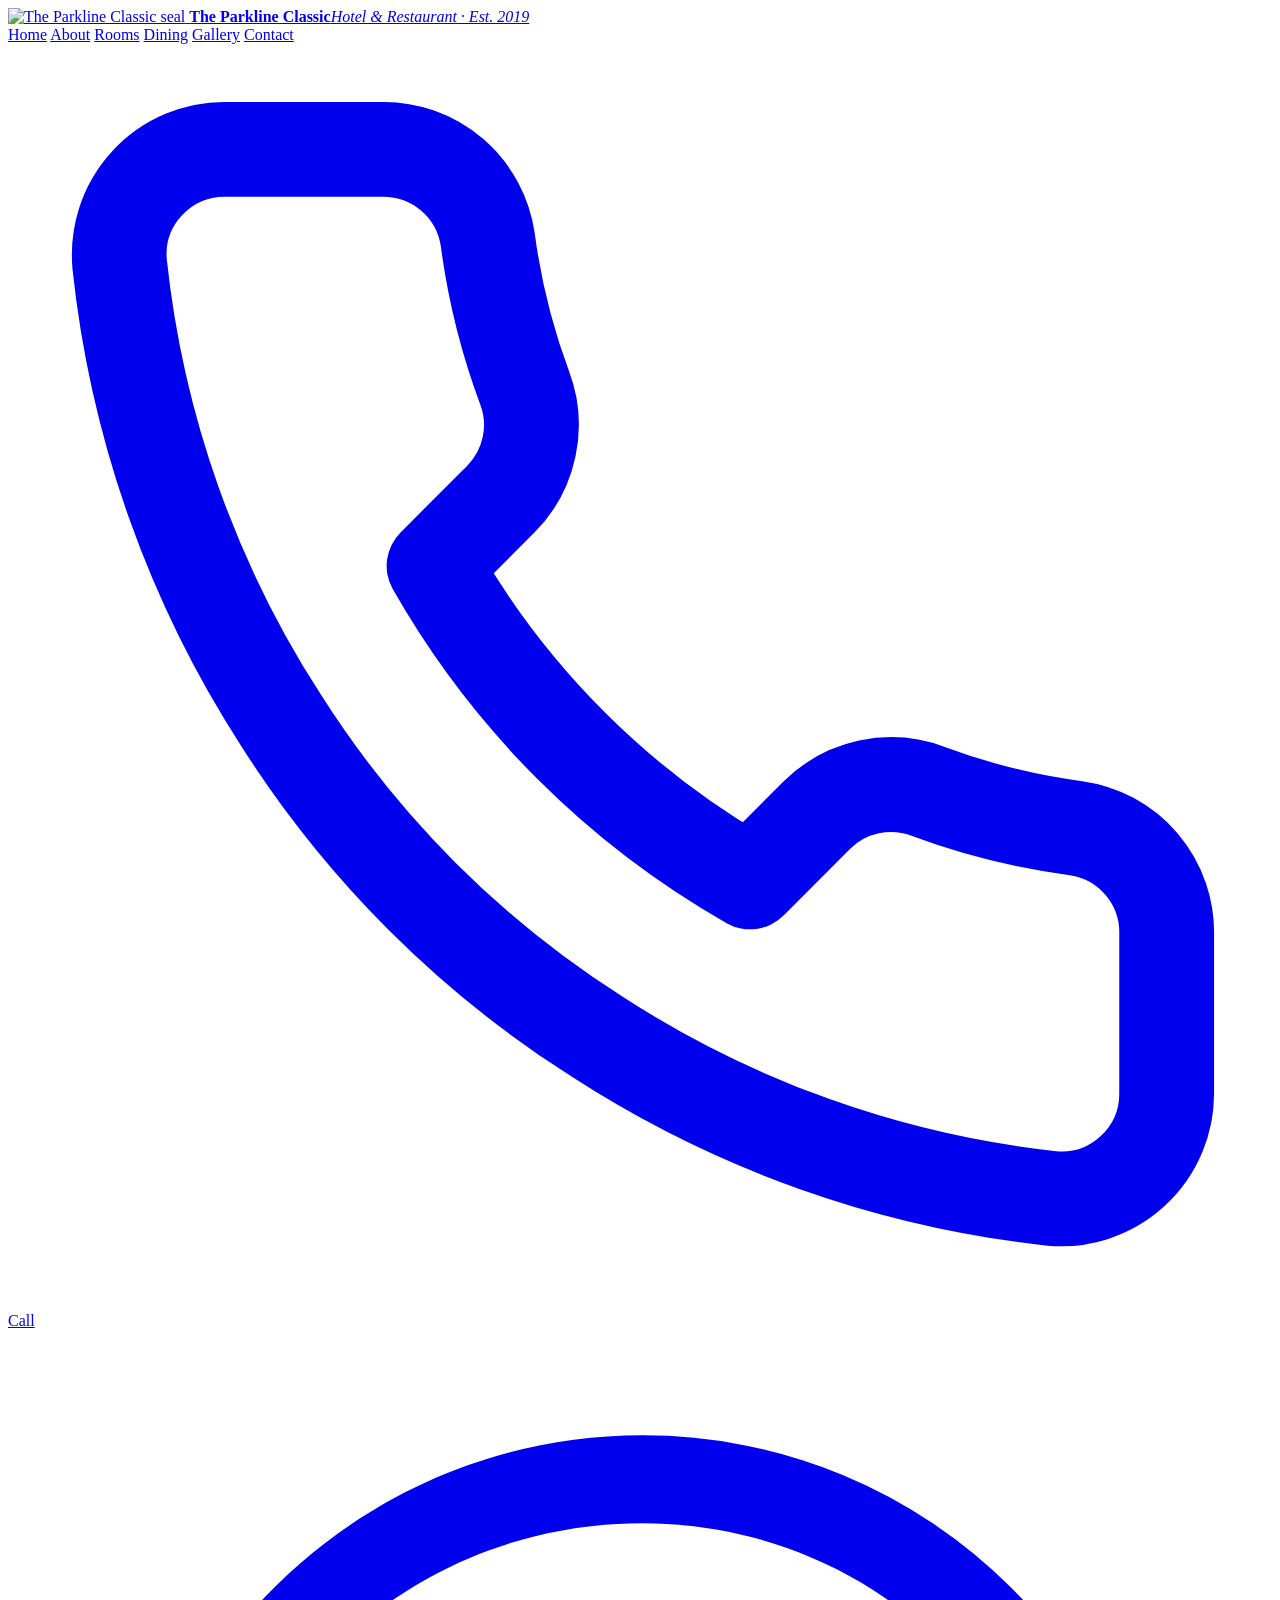
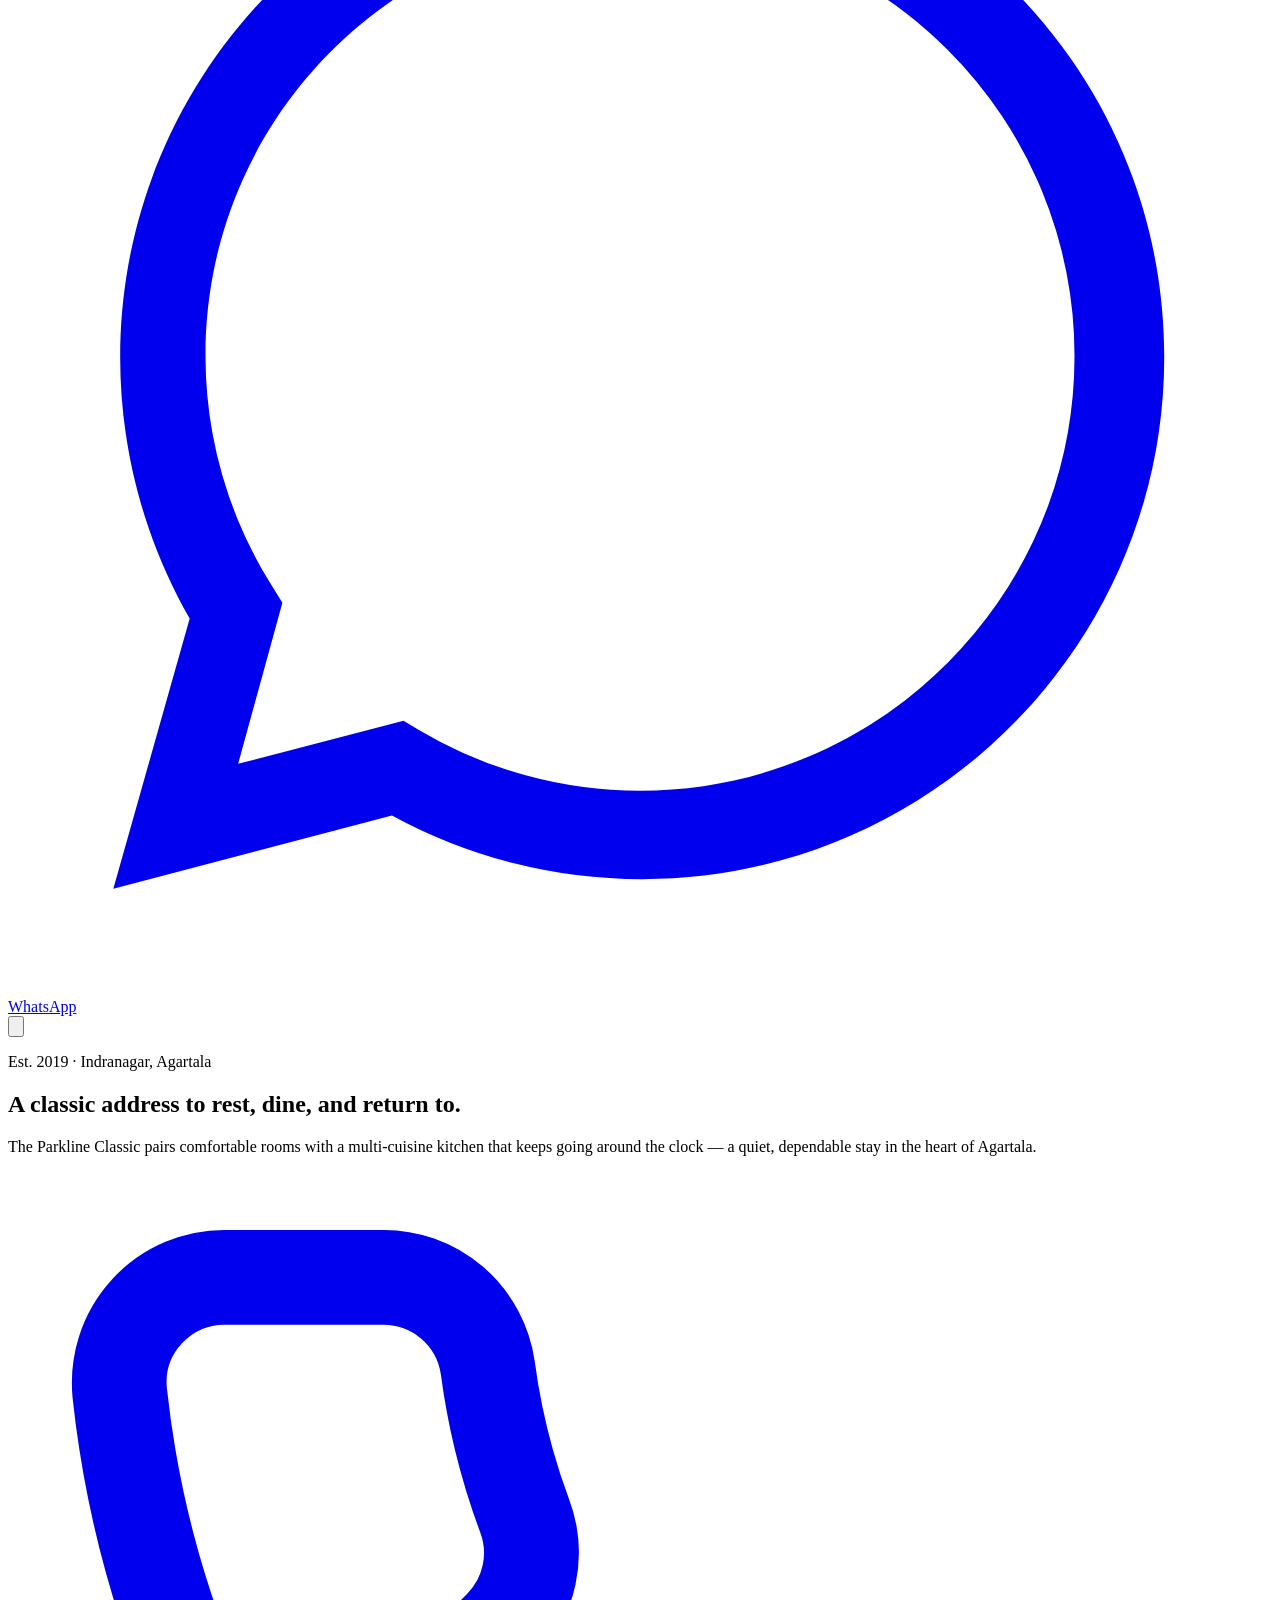
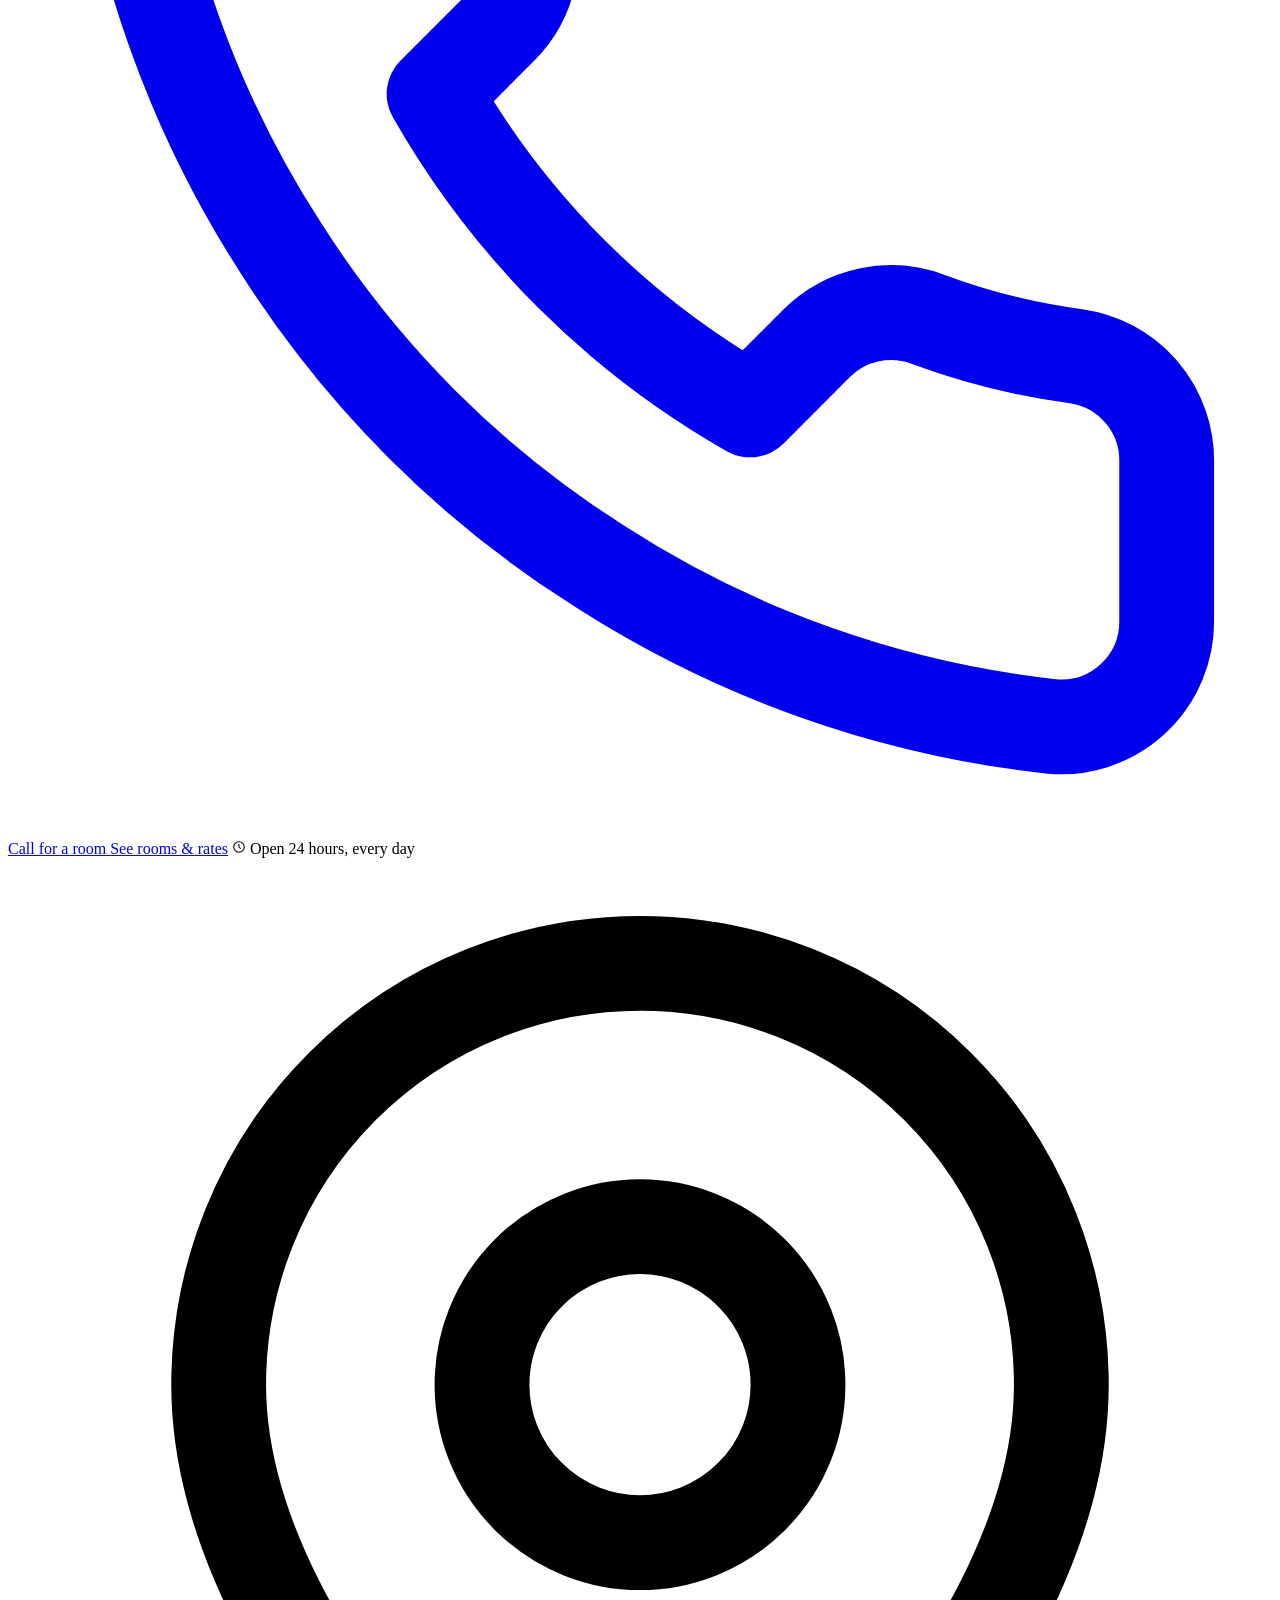
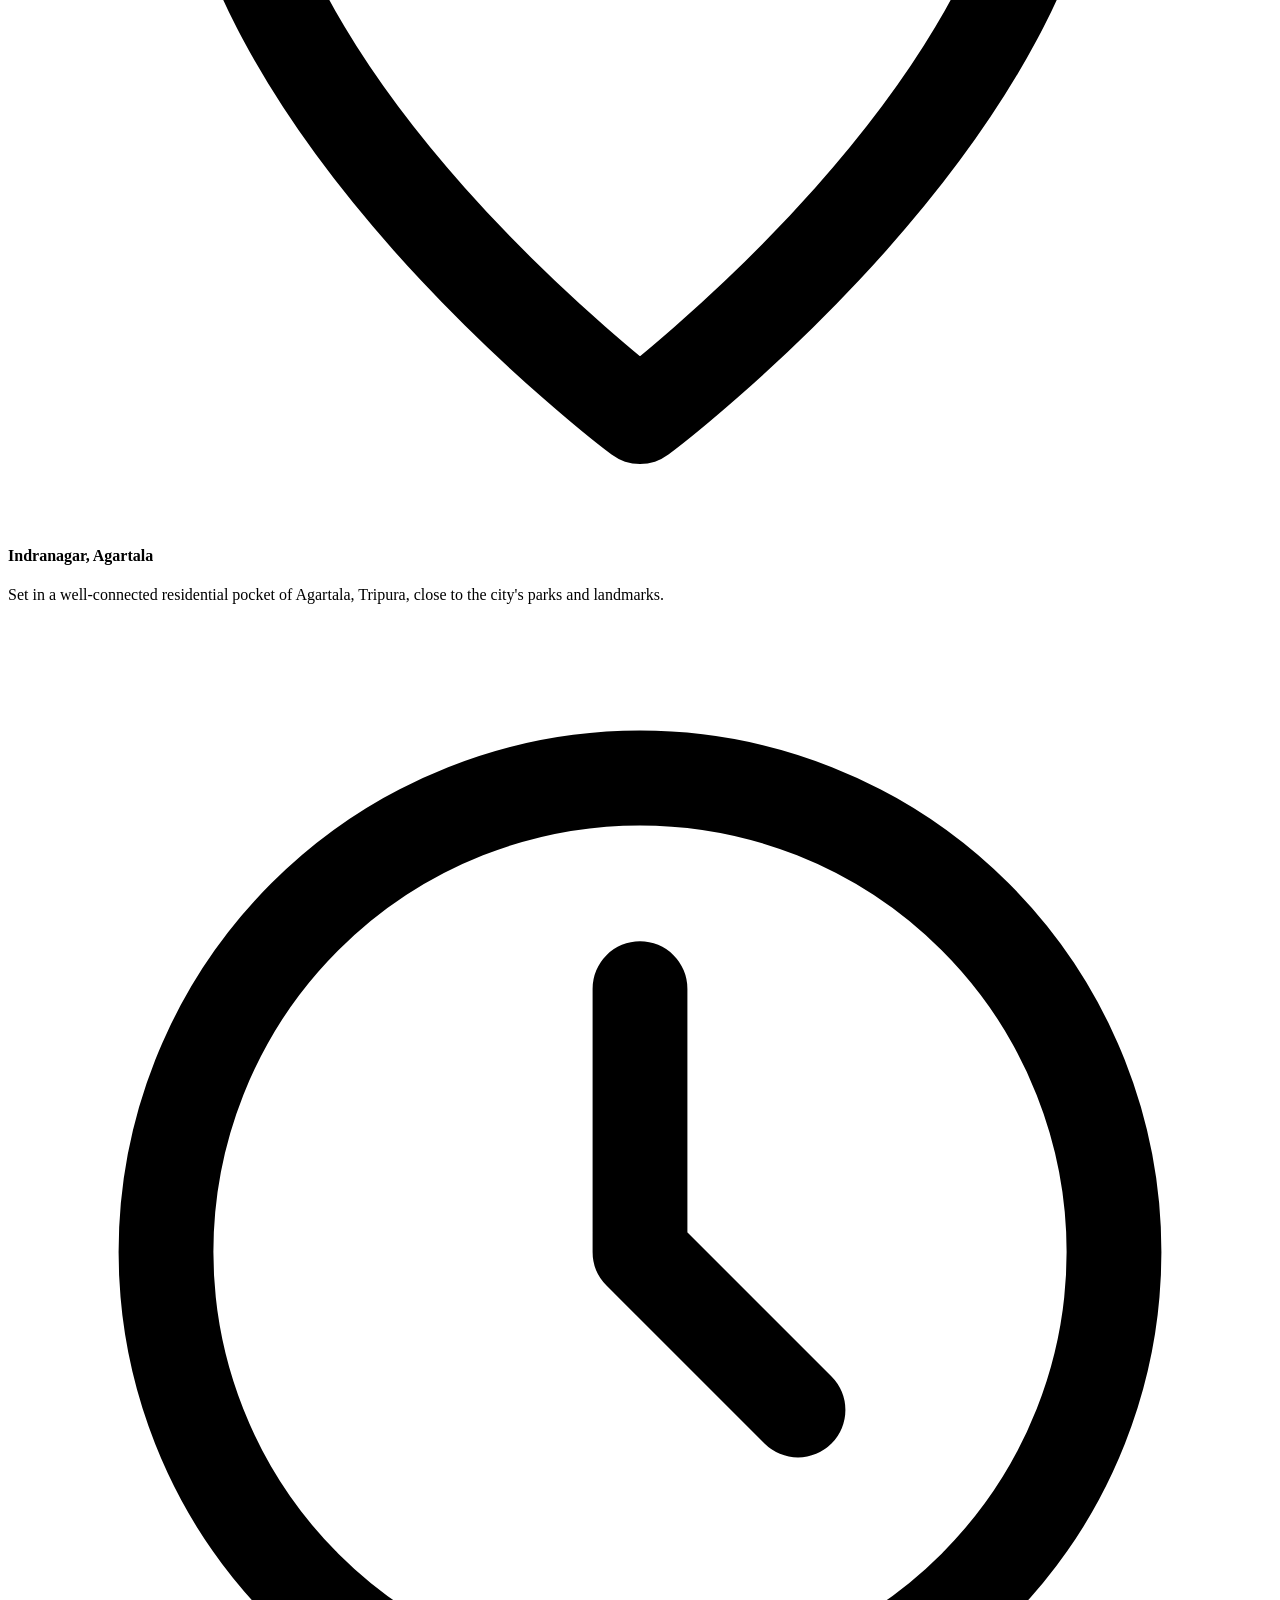
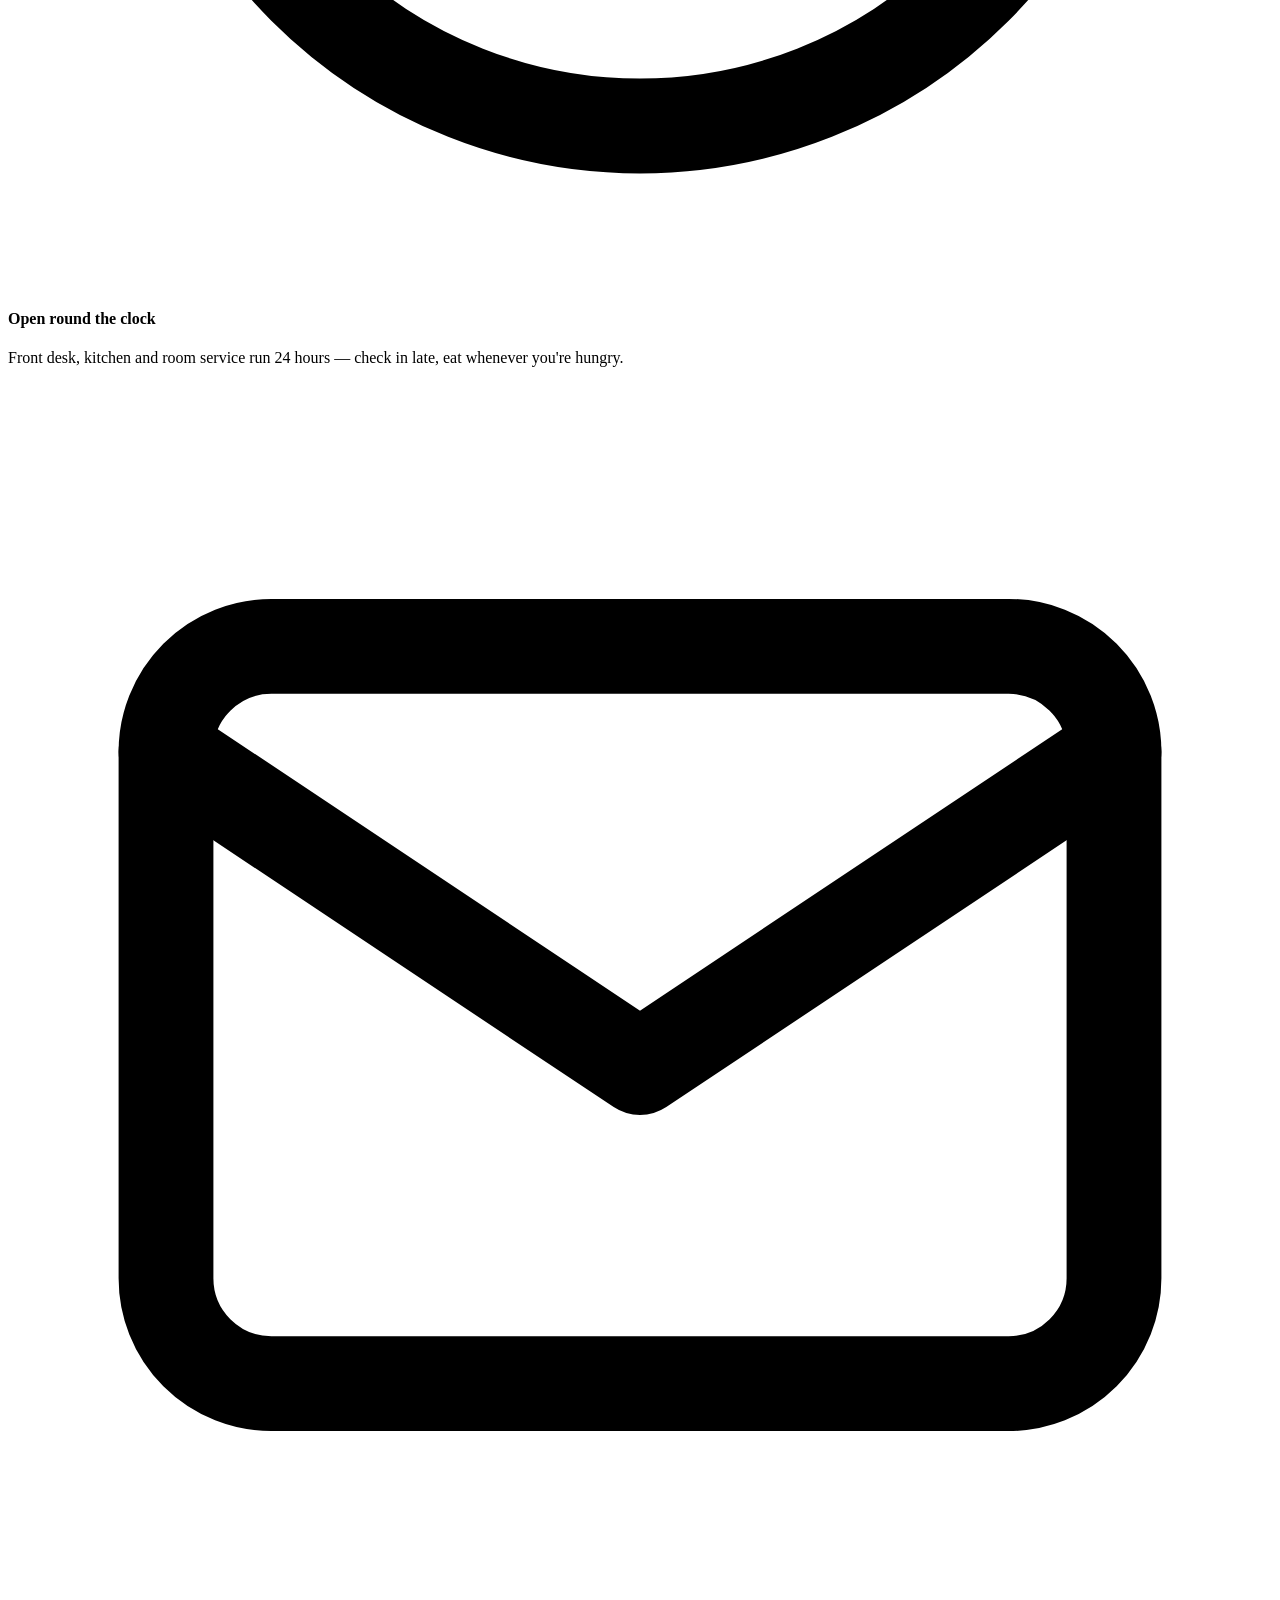
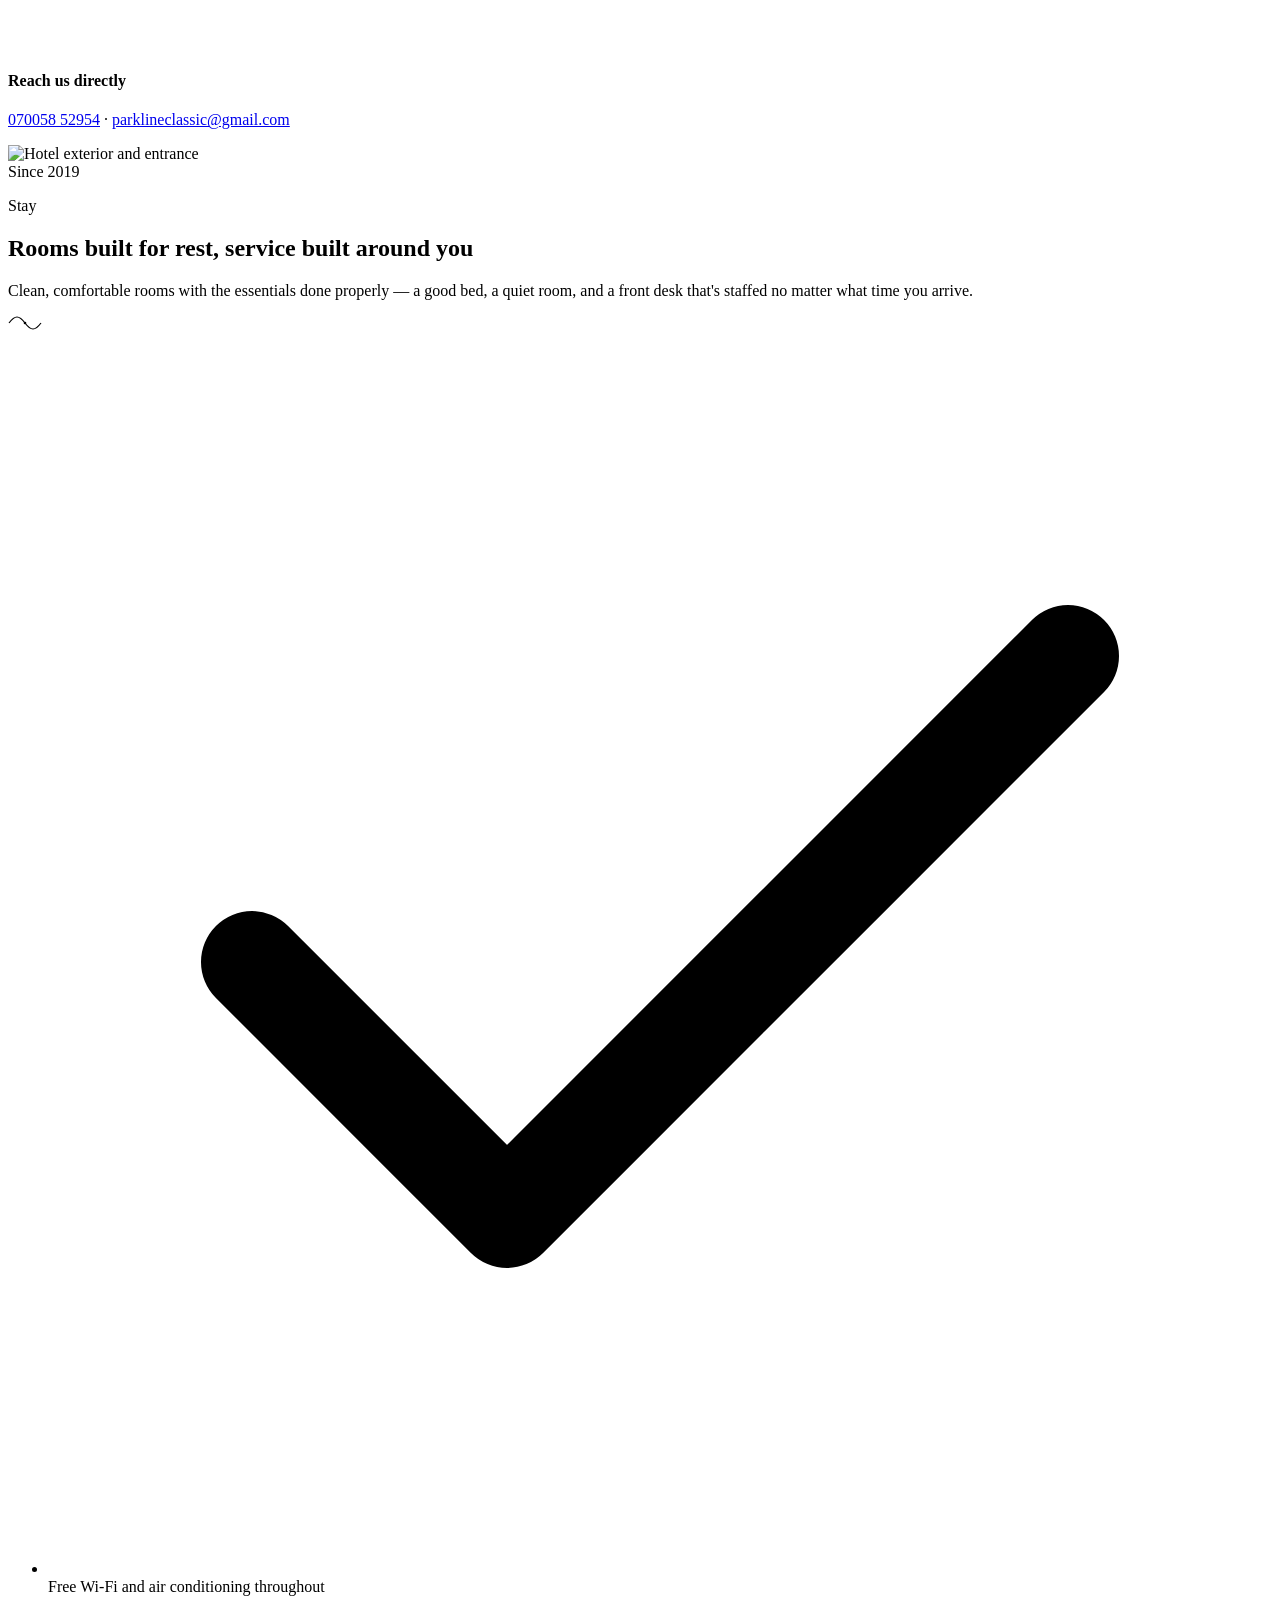
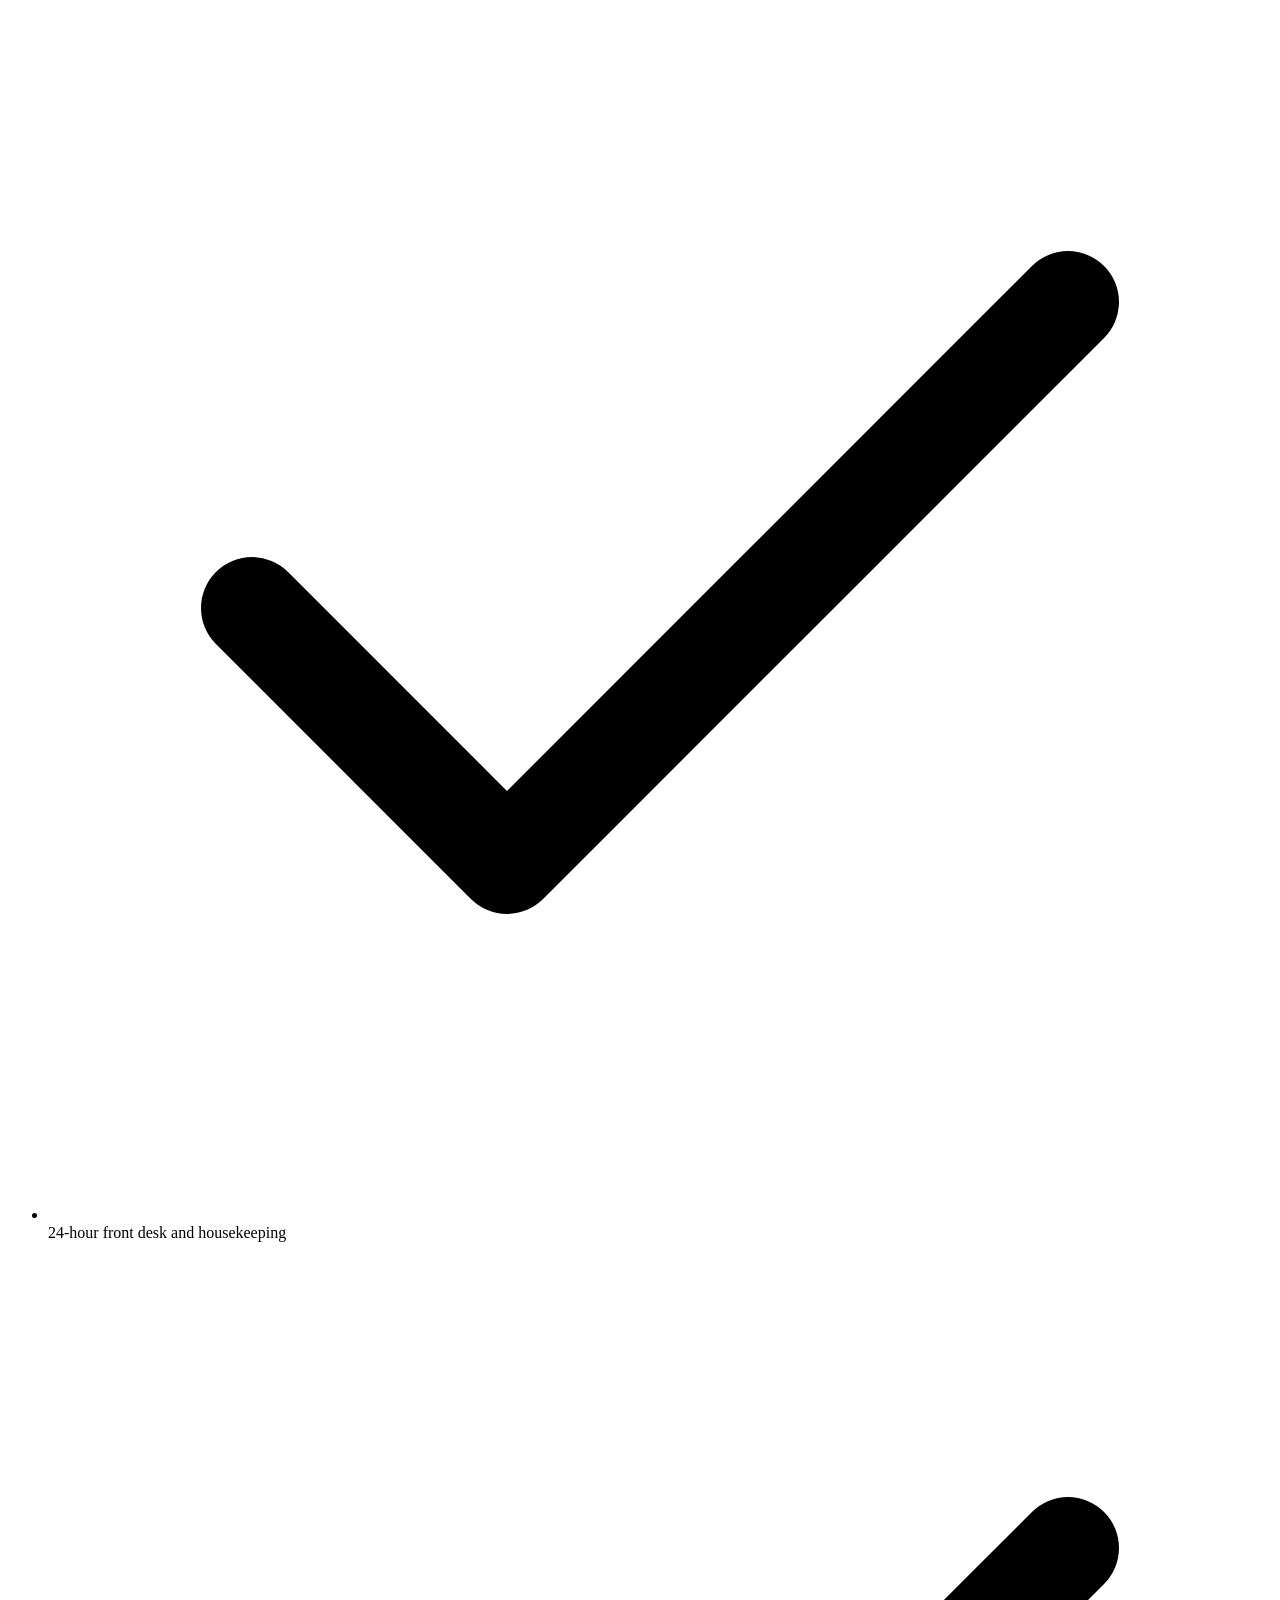
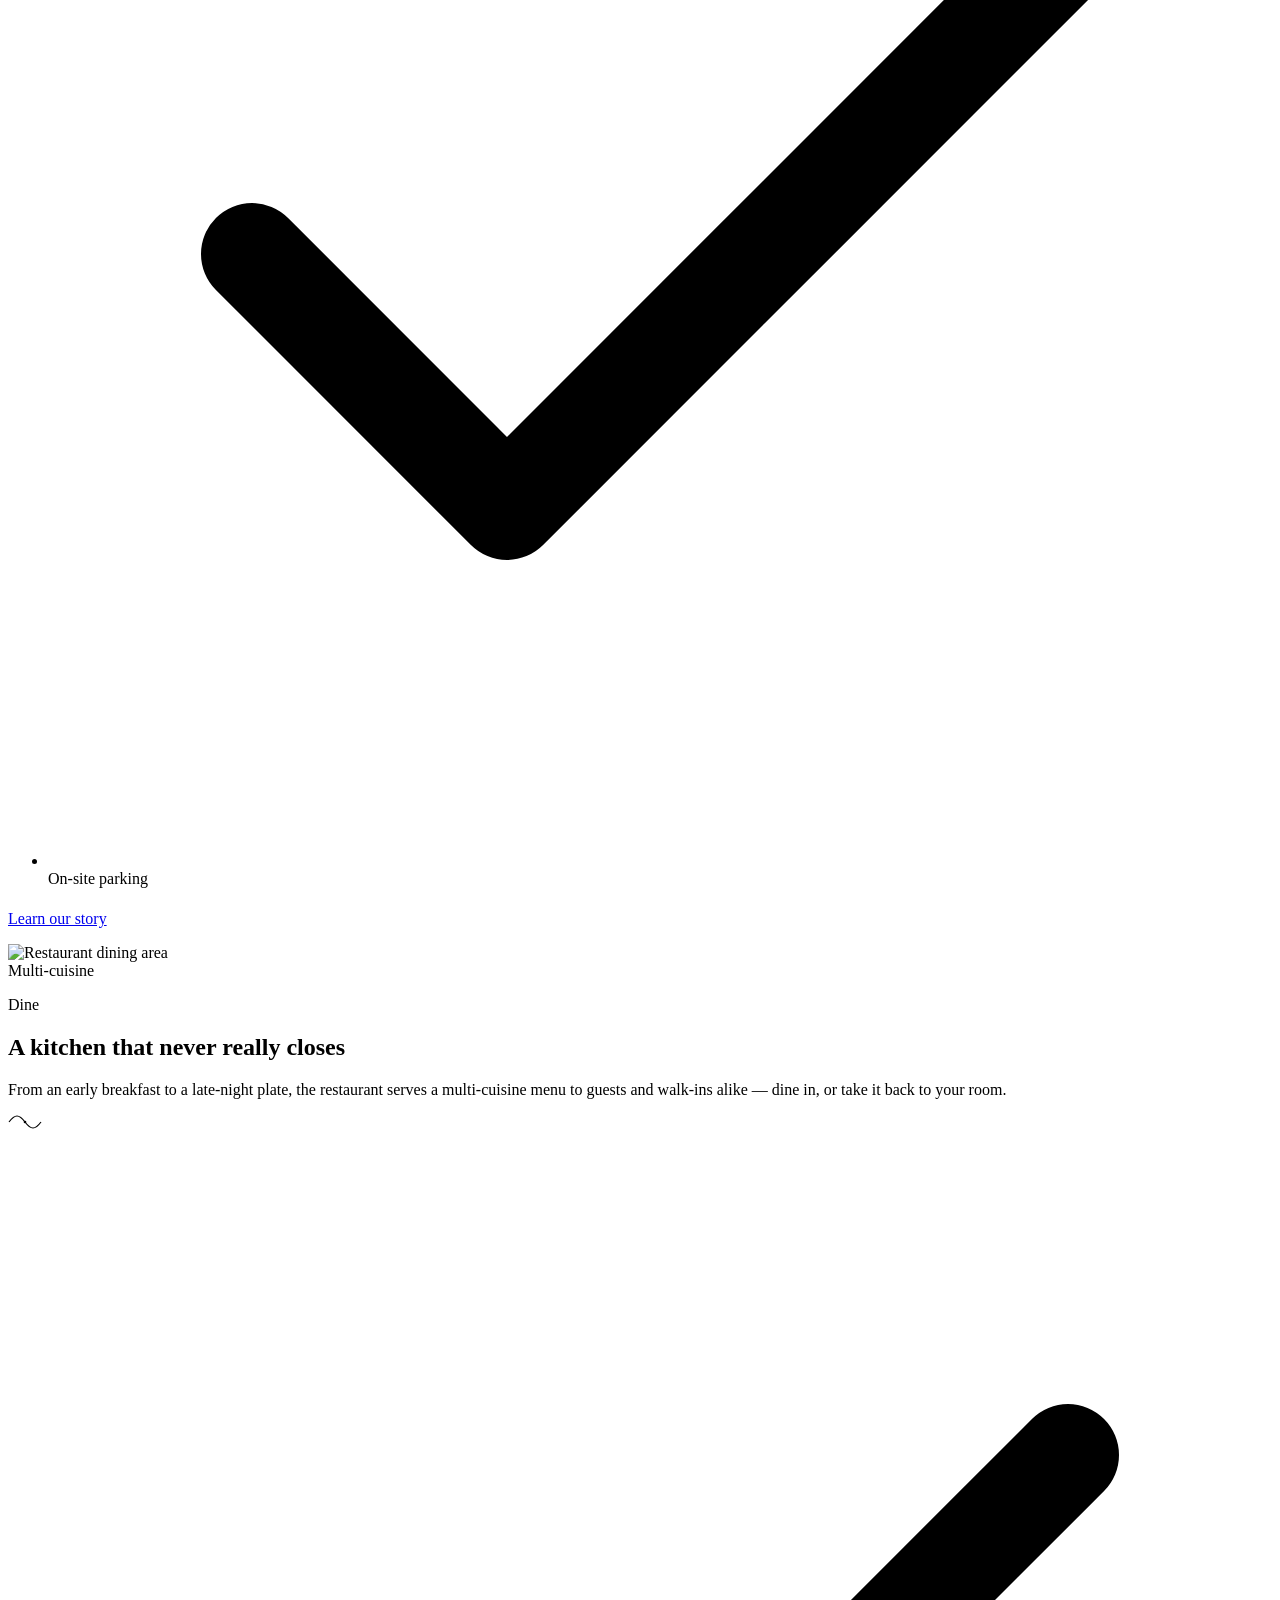
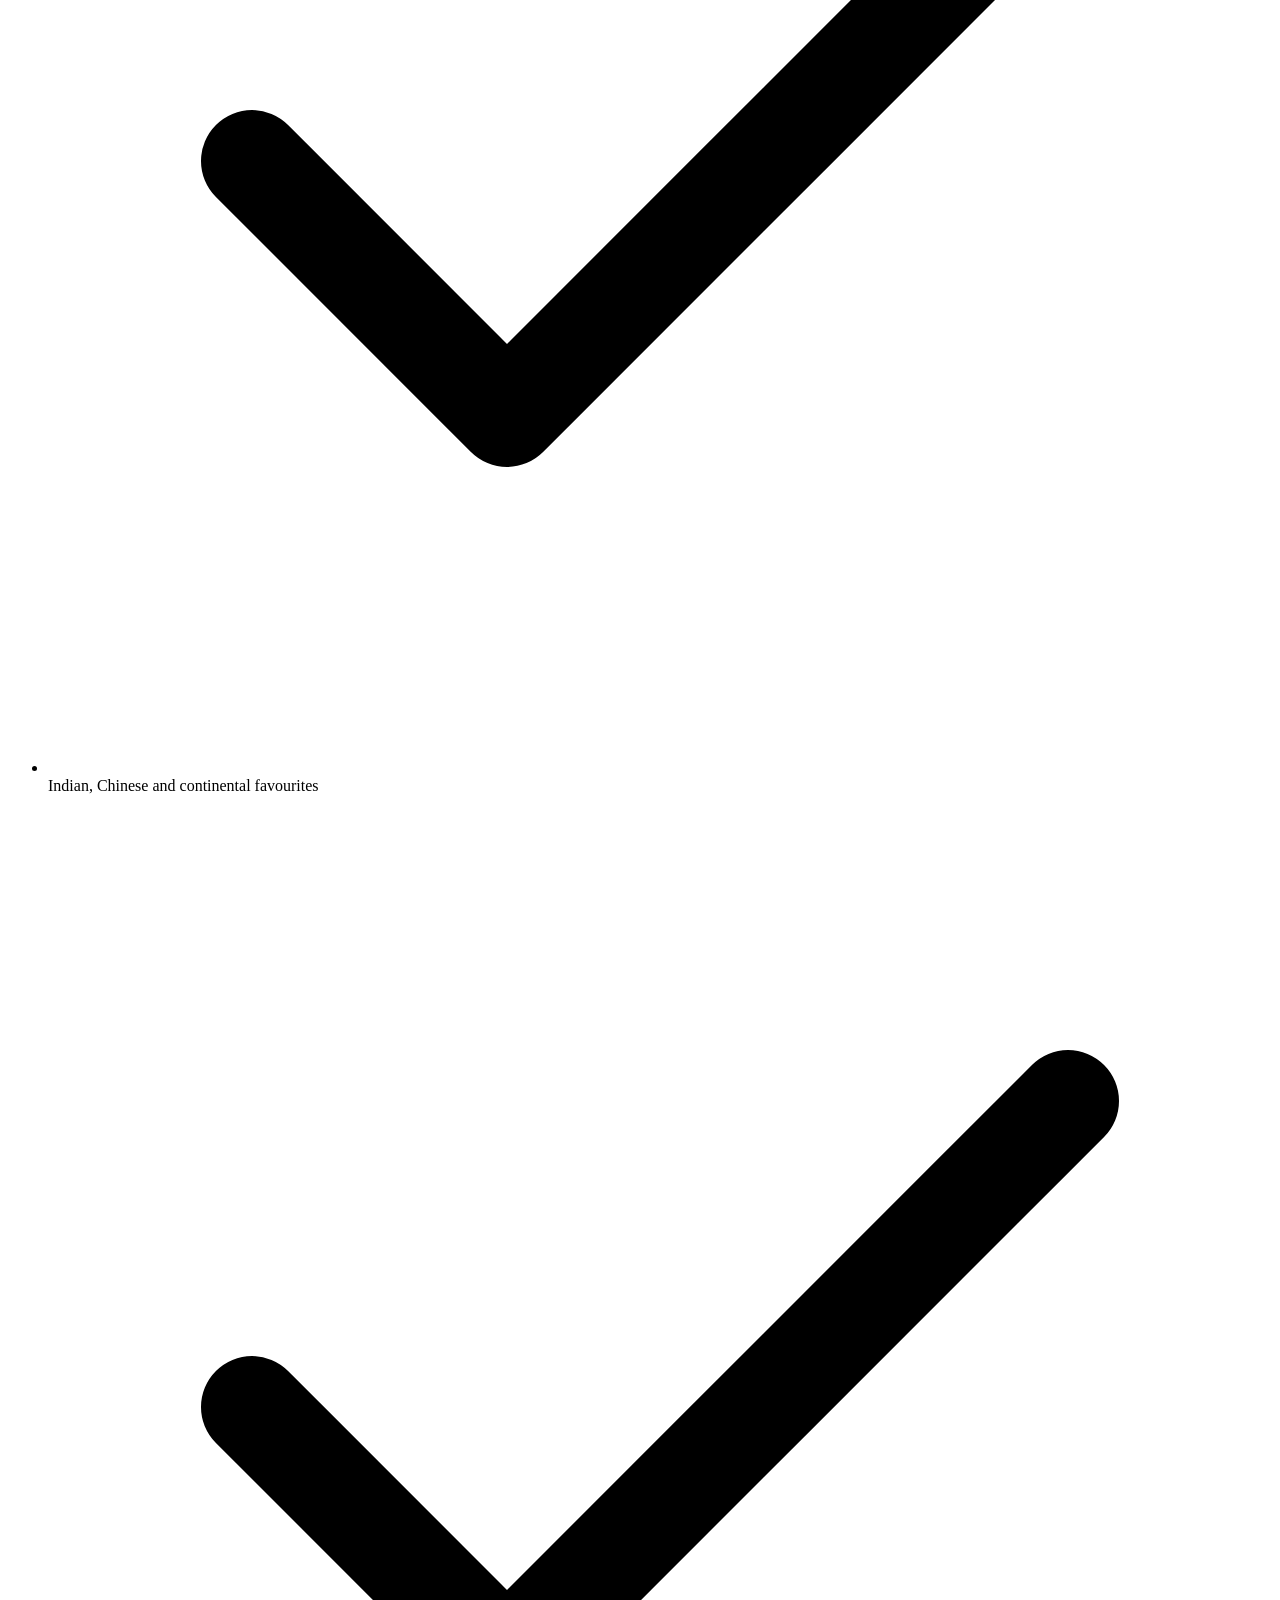
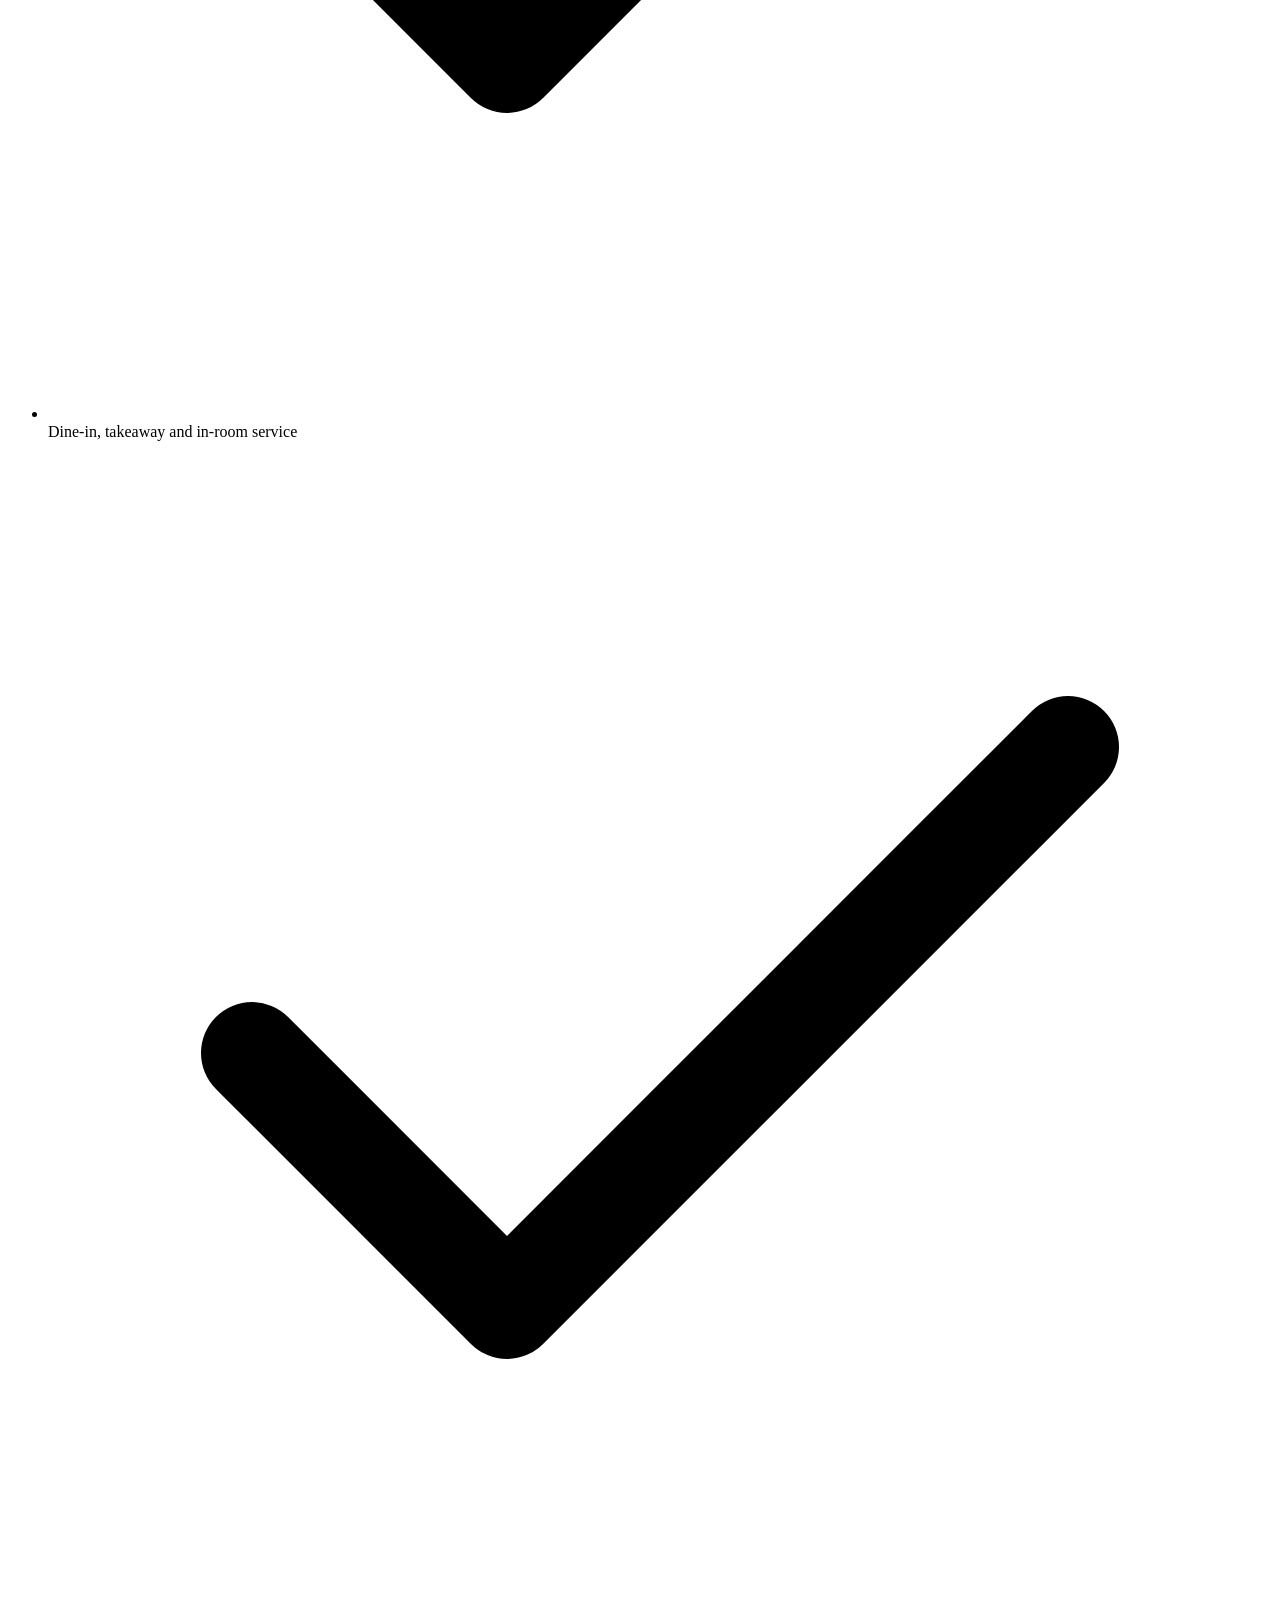
==== index.html @ ace01db0 "Add files via upload Add website files" ====
<!DOCTYPE html>
<html lang="en">
<head>
<meta charset="UTF-8">
<meta name="viewport" content="width=device-width, initial-scale=1.0">
<title>The Parkline Classic — Hotel & Restaurant, Agartala</title>
<meta name="description" content="The Parkline Classic is a hotel and multi-cuisine restaurant in Indranagar, Agartala, open 24 hours. Rooms, dining and reservations.">
<link rel="icon" href="images/parkline-seal.png">
<link rel="stylesheet" href="styles.css">
</head>
<body>

<header class="site-header">
  <div class="header-inner">
    <a href="index.html" class="brand">
      <img src="images/parkline-seal.png" alt="The Parkline Classic seal" class="brand-mark">
      <span class="brand-word"><strong>The Parkline Classic</strong><em>Hotel &amp; Restaurant · Est. 2019</em></span>
    </a>
    <nav class="main-nav">
      <a href="index.html" aria-current="page">Home</a>
      <a href="about.html">About</a>
      <a href="rooms.html">Rooms</a>
      <a href="dining.html">Dining</a>
      <a href="gallery.html">Gallery</a>
      <a href="contact.html">Contact</a>
    </nav>
    <div class="header-actions">
      <a href="tel:+917005852954" class="btn btn-outline">
        <svg viewBox="0 0 24 24" fill="none" stroke="currentColor" stroke-width="1.8" stroke-linecap="round" stroke-linejoin="round"><path d="M22 16.92v3a2 2 0 0 1-2.18 2 19.79 19.79 0 0 1-8.63-3.07 19.5 19.5 0 0 1-6-6 19.79 19.79 0 0 1-3.07-8.67A2 2 0 0 1 4.11 2h3a2 2 0 0 1 2 1.72c.127.96.362 1.903.7 2.81a2 2 0 0 1-.45 2.11L8.09 9.91a16 16 0 0 0 6 6l1.27-1.27a2 2 0 0 1 2.11-.45c.907.338 1.85.573 2.81.7A2 2 0 0 1 22 16.92z"/></svg>
        Call
      </a>
      <a href="https://wa.me/917005852954" target="_blank" rel="noopener" class="btn btn-brass">
        <svg viewBox="0 0 24 24" fill="currentColor"><path d="M12.04 2C6.58 2 2.13 6.45 2.13 11.91c0 1.75.46 3.46 1.32 4.96L2 22l5.29-1.39a9.9 9.9 0 0 0 4.75 1.21h.004c5.46 0 9.91-4.45 9.91-9.91 0-2.65-1.03-5.14-2.9-7.01A9.87 9.87 0 0 0 12.04 2zm0 1.67c2.19 0 4.25.85 5.8 2.4a8.2 8.2 0 0 1 2.41 5.83c0 4.54-3.7 8.24-8.25 8.24a8.2 8.2 0 0 1-4.19-1.15l-.3-.18-3.14.82.84-3.06-.2-.32a8.18 8.18 0 0 1-1.26-4.38c0-4.55 3.7-8.2 8.29-8.2z"/></svg>
        WhatsApp
      </a>
    </div>
    <button class="nav-toggle" aria-label="Open menu" aria-expanded="false">
      <svg viewBox="0 0 24 24" fill="none" stroke="currentColor" stroke-width="1.8" stroke-linecap="round"><path d="M3 6h18M3 12h18M3 18h18"/></svg>
    </button>
  </div>
</header>

<section class="hero" style="background-image:url('https://images.unsplash.com/photo-1590490360182-c33d57733427?w=1800&q=80&auto=format');">
  <div class="container hero-inner">
    <p class="eyebrow">Est. 2019 · Indranagar, Agartala</p>
    <h1>A classic address to rest, dine, and return to.</h1>
    <p class="lede">The Parkline Classic pairs comfortable rooms with a multi-cuisine kitchen that keeps going around the clock — a quiet, dependable stay in the heart of Agartala.</p>
    <div class="hero-actions">
      <a href="tel:+917005852954" class="btn btn-brass">
        <svg viewBox="0 0 24 24" fill="none" stroke="currentColor" stroke-width="1.8" stroke-linecap="round" stroke-linejoin="round"><path d="M22 16.92v3a2 2 0 0 1-2.18 2 19.79 19.79 0 0 1-8.63-3.07 19.5 19.5 0 0 1-6-6 19.79 19.79 0 0 1-3.07-8.67A2 2 0 0 1 4.11 2h3a2 2 0 0 1 2 1.72c.127.96.362 1.903.7 2.81a2 2 0 0 1-.45 2.11L8.09 9.91a16 16 0 0 0 6 6l1.27-1.27a2 2 0 0 1 2.11-.45c.907.338 1.85.573 2.81.7A2 2 0 0 1 22 16.92z"/></svg>
        Call for a room
      </a>
      <a href="rooms.html" class="btn btn-ghost-light">See rooms &amp; rates</a>
      <span class="badge-24">
        <svg width="14" height="14" viewBox="0 0 24 24" fill="none" stroke="currentColor" stroke-width="1.8"><circle cx="12" cy="12" r="9"/><path d="M12 7v5l3 3"/></svg>
        Open 24 hours, every day
      </span>
    </div>
  </div>
</section>

<section class="info-strip">
  <div class="container">
    <div class="item">
      <svg viewBox="0 0 24 24" fill="none" stroke="currentColor" stroke-width="1.8" stroke-linecap="round" stroke-linejoin="round"><path d="M20 10c0 6-8 12-8 12s-8-6-8-12a8 8 0 0 1 16 0z"/><circle cx="12" cy="10" r="3"/></svg>
      <div>
        <h4>Indranagar, Agartala</h4>
        <p>Set in a well-connected residential pocket of Agartala, Tripura, close to the city's parks and landmarks.</p>
      </div>
    </div>
    <div class="item">
      <svg viewBox="0 0 24 24" fill="none" stroke="currentColor" stroke-width="1.8" stroke-linecap="round" stroke-linejoin="round"><circle cx="12" cy="12" r="9"/><path d="M12 7v5l3 3"/></svg>
      <div>
        <h4>Open round the clock</h4>
        <p>Front desk, kitchen and room service run 24 hours — check in late, eat whenever you're hungry.</p>
      </div>
    </div>
    <div class="item">
      <svg viewBox="0 0 24 24" fill="none" stroke="currentColor" stroke-width="1.8" stroke-linecap="round" stroke-linejoin="round"><rect x="3" y="5" width="18" height="14" rx="2"/><path d="m3 7 9 6 9-6"/></svg>
      <div>
        <h4>Reach us directly</h4>
        <p><a href="tel:+917005852954">070058 52954</a> · <a href="mailto:parklineclassic@gmail.com">parklineclassic@gmail.com</a></p>
      </div>
    </div>
  </div>
</section>

<section class="feature">
  <div class="container">
    <div class="feature-media">
      <img src="https://images.unsplash.com/photo-1618773928121-c32242e63f39?w=1000&q=80&auto=format" alt="Hotel exterior and entrance">
      <div class="frame-tag">Since 2019</div>
    </div>
    <div class="feature-copy">
      <p class="eyebrow">Stay</p>
      <h2>Rooms built for rest, service built around you</h2>
      <p>Clean, comfortable rooms with the essentials done properly — a good bed, a quiet room, and a front desk that's staffed no matter what time you arrive.</p>
      <div class="flourish"><svg width="34" height="14" viewBox="0 0 34 14" fill="none" stroke="currentColor" stroke-width="1.2"><path d="M1 7c6-8 10-8 16 0s10 8 16 0"/><circle cx="17" cy="7" r="1.3" fill="currentColor" stroke="none"/></svg></div>
      <ul class="feature-list">
        <li><svg viewBox="0 0 24 24" fill="none" stroke="currentColor" stroke-width="2" stroke-linecap="round" stroke-linejoin="round"><path d="M20 6 9 17l-5-5"/></svg> Free Wi-Fi and air conditioning throughout</li>
        <li><svg viewBox="0 0 24 24" fill="none" stroke="currentColor" stroke-width="2" stroke-linecap="round" stroke-linejoin="round"><path d="M20 6 9 17l-5-5"/></svg> 24-hour front desk and housekeeping</li>
        <li><svg viewBox="0 0 24 24" fill="none" stroke="currentColor" stroke-width="2" stroke-linecap="round" stroke-linejoin="round"><path d="M20 6 9 17l-5-5"/></svg> On-site parking</li>
      </ul>
      <p style="margin-top:22px;"><a href="about.html" class="btn btn-outline">Learn our story</a></p>
    </div>
  </div>
</section>

<section class="feature reverse" style="background:var(--panel);">
  <div class="container">
    <div class="feature-media">
      <img src="https://images.unsplash.com/photo-1414235077428-338989a2e8c0?w=1000&q=80&auto=format" alt="Restaurant dining area">
      <div class="frame-tag">Multi-cuisine</div>
    </div>
    <div class="feature-copy">
      <p class="eyebrow">Dine</p>
      <h2>A kitchen that never really closes</h2>
      <p>From an early breakfast to a late-night plate, the restaurant serves a multi-cuisine menu to guests and walk-ins alike — dine in, or take it back to your room.</p>
      <div class="flourish"><svg width="34" height="14" viewBox="0 0 34 14" fill="none" stroke="currentColor" stroke-width="1.2"><path d="M1 7c6-8 10-8 16 0s10 8 16 0"/><circle cx="17" cy="7" r="1.3" fill="currentColor" stroke="none"/></svg></div>
      <ul class="feature-list">
        <li><svg viewBox="0 0 24 24" fill="none" stroke="currentColor" stroke-width="2" stroke-linecap="round" stroke-linejoin="round"><path d="M20 6 9 17l-5-5"/></svg> Indian, Chinese and continental favourites</li>
        <li><svg viewBox="0 0 24 24" fill="none" stroke="currentColor" stroke-width="2" stroke-linecap="round" stroke-linejoin="round"><path d="M20 6 9 17l-5-5"/></svg> Dine-in, takeaway and in-room service</li>
        <li><svg viewBox="0 0 24 24" fill="none" stroke="currentColor" stroke-width="2" stroke-linecap="round" stroke-linejoin="round"><path d="M20 6 9 17l-5-5"/></svg> Small groups and family get-togethers welcome</li>
      </ul>
      <p style="margin-top:22px;"><a href="dining.html" class="btn btn-outline">View the dining menu</a></p>
    </div>
  </div>
</section>

<section class="feature" style="border-bottom:none;">
  <div class="container">
    <div class="feature-media">
      <img src="https://images.unsplash.com/photo-1611892440504-42a792e24d32?w=1000&q=80&auto=format" alt="Hotel guest room">
      <div class="frame-tag">Classic · Deluxe · Suite</div>
    </div>
    <div class="feature-copy">
      <p class="eyebrow">Choose your room</p>
      <h2>Three room types, one classic standard</h2>
      <p>Whether you're passing through for a night or settling in with family, there's a room sized right for it — each one fitted with the same care.</p>
      <p style="margin-top:22px;"><a href="rooms.html" class="btn btn-outline">Compare rooms &amp; rates</a></p>
    </div>
  </div>
</section>

<section style="padding: 90px 0; border-top:1px solid var(--line);">
  <div class="container">
    <div class="section-head" style="display:flex; align-items:flex-end; justify-content:space-between; flex-wrap:wrap; gap:16px; max-width:none;">
      <div>
        <p class="eyebrow">Around the property</p>
        <h2 style="font-size:clamp(28px,3.2vw,38px); margin:0;">A quick look inside</h2>
      </div>
      <a href="gallery.html" class="btn btn-outline">View full gallery</a>
    </div>
    <div class="gallery-grid" style="margin-top:36px;">
      <a class="wide" href="https://images.unsplash.com/photo-1590490360182-c33d57733427?w=1400&q=80" target="_blank" rel="noopener"><img src="https://images.unsplash.com/photo-1590490360182-c33d57733427?w=800&q=80&auto=format" alt="Guest room"></a>
      <a href="https://images.unsplash.com/photo-1546069901-ba9599a7e63c?w=1000&q=80" target="_blank" rel="noopener"><img src="https://images.unsplash.com/photo-1546069901-ba9599a7e63c?w=600&q=80&auto=format" alt="Signature biryani"></a>
      <a href="https://images.unsplash.com/photo-1551882547-ff40c63fe5fa?w=1000&q=80" target="_blank" rel="noopener"><img src="https://images.unsplash.com/photo-1551882547-ff40c63fe5fa?w=600&q=80&auto=format" alt="Restaurant seating"></a>
      <a href="https://images.unsplash.com/photo-1585238341710-4b4971ff975b?w=1000&q=80" target="_blank" rel="noopener"><img src="https://images.unsplash.com/photo-1585238341710-4b4971ff975b?w=600&q=80&auto=format" alt="Dessert plate"></a>
    </div>
  </div>
</section>

<section class="cta-band">
  <div class="container">
    <div>
      <h2>Planning a stay or a table in Agartala?</h2>
      <p>Call, message us on WhatsApp, or drop by — someone's at the desk any hour you arrive.</p>
    </div>
    <div class="cta-actions">
      <a href="tel:+917005852954" class="btn btn-brass">Call 070058 52954</a>
      <a href="https://wa.me/917005852954" target="_blank" rel="noopener" class="btn btn-ghost-light">Message on WhatsApp</a>
    </div>
  </div>
</section>

<footer class="site-footer">
  <div class="container footer-grid">
    <div>
      <div class="footer-brand">
        <img src="images/parkline-seal.png" alt="The Parkline Classic seal">
        <span><strong>The Parkline Classic</strong><span>Hotel &amp; Restaurant · Est. 2019</span></span>
      </div>
      <p>A classic hotel and multi-cuisine restaurant in Indranagar, Agartala — open 24 hours, every day.</p>
    </div>
    <div>
      <h5>Explore</h5>
      <ul class="footer-links">
        <li><a href="about.html">About</a></li>
        <li><a href="rooms.html">Rooms</a></li>
        <li><a href="dining.html">Dining</a></li>
        <li><a href="gallery.html">Gallery</a></li>
      </ul>
    </div>
    <div>
      <h5>Visit</h5>
      <ul class="footer-links">
        <li><a href="contact.html">Contact &amp; directions</a></li>
        <li><a href="tel:+917005852954">070058 52954</a></li>
        <li><a href="mailto:parklineclassic@gmail.com">parklineclassic@gmail.com</a></li>
      </ul>
    </div>
    <div>
      <h5>Hours</h5>
      <p>Open 24 hours<br>Every day of the week</p>
    </div>
  </div>
  <div class="footer-bottom">
    <span>&copy; <span class="js-year">2026</span> The Parkline Classic, Agartala.</span>
    <span>Est. 2019 · Indranagar, Agartala, Tripura 799001</span>
  </div>
</footer>

<script src="main.js"></script>
</body>
</html>
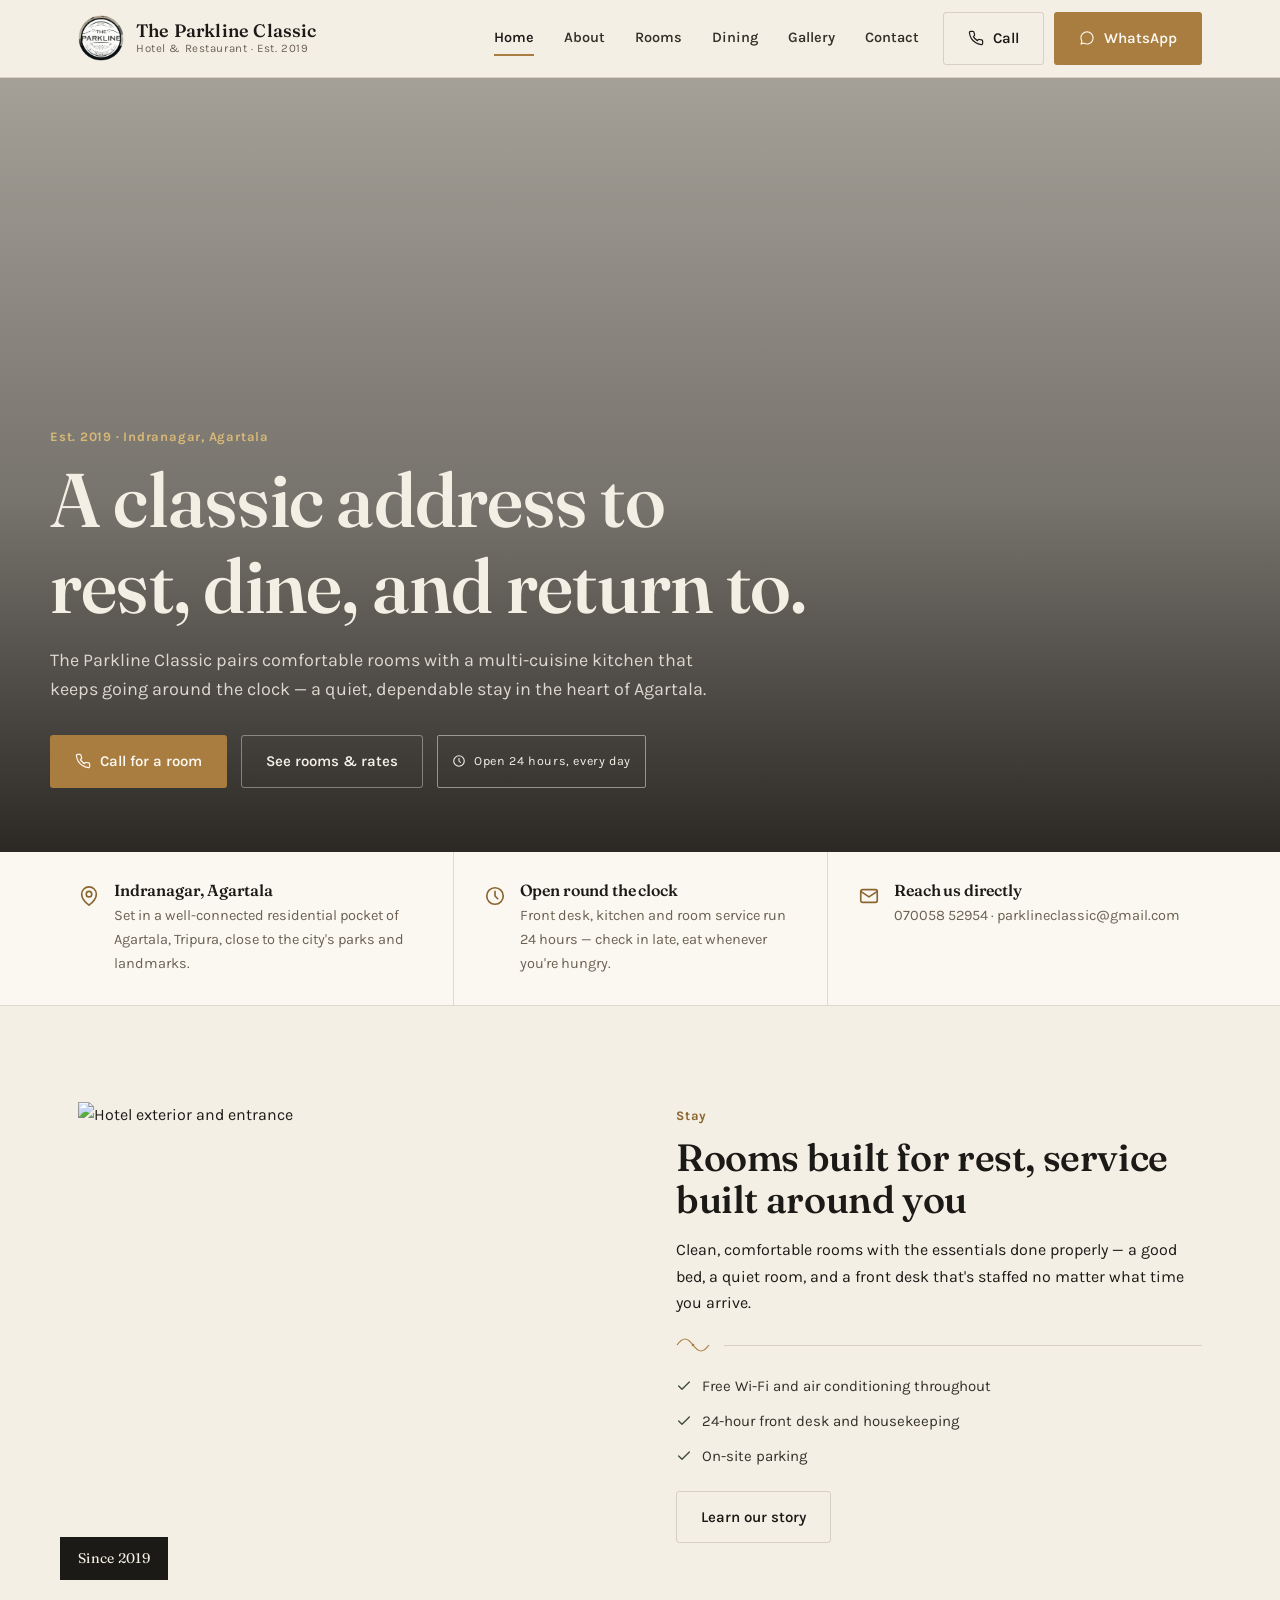
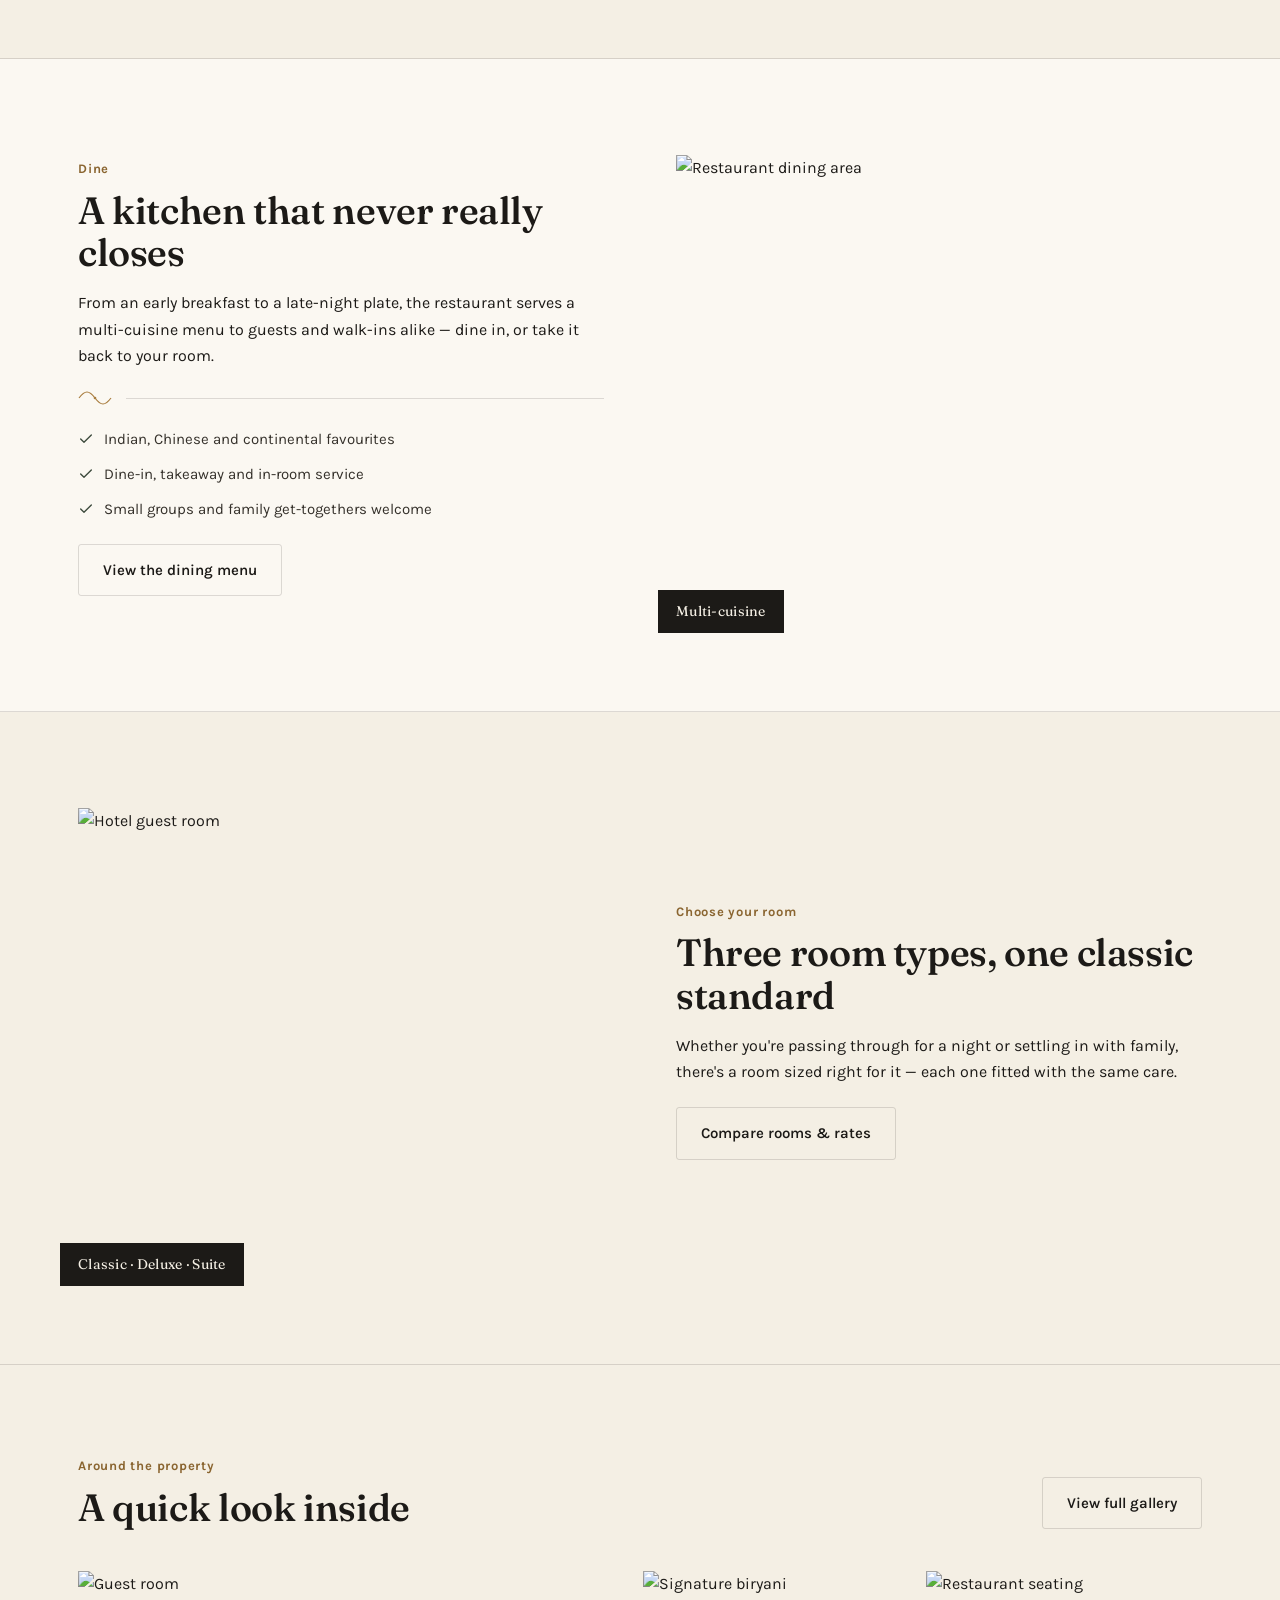
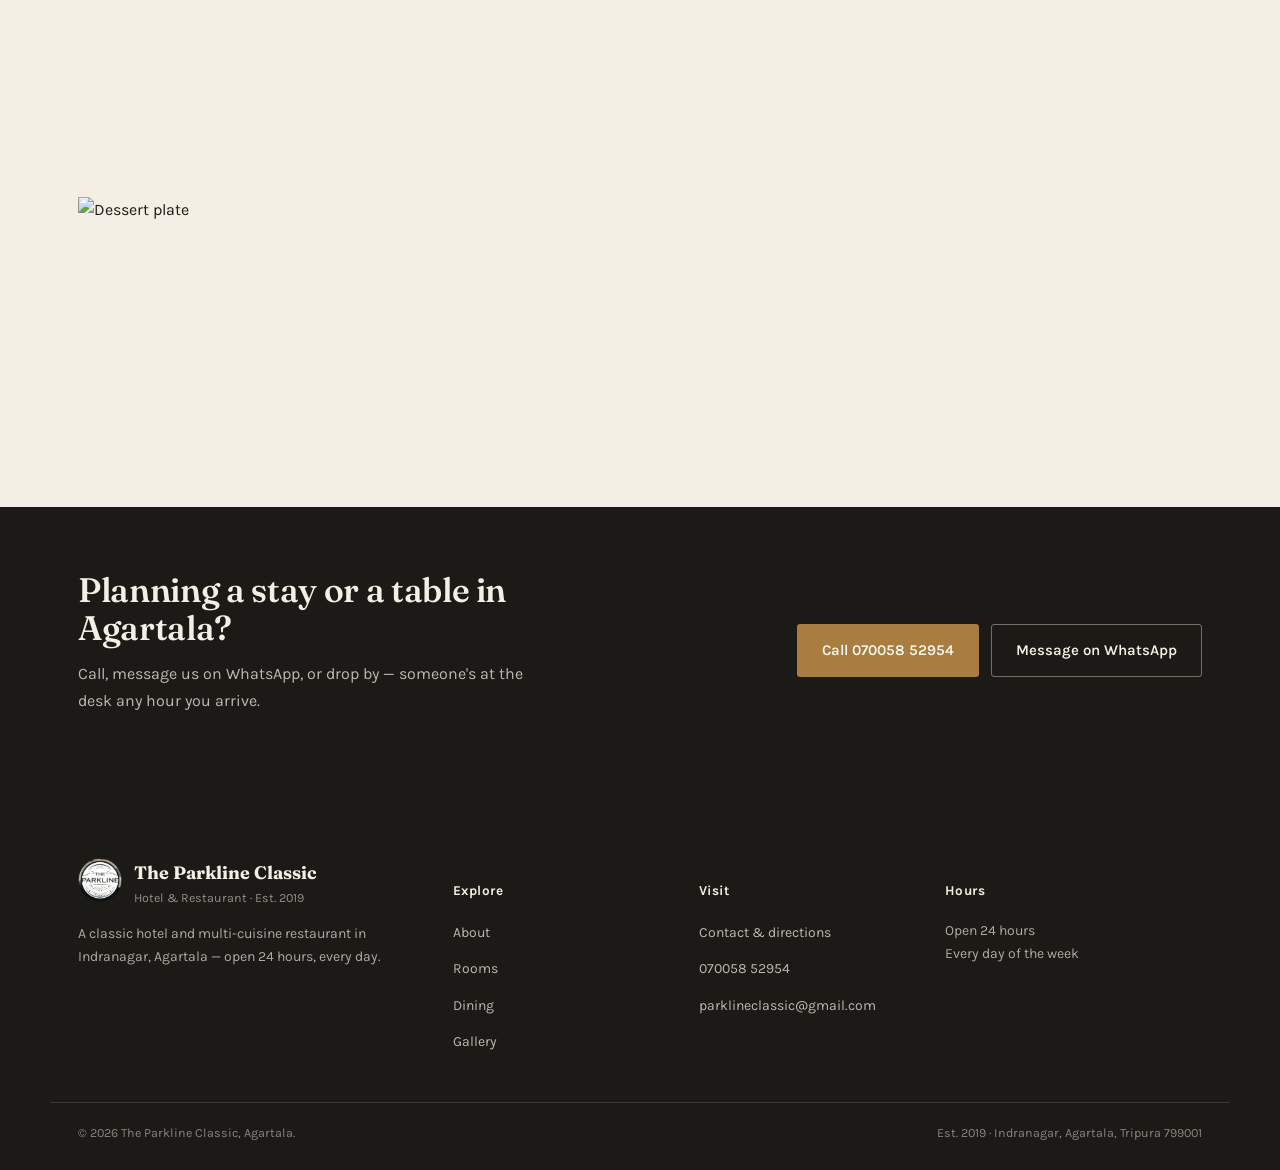
==== commit 8f73fe30: "Update index.html" ====
--- a/index.html
+++ b/index.html
@@ -5,7 +5,7 @@
 <meta name="viewport" content="width=device-width, initial-scale=1.0">
 <title>The Parkline Classic — Hotel & Restaurant, Agartala</title>
 <meta name="description" content="The Parkline Classic is a hotel and multi-cuisine restaurant in Indranagar, Agartala, open 24 hours. Rooms, dining and reservations.">
-<link rel="icon" href="images/parkline-seal.png">
+<link rel="icon" href="parkline-seal.png">
 <link rel="stylesheet" href="styles.css">
 </head>
 <body>
@@ -13,7 +13,7 @@
 <header class="site-header">
   <div class="header-inner">
     <a href="index.html" class="brand">
-      <img src="images/parkline-seal.png" alt="The Parkline Classic seal" class="brand-mark">
+      <img src="parkline-seal.png" alt="The Parkline Classic seal" class="brand-mark">
       <span class="brand-word"><strong>The Parkline Classic</strong><em>Hotel &amp; Restaurant · Est. 2019</em></span>
     </a>
     <nav class="main-nav">
@@ -177,7 +177,7 @@
   <div class="container footer-grid">
     <div>
       <div class="footer-brand">
-        <img src="images/parkline-seal.png" alt="The Parkline Classic seal">
+        <img src="parkline-seal.png" alt="The Parkline Classic seal">
         <span><strong>The Parkline Classic</strong><span>Hotel &amp; Restaurant · Est. 2019</span></span>
       </div>
       <p>A classic hotel and multi-cuisine restaurant in Indranagar, Agartala — open 24 hours, every day.</p>
--- a/styles.css
+++ b/styles.css
@@ -0,0 +1,406 @@
+/* ==========================================================================
+   The Parkline Classic — shared stylesheet
+   Palette:  ink #1c1a17 · parchment #f4efe4 · panel #fbf8f2
+             brass #a97d3f · pine #3c4a3c · rust #8a4b3b
+   Type:     Fraunces (display/serif) · Karla (body/sans)
+   ========================================================================== */
+
+@import url('https://fonts.googleapis.com/css2?family=Fraunces:ital,opsz,wght@0,9..144,340;0,9..144,440;0,9..144,560;1,9..144,440&family=Karla:wght@400;500;600;700&display=swap');
+
+:root{
+  --ink: #1c1a17;
+  --ink-soft: #34302a;
+  --parchment: #f4efe4;
+  --panel: #fbf8f2;
+  --line: rgba(28,26,23,0.14);
+  --line-soft: rgba(28,26,23,0.08);
+  --brass: #a97d3f;
+  --brass-dark: #8a6530;
+  --pine: #3c4a3c;
+  --rust: #8a4b3b;
+  --cream-text: #f4efe4;
+  --muted: #6b6153;
+  --shadow: 0 18px 40px rgba(28,20,10,0.14);
+  --max: 1180px;
+}
+
+*,*::before,*::after{ box-sizing: border-box; }
+html{ scroll-behavior: smooth; }
+body{
+  margin:0;
+  font-family: 'Karla', sans-serif;
+  color: var(--ink);
+  background: var(--parchment);
+  line-height: 1.65;
+  -webkit-font-smoothing: antialiased;
+}
+img{ max-width:100%; display:block; }
+a{ color: inherit; text-decoration:none; }
+ul{ margin:0; padding:0; list-style:none; }
+h1,h2,h3,h4{
+  font-family: 'Fraunces', serif;
+  font-weight: 560;
+  line-height: 1.12;
+  margin: 0 0 0.4em;
+  color: var(--ink);
+  letter-spacing: -0.01em;
+}
+p{ margin: 0 0 1em; }
+.container{ max-width: var(--max); margin: 0 auto; padding: 0 28px; }
+:focus-visible{ outline: 2px solid var(--brass-dark); outline-offset: 3px; }
+
+@media (prefers-reduced-motion: reduce){
+  *{ animation-duration: 0.001ms !important; animation-iteration-count: 1 !important; transition-duration: 0.001ms !important; scroll-behavior: auto !important; }
+}
+
+/* ---------- utility type ---------- */
+.eyebrow{
+  font-family:'Karla',sans-serif;
+  font-size: 13px;
+  letter-spacing: 0.06em;
+  color: var(--brass-dark);
+  font-weight: 700;
+  margin: 0 0 10px;
+}
+.lede{ font-size: 18px; color: var(--ink-soft); max-width: 62ch; }
+.section-head{ max-width: 640px; margin-bottom: 42px; }
+.section-head h2{ font-size: clamp(30px, 3.4vw, 42px); }
+
+/* ---------- buttons ---------- */
+.btn{
+  display:inline-flex;
+  align-items:center;
+  gap:9px;
+  padding: 13px 24px;
+  border-radius: 3px;
+  font-family:'Karla',sans-serif;
+  font-weight:600;
+  font-size: 15px;
+  border: 1px solid transparent;
+  cursor:pointer;
+  transition: background .2s ease, color .2s ease, border-color .2s ease, transform .2s ease;
+  white-space: nowrap;
+}
+.btn svg{ width:16px; height:16px; flex:none; }
+.btn-brass{ background: var(--brass); color: var(--panel); }
+.btn-brass:hover{ background: var(--brass-dark); }
+.btn-ink{ background: var(--ink); color: var(--parchment); }
+.btn-ink:hover{ background: #000; }
+.btn-outline{ background: transparent; border-color: var(--line); color: var(--ink); }
+.btn-outline:hover{ border-color: var(--ink); }
+.btn-ghost-light{ background: transparent; border-color: rgba(244,239,228,0.4); color: var(--cream-text); }
+.btn-ghost-light:hover{ border-color: var(--cream-text); background: rgba(244,239,228,0.08); }
+.btn-block{ width:100%; justify-content:center; }
+
+/* ---------- ornamental divider (echoes the seal's flourish) ---------- */
+.flourish{ display:flex; align-items:center; gap:14px; margin: 22px 0; color: var(--brass); }
+.flourish svg{ flex:none; }
+.flourish::after{ content:""; flex:1; height:1px; background: var(--line); }
+.flourish.center{ justify-content:center; }
+.flourish.center::before{ content:""; flex:1; height:1px; background: var(--line); max-width:120px; }
+.flourish.center::after{ max-width:120px; }
+
+/* ==========================================================================
+   Header / Nav
+   ========================================================================== */
+.site-header{
+  position: sticky; top:0; z-index: 200;
+  background: rgba(244,239,228,0.92);
+  backdrop-filter: blur(8px);
+  border-bottom: 1px solid var(--line);
+}
+.header-inner{
+  max-width: var(--max);
+  margin: 0 auto;
+  padding: 12px 28px;
+  display:flex;
+  align-items:center;
+  gap: 24px;
+}
+.brand{ display:flex; align-items:center; gap:12px; margin-right: auto; }
+.brand-mark{ width:46px; height:46px; border-radius:50%; flex:none; }
+.brand-word{ display:flex; flex-direction:column; line-height:1.15; }
+.brand-word strong{ font-family:'Fraunces',serif; font-size:18px; font-weight:560; letter-spacing:0.01em; }
+.brand-word em{ font-style:normal; font-size:11.5px; color: var(--muted); letter-spacing:0.05em; }
+
+.main-nav{ display:flex; align-items:center; gap: 30px; }
+.main-nav a{
+  font-size: 14.5px;
+  font-weight: 600;
+  color: var(--ink-soft);
+  position:relative;
+  padding: 6px 0;
+}
+.main-nav a::after{
+  content:""; position:absolute; left:0; right:0; bottom:0; height:2px;
+  background: var(--brass); transform: scaleX(0); transform-origin: left;
+  transition: transform .2s ease;
+}
+.main-nav a:hover::after, .main-nav a[aria-current="page"]::after{ transform: scaleX(1); }
+.main-nav a[aria-current="page"]{ color: var(--ink); }
+
+.header-actions{ display:flex; align-items:center; gap:10px; }
+.nav-toggle{
+  display:none; background:none; border:1px solid var(--line); border-radius:3px;
+  width:42px; height:42px; align-items:center; justify-content:center; cursor:pointer;
+}
+.nav-toggle svg{ width:20px; height:20px; }
+
+@media (max-width: 940px){
+  .main-nav{
+    position: fixed; inset: 68px 0 0 0; background: var(--panel);
+    flex-direction: column; align-items:flex-start; gap:0;
+    padding: 10px 28px 28px; border-top: 1px solid var(--line);
+    transform: translateY(-8px); opacity:0; pointer-events:none;
+    transition: transform .22s ease, opacity .22s ease;
+    overflow-y:auto;
+  }
+  .main-nav.open{ transform: translateY(0); opacity:1; pointer-events:auto; }
+  .main-nav a{ width:100%; padding: 14px 0; border-bottom: 1px solid var(--line-soft); }
+  .header-actions .btn-outline{ display:none; }
+  .nav-toggle{ display:flex; }
+}
+@media (max-width: 560px){
+  .brand-word em{ display:none; }
+}
+
+/* ==========================================================================
+   Hero
+   ========================================================================== */
+.hero{
+  position: relative;
+  min-height: 86vh;
+  display:flex;
+  align-items:flex-end;
+  color: var(--cream-text);
+  background-size: cover;
+  background-position: center;
+  overflow:hidden;
+}
+.hero::before{
+  content:"";
+  position:absolute; inset:0;
+  background: linear-gradient(180deg, rgba(15,13,10,0.35) 0%, rgba(15,13,10,0.55) 55%, rgba(15,13,10,0.88) 100%);
+}
+.hero-inner{ position:relative; z-index:2; padding: 90px 0 64px; width:100%; }
+.hero .eyebrow{ color: #d9b877; }
+.hero h1{
+  font-size: clamp(40px, 7vw, 76px);
+  color: var(--cream-text);
+  max-width: 16ch;
+  margin-bottom: 18px;
+}
+.hero p.lede{ color: rgba(244,239,228,0.86); }
+.hero-actions{ display:flex; gap:14px; flex-wrap:wrap; margin-top: 30px; }
+
+.page-hero{
+  min-height: 46vh;
+  align-items:center;
+  text-align:left;
+}
+.page-hero .hero-inner{ padding: 130px 0 56px; }
+.page-hero h1{ font-size: clamp(34px, 5.4vw, 56px); }
+
+/* ==========================================================================
+   Info strip (hairline columns, not cards)
+   ========================================================================== */
+.info-strip{
+  background: var(--panel);
+  border-bottom: 1px solid var(--line);
+}
+.info-strip .container{
+  display:grid;
+  grid-template-columns: repeat(3, 1fr);
+}
+.info-strip .item{
+  padding: 30px 30px;
+  border-left: 1px solid var(--line);
+  display:flex; gap:14px; align-items:flex-start;
+}
+.info-strip .item:first-child{ border-left:none; padding-left:0; }
+.info-strip .item:last-child{ padding-right:0; }
+.info-strip svg{ width:22px; height:22px; flex:none; color: var(--brass-dark); margin-top:3px; }
+.info-strip h4{ font-size:16px; margin-bottom:4px; }
+.info-strip p{ margin:0; color: var(--muted); font-size: 14.5px; }
+
+@media (max-width: 800px){
+  .info-strip .container{ grid-template-columns: 1fr; }
+  .info-strip .item{ border-left:none !important; border-top:1px solid var(--line); padding: 22px 0 !important; }
+  .info-strip .item:first-child{ border-top:none; }
+}
+
+/* ==========================================================================
+   Alternating feature blocks
+   ========================================================================== */
+.feature{
+  padding: 96px 0;
+  border-bottom: 1px solid var(--line);
+}
+.feature .container{
+  display:grid;
+  grid-template-columns: 1fr 1fr;
+  gap: 72px;
+  align-items:center;
+}
+.feature.reverse .container{ direction: rtl; }
+.feature.reverse .container > *{ direction: ltr; }
+.feature-media{ position:relative; }
+.feature-media img{ width:100%; height: 460px; object-fit:cover; }
+.feature-media .frame-tag{
+  position:absolute; bottom:-18px; left:-18px;
+  background: var(--ink); color: var(--parchment);
+  padding: 10px 18px; font-family:'Fraunces',serif; font-size:14px; letter-spacing:.02em;
+}
+.feature-copy h2{ font-size: clamp(28px, 3.2vw, 38px); }
+.feature-list{ margin-top: 20px; display:flex; flex-direction:column; gap:10px; }
+.feature-list li{ display:flex; gap:10px; font-size:15px; color: var(--ink-soft); }
+.feature-list svg{ width:16px; height:16px; flex:none; margin-top:4px; color: var(--pine); }
+
+@media (max-width: 880px){
+  .feature{ padding: 64px 0; }
+  .feature .container, .feature.reverse .container{ grid-template-columns: 1fr; gap: 30px; direction: ltr; }
+  .feature-media img{ height: 320px; }
+}
+
+/* ==========================================================================
+   CTA band
+   ========================================================================== */
+.cta-band{
+  background: var(--ink);
+  color: var(--cream-text);
+  padding: 64px 0;
+}
+.cta-band .container{
+  display:flex; align-items:center; justify-content:space-between; gap: 30px; flex-wrap:wrap;
+}
+.cta-band h2{ color: var(--cream-text); font-size: clamp(26px,3vw,34px); max-width: 20ch; }
+.cta-band p{ color: rgba(244,239,228,0.75); max-width: 46ch; }
+.cta-actions{ display:flex; gap:12px; flex-wrap:wrap; }
+
+/* ==========================================================================
+   Cards (used sparingly: rooms / dining / gallery) — restrained, no shadow-soup
+   ========================================================================== */
+.grid-3{ display:grid; grid-template-columns:repeat(3,1fr); gap: 34px; }
+.grid-2{ display:grid; grid-template-columns:repeat(2,1fr); gap: 34px; }
+@media (max-width: 940px){ .grid-3{ grid-template-columns:1fr 1fr; } }
+@media (max-width: 680px){ .grid-3, .grid-2{ grid-template-columns:1fr; } }
+
+.room-card{ background: var(--panel); border: 1px solid var(--line); }
+.room-card img{ width:100%; height: 230px; object-fit:cover; }
+.room-card .body{ padding: 26px; }
+.room-card h3{ font-size: 21px; margin-bottom: 6px; }
+.room-card .meta{ font-size: 13px; color: var(--muted); margin-bottom: 14px; letter-spacing:.02em; }
+.room-card .rate{ font-family:'Fraunces',serif; font-size: 22px; color: var(--brass-dark); margin: 12px 0; }
+.room-card .rate span{ font-family:'Karla',sans-serif; font-size:13px; color:var(--muted); font-weight:400; }
+.room-card ul{ margin: 14px 0 20px; display:flex; flex-direction:column; gap:8px; }
+.room-card ul li{ font-size:14px; color: var(--ink-soft); display:flex; gap:8px; }
+.room-card ul li svg{ width:15px; height:15px; color:var(--pine); margin-top:3px; flex:none; }
+
+.dish-card{ border-top: 1px solid var(--line); padding: 22px 0; display:flex; justify-content:space-between; gap: 20px; }
+.dish-card:first-child{ border-top:none; }
+.dish-card h4{ font-size:18px; margin-bottom:4px; }
+.dish-card p{ margin:0; color: var(--muted); font-size: 14px; max-width: 46ch; }
+.dish-card .price{ font-family:'Fraunces',serif; font-size:17px; color: var(--brass-dark); white-space:nowrap; }
+
+/* gallery */
+.gallery-grid{
+  display:grid;
+  grid-template-columns: repeat(4, 1fr);
+  grid-auto-rows: 220px;
+  gap: 6px;
+}
+.gallery-grid a{ overflow:hidden; display:block; position:relative; }
+.gallery-grid img{ width:100%; height:100%; object-fit:cover; transition: transform .4s ease; }
+.gallery-grid a:hover img{ transform: scale(1.05); }
+.gallery-grid .tall{ grid-row: span 2; }
+.gallery-grid .wide{ grid-column: span 2; }
+@media (max-width: 880px){
+  .gallery-grid{ grid-template-columns: repeat(2,1fr); grid-auto-rows:170px; }
+  .gallery-grid .wide{ grid-column: span 2; }
+}
+
+/* ==========================================================================
+   Simple content sections (about/story, values, timeline)
+   ========================================================================== */
+.prose{ max-width: 68ch; }
+.prose p{ color: var(--ink-soft); font-size:16.5px; }
+
+.value-row{ display:grid; grid-template-columns: repeat(3,1fr); gap: 40px; }
+.value-row .item{ border-top: 2px solid var(--brass); padding-top: 18px; }
+.value-row h3{ font-size:19px; }
+.value-row p{ color: var(--muted); font-size:14.5px; margin:0; }
+@media (max-width: 780px){ .value-row{ grid-template-columns:1fr; } }
+
+.quote-block{
+  background: var(--panel); border:1px solid var(--line);
+  padding: 44px; margin: 10px 0;
+}
+.quote-block p{ font-family:'Fraunces',serif; font-style:italic; font-size: 22px; color: var(--ink); margin-bottom: 12px; }
+.quote-block cite{ font-style:normal; font-size:13px; color: var(--muted); letter-spacing:.03em; }
+
+/* ==========================================================================
+   Contact page
+   ========================================================================== */
+.contact-wrap{ display:grid; grid-template-columns: 1.1fr 0.9fr; gap: 60px; align-items:start; }
+@media (max-width: 940px){ .contact-wrap{ grid-template-columns:1fr; } }
+
+.contact-list{ display:flex; flex-direction:column; gap: 22px; margin-top: 8px; }
+.contact-list .row{ display:flex; gap:14px; align-items:flex-start; }
+.contact-list svg{ width:20px; height:20px; color: var(--brass-dark); margin-top:3px; flex:none; }
+.contact-list h4{ font-size: 15px; margin-bottom:3px; }
+.contact-list p, .contact-list a{ margin:0; color: var(--muted); font-size:15px; }
+.contact-list a:hover{ color: var(--ink); }
+
+.form-panel{ background: var(--panel); border:1px solid var(--line); padding: 34px; }
+.field{ margin-bottom: 18px; }
+.field label{ display:block; font-size:13px; font-weight:600; margin-bottom:7px; color: var(--ink-soft); }
+.field input, .field textarea, .field select{
+  width:100%; padding: 12px 14px; border:1px solid var(--line); background:var(--parchment);
+  font-family:'Karla',sans-serif; font-size:15px; color: var(--ink); border-radius:2px;
+}
+.field input:focus, .field textarea:focus, .field select:focus{ outline:2px solid var(--brass-dark); outline-offset:1px; border-color: var(--brass-dark); }
+.field-row{ display:grid; grid-template-columns:1fr 1fr; gap:16px; }
+@media (max-width:520px){ .field-row{ grid-template-columns:1fr; } }
+.form-note{ font-size:12.5px; color:var(--muted); margin-top:12px; }
+.form-success{ display:none; background: var(--pine); color:var(--cream-text); padding:16px 18px; font-size:14.5px; margin-bottom:18px; }
+
+.map-embed{ border:1px solid var(--line); height: 380px; width:100%; filter: grayscale(0.15) contrast(1.02); }
+
+/* ==========================================================================
+   Footer
+   ========================================================================== */
+.site-footer{ background: var(--ink); color: rgba(244,239,228,0.82); padding: 64px 0 0; }
+.footer-grid{
+  display:grid; grid-template-columns: 1.3fr 0.8fr 0.8fr 1fr; gap: 40px;
+  padding-bottom: 48px; border-bottom: 1px solid rgba(244,239,228,0.14);
+}
+.footer-brand{ display:flex; gap:12px; align-items:flex-start; margin-bottom:14px; }
+.footer-brand img{ width:44px; height:44px; border-radius:50%; }
+.footer-brand strong{ font-family:'Fraunces',serif; font-size:18px; color: var(--cream-text); display:block; }
+.footer-brand span{ font-size:12.5px; color: rgba(244,239,228,0.55); }
+.site-footer h5{ color: var(--cream-text); font-family:'Karla',sans-serif; font-size:13.5px; letter-spacing:.04em; margin-bottom:16px; }
+.site-footer p{ font-size: 14px; color: rgba(244,239,228,0.68); }
+.footer-links{ display:flex; flex-direction:column; gap:10px; }
+.footer-links a{ font-size:14px; color: rgba(244,239,228,0.75); }
+.footer-links a:hover{ color: var(--cream-text); }
+.footer-bottom{
+  max-width: var(--max); margin:0 auto; padding: 20px 28px 26px;
+  display:flex; justify-content:space-between; gap:12px; flex-wrap:wrap;
+  font-size: 12.5px; color: rgba(244,239,228,0.5);
+}
+
+@media (max-width: 880px){
+  .footer-grid{ grid-template-columns: 1fr 1fr; }
+}
+@media (max-width: 560px){
+  .footer-grid{ grid-template-columns: 1fr; }
+}
+
+/* ==========================================================================
+   Small print / badges
+   ========================================================================== */
+.badge-24{
+  display:inline-flex; align-items:center; gap:8px;
+  border:1px solid rgba(244,239,228,0.5); color: var(--cream-text);
+  padding: 8px 14px; font-size: 12.5px; letter-spacing:.05em; border-radius: 2px;
+}
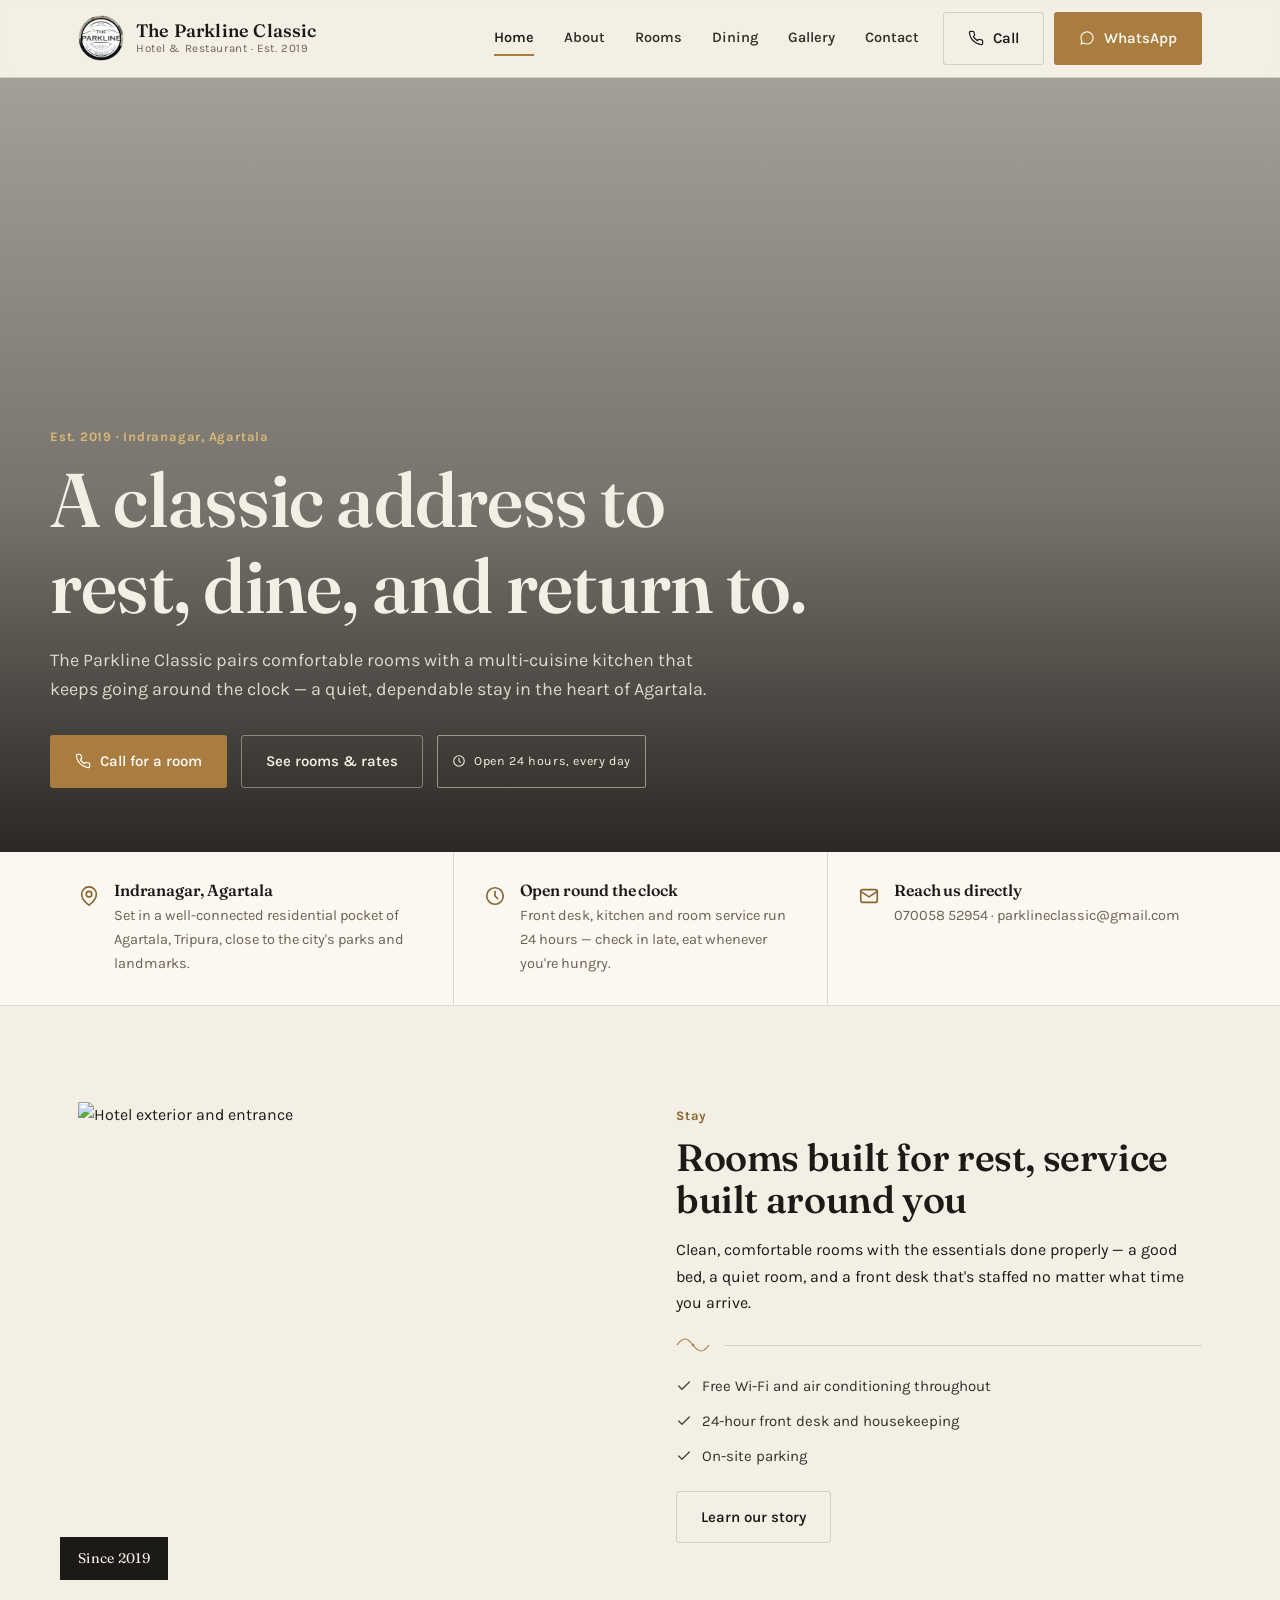
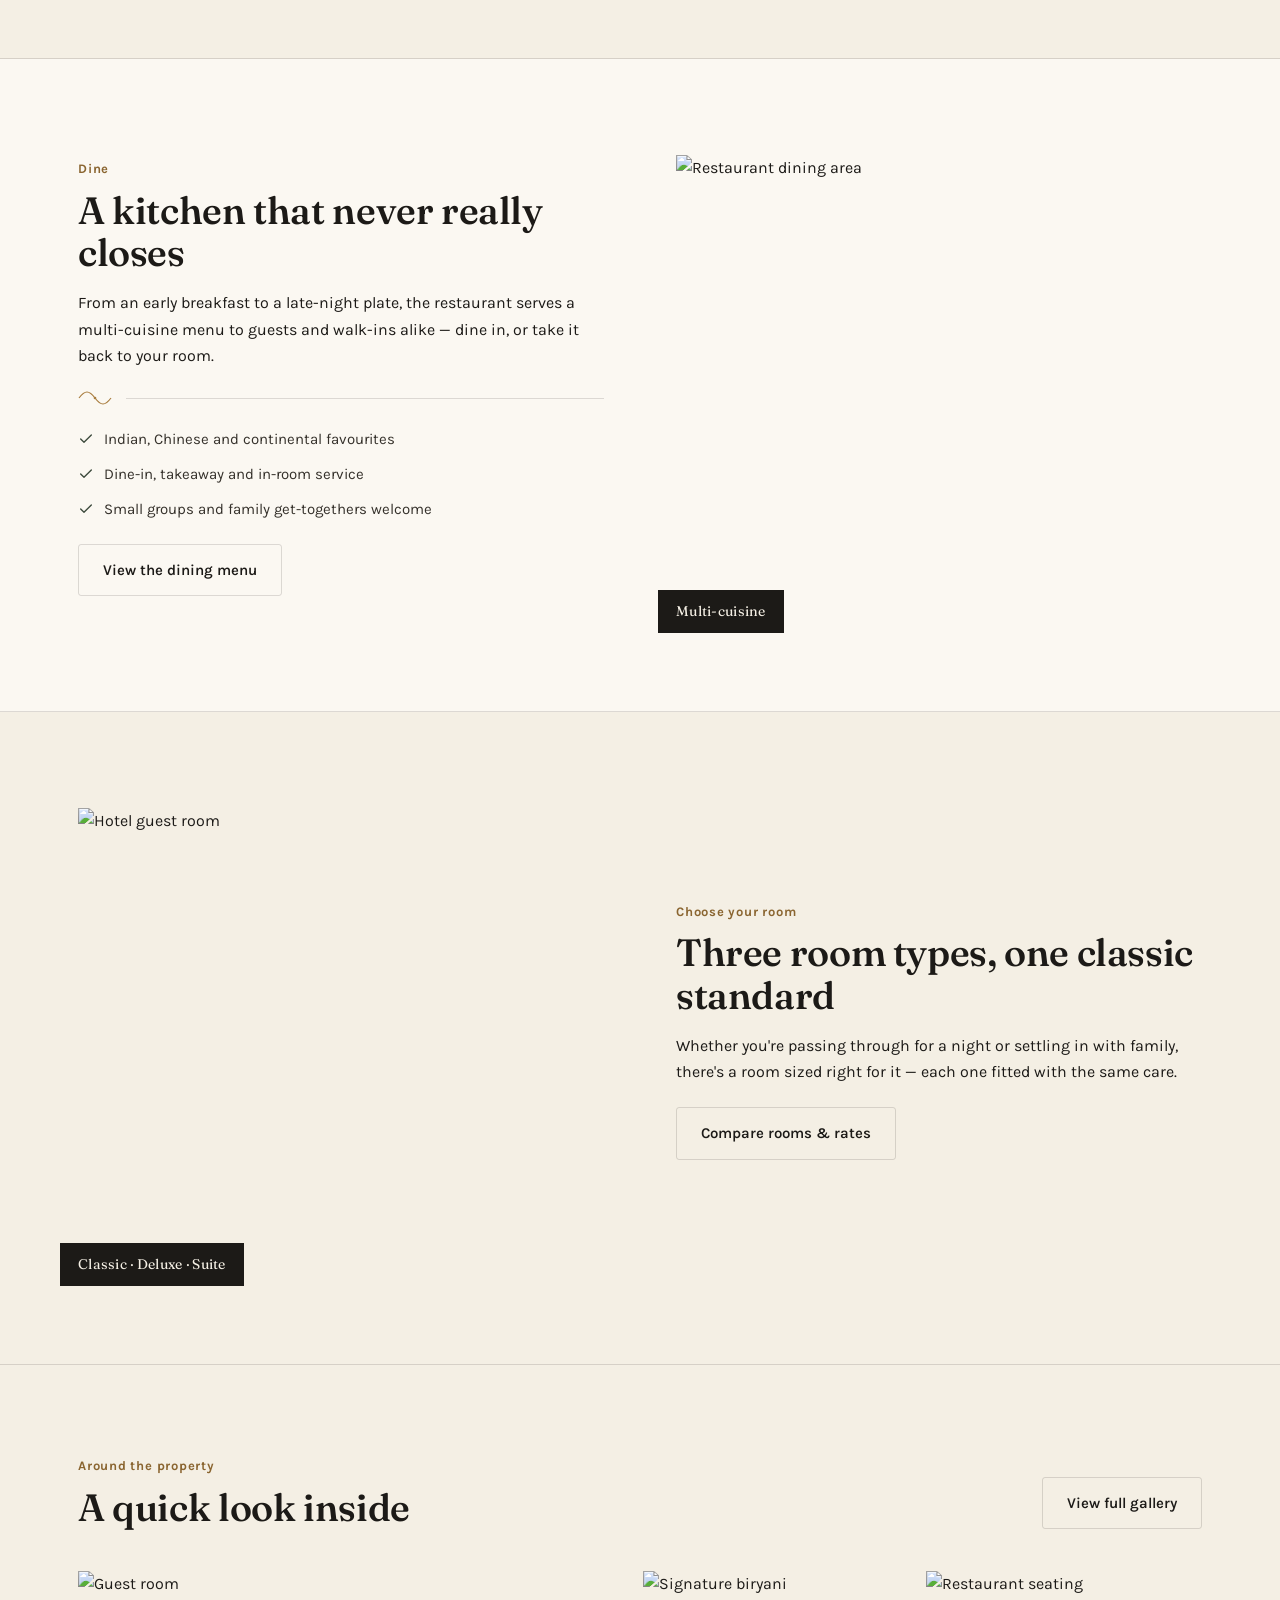
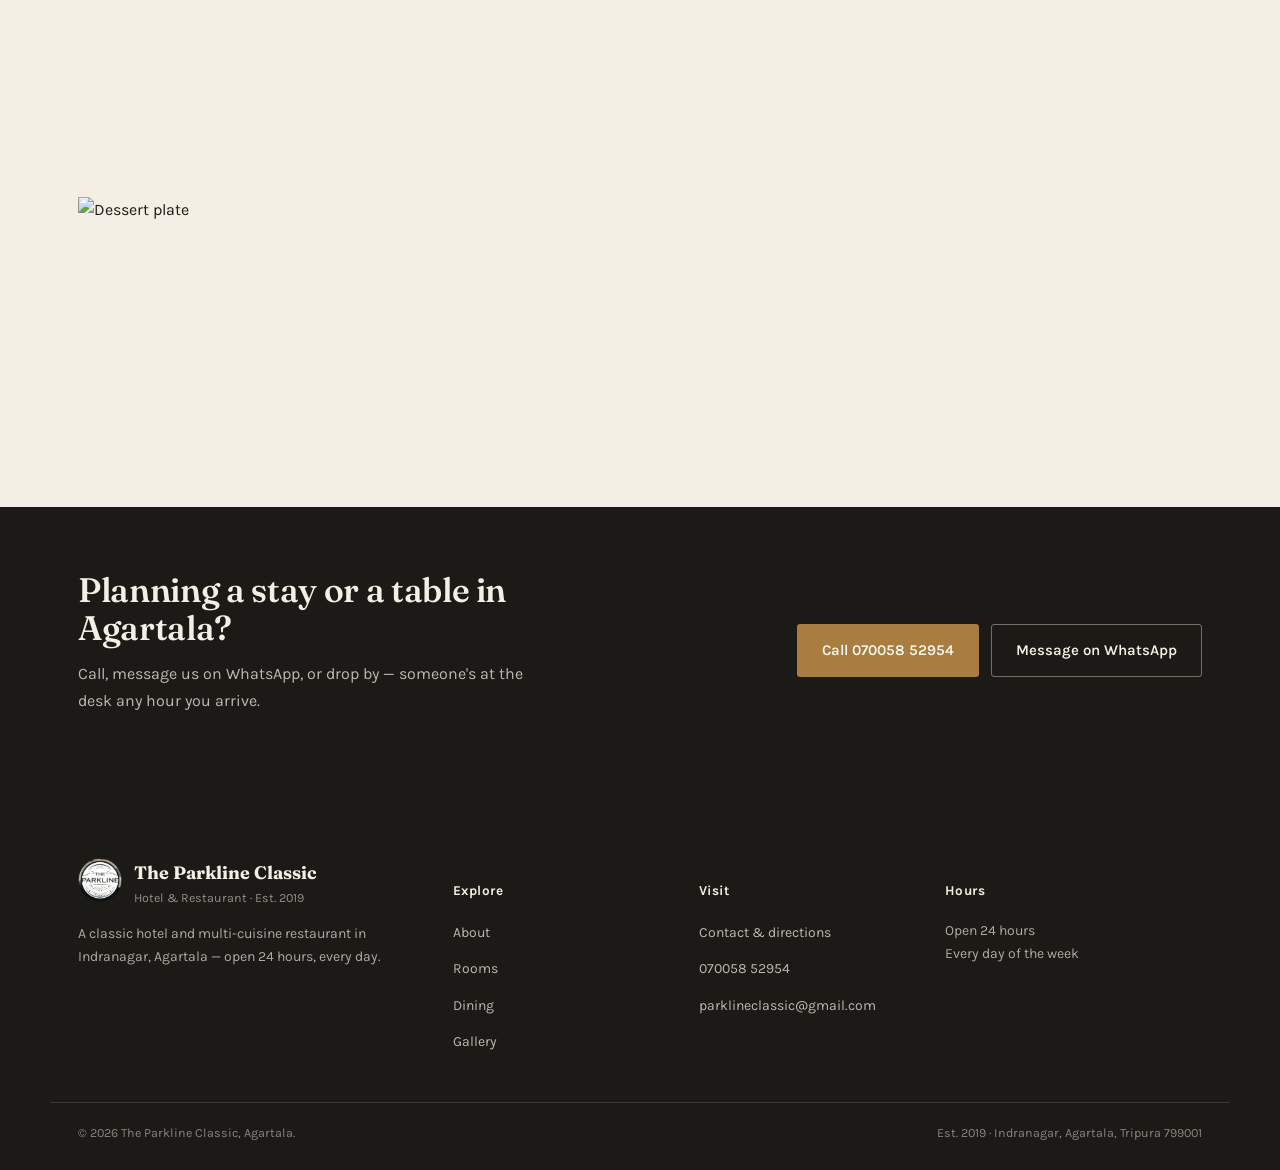
==== commit f403f0d4: "Update index.html" ====
--- a/index.html
+++ b/index.html
@@ -6,7 +6,7 @@
 <title>The Parkline Classic — Hotel & Restaurant, Agartala</title>
 <meta name="description" content="The Parkline Classic is a hotel and multi-cuisine restaurant in Indranagar, Agartala, open 24 hours. Rooms, dining and reservations.">
 <link rel="icon" href="parkline-seal.png">
-<link rel="stylesheet" href="styles.css">
+<link rel="stylesheet" href="styles.css?v=2">
 </head>
 <body>
 
--- a/styles.css
+++ b/styles.css
@@ -105,6 +105,389 @@
    ========================================================================== */
 .site-header{
   position: sticky; top:0; z-index: 200;
+  background: transparent;
+  border-bottom: 1px solid var(--line);
+}
+.site-header::before{
+  content:"";
+  position: absolute;
+  inset: 0;
+  background: rgba(244,239,228,0.92);
+  backdrop-filter: blur(8px);
+  z-index: -1;
+}
+.header-inner{
+  max-width: var(--max);
+  margin: 0 auto;
+  padding: 12px 28px;
+  display:flex;
+  align-items:center;
+  gap: 16px;
+  flex-wrap: nowrap;
+  position: relative;
+}
+.brand{ display:flex; align-items:center; gap:12px; margin-right: auto; min-width:0; }
+.brand-mark{ width:46px; height:46px; border-radius:50%; flex:none; }
+.brand-word{ display:flex; flex-direction:column; line-height:1.15; min-width:0; }
+.brand-word strong{
+  font-family:'Fraunces',serif; font-size:18px; font-weight:560; letter-spacing:0.01em;
+  white-space: nowrap;
+}
+.brand-word em{ font-style:normal; font-size:11.5px; color: var(--muted); letter-spacing:0.05em; white-space:nowrap; }
+
+.main-nav{ display:flex; align-items:center; gap: 30px; }
+.main-nav a{
+  font-size: 14.5px;
+  font-weight: 600;
+  color: var(--ink-soft);
+  position:relative;
+  padding: 6px 0;
+}
+.main-nav a::after{
+  content:""; position:absolute; left:0; right:0; bottom:0; height:2px;
+  background: var(--brass); transform: scaleX(0); transform-origin: left;
+  transition: transform .2s ease;
+}
+.main-nav a:hover::after, .main-nav a[aria-current="page"]::after{ transform: scaleX(1); }
+.main-nav a[aria-current="page"]{ color: var(--ink); }
+
+.header-actions{ display:flex; align-items:center; gap:10px; }
+.nav-toggle{
+  display:none; background:none; border:1px solid var(--line); border-radius:3px;
+  width:42px; height:42px; align-items:center; justify-content:center; cursor:pointer;
+}
+.nav-toggle svg{ width:20px; height:20px; }
+
+@media (max-width: 940px){
+  .main-nav{
+    position: fixed; inset: 68px 0 0 0; background: var(--panel);
+    flex-direction: column; align-items:flex-start; gap:0;
+    padding: 10px 28px 28px; border-top: 1px solid var(--line);
+    transform: translateY(-8px); opacity:0; pointer-events:none;
+    transition: transform .22s ease, opacity .22s ease;
+    overflow-y:auto;
+    z-index: 100;
+  }
+  .main-nav.open{ transform: translateY(0); opacity:1; pointer-events:auto; }
+  .main-nav a{ width:100%; padding: 14px 0; border-bottom: 1px solid var(--line-soft); }
+  .header-actions{ display:none; }
+  .nav-toggle{ display:flex; }
+}
+@media (max-width: 400px){
+  .brand-word strong{ font-size: 15px; }
+  .brand-word em{ display:none; }
+}
+
+/* ==========================================================================
+   Hero
+   ========================================================================== */
+.hero{
+  position: relative;
+  min-height: 86vh;
+  display:flex;
+  align-items:flex-end;
+  color: var(--cream-text);
+  background-size: cover;
+  background-position: center;
+  overflow:hidden;
+}
+.hero::before{
+  content:"";
+  position:absolute; inset:0;
+  background: linear-gradient(180deg, rgba(15,13,10,0.35) 0%, rgba(15,13,10,0.55) 55%, rgba(15,13,10,0.88) 100%);
+}
+.hero-inner{ position:relative; z-index:2; padding: 90px 0 64px; width:100%; }
+.hero .eyebrow{ color: #d9b877; }
+.hero h1{
+  font-size: clamp(40px, 7vw, 76px);
+  color: var(--cream-text);
+  max-width: 16ch;
+  margin-bottom: 18px;
+}
+.hero p.lede{ color: rgba(244,239,228,0.86); }
+.hero-actions{ display:flex; gap:14px; flex-wrap:wrap; margin-top: 30px; }
+
+.page-hero{
+  min-height: 46vh;
+  align-items:center;
+  text-align:left;
+}
+.page-hero .hero-inner{ padding: 130px 0 56px; }
+.page-hero h1{ font-size: clamp(34px, 5.4vw, 56px); }
+
+/* ==========================================================================
+   Info strip (hairline columns, not cards)
+   ========================================================================== */
+.info-strip{
+  background: var(--panel);
+  border-bottom: 1px solid var(--line);
+}
+.info-strip .container{
+  display:grid;
+  grid-template-columns: repeat(3, 1fr);
+}
+.info-strip .item{
+  padding: 30px 30px;
+  border-left: 1px solid var(--line);
+  display:flex; gap:14px; align-items:flex-start;
+}
+.info-strip .item:first-child{ border-left:none; padding-left:0; }
+.info-strip .item:last-child{ padding-right:0; }
+.info-strip svg{ width:22px; height:22px; flex:none; color: var(--brass-dark); margin-top:3px; }
+.info-strip h4{ font-size:16px; margin-bottom:4px; }
+.info-strip p{ margin:0; color: var(--muted); font-size: 14.5px; }
+
+@media (max-width: 800px){
+  .info-strip .container{ grid-template-columns: 1fr; }
+  .info-strip .item{ border-left:none !important; border-top:1px solid var(--line); padding: 22px 0 !important; }
+  .info-strip .item:first-child{ border-top:none; }
+}
+
+/* ==========================================================================
+   Alternating feature blocks
+   ========================================================================== */
+.feature{
+  padding: 96px 0;
+  border-bottom: 1px solid var(--line);
+}
+.feature .container{
+  display:grid;
+  grid-template-columns: 1fr 1fr;
+  gap: 72px;
+  align-items:center;
+}
+.feature.reverse .container{ direction: rtl; }
+.feature.reverse .container > *{ direction: ltr; }
+.feature-media{ position:relative; }
+.feature-media img{ width:100%; height: 460px; object-fit:cover; }
+.feature-media .frame-tag{
+  position:absolute; bottom:-18px; left:-18px;
+  background: var(--ink); color: var(--parchment);
+  padding: 10px 18px; font-family:'Fraunces',serif; font-size:14px; letter-spacing:.02em;
+}
+.feature-copy h2{ font-size: clamp(28px, 3.2vw, 38px); }
+.feature-list{ margin-top: 20px; display:flex; flex-direction:column; gap:10px; }
+.feature-list li{ display:flex; gap:10px; font-size:15px; color: var(--ink-soft); }
+.feature-list svg{ width:16px; height:16px; flex:none; margin-top:4px; color: var(--pine); }
+
+@media (max-width: 880px){
+  .feature{ padding: 64px 0; }
+  .feature .container, .feature.reverse .container{ grid-template-columns: 1fr; gap: 30px; direction: ltr; }
+  .feature-media img{ height: 320px; }
+}
+
+/* ==========================================================================
+   CTA band
+   ========================================================================== */
+.cta-band{
+  background: var(--ink);
+  color: var(--cream-text);
+  padding: 64px 0;
+}
+.cta-band .container{
+  display:flex; align-items:center; justify-content:space-between; gap: 30px; flex-wrap:wrap;
+}
+.cta-band h2{ color: var(--cream-text); font-size: clamp(26px,3vw,34px); max-width: 20ch; }
+.cta-band p{ color: rgba(244,239,228,0.75); max-width: 46ch; }
+.cta-actions{ display:flex; gap:12px; flex-wrap:wrap; }
+
+/* ==========================================================================
+   Cards (used sparingly: rooms / dining / gallery) — restrained, no shadow-soup
+   ========================================================================== */
+.grid-3{ display:grid; grid-template-columns:repeat(3,1fr); gap: 34px; }
+.grid-2{ display:grid; grid-template-columns:repeat(2,1fr); gap: 34px; }
+@media (max-width: 940px){ .grid-3{ grid-template-columns:1fr 1fr; } }
+@media (max-width: 680px){ .grid-3, .grid-2{ grid-template-columns:1fr; } }
+
+.room-card{ background: var(--panel); border: 1px solid var(--line); }
+.room-card img{ width:100%; height: 230px; object-fit:cover; }
+.room-card .body{ padding: 26px; }
+.room-card h3{ font-size: 21px; margin-bottom: 6px; }
+.room-card .meta{ font-size: 13px; color: var(--muted); margin-bottom: 14px; letter-spacing:.02em; }
+.room-card .rate{ font-family:'Fraunces',serif; font-size: 22px; color: var(--brass-dark); margin: 12px 0; }
+.room-card .rate span{ font-family:'Karla',sans-serif; font-size:13px; color:var(--muted); font-weight:400; }
+.room-card ul{ margin: 14px 0 20px; display:flex; flex-direction:column; gap:8px; }
+.room-card ul li{ font-size:14px; color: var(--ink-soft); display:flex; gap:8px; }
+.room-card ul li svg{ width:15px; height:15px; color:var(--pine); margin-top:3px; flex:none; }
+
+.dish-card{ border-top: 1px solid var(--line); padding: 22px 0; display:flex; justify-content:space-between; gap: 20px; }
+.dish-card:first-child{ border-top:none; }
+.dish-card h4{ font-size:18px; margin-bottom:4px; }
+.dish-card p{ margin:0; color: var(--muted); font-size: 14px; max-width: 46ch; }
+.dish-card .price{ font-family:'Fraunces',serif; font-size:17px; color: var(--brass-dark); white-space:nowrap; }
+
+/* gallery */
+.gallery-grid{
+  display:grid;
+  grid-template-columns: repeat(4, 1fr);
+  grid-auto-rows: 220px;
+  gap: 6px;
+}
+.gallery-grid a{ overflow:hidden; display:block; position:relative; }
+.gallery-grid img{ width:100%; height:100%; object-fit:cover; transition: transform .4s ease; }
+.gallery-grid a:hover img{ transform: scale(1.05); }
+.gallery-grid .tall{ grid-row: span 2; }
+.gallery-grid .wide{ grid-column: span 2; }
+@media (max-width: 880px){
+  .gallery-grid{ grid-template-columns: repeat(2,1fr); grid-auto-rows:170px; }
+  .gallery-grid .wide{ grid-column: span 2; }
+}
+
+/* ==========================================================================
+   Simple content sections (about/story, values, timeline)
+   ========================================================================== */
+.prose{ max-width: 68ch; }
+.prose p{ color: var(--ink-soft); font-size:16.5px; }
+
+.value-row{ display:grid; grid-template-columns: repeat(3,1fr); gap: 40px; }
+.value-row .item{ border-top: 2px solid var(--brass); padding-top: 18px; }
+.value-row h3{ font-size:19px; }
+.value-row p{ color: var(--muted); font-size:14.5px; margin:0; }
+@media (max-width: 780px){ .value-row{ grid-template-columns:1fr; } }
+
+.quote-block{
+  background: var(--panel); border:1px solid var(--line);
+  padding: 44px; margin: 10px 0;
+}
+.quote-block p{ font-family:'Fraunces',serif; font-style:italic; font-size: 22px; color: var(--ink); margin-bottom: 12px; }
+.quote-block cite{ font-style:normal; font-size:13px; color: var(--muted); letter-spacing:.03em; }
+
+/* ==========================================================================
+   Contact page
+   ========================================================================== */
+.contact-wrap{ display:grid; grid-template-columns: 1.1fr 0.9fr; gap: 60px; align-items:start; }
+@media (max-width: 940px){ .contact-wrap{ grid-template-columns:1fr; } }
+
+.contact-list{ display:flex; flex-direction:column; gap: 22px; margin-top: 8px; }
+.contact-list .row{ display:flex; gap:14px; align-items:flex-start; }
+.contact-list svg{ width:20px; height:20px; color: var(--brass-dark); margin-top:3px; flex:none; }
+.contact-list h4{ font-size: 15px; margin-bottom:3px; }
+.contact-list p, .contact-list a{ margin:0; color: var(--muted); font-size:15px; }
+.contact-list a:hover{ color: var(--ink); }
+
+.form-panel{ background: var(--panel); border:1px solid var(--line); padding: 34px; }
+.field{ margin-bottom: 18px; }
+.field label{ display:block; font-size:13px; font-weight:600; margin-bottom:7px; color: var(--ink-soft); }
+.field input, .field textarea, .field select{
+  width:100%; padding: 12px 14px; border:1px solid var(--line); background:var(--parchment);
+  font-family:'Karla',sans-serif; font-size:15px; color: var(--ink); border-radius:2px;
+}
+.field input:focus, .field textarea:focus, .field select:focus{ outline:2px solid var(--brass-dark); outline-offset:1px; border-color: var(--brass-dark); }
+.field-row{ display:grid; grid-template-columns:1fr 1fr; gap:16px; }
+@media (max-width:520px){ .field-row{ grid-template-columns:1fr; } }
+.form-note{ font-size:12.5px; color:var(--muted); margin-top:12px; }
+.form-success{ display:none; background: var(--pine); color:var(--cream-text); padding:16px 18px; font-size:14.5px; margin-bottom:18px; }
+
+.map-embed{ border:1px solid var(--line); height: 380px; width:100%; filter: grayscale(0.15) contrast(1.02); }
+
+/* ==========================================================================
+   Footer
+   ========================================================================== */
+.site-footer{ background: var(--ink); color: rgba(244,239,228,0.82); padding: 64px 0 0; }
+.footer-grid{
+  display:grid; grid-template-columns: 1.3fr 0.8fr 0.8fr 1fr; gap: 40px;
+  padding-bottom: 48px; border-bottom: 1px solid rgba(244,239,228,0.14);
+}
+.footer-brand{ display:flex; gap:12px; align-items:flex-start; margin-bottom:14px; }
+.footer-brand img{ width:44px; height:44px; border-radius:50%; }
+.footer-brand strong{ font-family:'Fraunces',serif; font-size:18px; color: var(--cream-text); display:block; }
+.footer-brand span{ font-size:12.5px; color: rgba(244,239,228,0.55); }
+.site-footer h5{ color: var(--cream-text); font-family:'Karla',sans-serif; font-size:13.5px; letter-spacing:.04em; margin-bottom:16px; }
+.site-footer p{ font-size: 14px; color: rgba(244,239,228,0.68); }
+.footer-links{ display:flex; flex-direction:column; gap:10px; }
+.footer-links a{ font-size:14px; color: rgba(244,239,228,0.75); }
+.footer-links a:hover{ color: var(--cream-text); }
+.footer-bottom{
+  max-width: var(--max); margin:0 auto; padding: 20px 28px 26px;
+  display:flex; justify-content:space-between; gap:12px; flex-wrap:wrap;
+  font-size: 12.5px; color: rgba(244,239,228,0.5);
+}
+
+@media (max-width: 880px){
+  .footer-grid{ grid-template-columns: 1fr 1fr; }
+}
+@media (max-width: 560px){
+  .footer-grid{ grid-template-columns: 1fr; }
+}
+
+/* ==========================================================================
+   Small print / badges
+   ========================================================================== */
+.badge-24{
+  display:inline-flex; align-items:center; gap:8px;
+  border:1px solid rgba(244,239,228,0.5); color: var(--cream-text);
+  padding: 8px 14px; font-size: 12.5px; letter-spacing:.05em; border-radius: 2px;
+}img{ max-width:100%; display:block; }
+a{ color: inherit; text-decoration:none; }
+ul{ margin:0; padding:0; list-style:none; }
+h1,h2,h3,h4{
+  font-family: 'Fraunces', serif;
+  font-weight: 560;
+  line-height: 1.12;
+  margin: 0 0 0.4em;
+  color: var(--ink);
+  letter-spacing: -0.01em;
+}
+p{ margin: 0 0 1em; }
+.container{ max-width: var(--max); margin: 0 auto; padding: 0 28px; }
+:focus-visible{ outline: 2px solid var(--brass-dark); outline-offset: 3px; }
+
+@media (prefers-reduced-motion: reduce){
+  *{ animation-duration: 0.001ms !important; animation-iteration-count: 1 !important; transition-duration: 0.001ms !important; scroll-behavior: auto !important; }
+}
+
+/* ---------- utility type ---------- */
+.eyebrow{
+  font-family:'Karla',sans-serif;
+  font-size: 13px;
+  letter-spacing: 0.06em;
+  color: var(--brass-dark);
+  font-weight: 700;
+  margin: 0 0 10px;
+}
+.lede{ font-size: 18px; color: var(--ink-soft); max-width: 62ch; }
+.section-head{ max-width: 640px; margin-bottom: 42px; }
+.section-head h2{ font-size: clamp(30px, 3.4vw, 42px); }
+
+/* ---------- buttons ---------- */
+.btn{
+  display:inline-flex;
+  align-items:center;
+  gap:9px;
+  padding: 13px 24px;
+  border-radius: 3px;
+  font-family:'Karla',sans-serif;
+  font-weight:600;
+  font-size: 15px;
+  border: 1px solid transparent;
+  cursor:pointer;
+  transition: background .2s ease, color .2s ease, border-color .2s ease, transform .2s ease;
+  white-space: nowrap;
+}
+.btn svg{ width:16px; height:16px; flex:none; }
+.btn-brass{ background: var(--brass); color: var(--panel); }
+.btn-brass:hover{ background: var(--brass-dark); }
+.btn-ink{ background: var(--ink); color: var(--parchment); }
+.btn-ink:hover{ background: #000; }
+.btn-outline{ background: transparent; border-color: var(--line); color: var(--ink); }
+.btn-outline:hover{ border-color: var(--ink); }
+.btn-ghost-light{ background: transparent; border-color: rgba(244,239,228,0.4); color: var(--cream-text); }
+.btn-ghost-light:hover{ border-color: var(--cream-text); background: rgba(244,239,228,0.08); }
+.btn-block{ width:100%; justify-content:center; }
+
+/* ---------- ornamental divider (echoes the seal's flourish) ---------- */
+.flourish{ display:flex; align-items:center; gap:14px; margin: 22px 0; color: var(--brass); }
+.flourish svg{ flex:none; }
+.flourish::after{ content:""; flex:1; height:1px; background: var(--line); }
+.flourish.center{ justify-content:center; }
+.flourish.center::before{ content:""; flex:1; height:1px; background: var(--line); max-width:120px; }
+.flourish.center::after{ max-width:120px; }
+
+/* ==========================================================================
+   Header / Nav
+   ========================================================================== */
+.site-header{
+  position: sticky; top:0; z-index: 200;
   background: rgba(244,239,228,0.92);
   backdrop-filter: blur(8px);
   border-bottom: 1px solid var(--line);
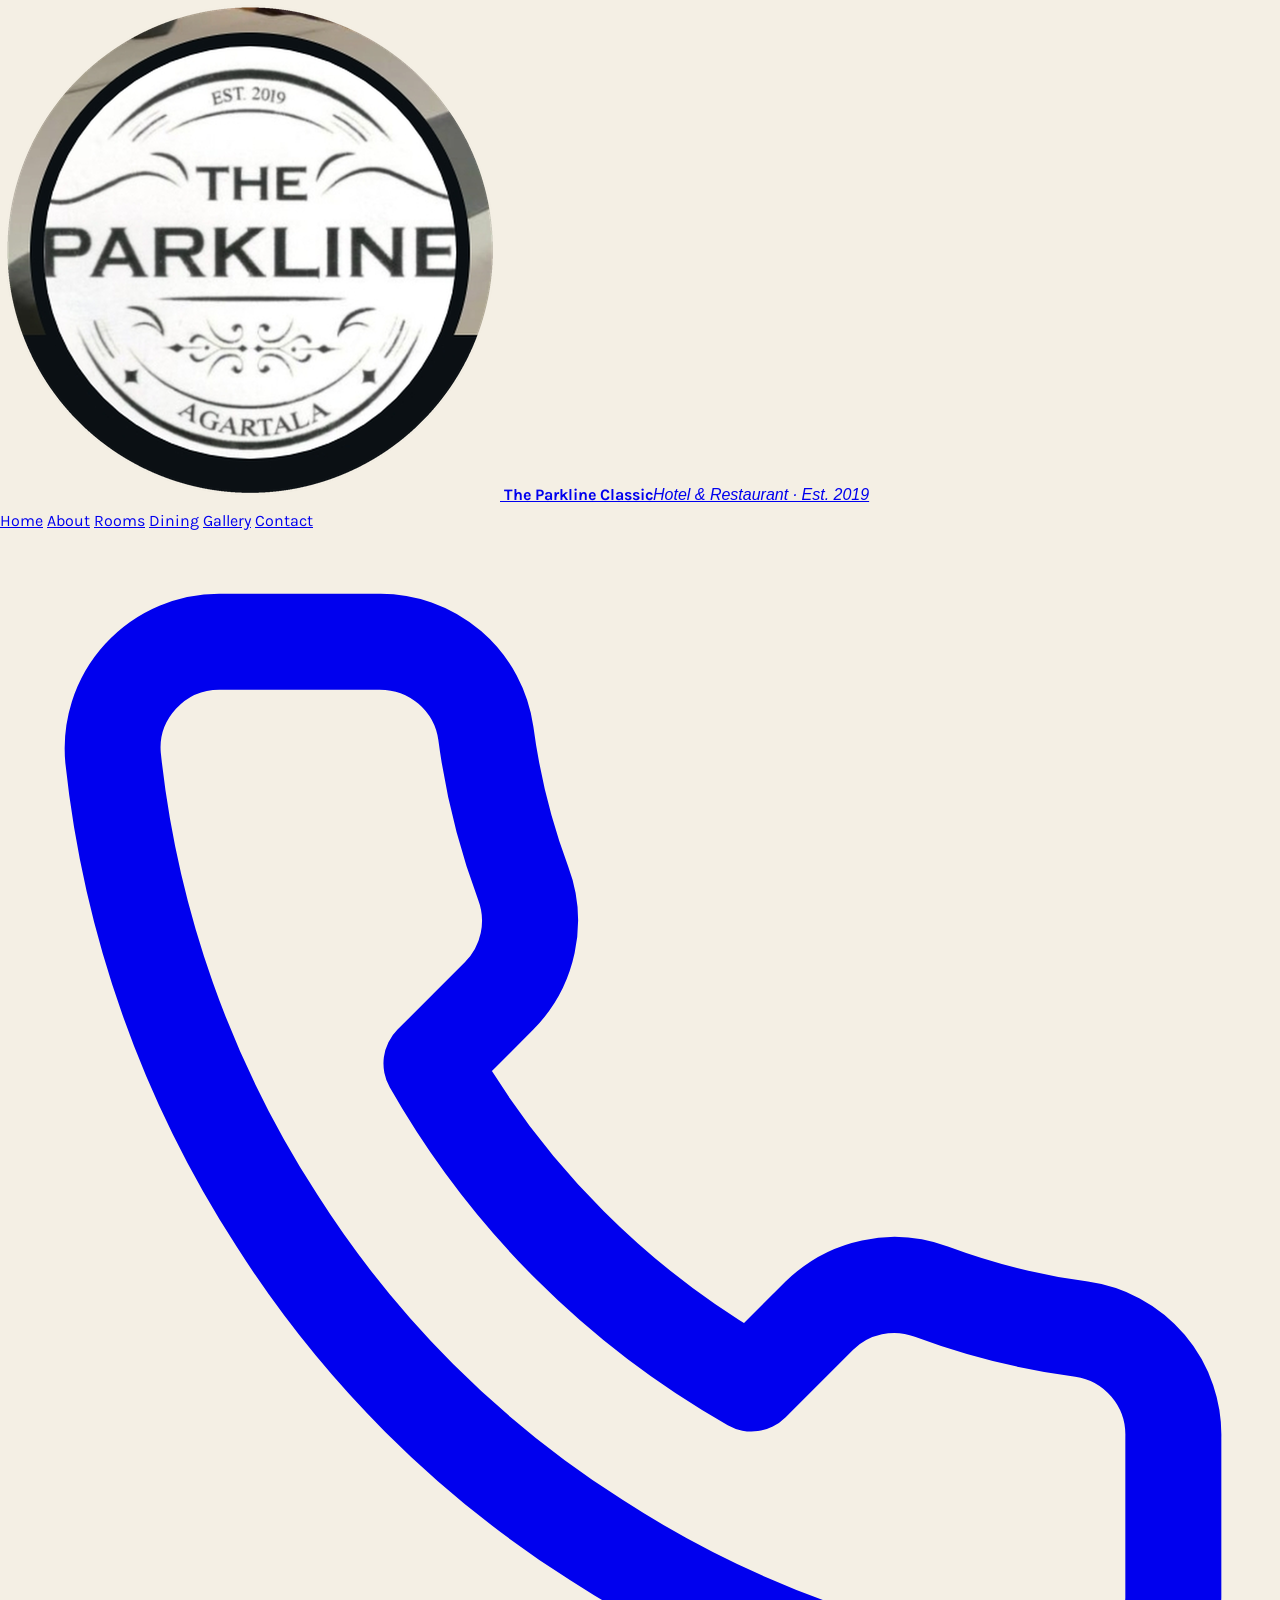
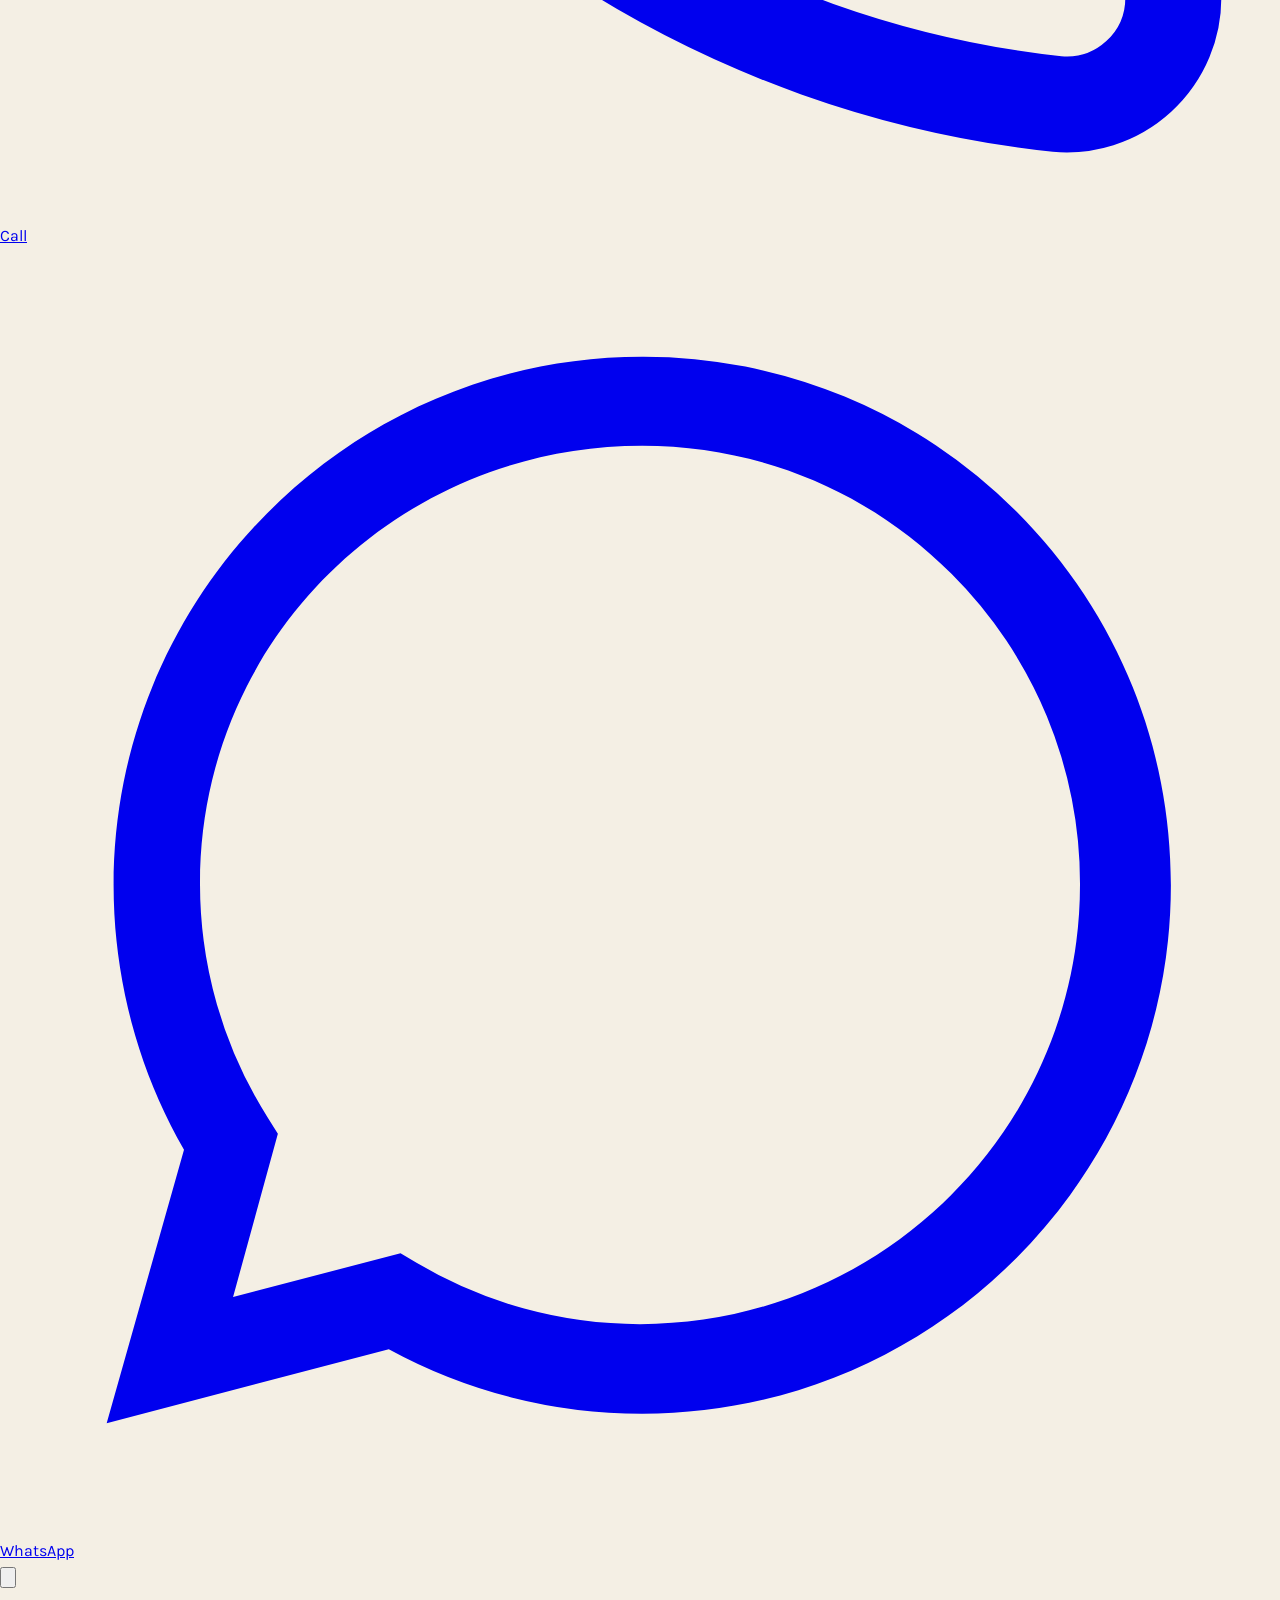
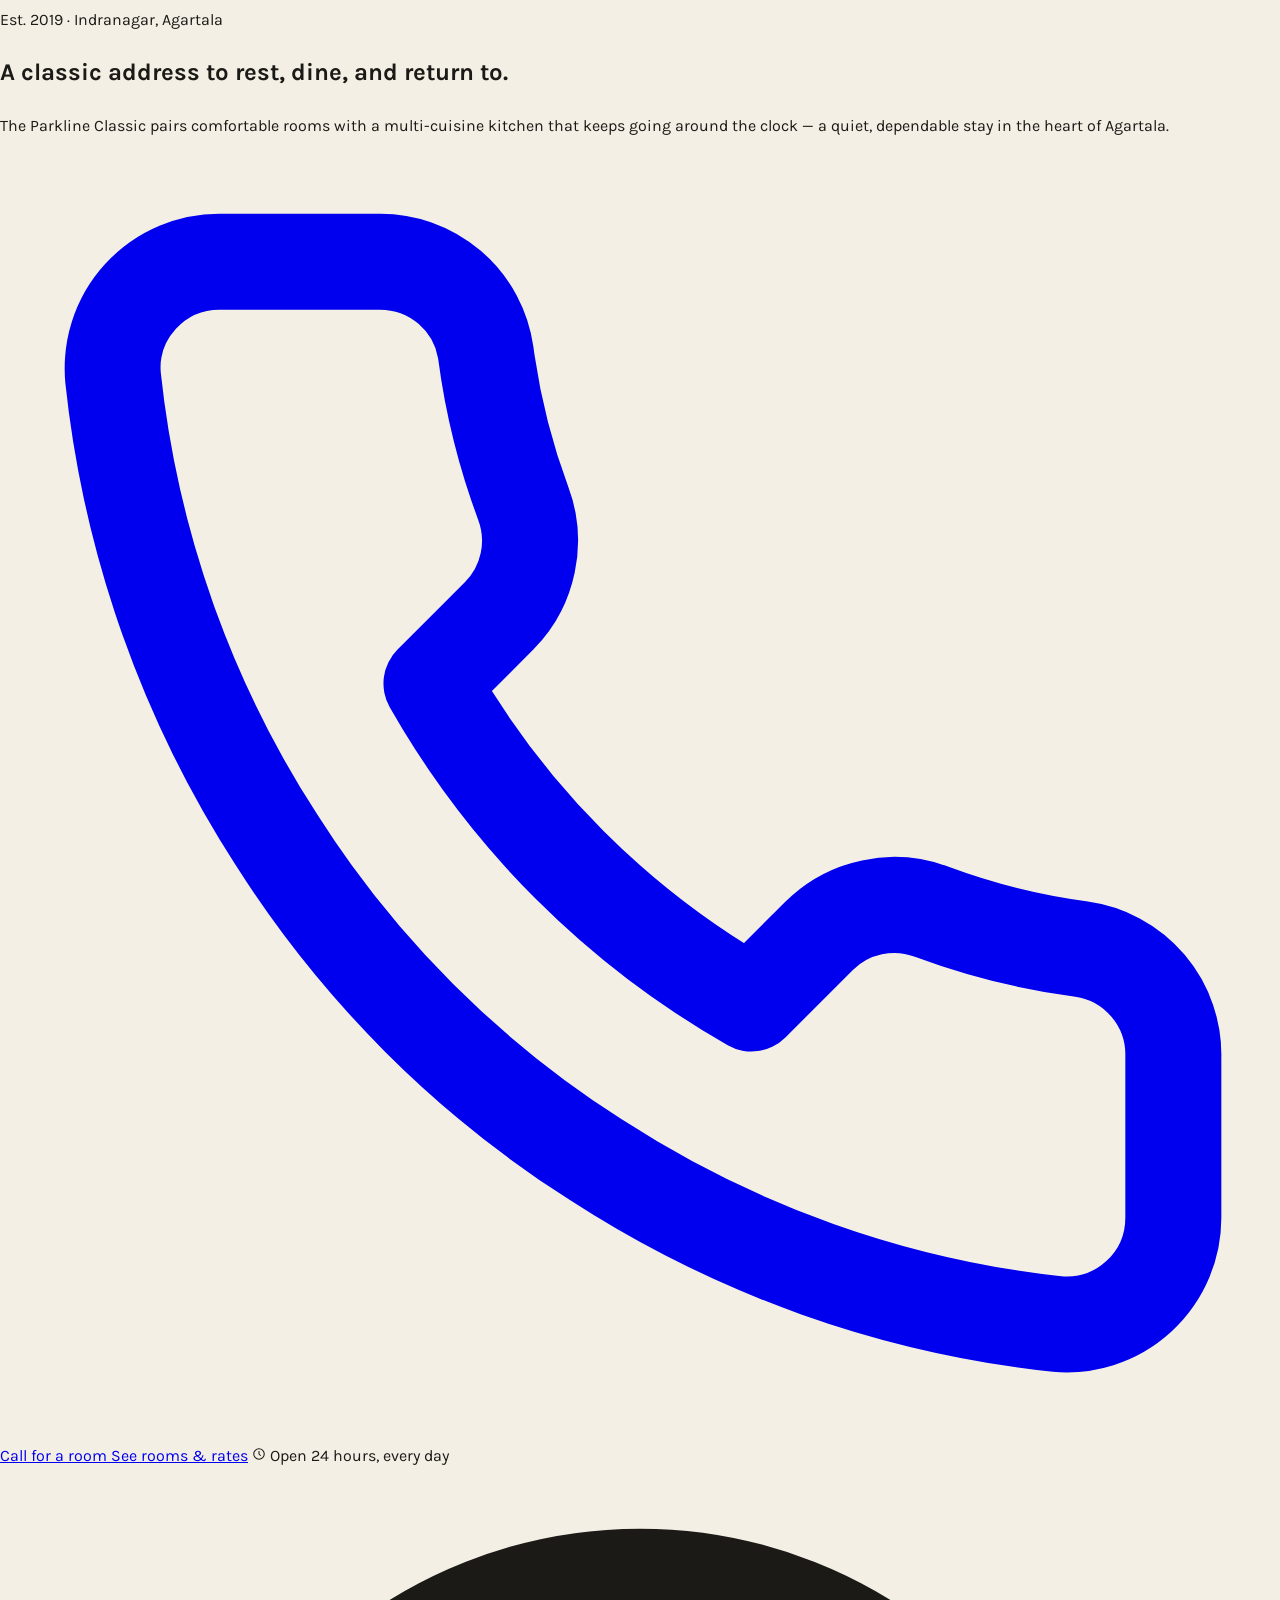
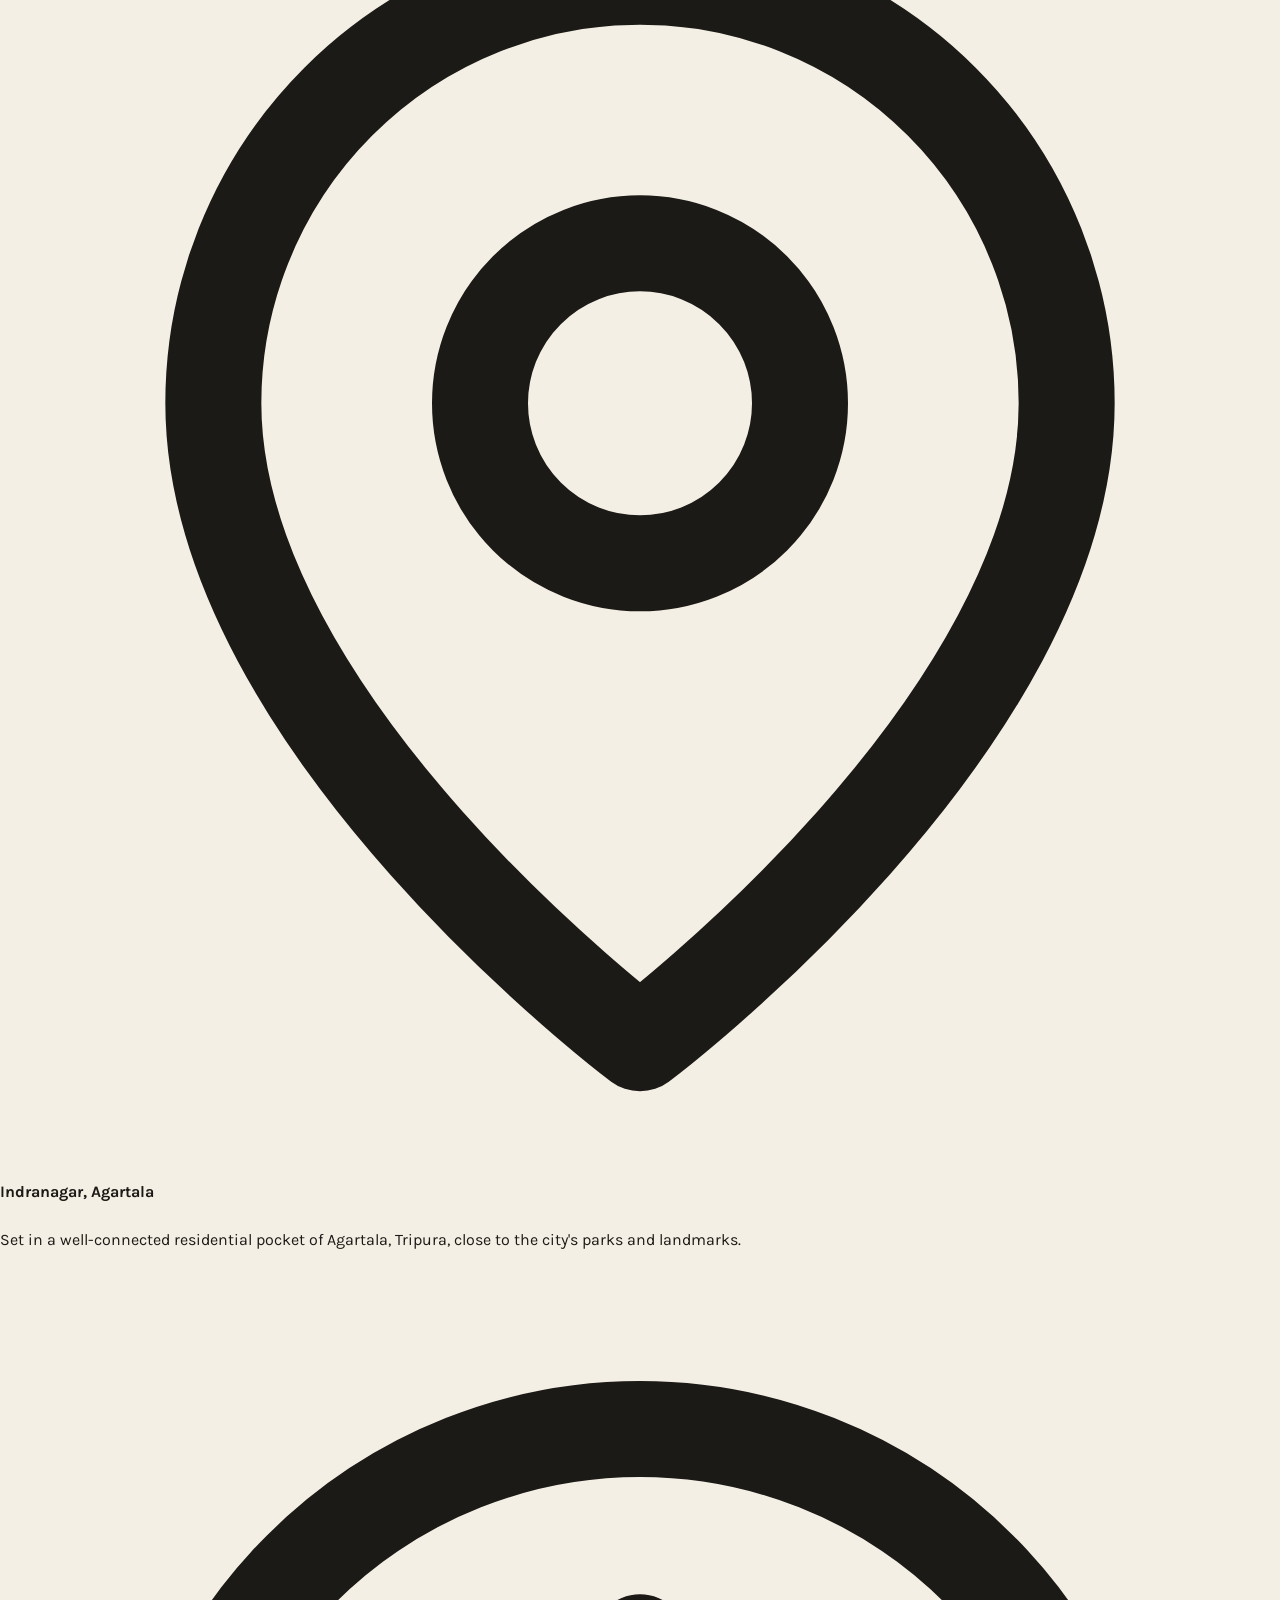
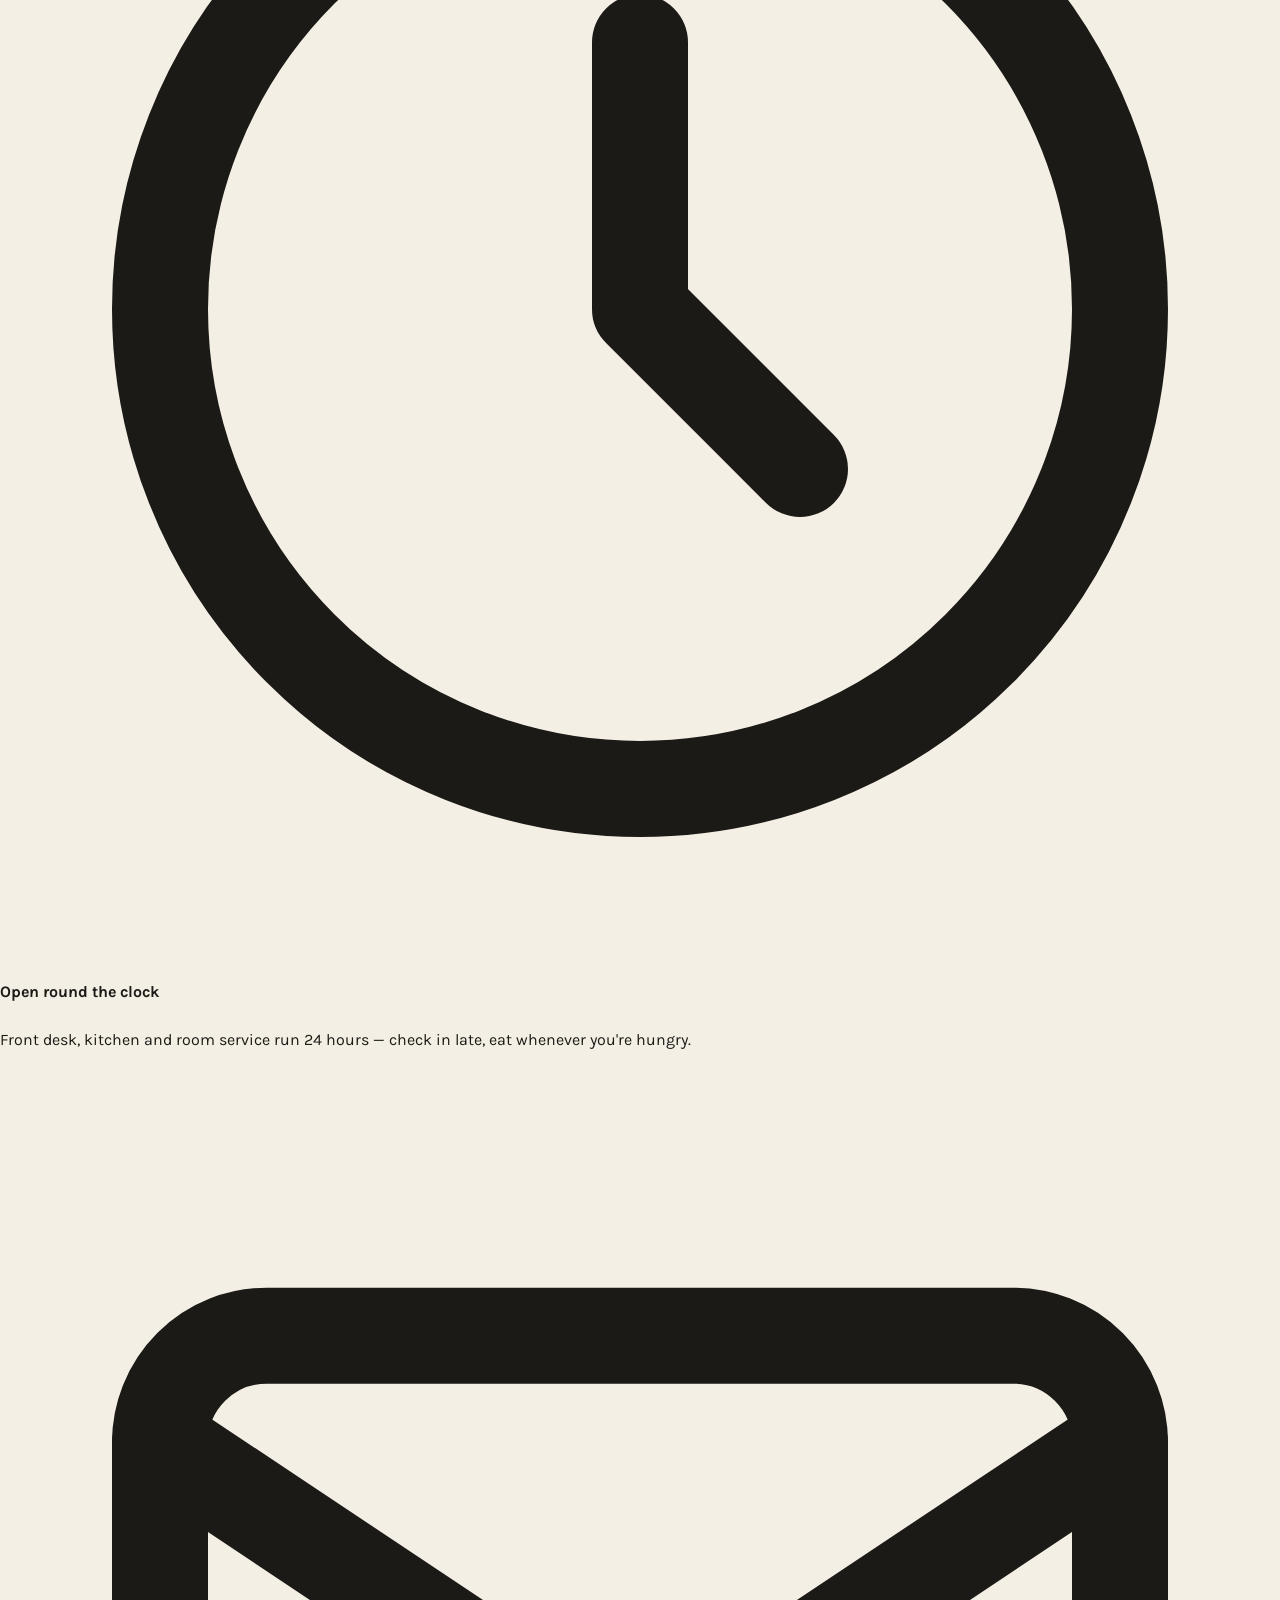
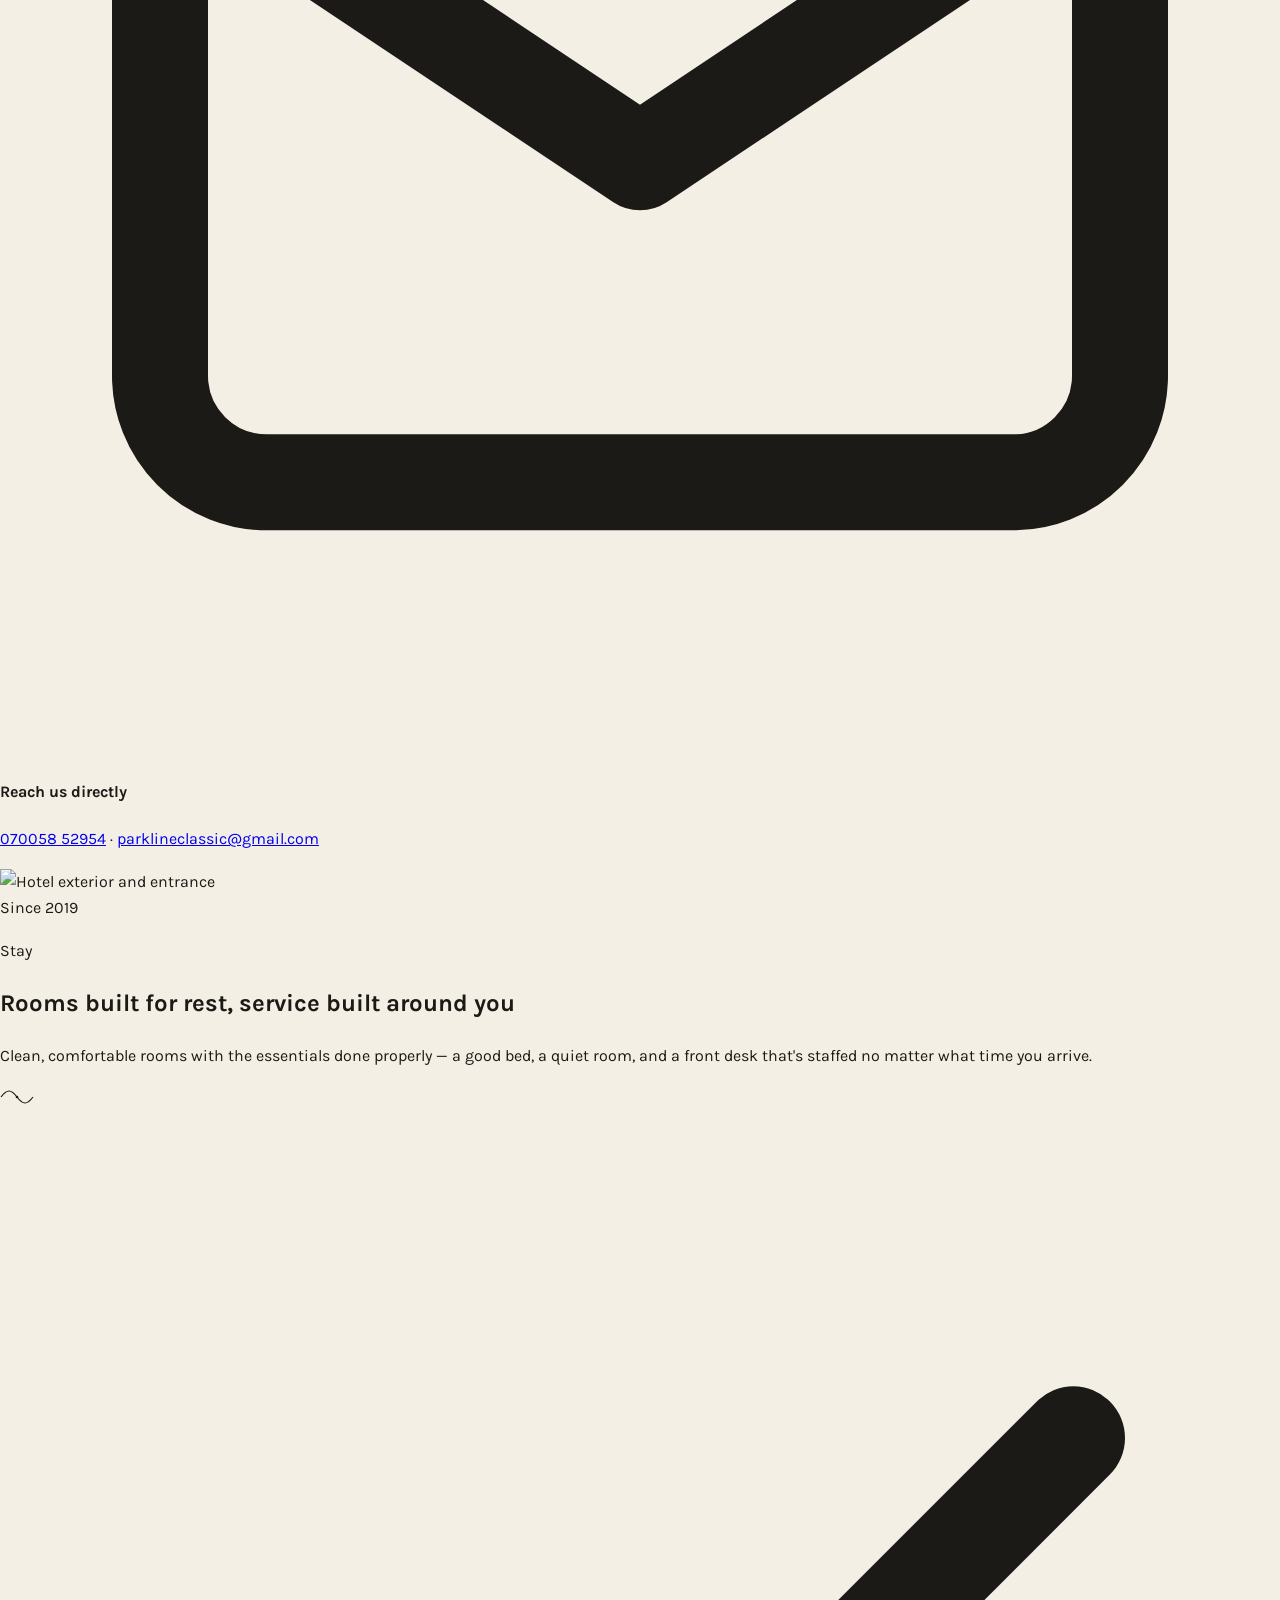
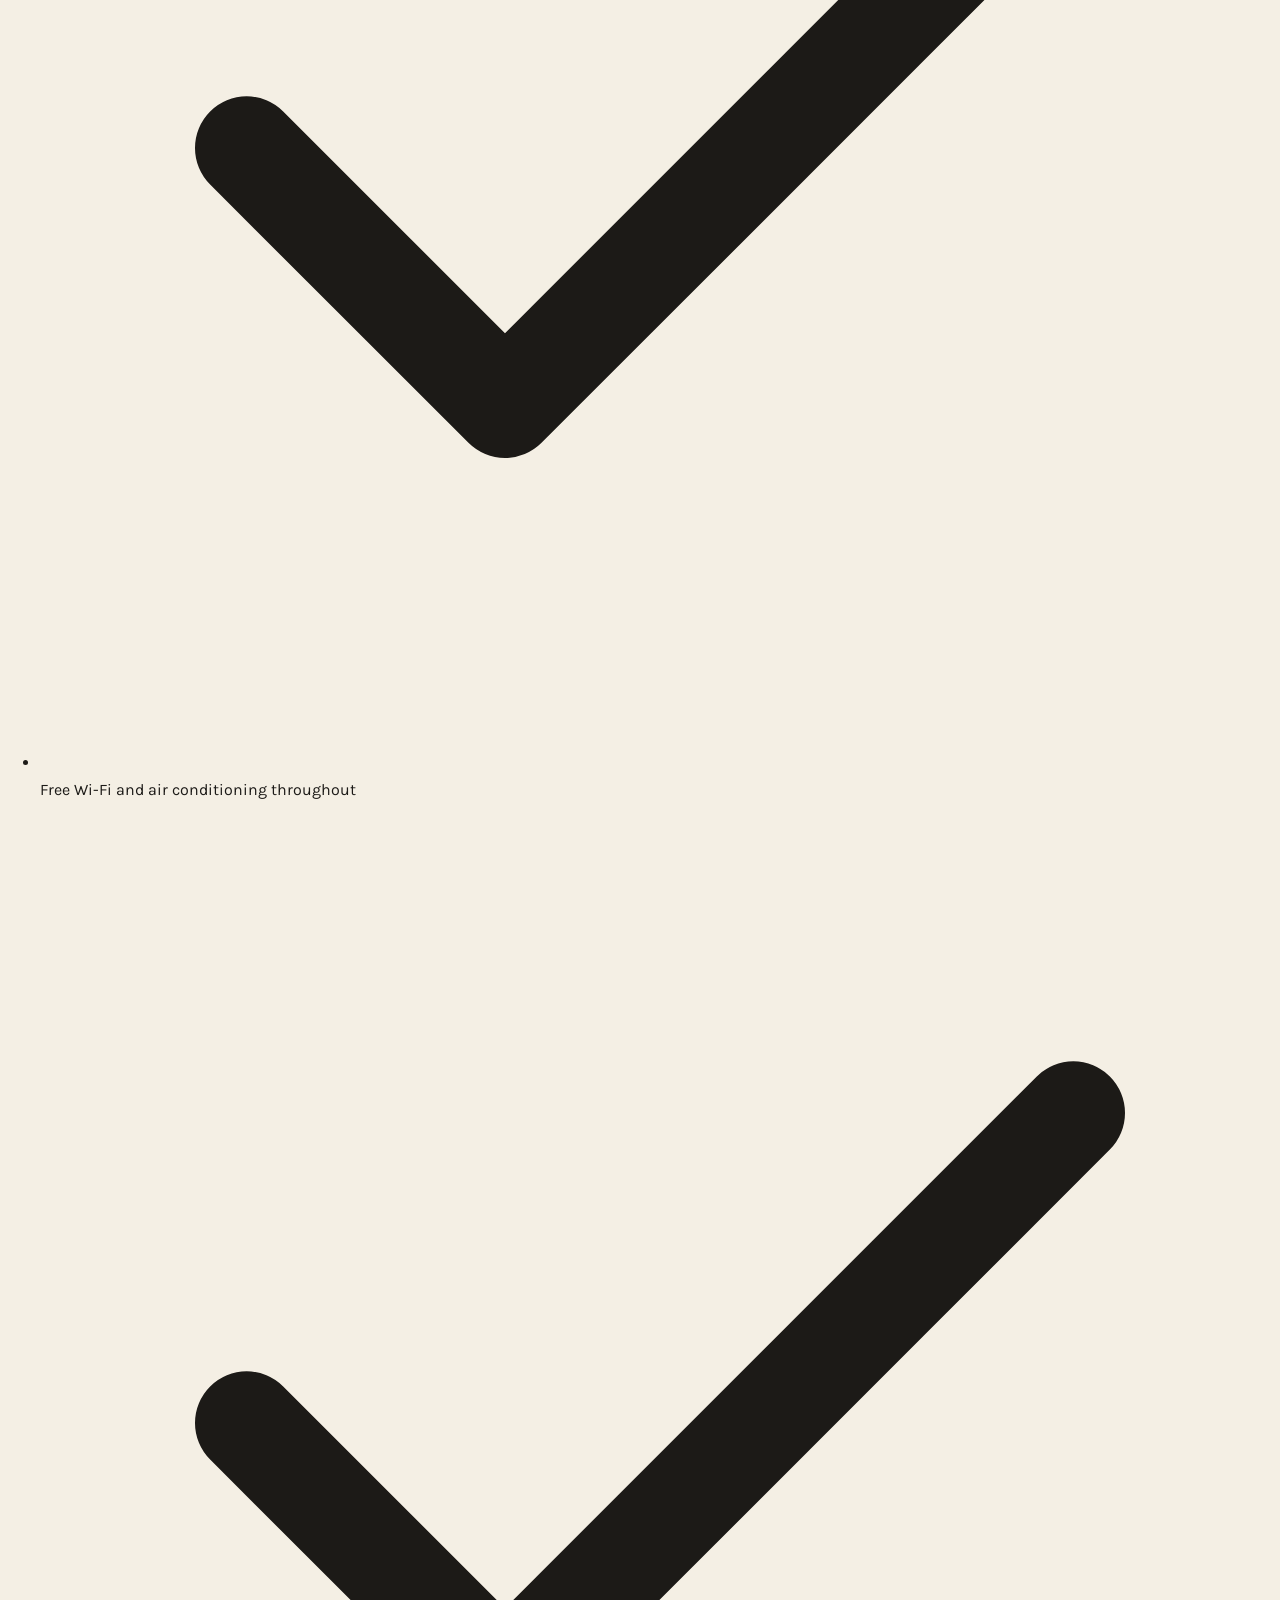
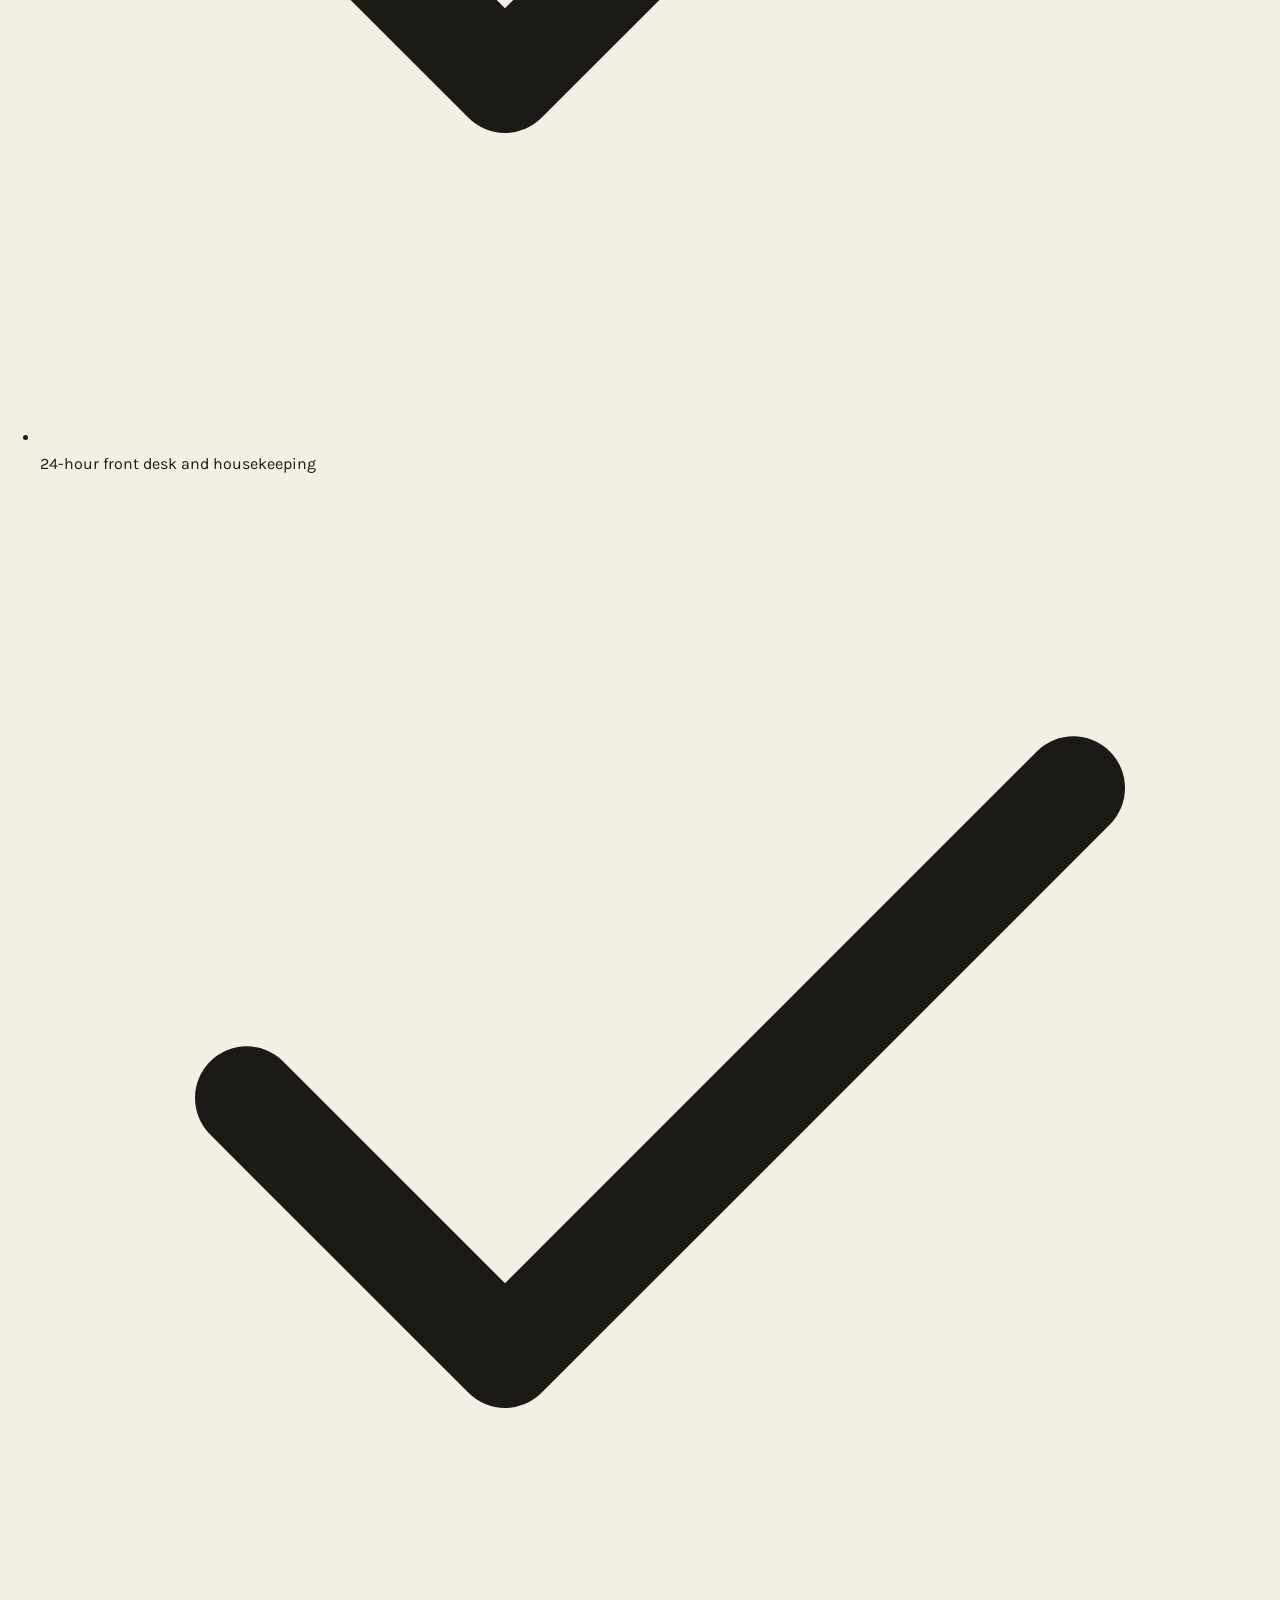
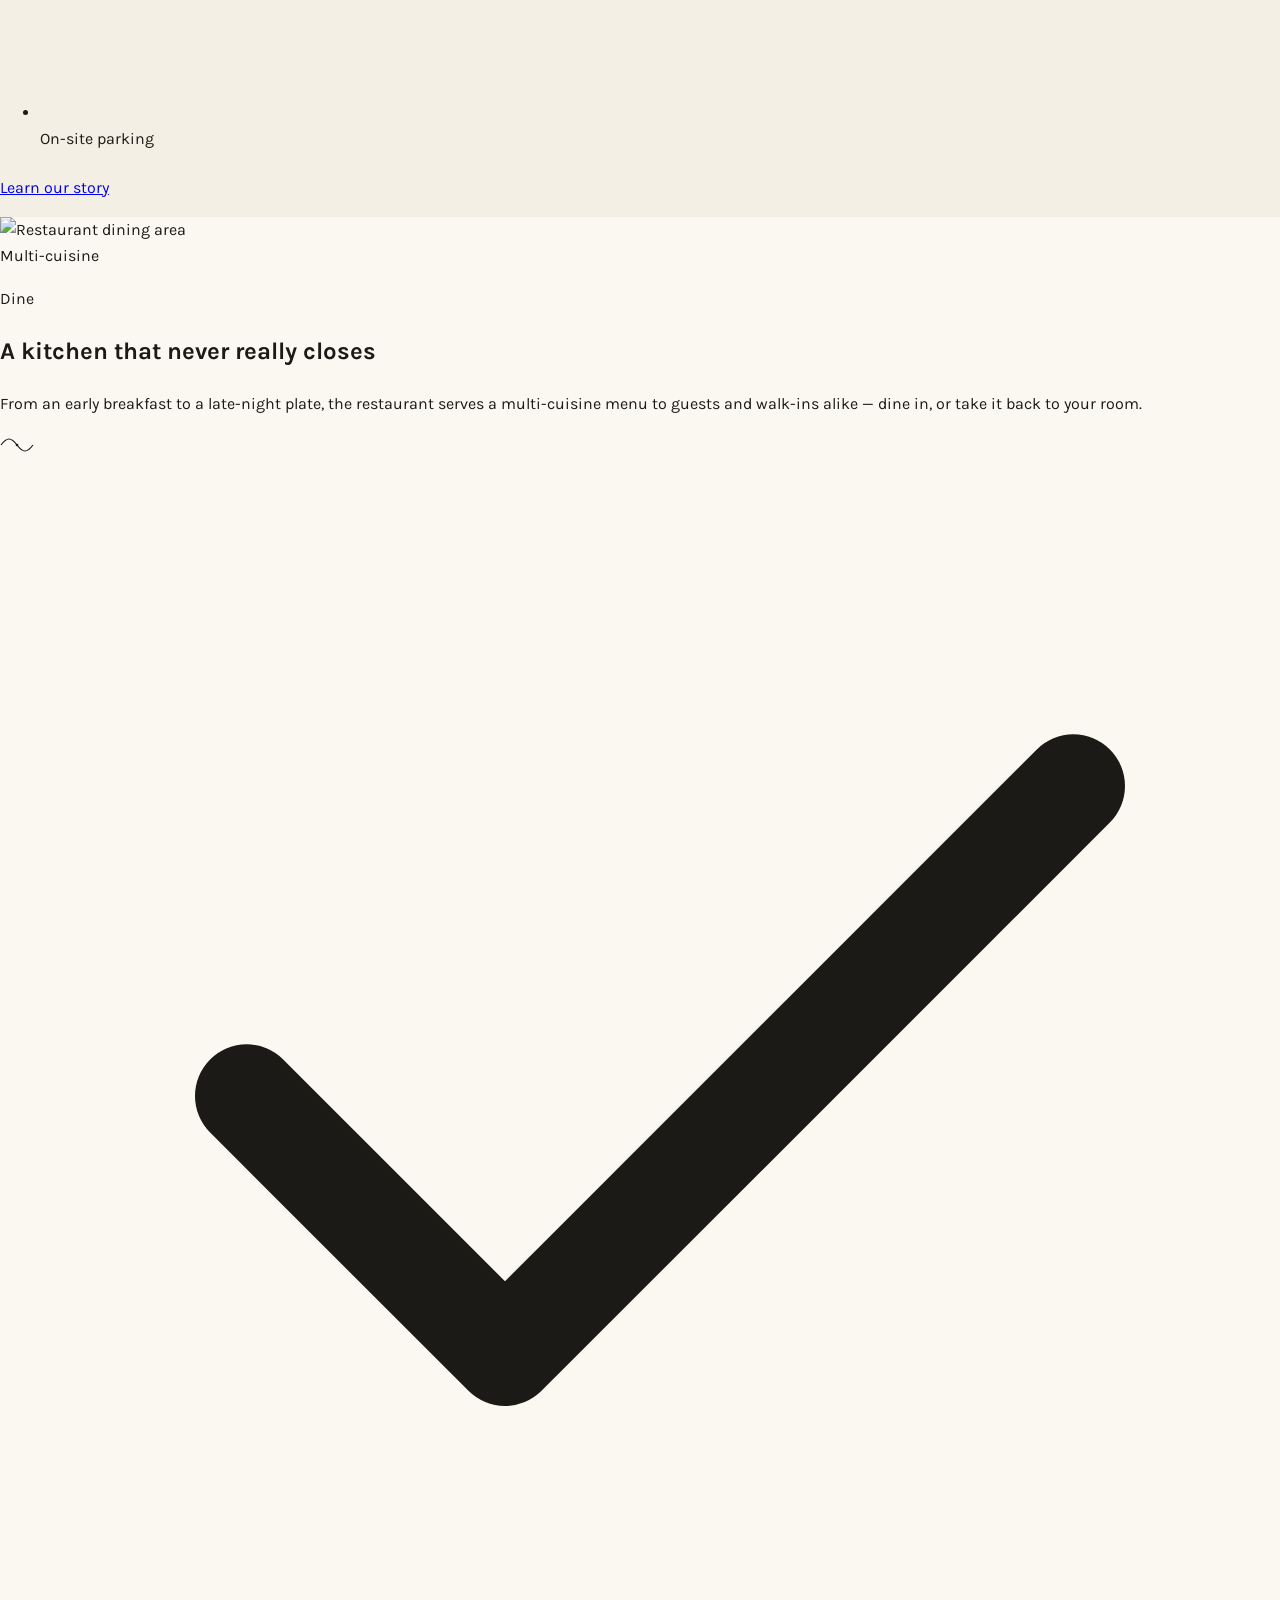
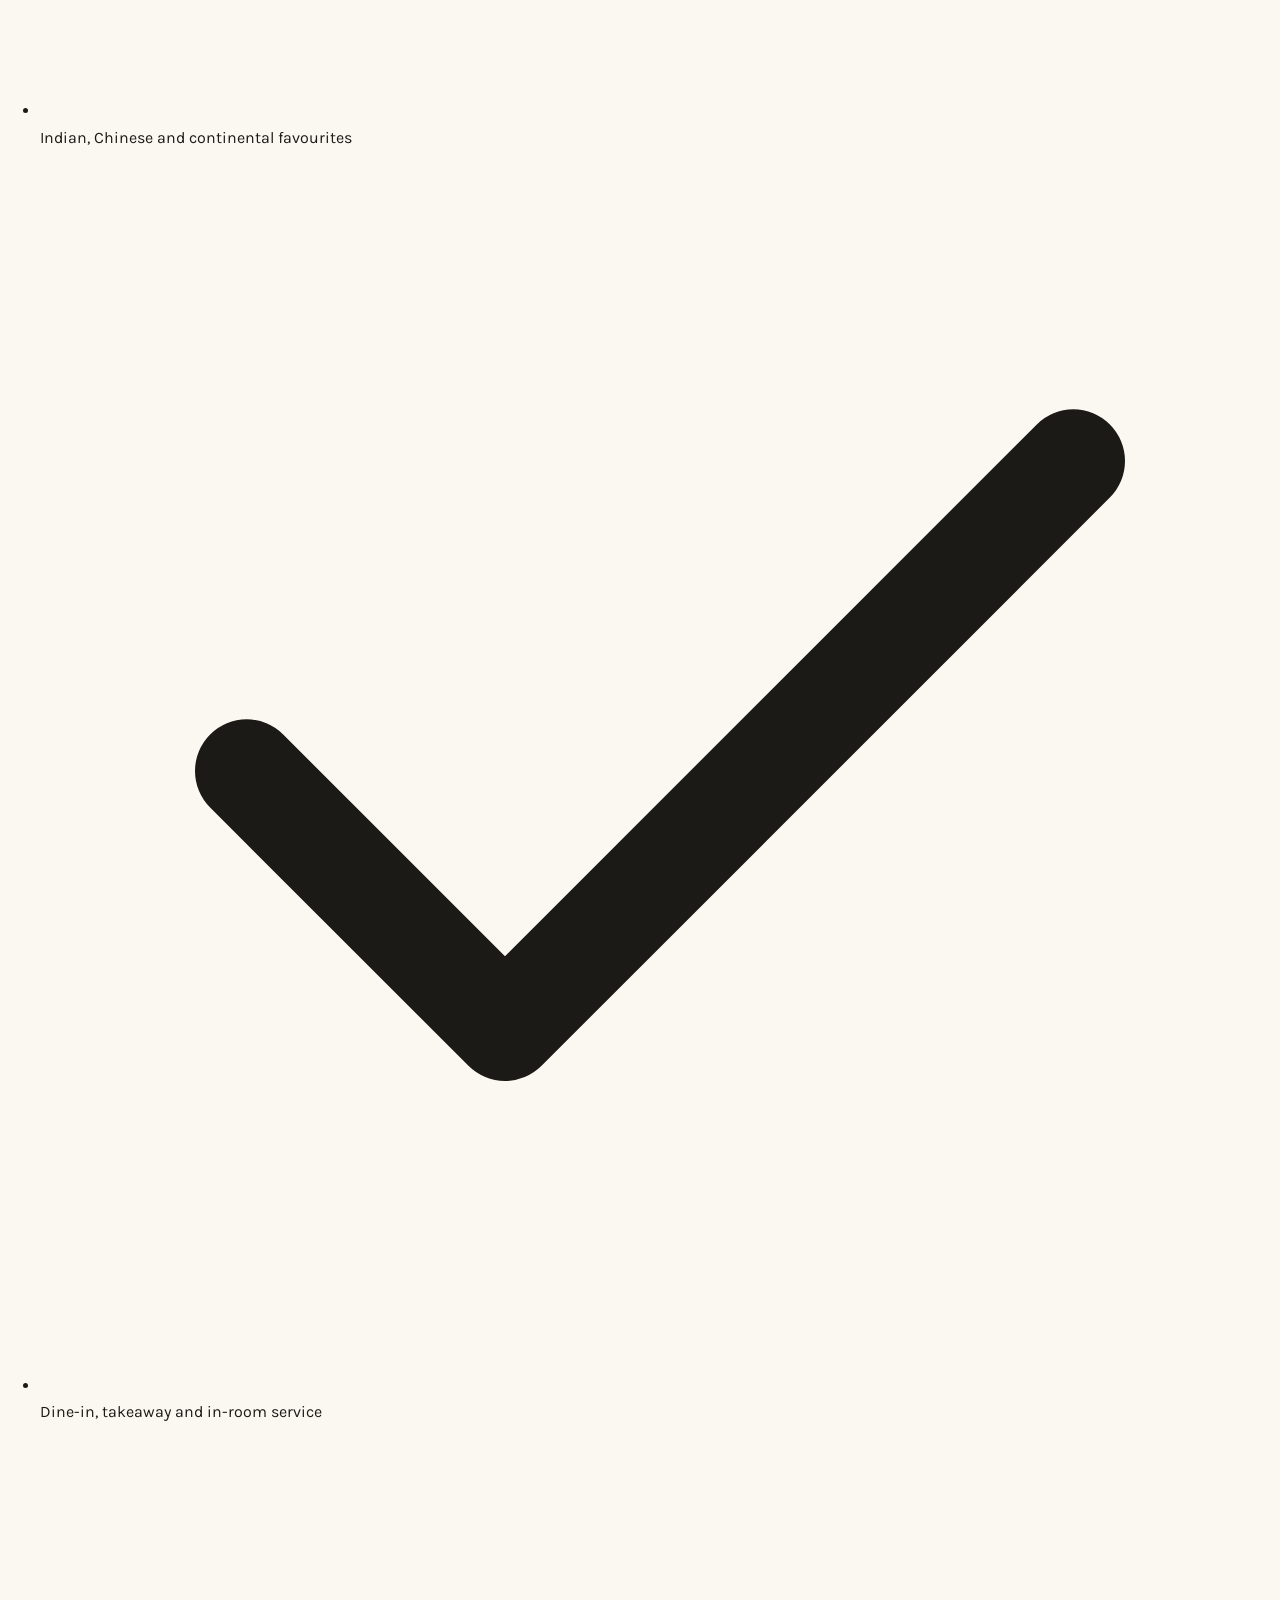
==== commit cfb064ed: "Update index.html" ====
--- a/index.html
+++ b/index.html
@@ -6,7 +6,7 @@
 <title>The Parkline Classic — Hotel & Restaurant, Agartala</title>
 <meta name="description" content="The Parkline Classic is a hotel and multi-cuisine restaurant in Indranagar, Agartala, open 24 hours. Rooms, dining and reservations.">
 <link rel="icon" href="parkline-seal.png">
-<link rel="stylesheet" href="styles.css?v=2">
+<link rel="stylesheet" href="styles.css">
 </head>
 <body>
 
--- a/styles.css
+++ b/styles.css
@@ -34,756 +34,3 @@
   line-height: 1.65;
   -webkit-font-smoothing: antialiased;
 }
-img{ max-width:100%; display:block; }
-a{ color: inherit; text-decoration:none; }
-ul{ margin:0; padding:0; list-style:none; }
-h1,h2,h3,h4{
-  font-family: 'Fraunces', serif;
-  font-weight: 560;
-  line-height: 1.12;
-  margin: 0 0 0.4em;
-  color: var(--ink);
-  letter-spacing: -0.01em;
-}
-p{ margin: 0 0 1em; }
-.container{ max-width: var(--max); margin: 0 auto; padding: 0 28px; }
-:focus-visible{ outline: 2px solid var(--brass-dark); outline-offset: 3px; }
-
-@media (prefers-reduced-motion: reduce){
-  *{ animation-duration: 0.001ms !important; animation-iteration-count: 1 !important; transition-duration: 0.001ms !important; scroll-behavior: auto !important; }
-}
-
-/* ---------- utility type ---------- */
-.eyebrow{
-  font-family:'Karla',sans-serif;
-  font-size: 13px;
-  letter-spacing: 0.06em;
-  color: var(--brass-dark);
-  font-weight: 700;
-  margin: 0 0 10px;
-}
-.lede{ font-size: 18px; color: var(--ink-soft); max-width: 62ch; }
-.section-head{ max-width: 640px; margin-bottom: 42px; }
-.section-head h2{ font-size: clamp(30px, 3.4vw, 42px); }
-
-/* ---------- buttons ---------- */
-.btn{
-  display:inline-flex;
-  align-items:center;
-  gap:9px;
-  padding: 13px 24px;
-  border-radius: 3px;
-  font-family:'Karla',sans-serif;
-  font-weight:600;
-  font-size: 15px;
-  border: 1px solid transparent;
-  cursor:pointer;
-  transition: background .2s ease, color .2s ease, border-color .2s ease, transform .2s ease;
-  white-space: nowrap;
-}
-.btn svg{ width:16px; height:16px; flex:none; }
-.btn-brass{ background: var(--brass); color: var(--panel); }
-.btn-brass:hover{ background: var(--brass-dark); }
-.btn-ink{ background: var(--ink); color: var(--parchment); }
-.btn-ink:hover{ background: #000; }
-.btn-outline{ background: transparent; border-color: var(--line); color: var(--ink); }
-.btn-outline:hover{ border-color: var(--ink); }
-.btn-ghost-light{ background: transparent; border-color: rgba(244,239,228,0.4); color: var(--cream-text); }
-.btn-ghost-light:hover{ border-color: var(--cream-text); background: rgba(244,239,228,0.08); }
-.btn-block{ width:100%; justify-content:center; }
-
-/* ---------- ornamental divider (echoes the seal's flourish) ---------- */
-.flourish{ display:flex; align-items:center; gap:14px; margin: 22px 0; color: var(--brass); }
-.flourish svg{ flex:none; }
-.flourish::after{ content:""; flex:1; height:1px; background: var(--line); }
-.flourish.center{ justify-content:center; }
-.flourish.center::before{ content:""; flex:1; height:1px; background: var(--line); max-width:120px; }
-.flourish.center::after{ max-width:120px; }
-
-/* ==========================================================================
-   Header / Nav
-   ========================================================================== */
-.site-header{
-  position: sticky; top:0; z-index: 200;
-  background: transparent;
-  border-bottom: 1px solid var(--line);
-}
-.site-header::before{
-  content:"";
-  position: absolute;
-  inset: 0;
-  background: rgba(244,239,228,0.92);
-  backdrop-filter: blur(8px);
-  z-index: -1;
-}
-.header-inner{
-  max-width: var(--max);
-  margin: 0 auto;
-  padding: 12px 28px;
-  display:flex;
-  align-items:center;
-  gap: 16px;
-  flex-wrap: nowrap;
-  position: relative;
-}
-.brand{ display:flex; align-items:center; gap:12px; margin-right: auto; min-width:0; }
-.brand-mark{ width:46px; height:46px; border-radius:50%; flex:none; }
-.brand-word{ display:flex; flex-direction:column; line-height:1.15; min-width:0; }
-.brand-word strong{
-  font-family:'Fraunces',serif; font-size:18px; font-weight:560; letter-spacing:0.01em;
-  white-space: nowrap;
-}
-.brand-word em{ font-style:normal; font-size:11.5px; color: var(--muted); letter-spacing:0.05em; white-space:nowrap; }
-
-.main-nav{ display:flex; align-items:center; gap: 30px; }
-.main-nav a{
-  font-size: 14.5px;
-  font-weight: 600;
-  color: var(--ink-soft);
-  position:relative;
-  padding: 6px 0;
-}
-.main-nav a::after{
-  content:""; position:absolute; left:0; right:0; bottom:0; height:2px;
-  background: var(--brass); transform: scaleX(0); transform-origin: left;
-  transition: transform .2s ease;
-}
-.main-nav a:hover::after, .main-nav a[aria-current="page"]::after{ transform: scaleX(1); }
-.main-nav a[aria-current="page"]{ color: var(--ink); }
-
-.header-actions{ display:flex; align-items:center; gap:10px; }
-.nav-toggle{
-  display:none; background:none; border:1px solid var(--line); border-radius:3px;
-  width:42px; height:42px; align-items:center; justify-content:center; cursor:pointer;
-}
-.nav-toggle svg{ width:20px; height:20px; }
-
-@media (max-width: 940px){
-  .main-nav{
-    position: fixed; inset: 68px 0 0 0; background: var(--panel);
-    flex-direction: column; align-items:flex-start; gap:0;
-    padding: 10px 28px 28px; border-top: 1px solid var(--line);
-    transform: translateY(-8px); opacity:0; pointer-events:none;
-    transition: transform .22s ease, opacity .22s ease;
-    overflow-y:auto;
-    z-index: 100;
-  }
-  .main-nav.open{ transform: translateY(0); opacity:1; pointer-events:auto; }
-  .main-nav a{ width:100%; padding: 14px 0; border-bottom: 1px solid var(--line-soft); }
-  .header-actions{ display:none; }
-  .nav-toggle{ display:flex; }
-}
-@media (max-width: 400px){
-  .brand-word strong{ font-size: 15px; }
-  .brand-word em{ display:none; }
-}
-
-/* ==========================================================================
-   Hero
-   ========================================================================== */
-.hero{
-  position: relative;
-  min-height: 86vh;
-  display:flex;
-  align-items:flex-end;
-  color: var(--cream-text);
-  background-size: cover;
-  background-position: center;
-  overflow:hidden;
-}
-.hero::before{
-  content:"";
-  position:absolute; inset:0;
-  background: linear-gradient(180deg, rgba(15,13,10,0.35) 0%, rgba(15,13,10,0.55) 55%, rgba(15,13,10,0.88) 100%);
-}
-.hero-inner{ position:relative; z-index:2; padding: 90px 0 64px; width:100%; }
-.hero .eyebrow{ color: #d9b877; }
-.hero h1{
-  font-size: clamp(40px, 7vw, 76px);
-  color: var(--cream-text);
-  max-width: 16ch;
-  margin-bottom: 18px;
-}
-.hero p.lede{ color: rgba(244,239,228,0.86); }
-.hero-actions{ display:flex; gap:14px; flex-wrap:wrap; margin-top: 30px; }
-
-.page-hero{
-  min-height: 46vh;
-  align-items:center;
-  text-align:left;
-}
-.page-hero .hero-inner{ padding: 130px 0 56px; }
-.page-hero h1{ font-size: clamp(34px, 5.4vw, 56px); }
-
-/* ==========================================================================
-   Info strip (hairline columns, not cards)
-   ========================================================================== */
-.info-strip{
-  background: var(--panel);
-  border-bottom: 1px solid var(--line);
-}
-.info-strip .container{
-  display:grid;
-  grid-template-columns: repeat(3, 1fr);
-}
-.info-strip .item{
-  padding: 30px 30px;
-  border-left: 1px solid var(--line);
-  display:flex; gap:14px; align-items:flex-start;
-}
-.info-strip .item:first-child{ border-left:none; padding-left:0; }
-.info-strip .item:last-child{ padding-right:0; }
-.info-strip svg{ width:22px; height:22px; flex:none; color: var(--brass-dark); margin-top:3px; }
-.info-strip h4{ font-size:16px; margin-bottom:4px; }
-.info-strip p{ margin:0; color: var(--muted); font-size: 14.5px; }
-
-@media (max-width: 800px){
-  .info-strip .container{ grid-template-columns: 1fr; }
-  .info-strip .item{ border-left:none !important; border-top:1px solid var(--line); padding: 22px 0 !important; }
-  .info-strip .item:first-child{ border-top:none; }
-}
-
-/* ==========================================================================
-   Alternating feature blocks
-   ========================================================================== */
-.feature{
-  padding: 96px 0;
-  border-bottom: 1px solid var(--line);
-}
-.feature .container{
-  display:grid;
-  grid-template-columns: 1fr 1fr;
-  gap: 72px;
-  align-items:center;
-}
-.feature.reverse .container{ direction: rtl; }
-.feature.reverse .container > *{ direction: ltr; }
-.feature-media{ position:relative; }
-.feature-media img{ width:100%; height: 460px; object-fit:cover; }
-.feature-media .frame-tag{
-  position:absolute; bottom:-18px; left:-18px;
-  background: var(--ink); color: var(--parchment);
-  padding: 10px 18px; font-family:'Fraunces',serif; font-size:14px; letter-spacing:.02em;
-}
-.feature-copy h2{ font-size: clamp(28px, 3.2vw, 38px); }
-.feature-list{ margin-top: 20px; display:flex; flex-direction:column; gap:10px; }
-.feature-list li{ display:flex; gap:10px; font-size:15px; color: var(--ink-soft); }
-.feature-list svg{ width:16px; height:16px; flex:none; margin-top:4px; color: var(--pine); }
-
-@media (max-width: 880px){
-  .feature{ padding: 64px 0; }
-  .feature .container, .feature.reverse .container{ grid-template-columns: 1fr; gap: 30px; direction: ltr; }
-  .feature-media img{ height: 320px; }
-}
-
-/* ==========================================================================
-   CTA band
-   ========================================================================== */
-.cta-band{
-  background: var(--ink);
-  color: var(--cream-text);
-  padding: 64px 0;
-}
-.cta-band .container{
-  display:flex; align-items:center; justify-content:space-between; gap: 30px; flex-wrap:wrap;
-}
-.cta-band h2{ color: var(--cream-text); font-size: clamp(26px,3vw,34px); max-width: 20ch; }
-.cta-band p{ color: rgba(244,239,228,0.75); max-width: 46ch; }
-.cta-actions{ display:flex; gap:12px; flex-wrap:wrap; }
-
-/* ==========================================================================
-   Cards (used sparingly: rooms / dining / gallery) — restrained, no shadow-soup
-   ========================================================================== */
-.grid-3{ display:grid; grid-template-columns:repeat(3,1fr); gap: 34px; }
-.grid-2{ display:grid; grid-template-columns:repeat(2,1fr); gap: 34px; }
-@media (max-width: 940px){ .grid-3{ grid-template-columns:1fr 1fr; } }
-@media (max-width: 680px){ .grid-3, .grid-2{ grid-template-columns:1fr; } }
-
-.room-card{ background: var(--panel); border: 1px solid var(--line); }
-.room-card img{ width:100%; height: 230px; object-fit:cover; }
-.room-card .body{ padding: 26px; }
-.room-card h3{ font-size: 21px; margin-bottom: 6px; }
-.room-card .meta{ font-size: 13px; color: var(--muted); margin-bottom: 14px; letter-spacing:.02em; }
-.room-card .rate{ font-family:'Fraunces',serif; font-size: 22px; color: var(--brass-dark); margin: 12px 0; }
-.room-card .rate span{ font-family:'Karla',sans-serif; font-size:13px; color:var(--muted); font-weight:400; }
-.room-card ul{ margin: 14px 0 20px; display:flex; flex-direction:column; gap:8px; }
-.room-card ul li{ font-size:14px; color: var(--ink-soft); display:flex; gap:8px; }
-.room-card ul li svg{ width:15px; height:15px; color:var(--pine); margin-top:3px; flex:none; }
-
-.dish-card{ border-top: 1px solid var(--line); padding: 22px 0; display:flex; justify-content:space-between; gap: 20px; }
-.dish-card:first-child{ border-top:none; }
-.dish-card h4{ font-size:18px; margin-bottom:4px; }
-.dish-card p{ margin:0; color: var(--muted); font-size: 14px; max-width: 46ch; }
-.dish-card .price{ font-family:'Fraunces',serif; font-size:17px; color: var(--brass-dark); white-space:nowrap; }
-
-/* gallery */
-.gallery-grid{
-  display:grid;
-  grid-template-columns: repeat(4, 1fr);
-  grid-auto-rows: 220px;
-  gap: 6px;
-}
-.gallery-grid a{ overflow:hidden; display:block; position:relative; }
-.gallery-grid img{ width:100%; height:100%; object-fit:cover; transition: transform .4s ease; }
-.gallery-grid a:hover img{ transform: scale(1.05); }
-.gallery-grid .tall{ grid-row: span 2; }
-.gallery-grid .wide{ grid-column: span 2; }
-@media (max-width: 880px){
-  .gallery-grid{ grid-template-columns: repeat(2,1fr); grid-auto-rows:170px; }
-  .gallery-grid .wide{ grid-column: span 2; }
-}
-
-/* ==========================================================================
-   Simple content sections (about/story, values, timeline)
-   ========================================================================== */
-.prose{ max-width: 68ch; }
-.prose p{ color: var(--ink-soft); font-size:16.5px; }
-
-.value-row{ display:grid; grid-template-columns: repeat(3,1fr); gap: 40px; }
-.value-row .item{ border-top: 2px solid var(--brass); padding-top: 18px; }
-.value-row h3{ font-size:19px; }
-.value-row p{ color: var(--muted); font-size:14.5px; margin:0; }
-@media (max-width: 780px){ .value-row{ grid-template-columns:1fr; } }
-
-.quote-block{
-  background: var(--panel); border:1px solid var(--line);
-  padding: 44px; margin: 10px 0;
-}
-.quote-block p{ font-family:'Fraunces',serif; font-style:italic; font-size: 22px; color: var(--ink); margin-bottom: 12px; }
-.quote-block cite{ font-style:normal; font-size:13px; color: var(--muted); letter-spacing:.03em; }
-
-/* ==========================================================================
-   Contact page
-   ========================================================================== */
-.contact-wrap{ display:grid; grid-template-columns: 1.1fr 0.9fr; gap: 60px; align-items:start; }
-@media (max-width: 940px){ .contact-wrap{ grid-template-columns:1fr; } }
-
-.contact-list{ display:flex; flex-direction:column; gap: 22px; margin-top: 8px; }
-.contact-list .row{ display:flex; gap:14px; align-items:flex-start; }
-.contact-list svg{ width:20px; height:20px; color: var(--brass-dark); margin-top:3px; flex:none; }
-.contact-list h4{ font-size: 15px; margin-bottom:3px; }
-.contact-list p, .contact-list a{ margin:0; color: var(--muted); font-size:15px; }
-.contact-list a:hover{ color: var(--ink); }
-
-.form-panel{ background: var(--panel); border:1px solid var(--line); padding: 34px; }
-.field{ margin-bottom: 18px; }
-.field label{ display:block; font-size:13px; font-weight:600; margin-bottom:7px; color: var(--ink-soft); }
-.field input, .field textarea, .field select{
-  width:100%; padding: 12px 14px; border:1px solid var(--line); background:var(--parchment);
-  font-family:'Karla',sans-serif; font-size:15px; color: var(--ink); border-radius:2px;
-}
-.field input:focus, .field textarea:focus, .field select:focus{ outline:2px solid var(--brass-dark); outline-offset:1px; border-color: var(--brass-dark); }
-.field-row{ display:grid; grid-template-columns:1fr 1fr; gap:16px; }
-@media (max-width:520px){ .field-row{ grid-template-columns:1fr; } }
-.form-note{ font-size:12.5px; color:var(--muted); margin-top:12px; }
-.form-success{ display:none; background: var(--pine); color:var(--cream-text); padding:16px 18px; font-size:14.5px; margin-bottom:18px; }
-
-.map-embed{ border:1px solid var(--line); height: 380px; width:100%; filter: grayscale(0.15) contrast(1.02); }
-
-/* ==========================================================================
-   Footer
-   ========================================================================== */
-.site-footer{ background: var(--ink); color: rgba(244,239,228,0.82); padding: 64px 0 0; }
-.footer-grid{
-  display:grid; grid-template-columns: 1.3fr 0.8fr 0.8fr 1fr; gap: 40px;
-  padding-bottom: 48px; border-bottom: 1px solid rgba(244,239,228,0.14);
-}
-.footer-brand{ display:flex; gap:12px; align-items:flex-start; margin-bottom:14px; }
-.footer-brand img{ width:44px; height:44px; border-radius:50%; }
-.footer-brand strong{ font-family:'Fraunces',serif; font-size:18px; color: var(--cream-text); display:block; }
-.footer-brand span{ font-size:12.5px; color: rgba(244,239,228,0.55); }
-.site-footer h5{ color: var(--cream-text); font-family:'Karla',sans-serif; font-size:13.5px; letter-spacing:.04em; margin-bottom:16px; }
-.site-footer p{ font-size: 14px; color: rgba(244,239,228,0.68); }
-.footer-links{ display:flex; flex-direction:column; gap:10px; }
-.footer-links a{ font-size:14px; color: rgba(244,239,228,0.75); }
-.footer-links a:hover{ color: var(--cream-text); }
-.footer-bottom{
-  max-width: var(--max); margin:0 auto; padding: 20px 28px 26px;
-  display:flex; justify-content:space-between; gap:12px; flex-wrap:wrap;
-  font-size: 12.5px; color: rgba(244,239,228,0.5);
-}
-
-@media (max-width: 880px){
-  .footer-grid{ grid-template-columns: 1fr 1fr; }
-}
-@media (max-width: 560px){
-  .footer-grid{ grid-template-columns: 1fr; }
-}
-
-/* ==========================================================================
-   Small print / badges
-   ========================================================================== */
-.badge-24{
-  display:inline-flex; align-items:center; gap:8px;
-  border:1px solid rgba(244,239,228,0.5); color: var(--cream-text);
-  padding: 8px 14px; font-size: 12.5px; letter-spacing:.05em; border-radius: 2px;
-}img{ max-width:100%; display:block; }
-a{ color: inherit; text-decoration:none; }
-ul{ margin:0; padding:0; list-style:none; }
-h1,h2,h3,h4{
-  font-family: 'Fraunces', serif;
-  font-weight: 560;
-  line-height: 1.12;
-  margin: 0 0 0.4em;
-  color: var(--ink);
-  letter-spacing: -0.01em;
-}
-p{ margin: 0 0 1em; }
-.container{ max-width: var(--max); margin: 0 auto; padding: 0 28px; }
-:focus-visible{ outline: 2px solid var(--brass-dark); outline-offset: 3px; }
-
-@media (prefers-reduced-motion: reduce){
-  *{ animation-duration: 0.001ms !important; animation-iteration-count: 1 !important; transition-duration: 0.001ms !important; scroll-behavior: auto !important; }
-}
-
-/* ---------- utility type ---------- */
-.eyebrow{
-  font-family:'Karla',sans-serif;
-  font-size: 13px;
-  letter-spacing: 0.06em;
-  color: var(--brass-dark);
-  font-weight: 700;
-  margin: 0 0 10px;
-}
-.lede{ font-size: 18px; color: var(--ink-soft); max-width: 62ch; }
-.section-head{ max-width: 640px; margin-bottom: 42px; }
-.section-head h2{ font-size: clamp(30px, 3.4vw, 42px); }
-
-/* ---------- buttons ---------- */
-.btn{
-  display:inline-flex;
-  align-items:center;
-  gap:9px;
-  padding: 13px 24px;
-  border-radius: 3px;
-  font-family:'Karla',sans-serif;
-  font-weight:600;
-  font-size: 15px;
-  border: 1px solid transparent;
-  cursor:pointer;
-  transition: background .2s ease, color .2s ease, border-color .2s ease, transform .2s ease;
-  white-space: nowrap;
-}
-.btn svg{ width:16px; height:16px; flex:none; }
-.btn-brass{ background: var(--brass); color: var(--panel); }
-.btn-brass:hover{ background: var(--brass-dark); }
-.btn-ink{ background: var(--ink); color: var(--parchment); }
-.btn-ink:hover{ background: #000; }
-.btn-outline{ background: transparent; border-color: var(--line); color: var(--ink); }
-.btn-outline:hover{ border-color: var(--ink); }
-.btn-ghost-light{ background: transparent; border-color: rgba(244,239,228,0.4); color: var(--cream-text); }
-.btn-ghost-light:hover{ border-color: var(--cream-text); background: rgba(244,239,228,0.08); }
-.btn-block{ width:100%; justify-content:center; }
-
-/* ---------- ornamental divider (echoes the seal's flourish) ---------- */
-.flourish{ display:flex; align-items:center; gap:14px; margin: 22px 0; color: var(--brass); }
-.flourish svg{ flex:none; }
-.flourish::after{ content:""; flex:1; height:1px; background: var(--line); }
-.flourish.center{ justify-content:center; }
-.flourish.center::before{ content:""; flex:1; height:1px; background: var(--line); max-width:120px; }
-.flourish.center::after{ max-width:120px; }
-
-/* ==========================================================================
-   Header / Nav
-   ========================================================================== */
-.site-header{
-  position: sticky; top:0; z-index: 200;
-  background: rgba(244,239,228,0.92);
-  backdrop-filter: blur(8px);
-  border-bottom: 1px solid var(--line);
-}
-.header-inner{
-  max-width: var(--max);
-  margin: 0 auto;
-  padding: 12px 28px;
-  display:flex;
-  align-items:center;
-  gap: 24px;
-}
-.brand{ display:flex; align-items:center; gap:12px; margin-right: auto; }
-.brand-mark{ width:46px; height:46px; border-radius:50%; flex:none; }
-.brand-word{ display:flex; flex-direction:column; line-height:1.15; }
-.brand-word strong{ font-family:'Fraunces',serif; font-size:18px; font-weight:560; letter-spacing:0.01em; }
-.brand-word em{ font-style:normal; font-size:11.5px; color: var(--muted); letter-spacing:0.05em; }
-
-.main-nav{ display:flex; align-items:center; gap: 30px; }
-.main-nav a{
-  font-size: 14.5px;
-  font-weight: 600;
-  color: var(--ink-soft);
-  position:relative;
-  padding: 6px 0;
-}
-.main-nav a::after{
-  content:""; position:absolute; left:0; right:0; bottom:0; height:2px;
-  background: var(--brass); transform: scaleX(0); transform-origin: left;
-  transition: transform .2s ease;
-}
-.main-nav a:hover::after, .main-nav a[aria-current="page"]::after{ transform: scaleX(1); }
-.main-nav a[aria-current="page"]{ color: var(--ink); }
-
-.header-actions{ display:flex; align-items:center; gap:10px; }
-.nav-toggle{
-  display:none; background:none; border:1px solid var(--line); border-radius:3px;
-  width:42px; height:42px; align-items:center; justify-content:center; cursor:pointer;
-}
-.nav-toggle svg{ width:20px; height:20px; }
-
-@media (max-width: 940px){
-  .main-nav{
-    position: fixed; inset: 68px 0 0 0; background: var(--panel);
-    flex-direction: column; align-items:flex-start; gap:0;
-    padding: 10px 28px 28px; border-top: 1px solid var(--line);
-    transform: translateY(-8px); opacity:0; pointer-events:none;
-    transition: transform .22s ease, opacity .22s ease;
-    overflow-y:auto;
-  }
-  .main-nav.open{ transform: translateY(0); opacity:1; pointer-events:auto; }
-  .main-nav a{ width:100%; padding: 14px 0; border-bottom: 1px solid var(--line-soft); }
-  .header-actions .btn-outline{ display:none; }
-  .nav-toggle{ display:flex; }
-}
-@media (max-width: 560px){
-  .brand-word em{ display:none; }
-}
-
-/* ==========================================================================
-   Hero
-   ========================================================================== */
-.hero{
-  position: relative;
-  min-height: 86vh;
-  display:flex;
-  align-items:flex-end;
-  color: var(--cream-text);
-  background-size: cover;
-  background-position: center;
-  overflow:hidden;
-}
-.hero::before{
-  content:"";
-  position:absolute; inset:0;
-  background: linear-gradient(180deg, rgba(15,13,10,0.35) 0%, rgba(15,13,10,0.55) 55%, rgba(15,13,10,0.88) 100%);
-}
-.hero-inner{ position:relative; z-index:2; padding: 90px 0 64px; width:100%; }
-.hero .eyebrow{ color: #d9b877; }
-.hero h1{
-  font-size: clamp(40px, 7vw, 76px);
-  color: var(--cream-text);
-  max-width: 16ch;
-  margin-bottom: 18px;
-}
-.hero p.lede{ color: rgba(244,239,228,0.86); }
-.hero-actions{ display:flex; gap:14px; flex-wrap:wrap; margin-top: 30px; }
-
-.page-hero{
-  min-height: 46vh;
-  align-items:center;
-  text-align:left;
-}
-.page-hero .hero-inner{ padding: 130px 0 56px; }
-.page-hero h1{ font-size: clamp(34px, 5.4vw, 56px); }
-
-/* ==========================================================================
-   Info strip (hairline columns, not cards)
-   ========================================================================== */
-.info-strip{
-  background: var(--panel);
-  border-bottom: 1px solid var(--line);
-}
-.info-strip .container{
-  display:grid;
-  grid-template-columns: repeat(3, 1fr);
-}
-.info-strip .item{
-  padding: 30px 30px;
-  border-left: 1px solid var(--line);
-  display:flex; gap:14px; align-items:flex-start;
-}
-.info-strip .item:first-child{ border-left:none; padding-left:0; }
-.info-strip .item:last-child{ padding-right:0; }
-.info-strip svg{ width:22px; height:22px; flex:none; color: var(--brass-dark); margin-top:3px; }
-.info-strip h4{ font-size:16px; margin-bottom:4px; }
-.info-strip p{ margin:0; color: var(--muted); font-size: 14.5px; }
-
-@media (max-width: 800px){
-  .info-strip .container{ grid-template-columns: 1fr; }
-  .info-strip .item{ border-left:none !important; border-top:1px solid var(--line); padding: 22px 0 !important; }
-  .info-strip .item:first-child{ border-top:none; }
-}
-
-/* ==========================================================================
-   Alternating feature blocks
-   ========================================================================== */
-.feature{
-  padding: 96px 0;
-  border-bottom: 1px solid var(--line);
-}
-.feature .container{
-  display:grid;
-  grid-template-columns: 1fr 1fr;
-  gap: 72px;
-  align-items:center;
-}
-.feature.reverse .container{ direction: rtl; }
-.feature.reverse .container > *{ direction: ltr; }
-.feature-media{ position:relative; }
-.feature-media img{ width:100%; height: 460px; object-fit:cover; }
-.feature-media .frame-tag{
-  position:absolute; bottom:-18px; left:-18px;
-  background: var(--ink); color: var(--parchment);
-  padding: 10px 18px; font-family:'Fraunces',serif; font-size:14px; letter-spacing:.02em;
-}
-.feature-copy h2{ font-size: clamp(28px, 3.2vw, 38px); }
-.feature-list{ margin-top: 20px; display:flex; flex-direction:column; gap:10px; }
-.feature-list li{ display:flex; gap:10px; font-size:15px; color: var(--ink-soft); }
-.feature-list svg{ width:16px; height:16px; flex:none; margin-top:4px; color: var(--pine); }
-
-@media (max-width: 880px){
-  .feature{ padding: 64px 0; }
-  .feature .container, .feature.reverse .container{ grid-template-columns: 1fr; gap: 30px; direction: ltr; }
-  .feature-media img{ height: 320px; }
-}
-
-/* ==========================================================================
-   CTA band
-   ========================================================================== */
-.cta-band{
-  background: var(--ink);
-  color: var(--cream-text);
-  padding: 64px 0;
-}
-.cta-band .container{
-  display:flex; align-items:center; justify-content:space-between; gap: 30px; flex-wrap:wrap;
-}
-.cta-band h2{ color: var(--cream-text); font-size: clamp(26px,3vw,34px); max-width: 20ch; }
-.cta-band p{ color: rgba(244,239,228,0.75); max-width: 46ch; }
-.cta-actions{ display:flex; gap:12px; flex-wrap:wrap; }
-
-/* ==========================================================================
-   Cards (used sparingly: rooms / dining / gallery) — restrained, no shadow-soup
-   ========================================================================== */
-.grid-3{ display:grid; grid-template-columns:repeat(3,1fr); gap: 34px; }
-.grid-2{ display:grid; grid-template-columns:repeat(2,1fr); gap: 34px; }
-@media (max-width: 940px){ .grid-3{ grid-template-columns:1fr 1fr; } }
-@media (max-width: 680px){ .grid-3, .grid-2{ grid-template-columns:1fr; } }
-
-.room-card{ background: var(--panel); border: 1px solid var(--line); }
-.room-card img{ width:100%; height: 230px; object-fit:cover; }
-.room-card .body{ padding: 26px; }
-.room-card h3{ font-size: 21px; margin-bottom: 6px; }
-.room-card .meta{ font-size: 13px; color: var(--muted); margin-bottom: 14px; letter-spacing:.02em; }
-.room-card .rate{ font-family:'Fraunces',serif; font-size: 22px; color: var(--brass-dark); margin: 12px 0; }
-.room-card .rate span{ font-family:'Karla',sans-serif; font-size:13px; color:var(--muted); font-weight:400; }
-.room-card ul{ margin: 14px 0 20px; display:flex; flex-direction:column; gap:8px; }
-.room-card ul li{ font-size:14px; color: var(--ink-soft); display:flex; gap:8px; }
-.room-card ul li svg{ width:15px; height:15px; color:var(--pine); margin-top:3px; flex:none; }
-
-.dish-card{ border-top: 1px solid var(--line); padding: 22px 0; display:flex; justify-content:space-between; gap: 20px; }
-.dish-card:first-child{ border-top:none; }
-.dish-card h4{ font-size:18px; margin-bottom:4px; }
-.dish-card p{ margin:0; color: var(--muted); font-size: 14px; max-width: 46ch; }
-.dish-card .price{ font-family:'Fraunces',serif; font-size:17px; color: var(--brass-dark); white-space:nowrap; }
-
-/* gallery */
-.gallery-grid{
-  display:grid;
-  grid-template-columns: repeat(4, 1fr);
-  grid-auto-rows: 220px;
-  gap: 6px;
-}
-.gallery-grid a{ overflow:hidden; display:block; position:relative; }
-.gallery-grid img{ width:100%; height:100%; object-fit:cover; transition: transform .4s ease; }
-.gallery-grid a:hover img{ transform: scale(1.05); }
-.gallery-grid .tall{ grid-row: span 2; }
-.gallery-grid .wide{ grid-column: span 2; }
-@media (max-width: 880px){
-  .gallery-grid{ grid-template-columns: repeat(2,1fr); grid-auto-rows:170px; }
-  .gallery-grid .wide{ grid-column: span 2; }
-}
-
-/* ==========================================================================
-   Simple content sections (about/story, values, timeline)
-   ========================================================================== */
-.prose{ max-width: 68ch; }
-.prose p{ color: var(--ink-soft); font-size:16.5px; }
-
-.value-row{ display:grid; grid-template-columns: repeat(3,1fr); gap: 40px; }
-.value-row .item{ border-top: 2px solid var(--brass); padding-top: 18px; }
-.value-row h3{ font-size:19px; }
-.value-row p{ color: var(--muted); font-size:14.5px; margin:0; }
-@media (max-width: 780px){ .value-row{ grid-template-columns:1fr; } }
-
-.quote-block{
-  background: var(--panel); border:1px solid var(--line);
-  padding: 44px; margin: 10px 0;
-}
-.quote-block p{ font-family:'Fraunces',serif; font-style:italic; font-size: 22px; color: var(--ink); margin-bottom: 12px; }
-.quote-block cite{ font-style:normal; font-size:13px; color: var(--muted); letter-spacing:.03em; }
-
-/* ==========================================================================
-   Contact page
-   ========================================================================== */
-.contact-wrap{ display:grid; grid-template-columns: 1.1fr 0.9fr; gap: 60px; align-items:start; }
-@media (max-width: 940px){ .contact-wrap{ grid-template-columns:1fr; } }
-
-.contact-list{ display:flex; flex-direction:column; gap: 22px; margin-top: 8px; }
-.contact-list .row{ display:flex; gap:14px; align-items:flex-start; }
-.contact-list svg{ width:20px; height:20px; color: var(--brass-dark); margin-top:3px; flex:none; }
-.contact-list h4{ font-size: 15px; margin-bottom:3px; }
-.contact-list p, .contact-list a{ margin:0; color: var(--muted); font-size:15px; }
-.contact-list a:hover{ color: var(--ink); }
-
-.form-panel{ background: var(--panel); border:1px solid var(--line); padding: 34px; }
-.field{ margin-bottom: 18px; }
-.field label{ display:block; font-size:13px; font-weight:600; margin-bottom:7px; color: var(--ink-soft); }
-.field input, .field textarea, .field select{
-  width:100%; padding: 12px 14px; border:1px solid var(--line); background:var(--parchment);
-  font-family:'Karla',sans-serif; font-size:15px; color: var(--ink); border-radius:2px;
-}
-.field input:focus, .field textarea:focus, .field select:focus{ outline:2px solid var(--brass-dark); outline-offset:1px; border-color: var(--brass-dark); }
-.field-row{ display:grid; grid-template-columns:1fr 1fr; gap:16px; }
-@media (max-width:520px){ .field-row{ grid-template-columns:1fr; } }
-.form-note{ font-size:12.5px; color:var(--muted); margin-top:12px; }
-.form-success{ display:none; background: var(--pine); color:var(--cream-text); padding:16px 18px; font-size:14.5px; margin-bottom:18px; }
-
-.map-embed{ border:1px solid var(--line); height: 380px; width:100%; filter: grayscale(0.15) contrast(1.02); }
-
-/* ==========================================================================
-   Footer
-   ========================================================================== */
-.site-footer{ background: var(--ink); color: rgba(244,239,228,0.82); padding: 64px 0 0; }
-.footer-grid{
-  display:grid; grid-template-columns: 1.3fr 0.8fr 0.8fr 1fr; gap: 40px;
-  padding-bottom: 48px; border-bottom: 1px solid rgba(244,239,228,0.14);
-}
-.footer-brand{ display:flex; gap:12px; align-items:flex-start; margin-bottom:14px; }
-.footer-brand img{ width:44px; height:44px; border-radius:50%; }
-.footer-brand strong{ font-family:'Fraunces',serif; font-size:18px; color: var(--cream-text); display:block; }
-.footer-brand span{ font-size:12.5px; color: rgba(244,239,228,0.55); }
-.site-footer h5{ color: var(--cream-text); font-family:'Karla',sans-serif; font-size:13.5px; letter-spacing:.04em; margin-bottom:16px; }
-.site-footer p{ font-size: 14px; color: rgba(244,239,228,0.68); }
-.footer-links{ display:flex; flex-direction:column; gap:10px; }
-.footer-links a{ font-size:14px; color: rgba(244,239,228,0.75); }
-.footer-links a:hover{ color: var(--cream-text); }
-.footer-bottom{
-  max-width: var(--max); margin:0 auto; padding: 20px 28px 26px;
-  display:flex; justify-content:space-between; gap:12px; flex-wrap:wrap;
-  font-size: 12.5px; color: rgba(244,239,228,0.5);
-}
-
-@media (max-width: 880px){
-  .footer-grid{ grid-template-columns: 1fr 1fr; }
-}
-@media (max-width: 560px){
-  .footer-grid{ grid-template-columns: 1fr; }
-}
-
-/* ==========================================================================
-   Small print / badges
-   ========================================================================== */
-.badge-24{
-  display:inline-flex; align-items:center; gap:8px;
-  border:1px solid rgba(244,239,228,0.5); color: var(--cream-text);
-  padding: 8px 14px; font-size: 12.5px; letter-spacing:.05em; border-radius: 2px;
-}
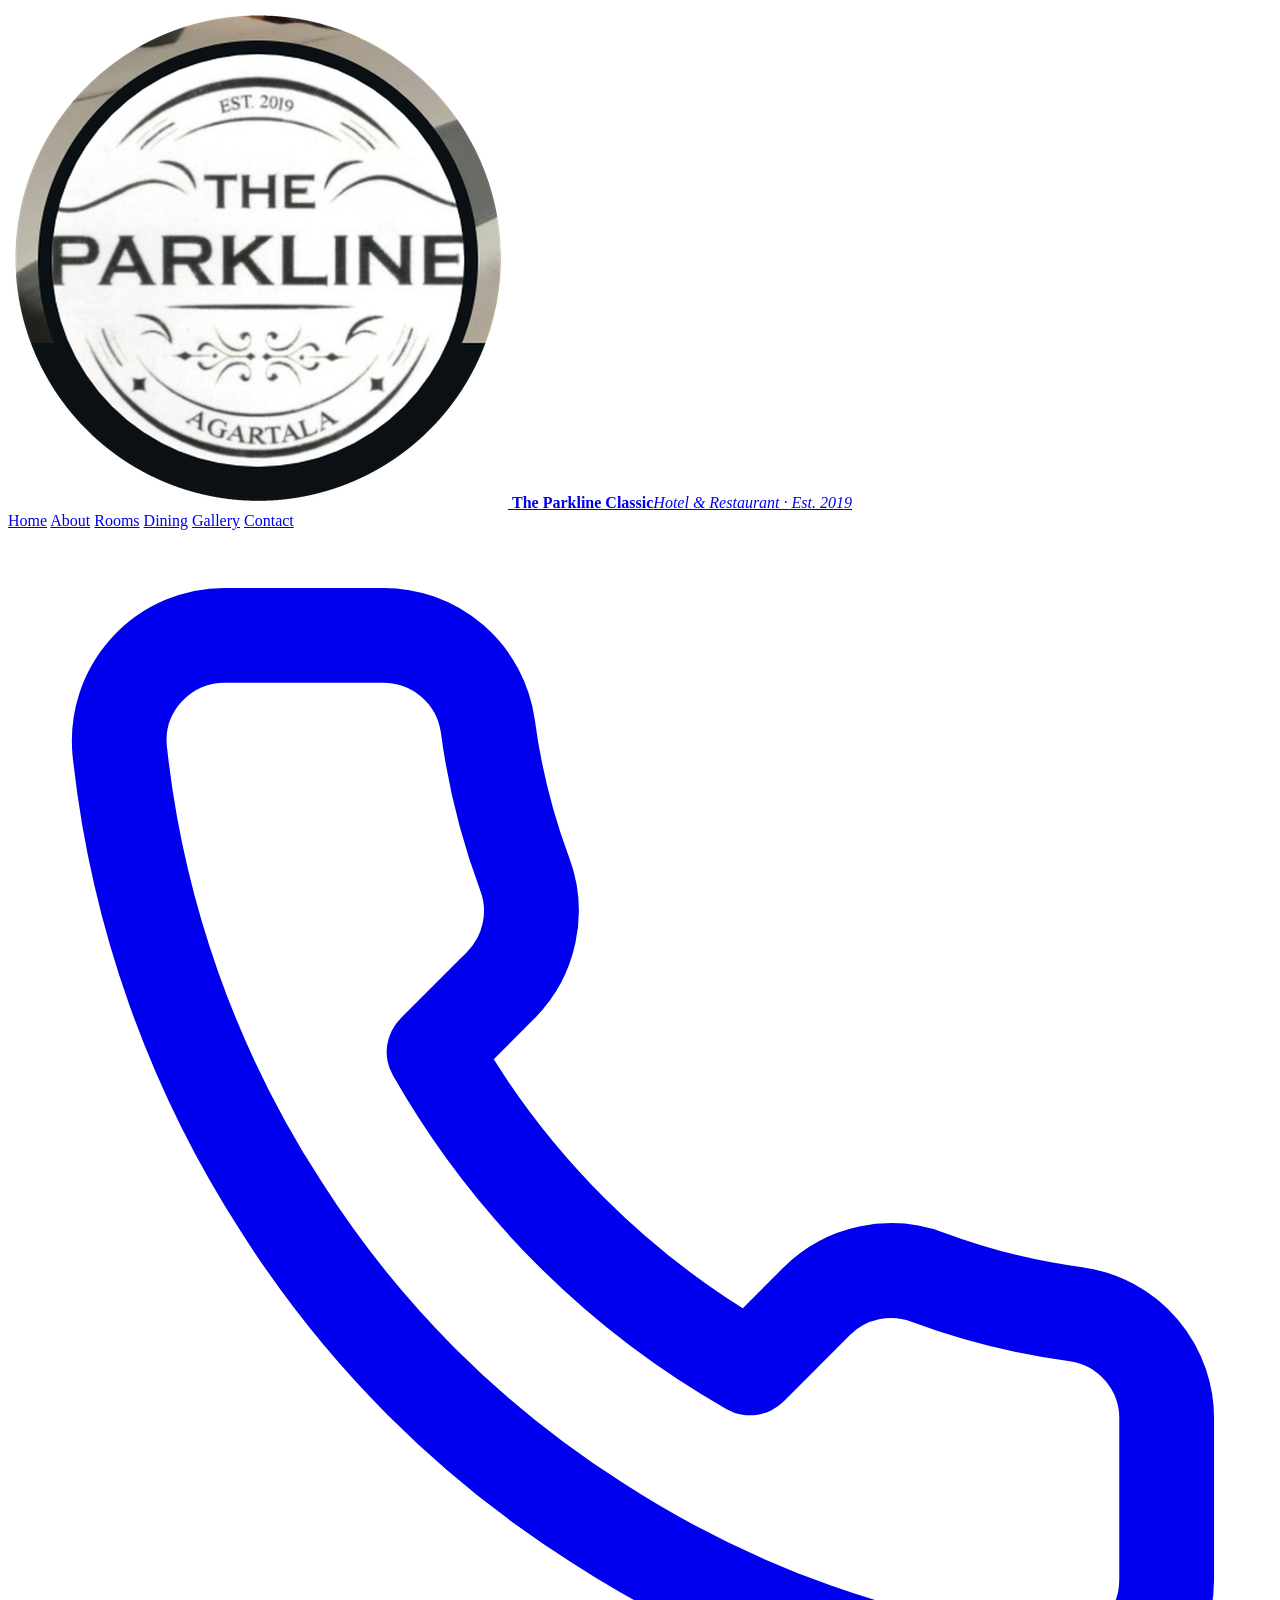
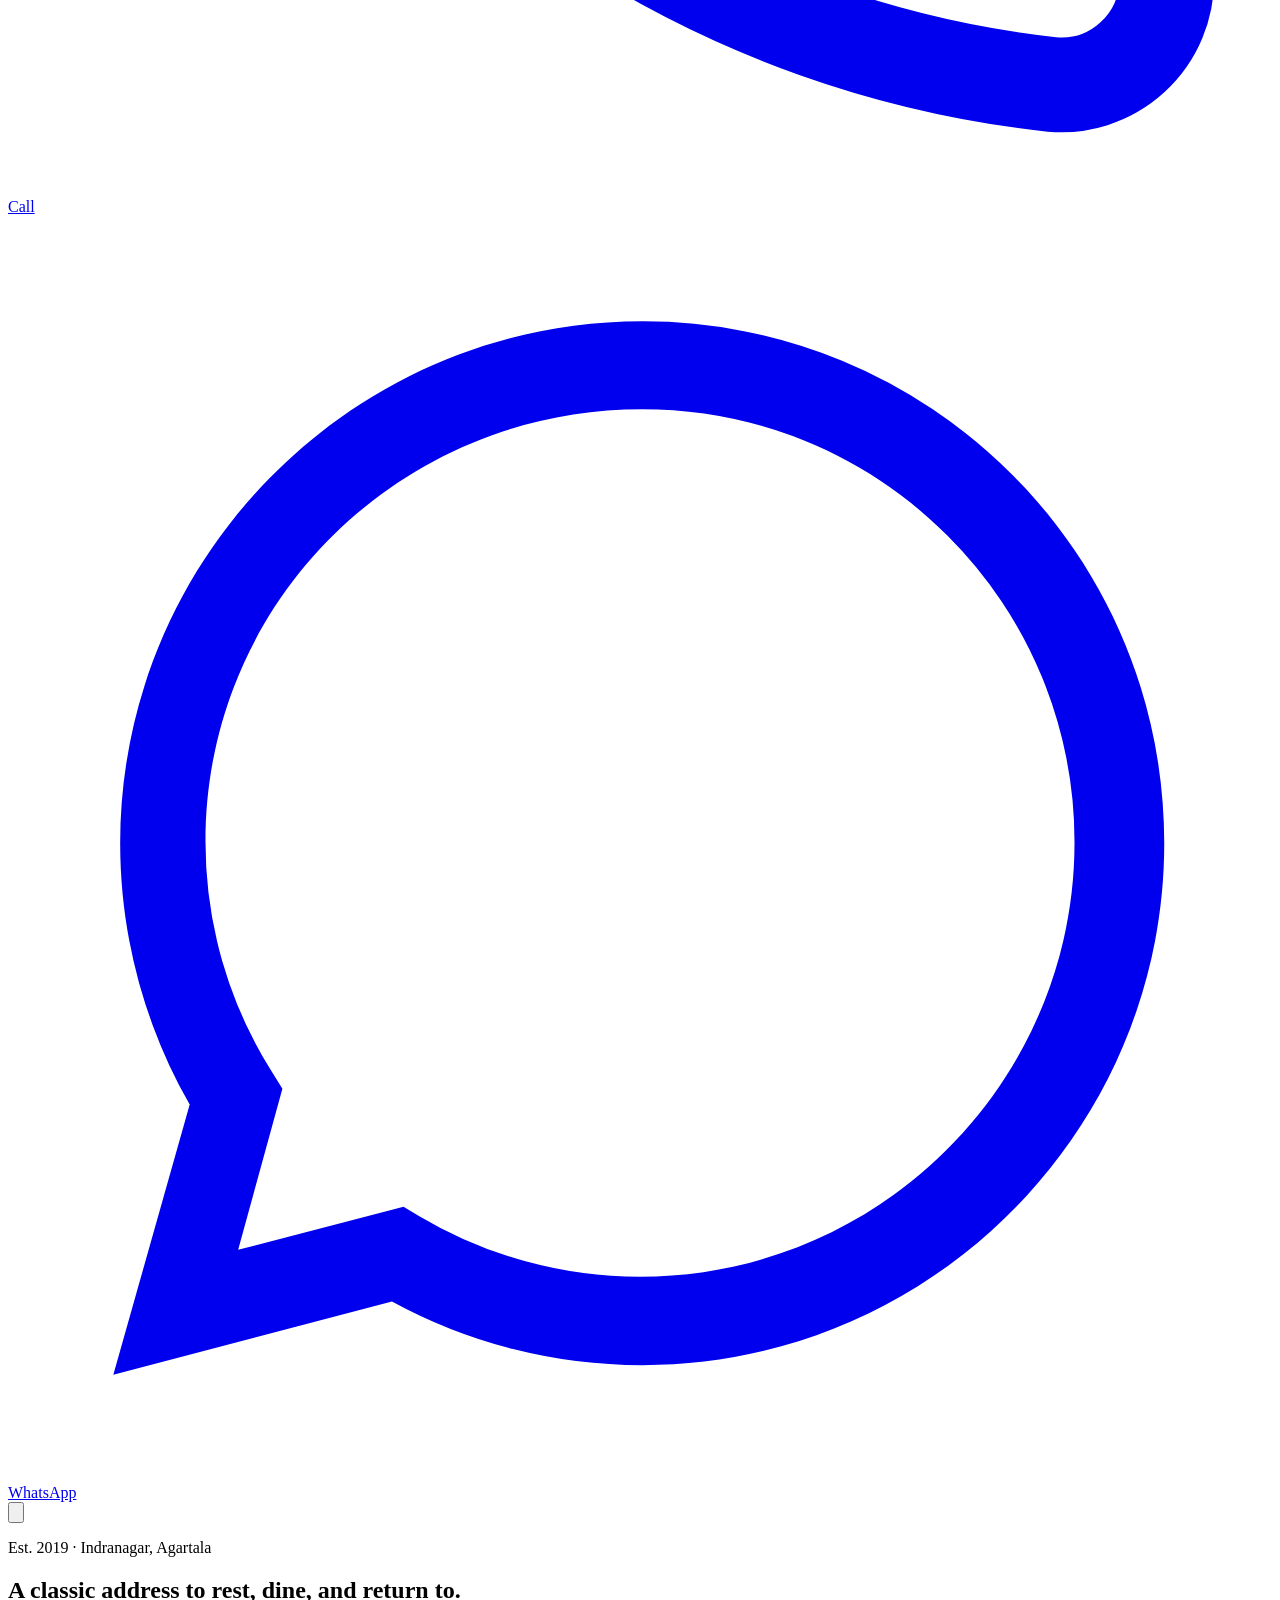
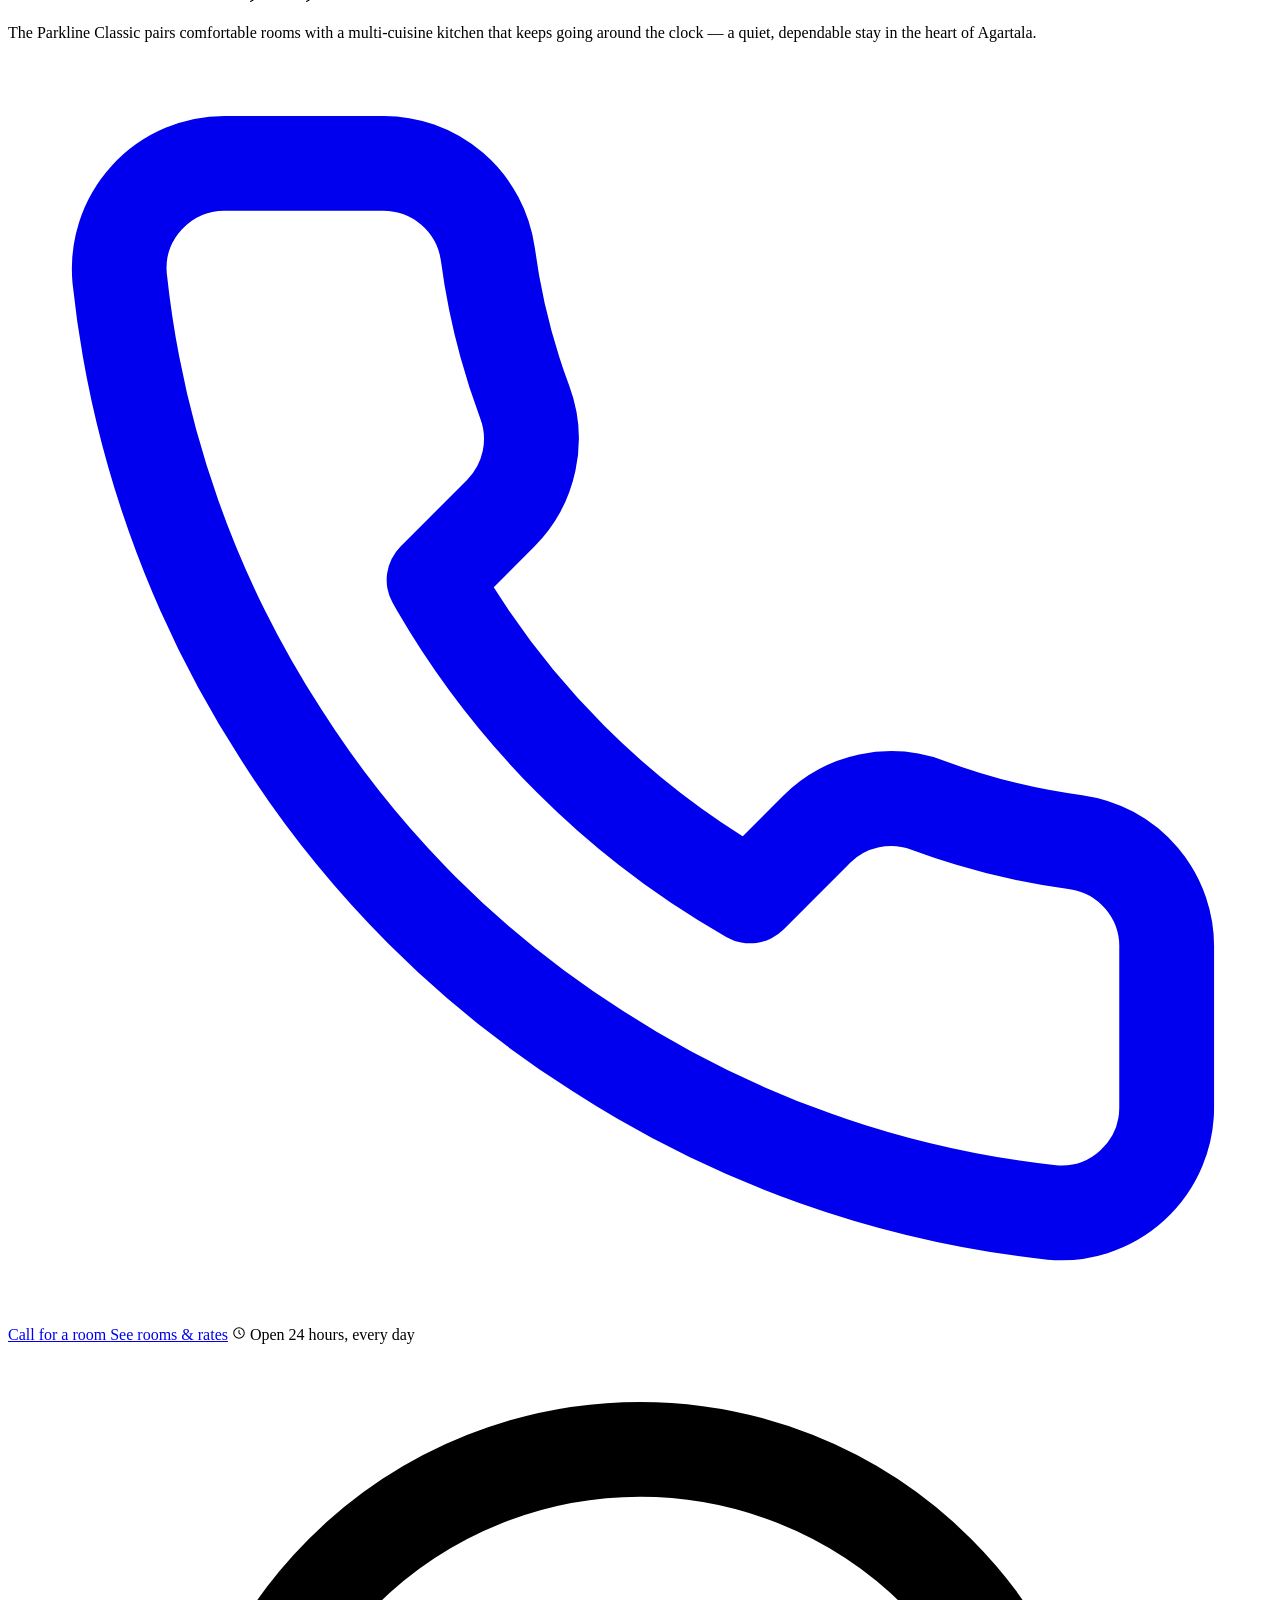
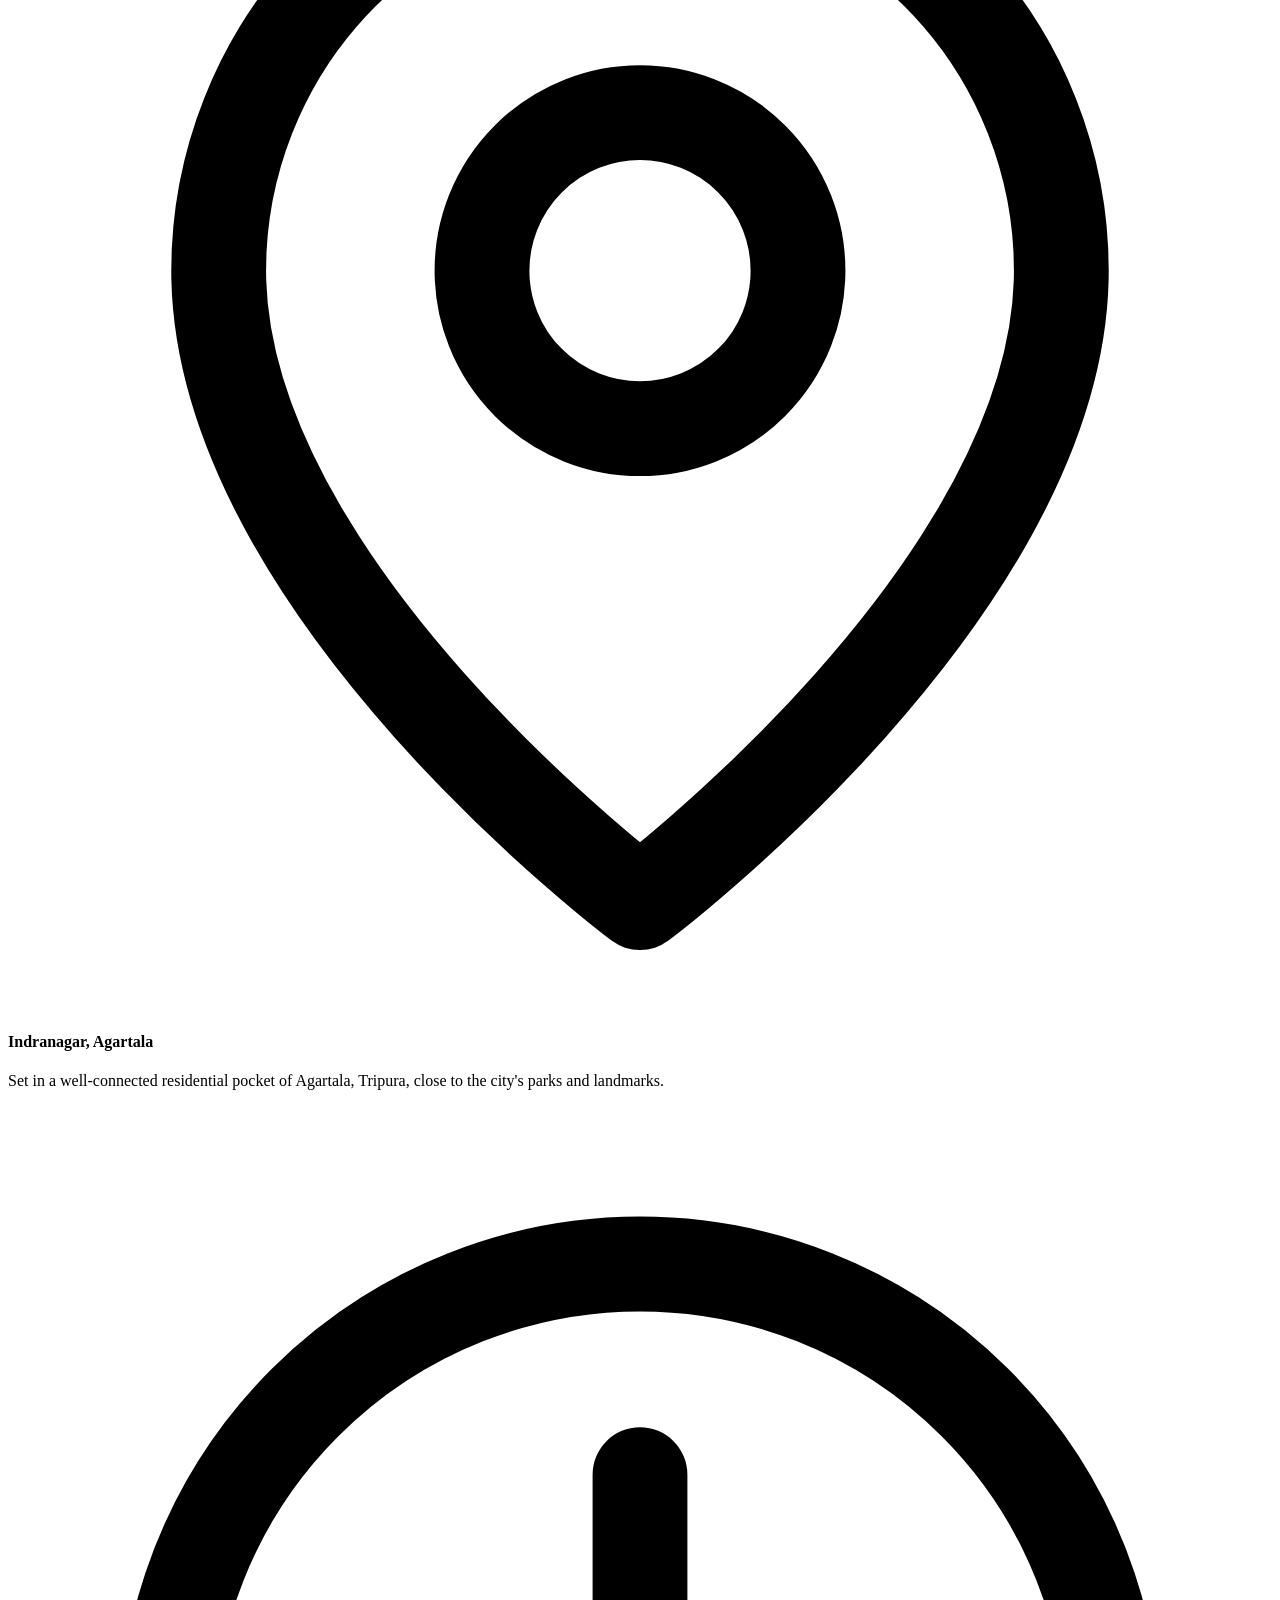
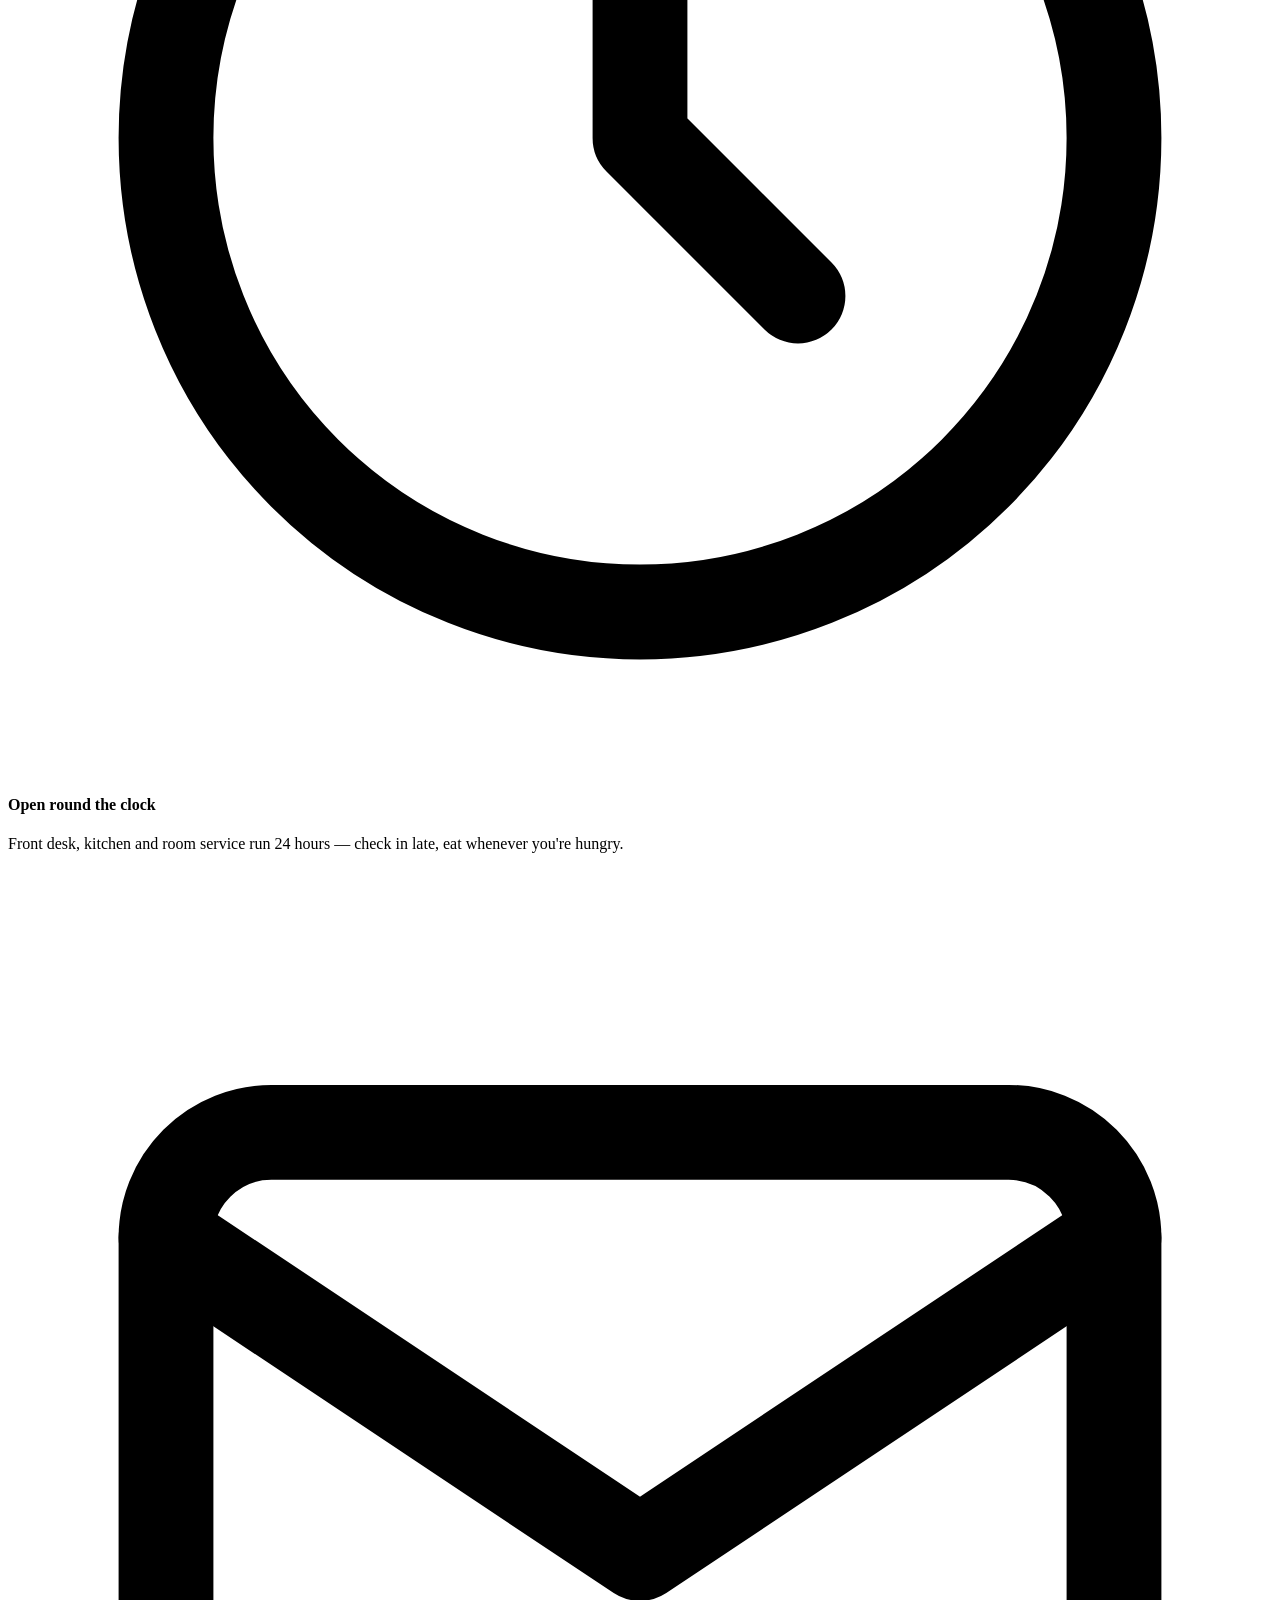
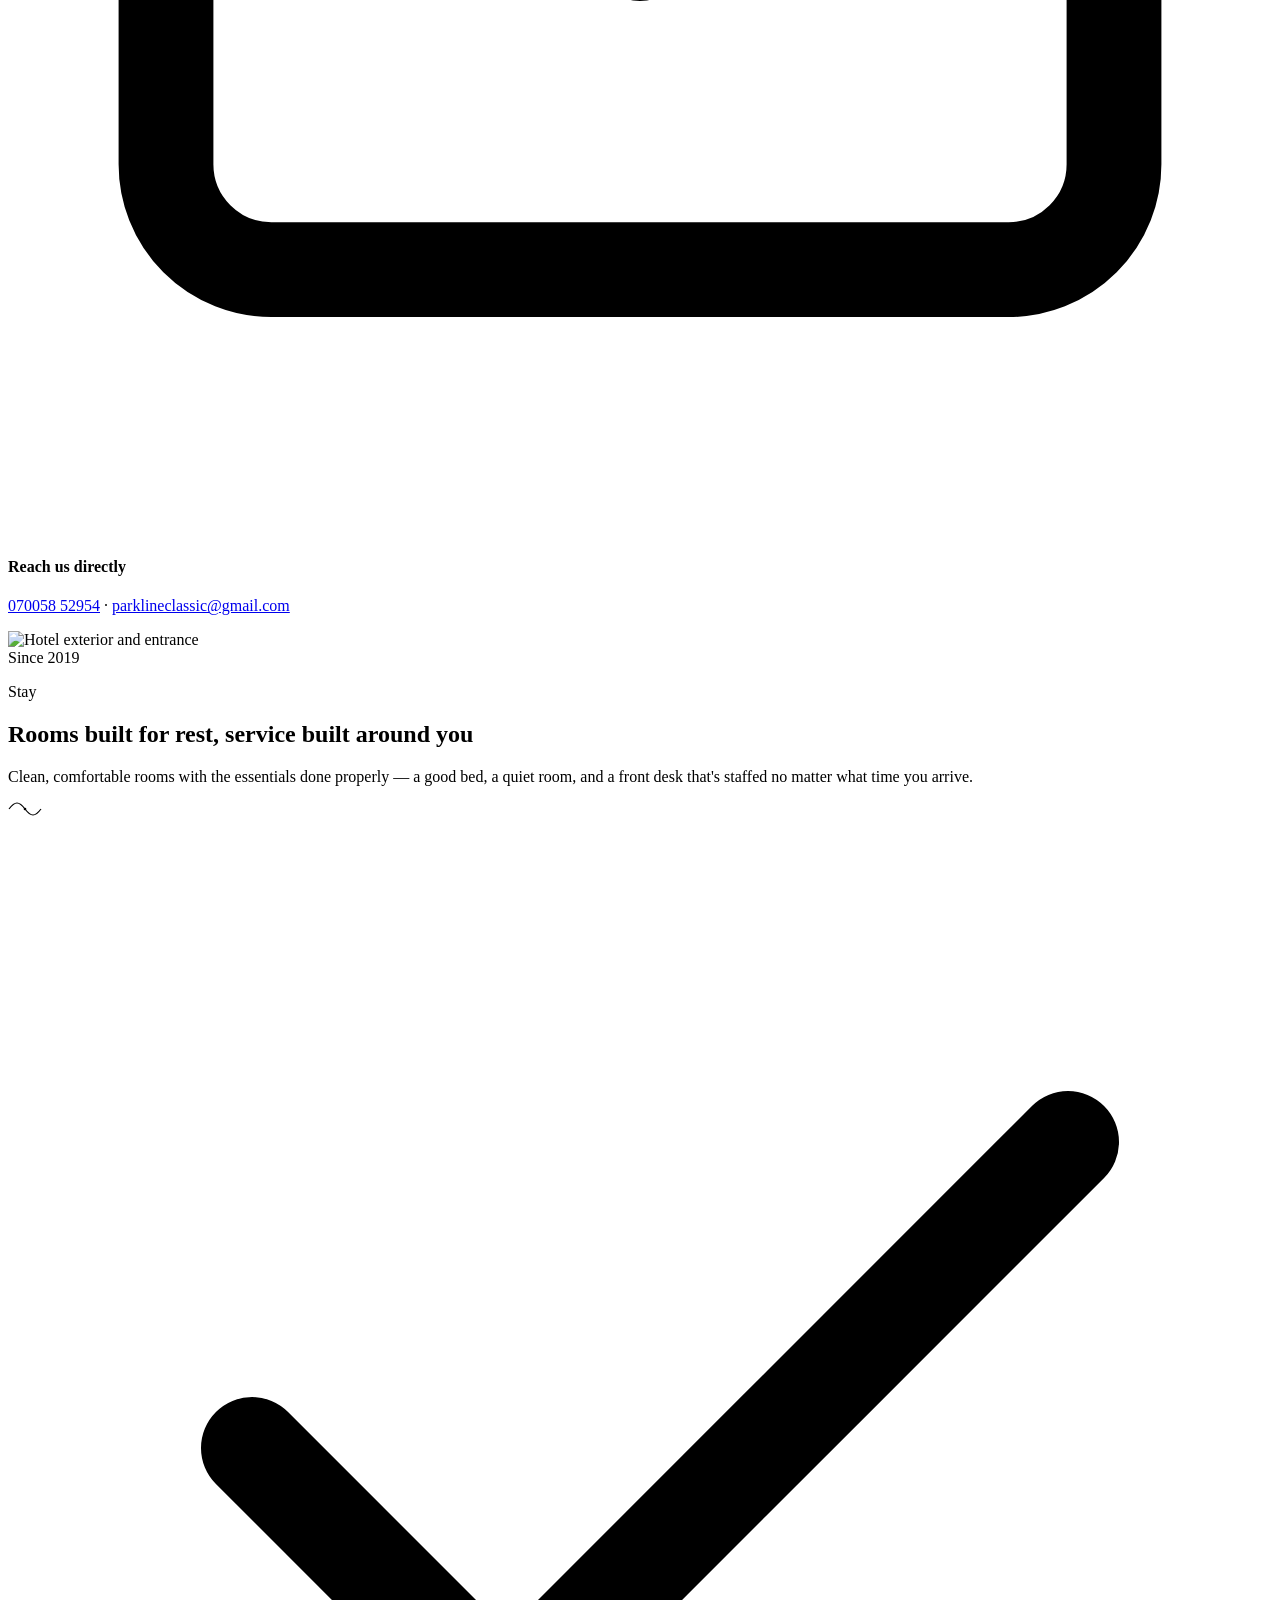
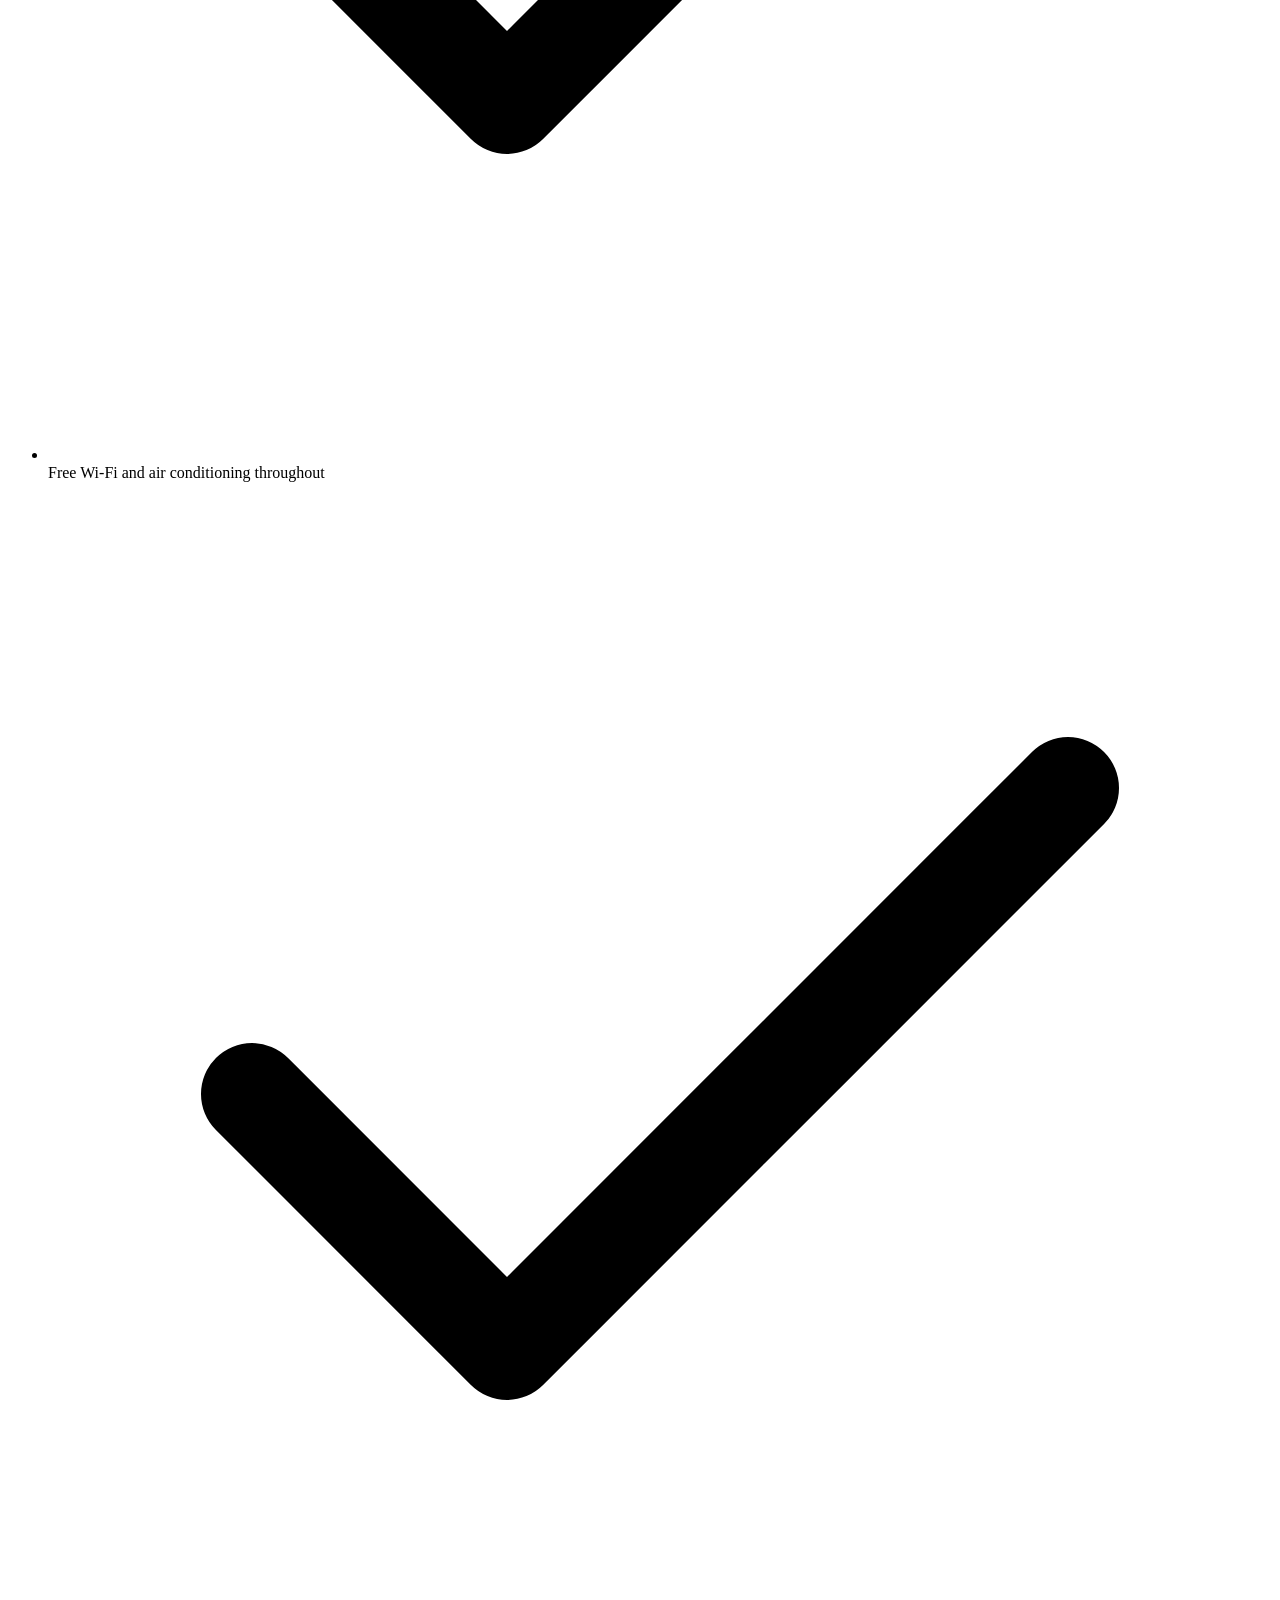
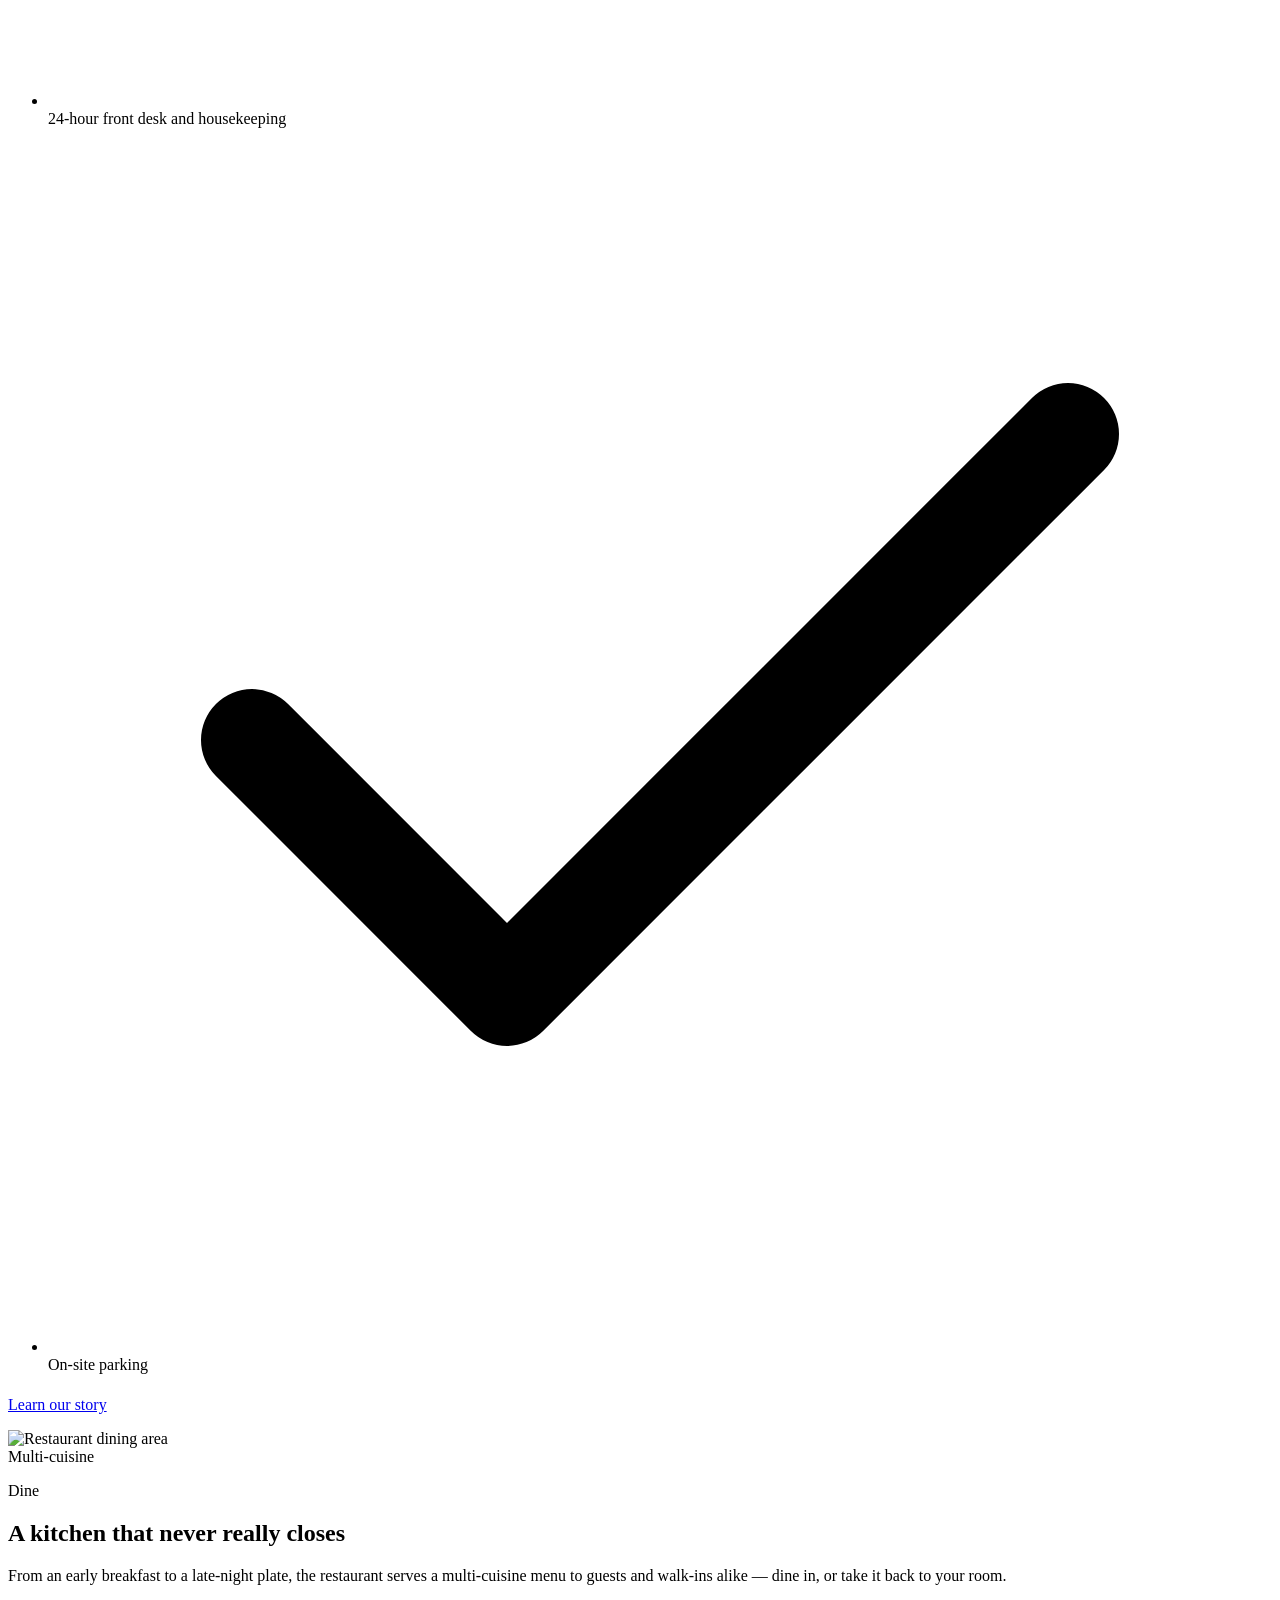
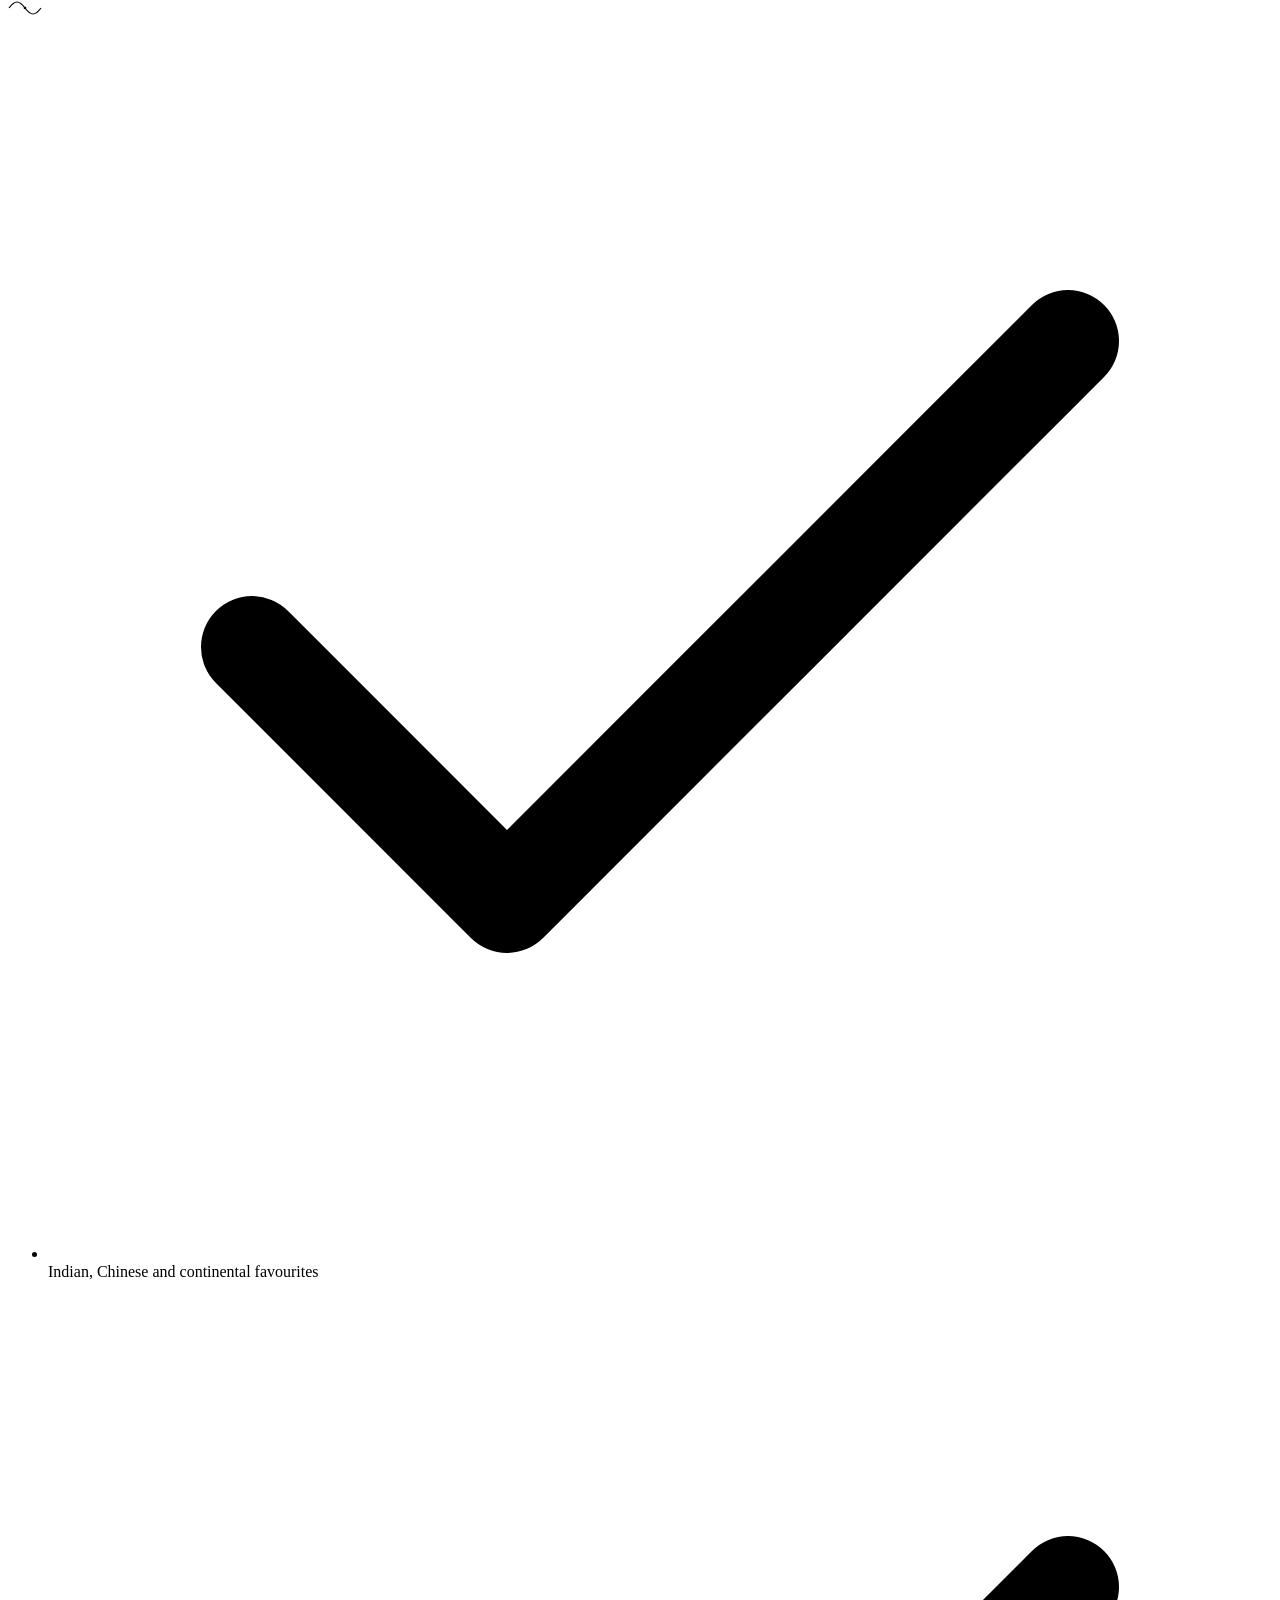
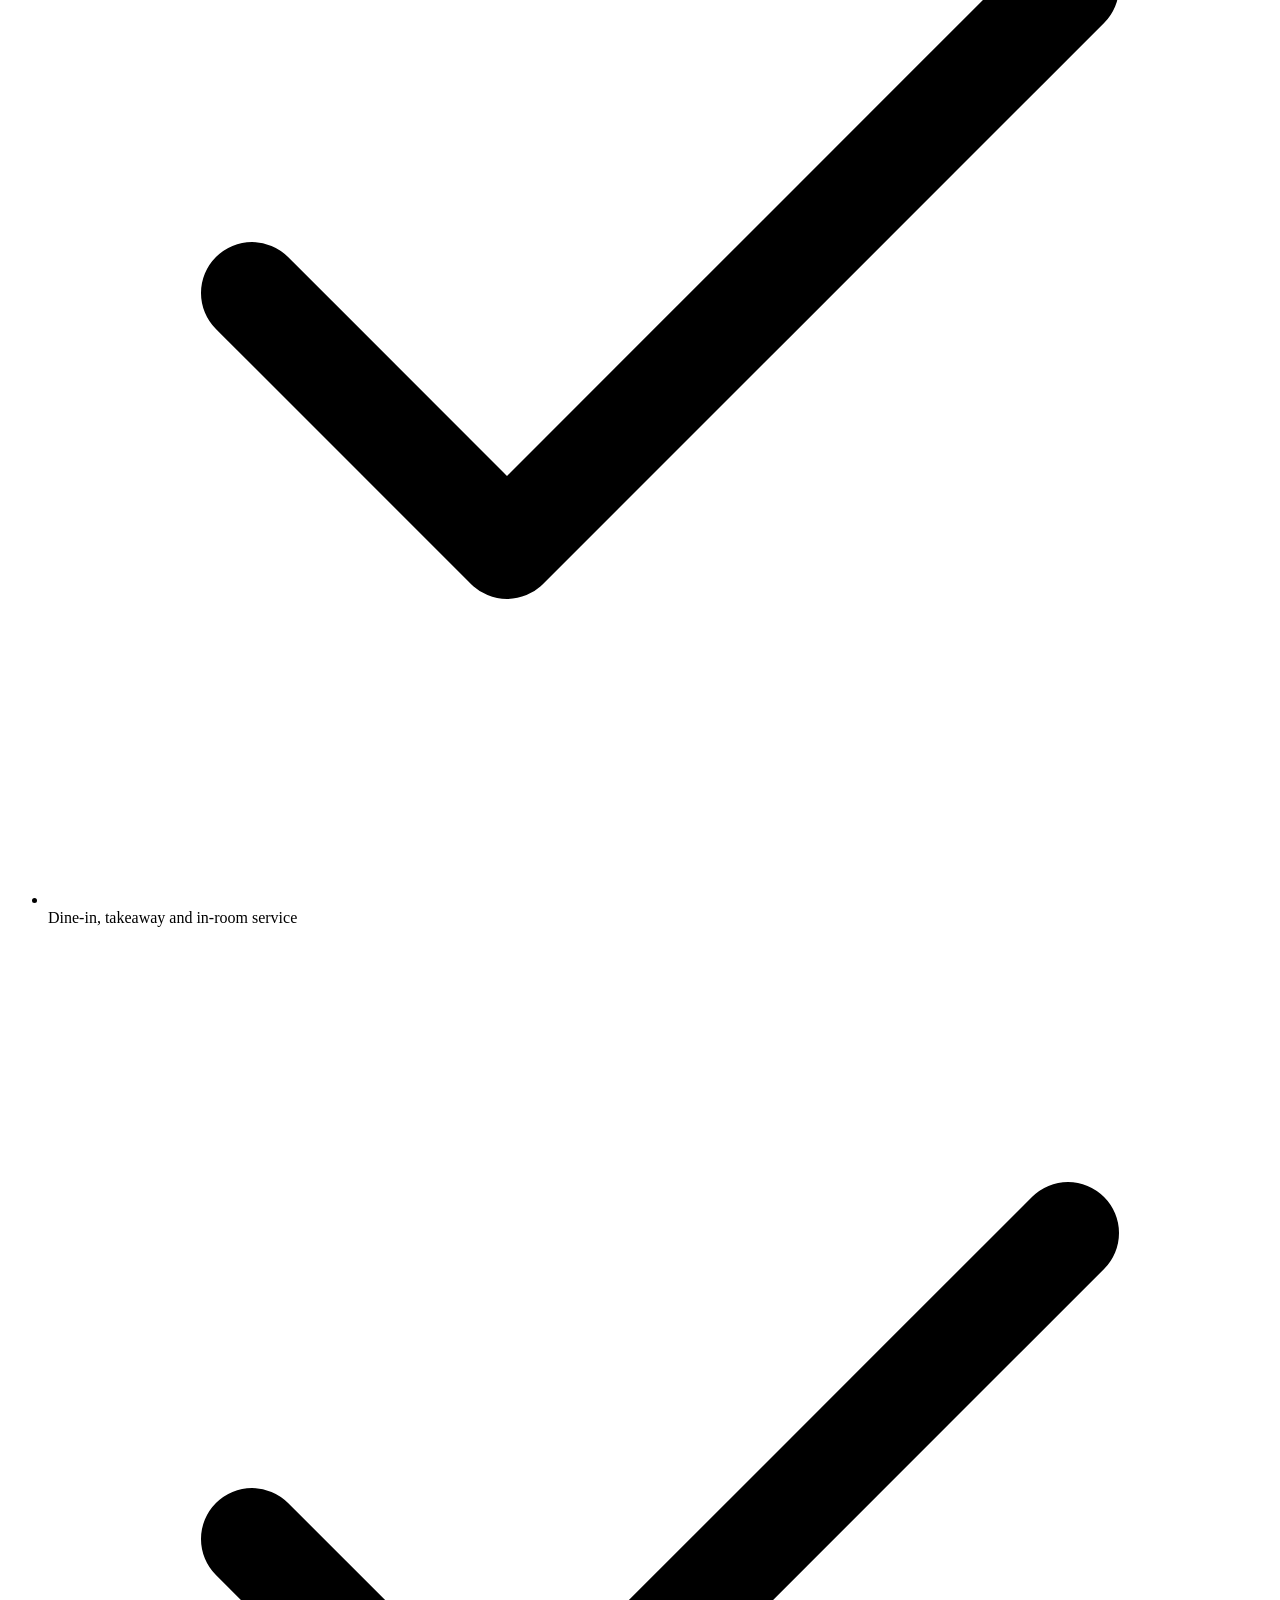
==== commit c3141713: "Update index.html" ====
--- a/index.html
+++ b/index.html
@@ -6,7 +6,7 @@
 <title>The Parkline Classic — Hotel & Restaurant, Agartala</title>
 <meta name="description" content="The Parkline Classic is a hotel and multi-cuisine restaurant in Indranagar, Agartala, open 24 hours. Rooms, dining and reservations.">
 <link rel="icon" href="parkline-seal.png">
-<link rel="stylesheet" href="styles.css">
+<link rel="stylesheet" href="style.css">
 </head>
 <body>
 
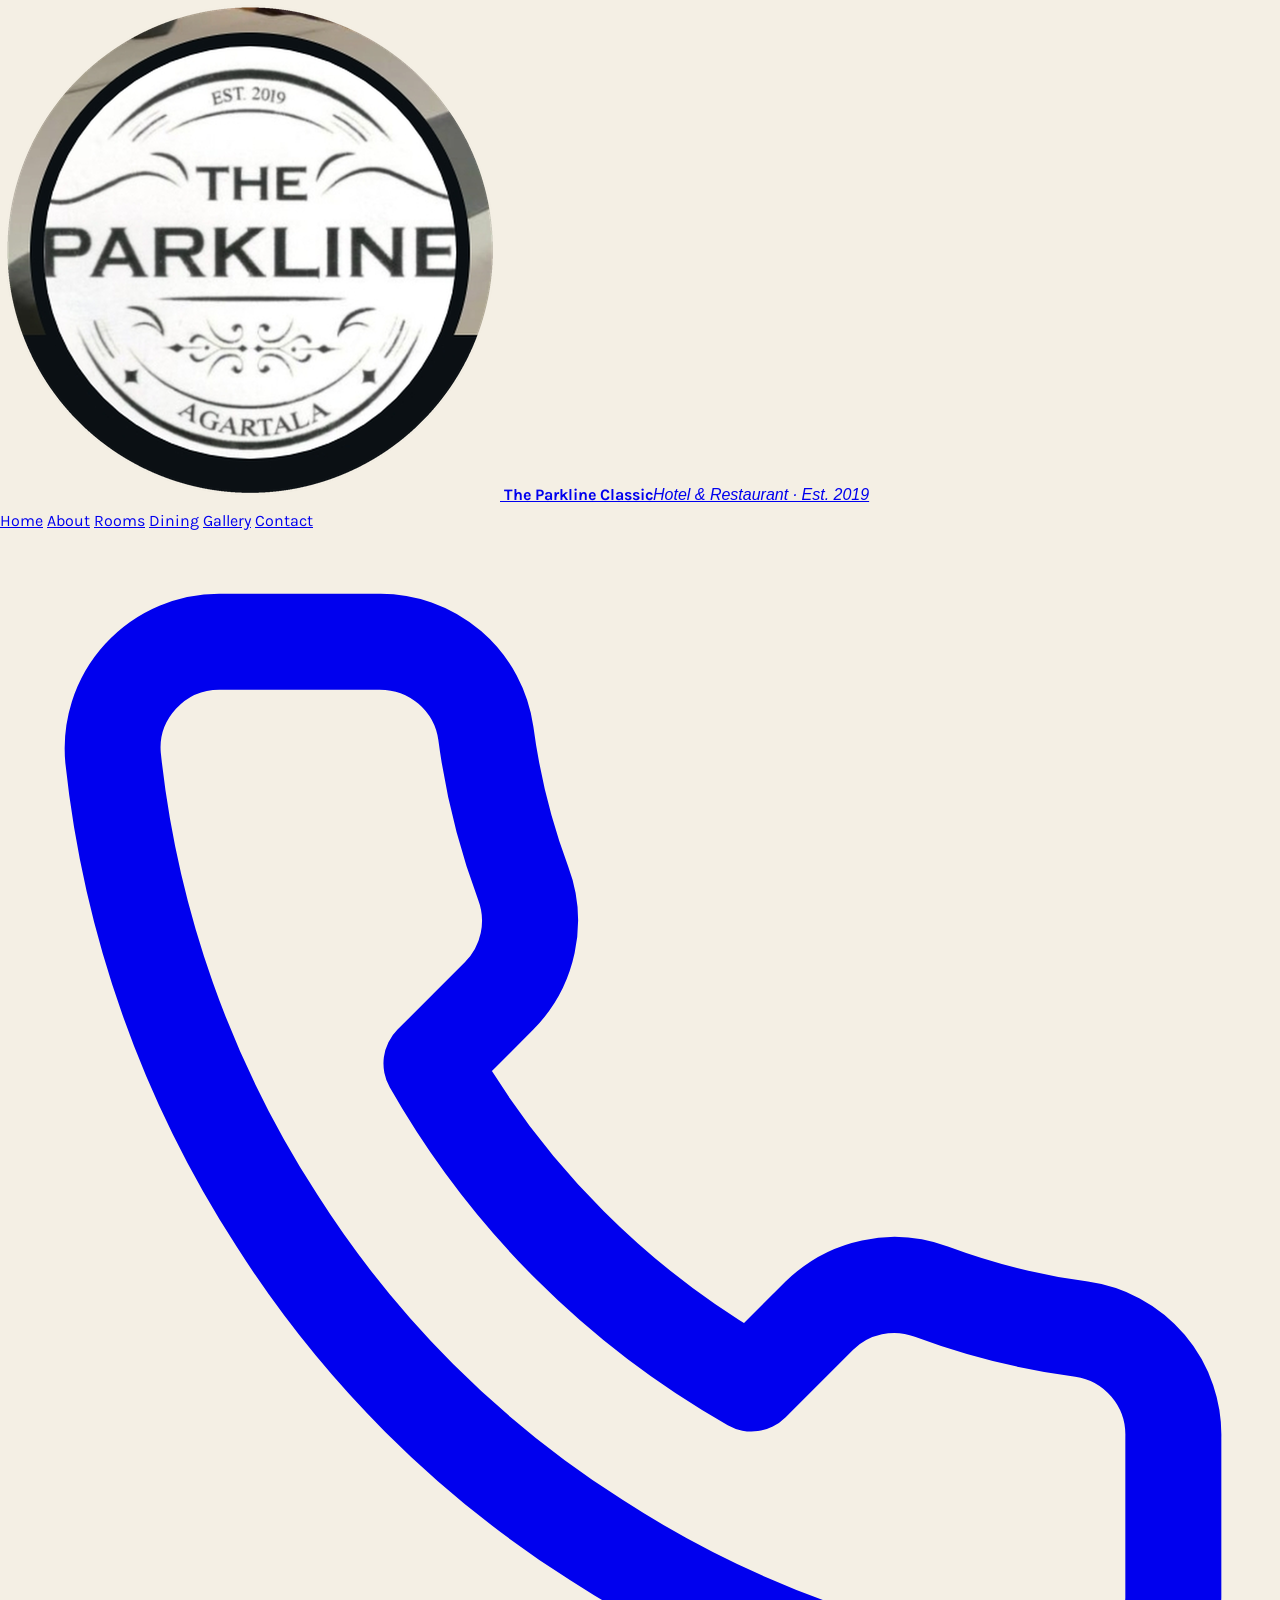
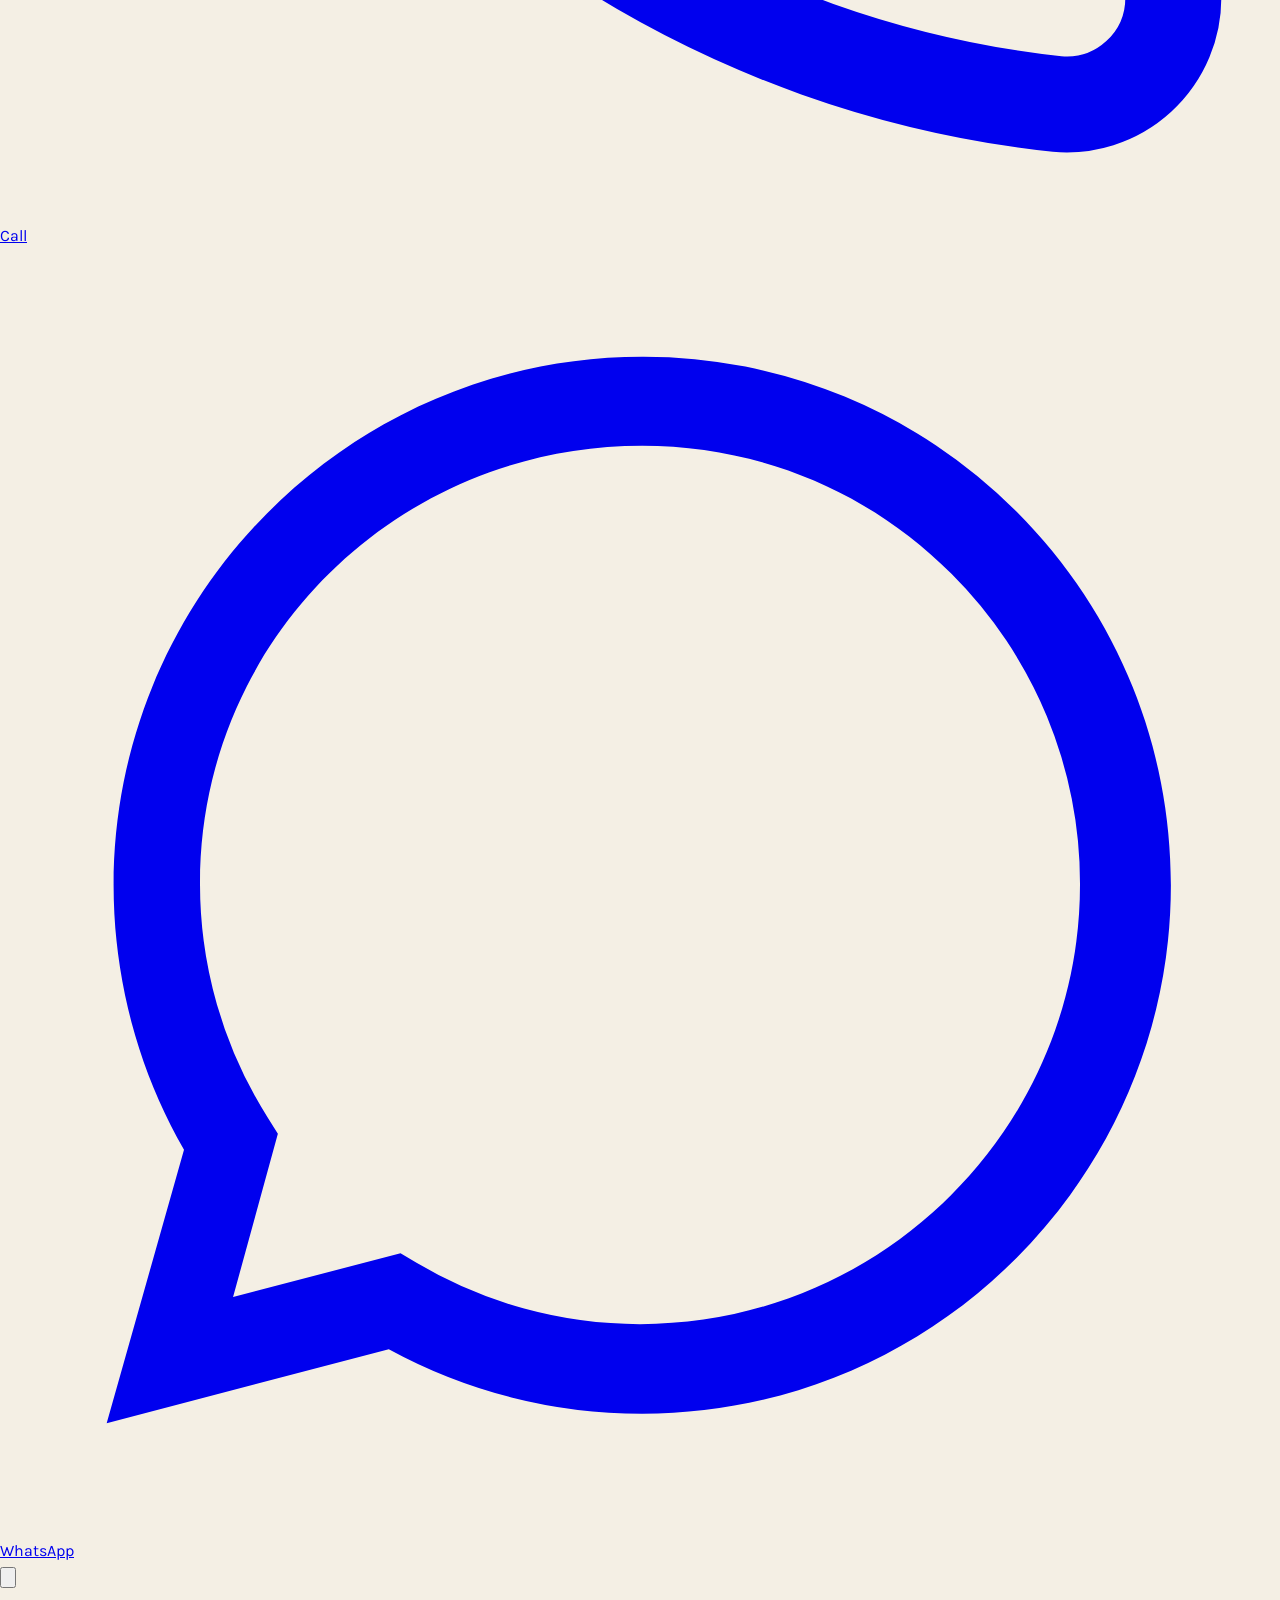
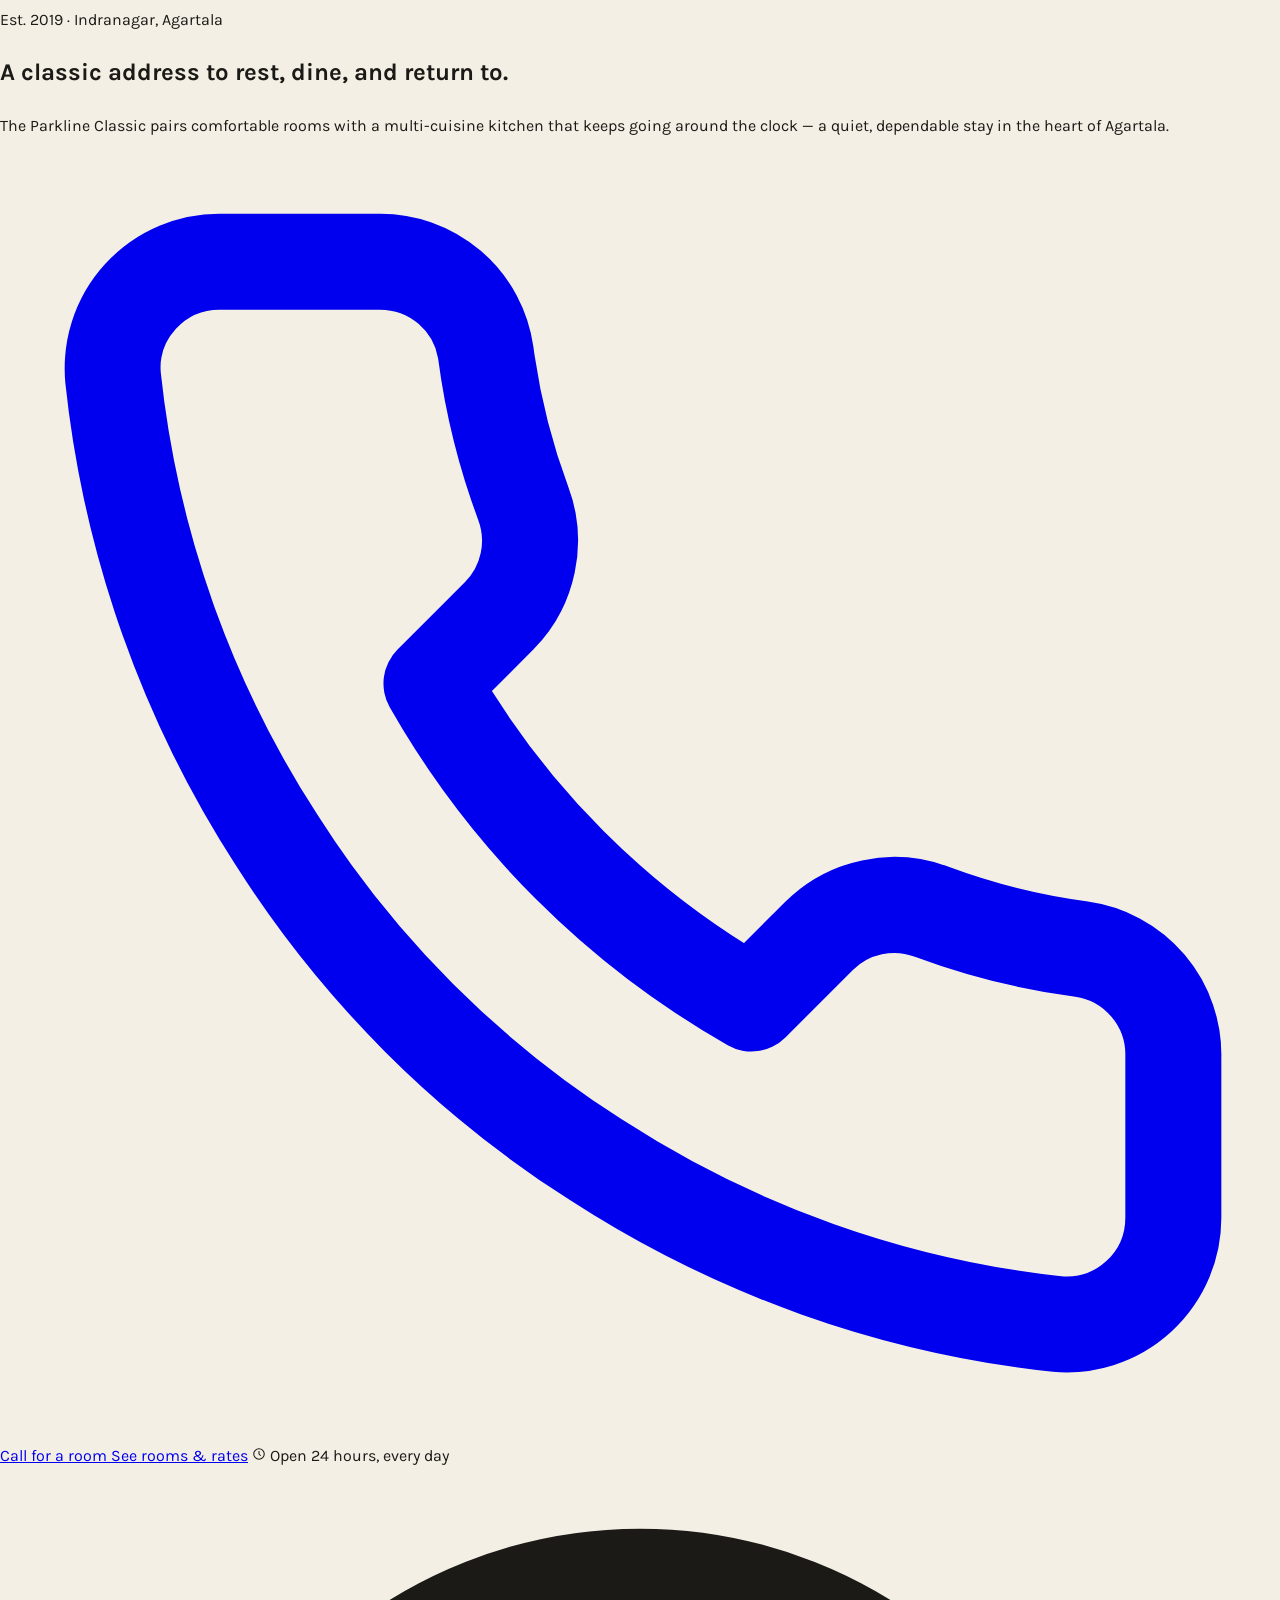
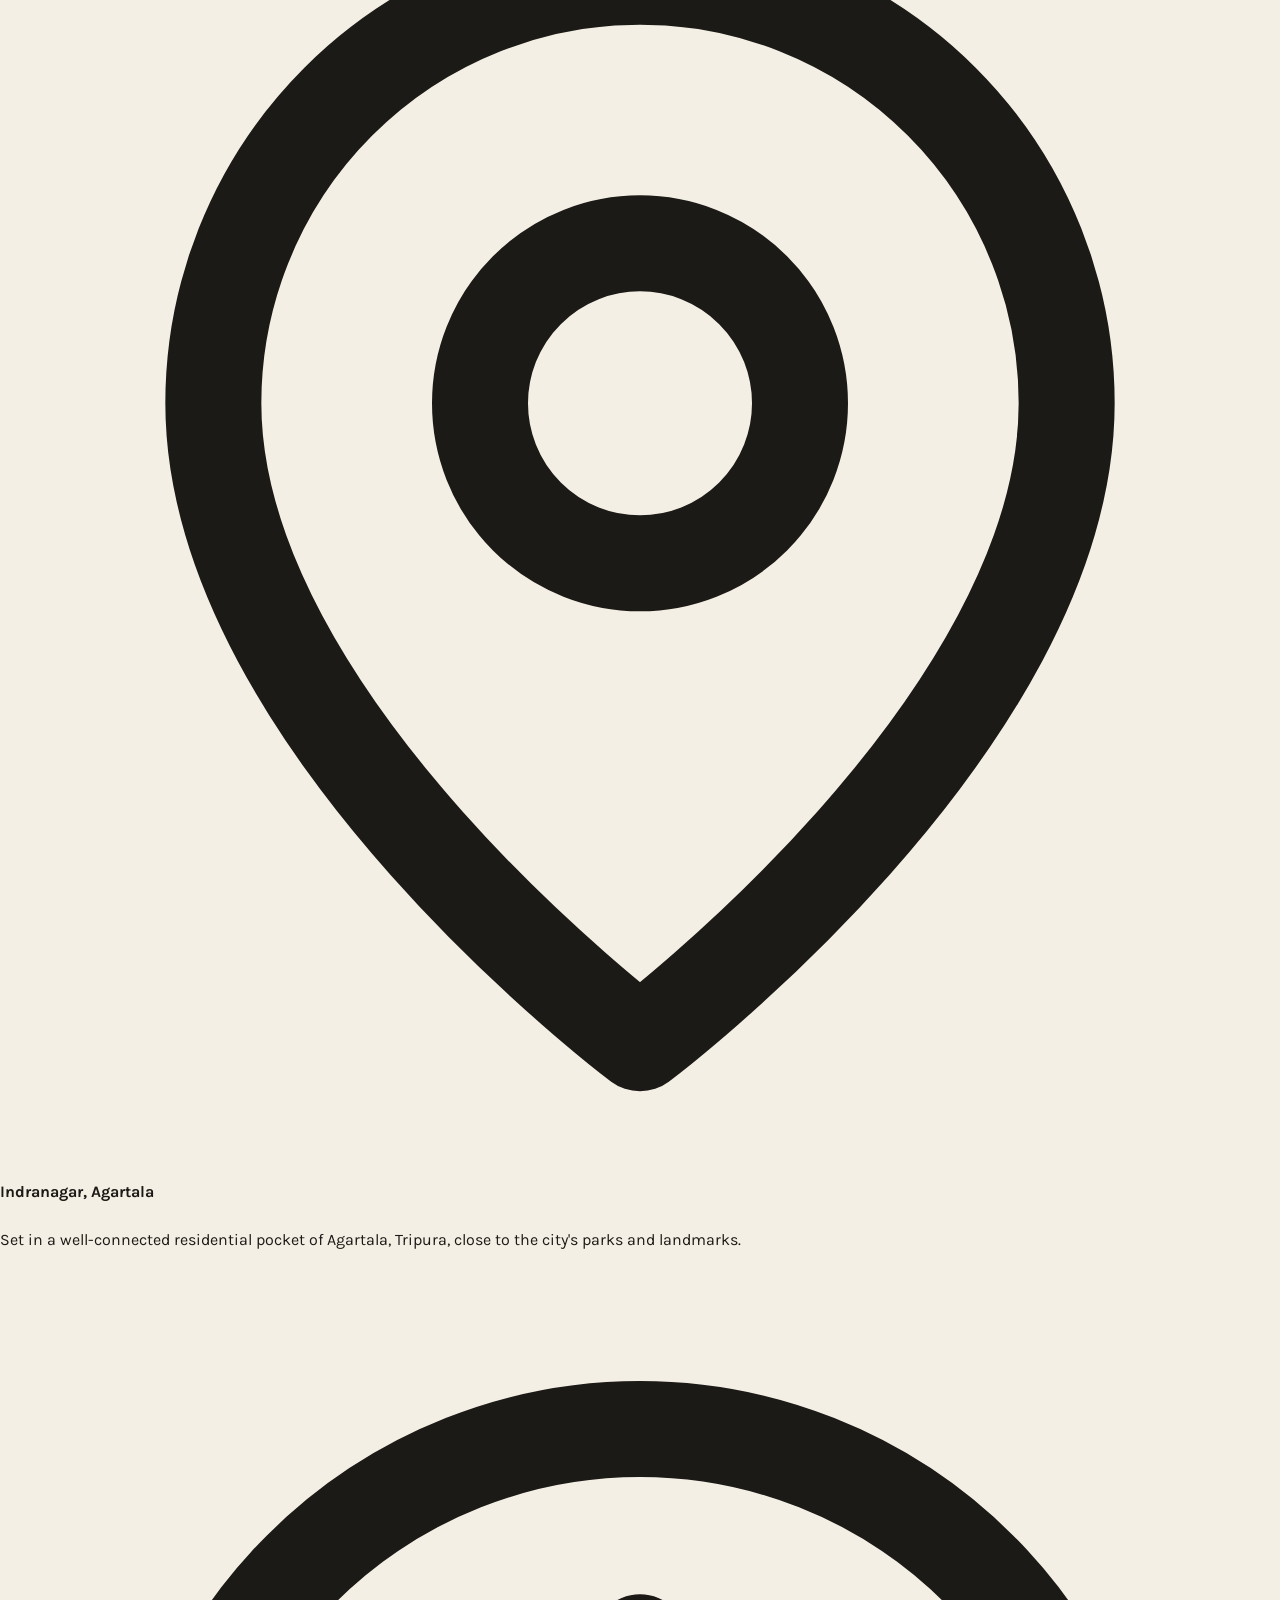
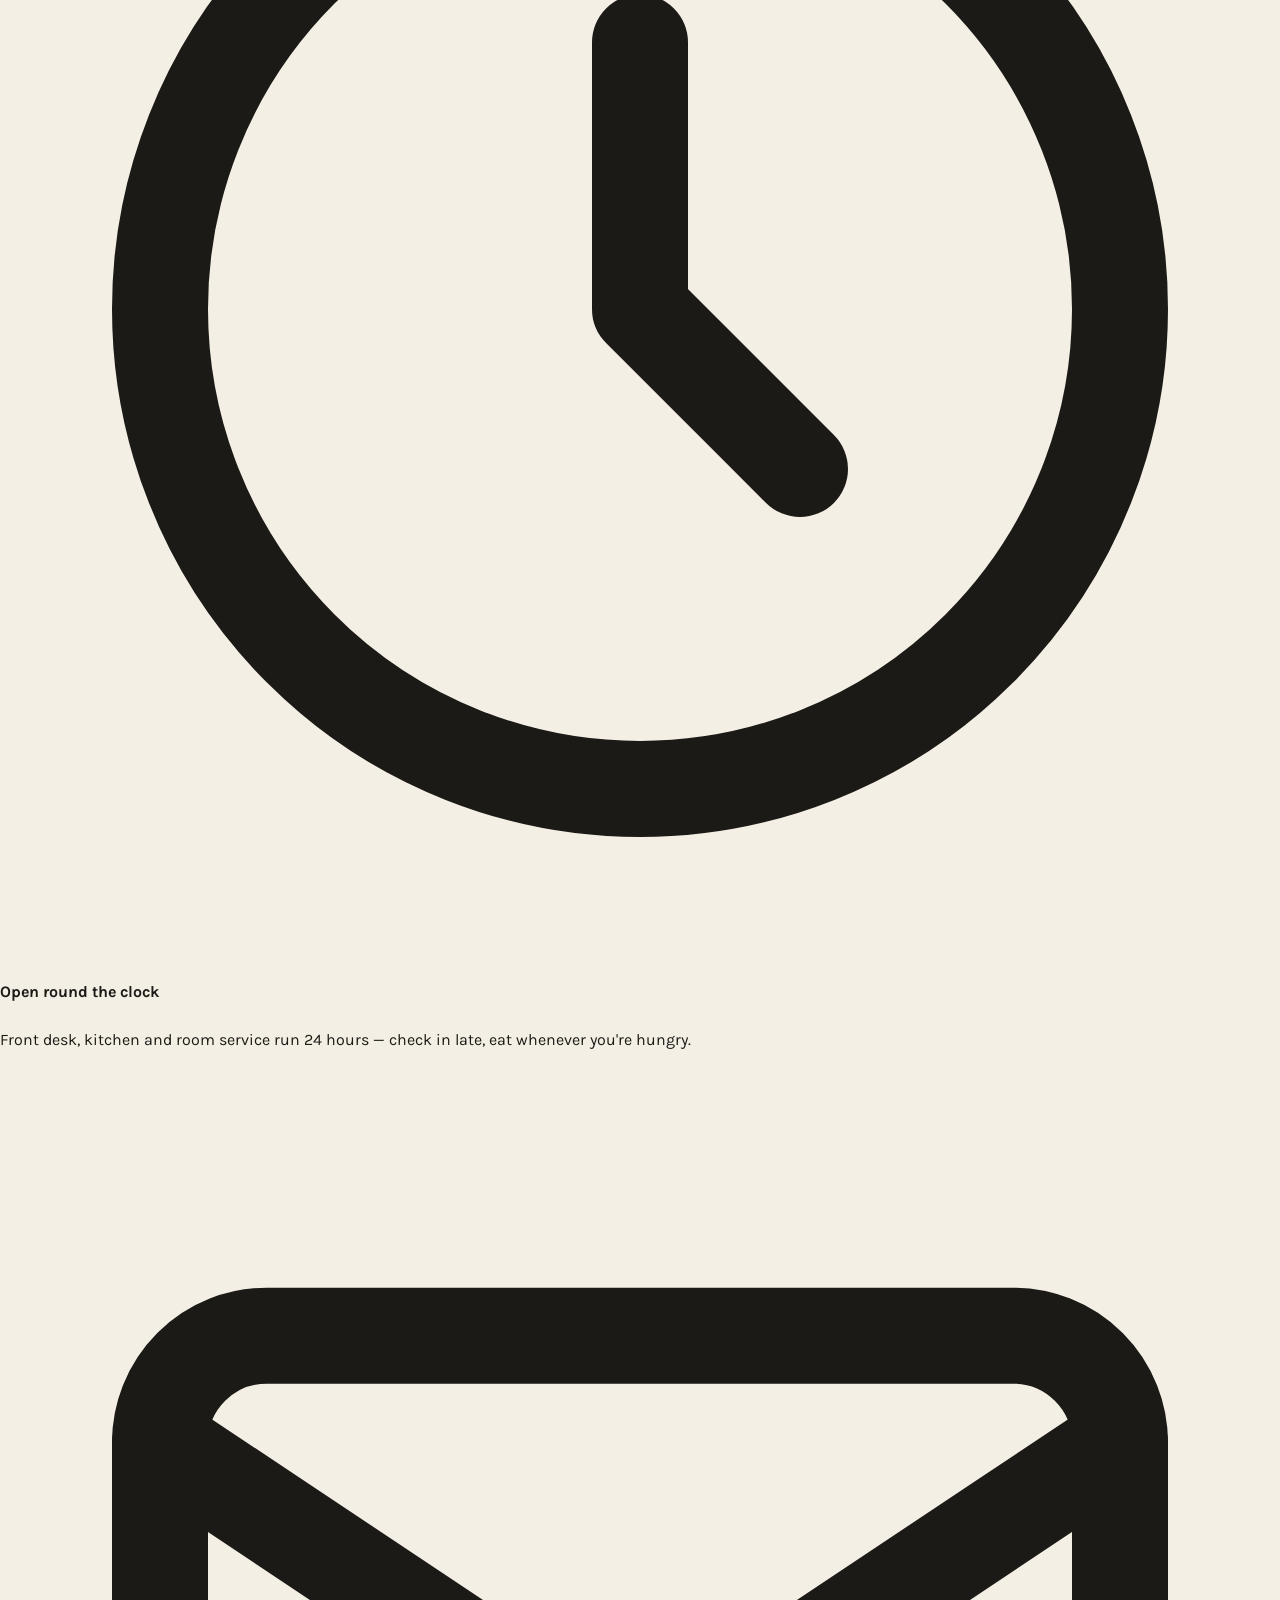
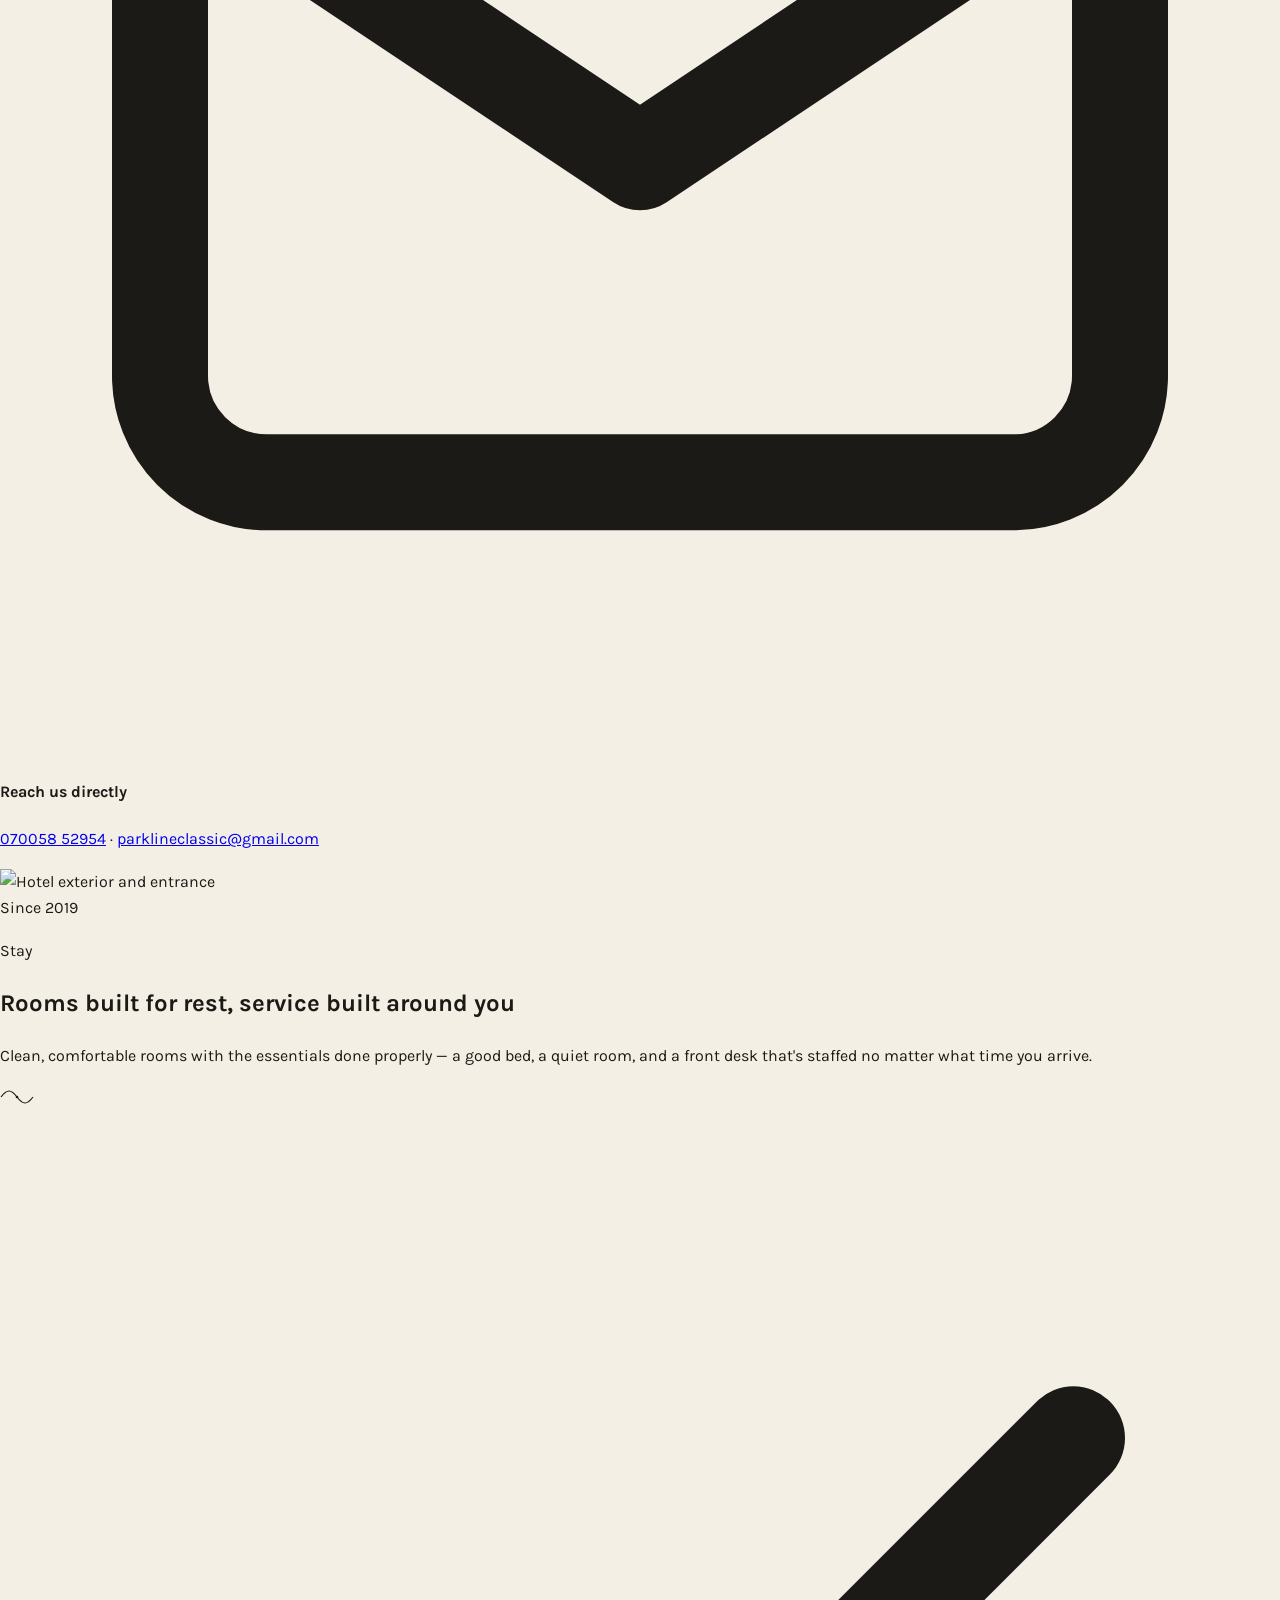
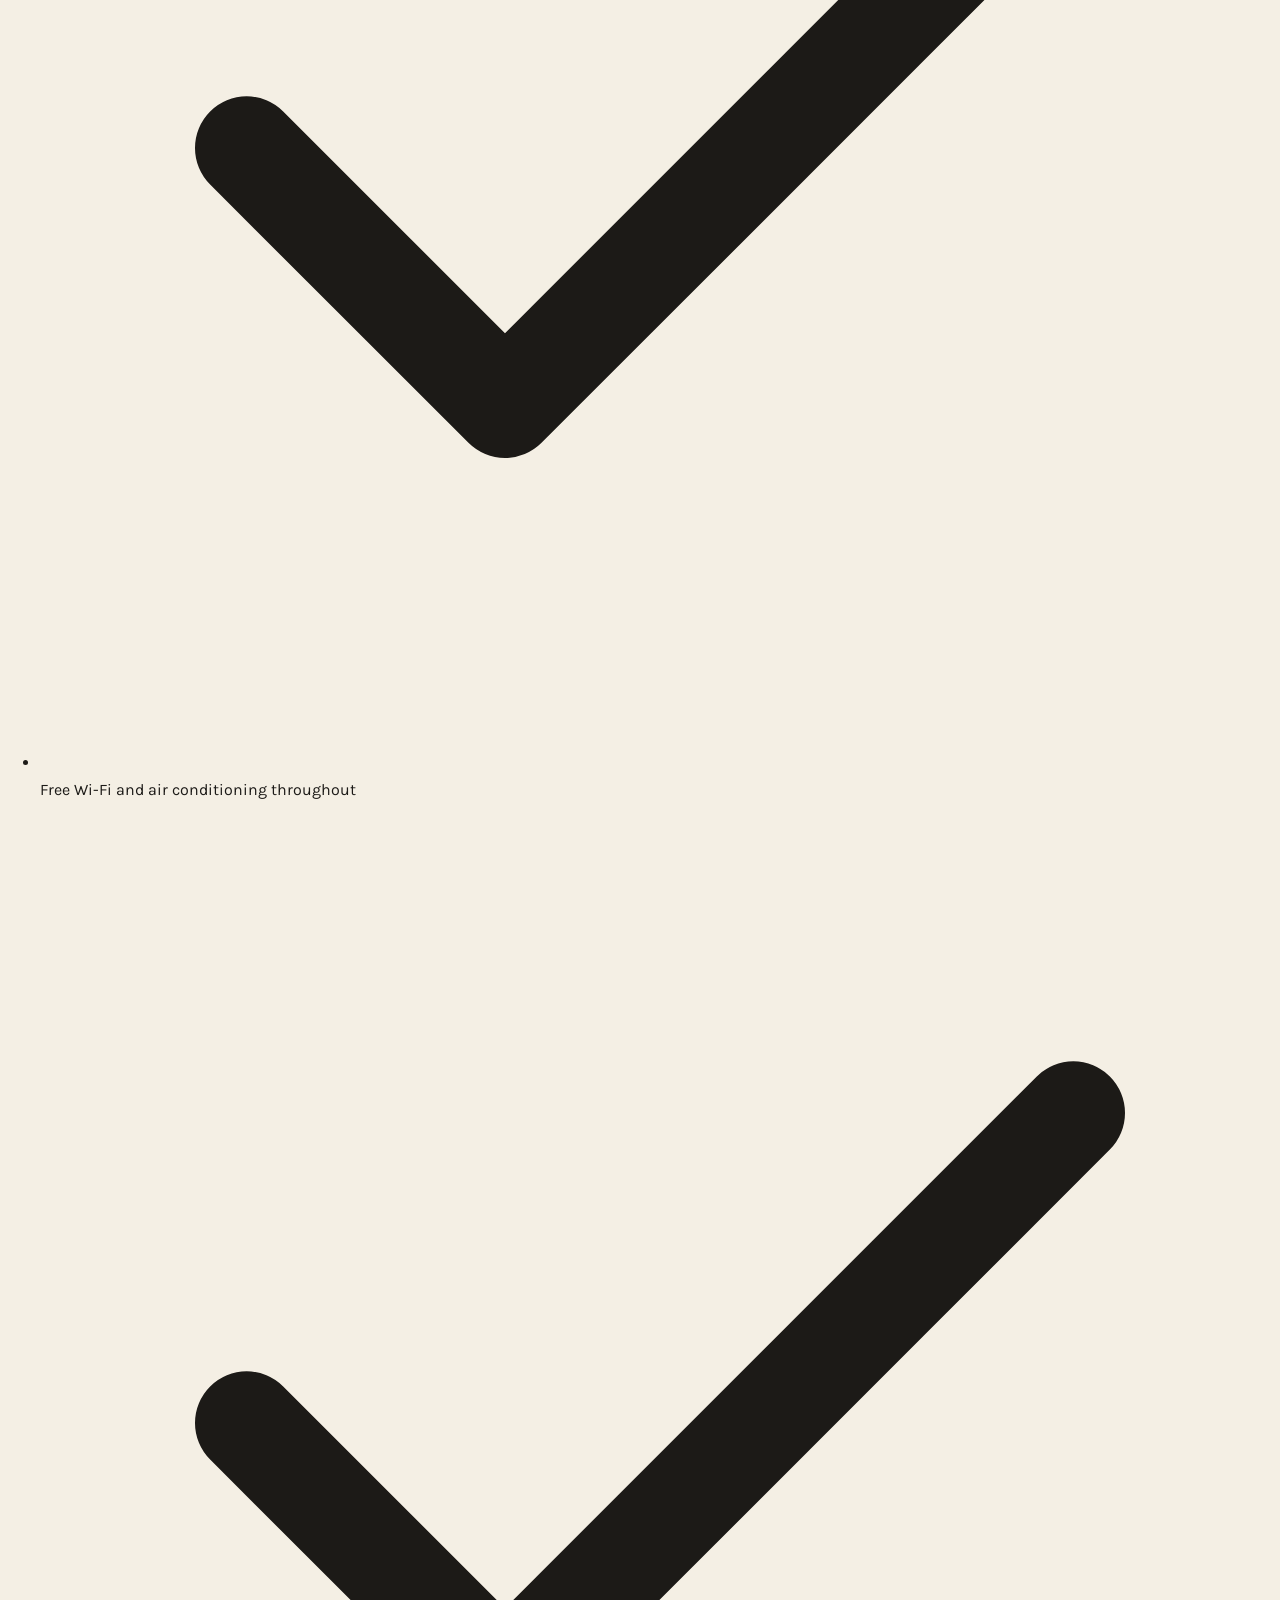
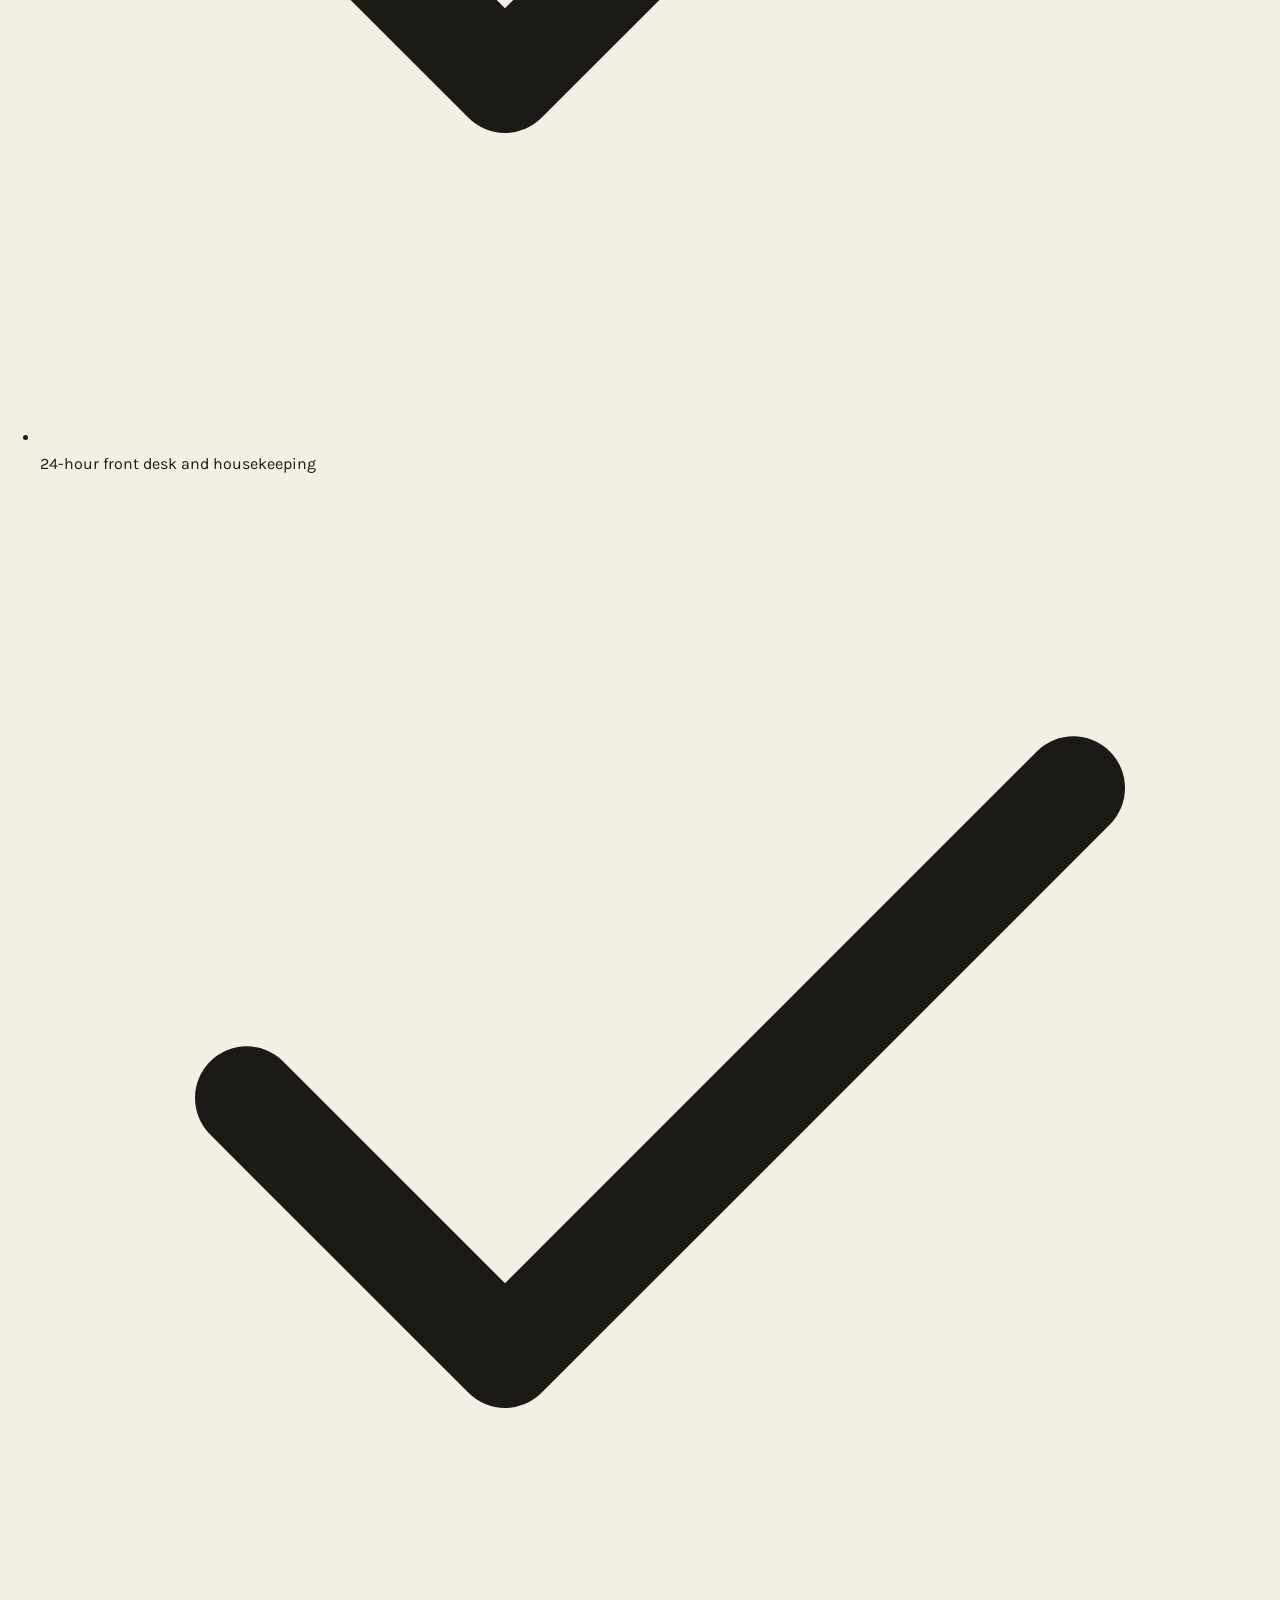
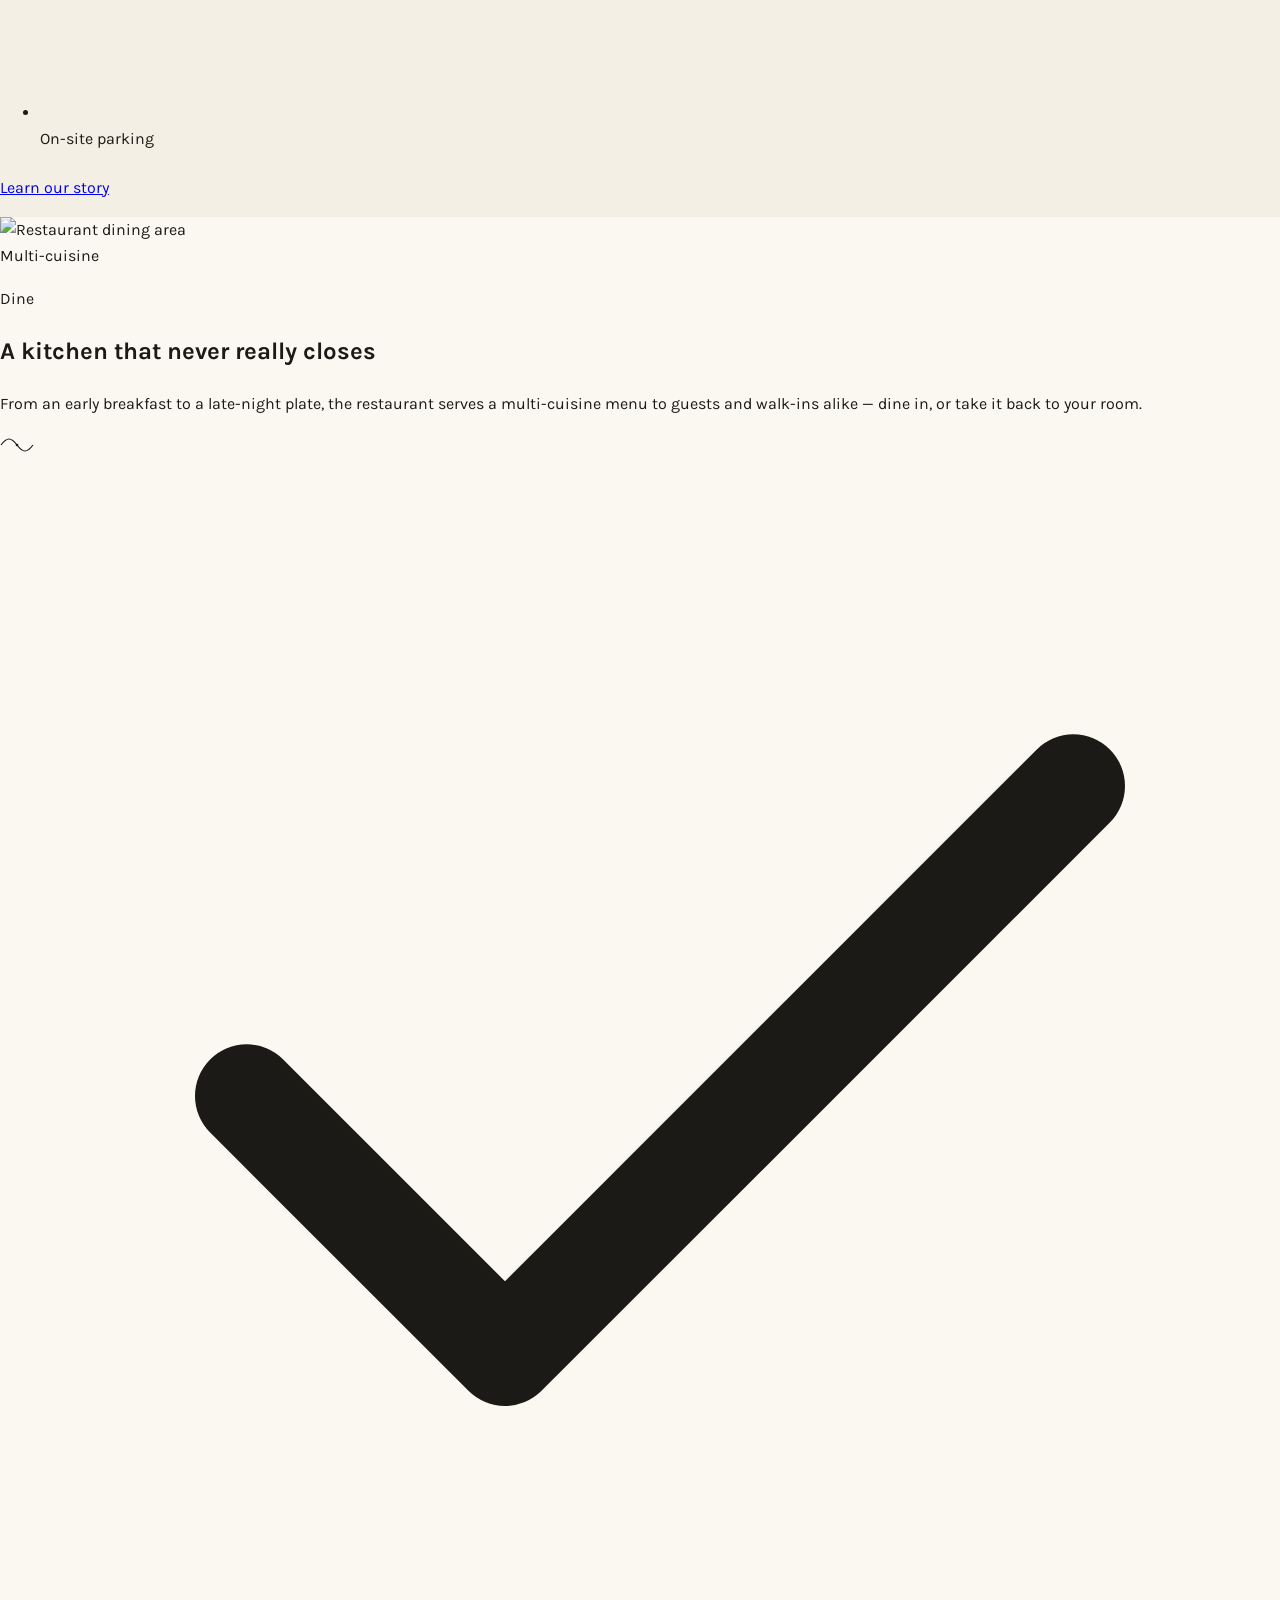
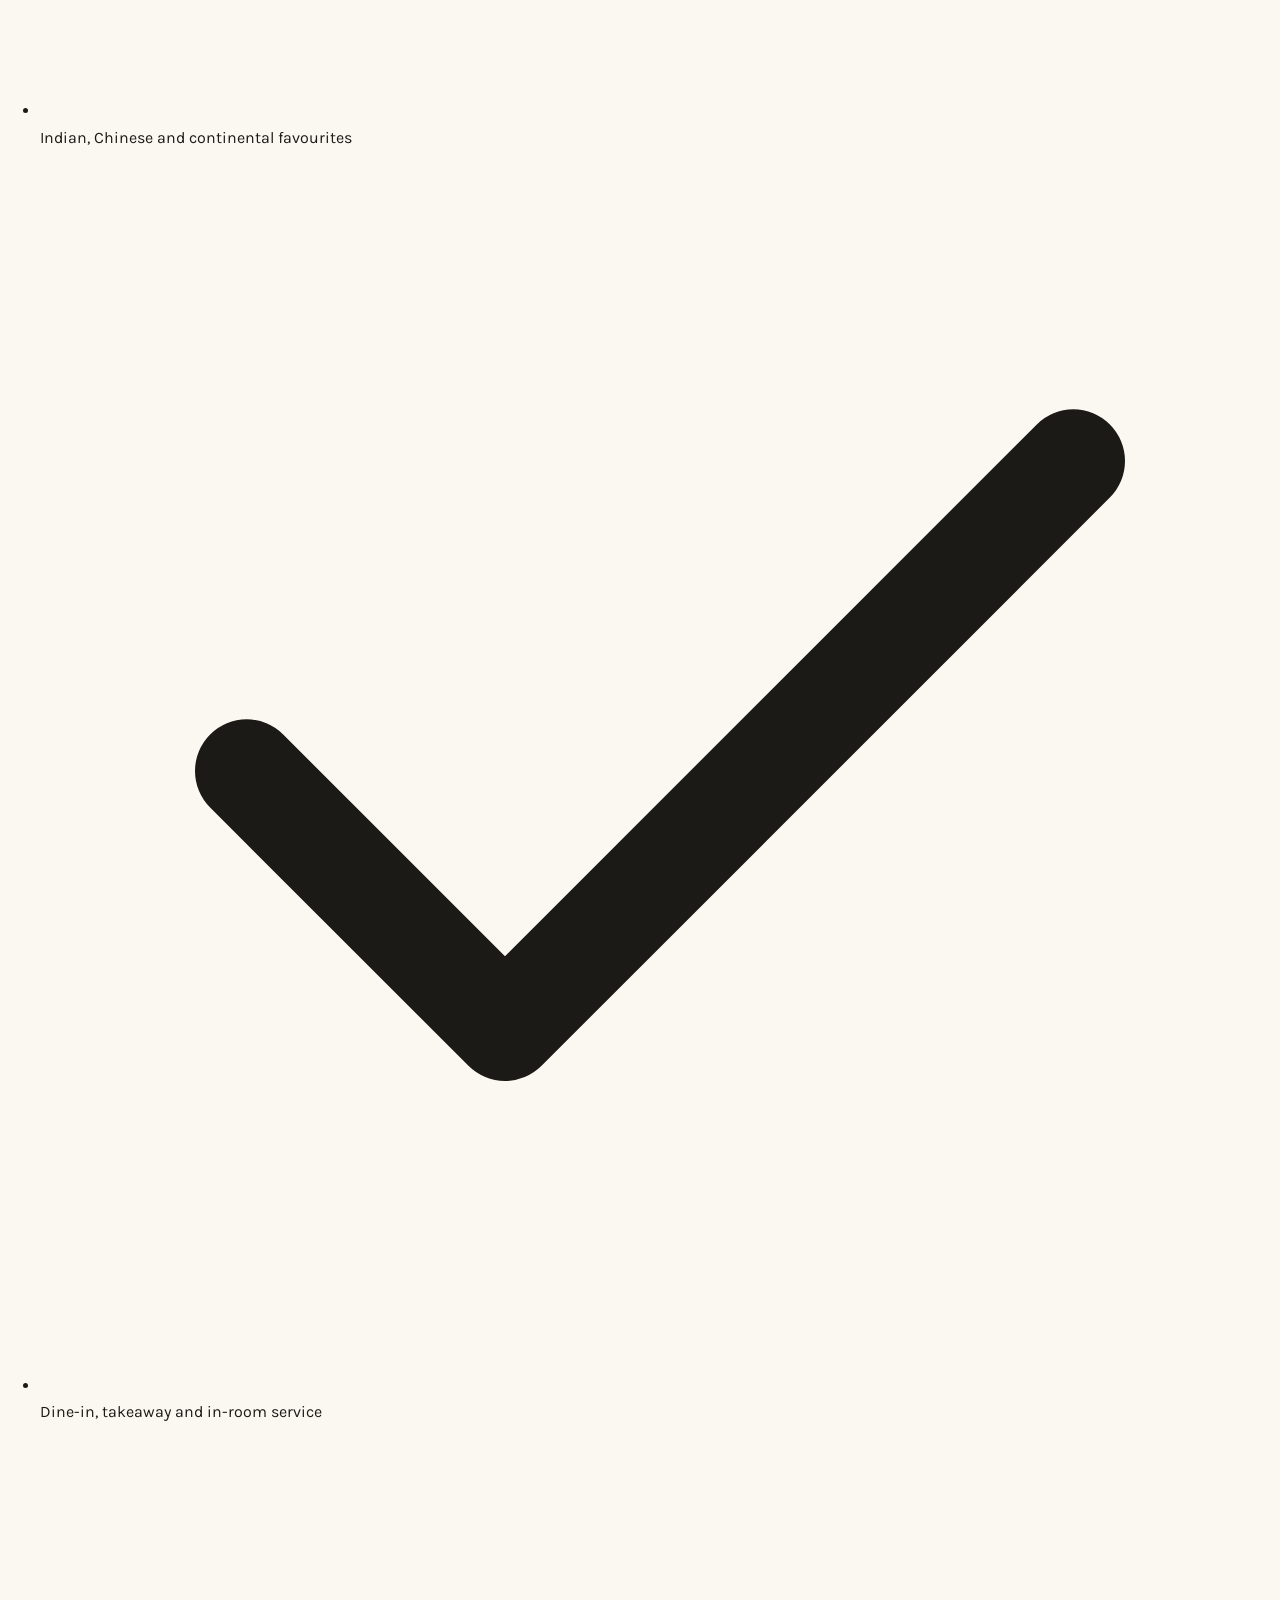
==== commit 8cc65c4e: "Add files via upload" ====
--- a/index.html
+++ b/index.html
@@ -6,7 +6,7 @@
 <title>The Parkline Classic — Hotel & Restaurant, Agartala</title>
 <meta name="description" content="The Parkline Classic is a hotel and multi-cuisine restaurant in Indranagar, Agartala, open 24 hours. Rooms, dining and reservations.">
 <link rel="icon" href="parkline-seal.png">
-<link rel="stylesheet" href="style.css">
+<link rel="stylesheet" href="styles.css">
 </head>
 <body>
 
--- a/styles.css
+++ b/styles.css
@@ -0,0 +1,36 @@
+/* ==========================================================================
+   The Parkline Classic — shared stylesheet
+   Palette:  ink #1c1a17 · parchment #f4efe4 · panel #fbf8f2
+             brass #a97d3f · pine #3c4a3c · rust #8a4b3b
+   Type:     Fraunces (display/serif) · Karla (body/sans)
+   ========================================================================== */
+
+@import url('https://fonts.googleapis.com/css2?family=Fraunces:ital,opsz,wght@0,9..144,340;0,9..144,440;0,9..144,560;1,9..144,440&family=Karla:wght@400;500;600;700&display=swap');
+
+:root{
+  --ink: #1c1a17;
+  --ink-soft: #34302a;
+  --parchment: #f4efe4;
+  --panel: #fbf8f2;
+  --line: rgba(28,26,23,0.14);
+  --line-soft: rgba(28,26,23,0.08);
+  --brass: #a97d3f;
+  --brass-dark: #8a6530;
+  --pine: #3c4a3c;
+  --rust: #8a4b3b;
+  --cream-text: #f4efe4;
+  --muted: #6b6153;
+  --shadow: 0 18px 40px rgba(28,20,10,0.14);
+  --max: 1180px;
+}
+
+*,*::before,*::after{ box-sizing: border-box; }
+html{ scroll-behavior: smooth; }
+body{
+  margin:0;
+  font-family: 'Karla', sans-serif;
+  color: var(--ink);
+  background: var(--parchment);
+  line-height: 1.65;
+  -webkit-font-smoothing: antialiased;
+}
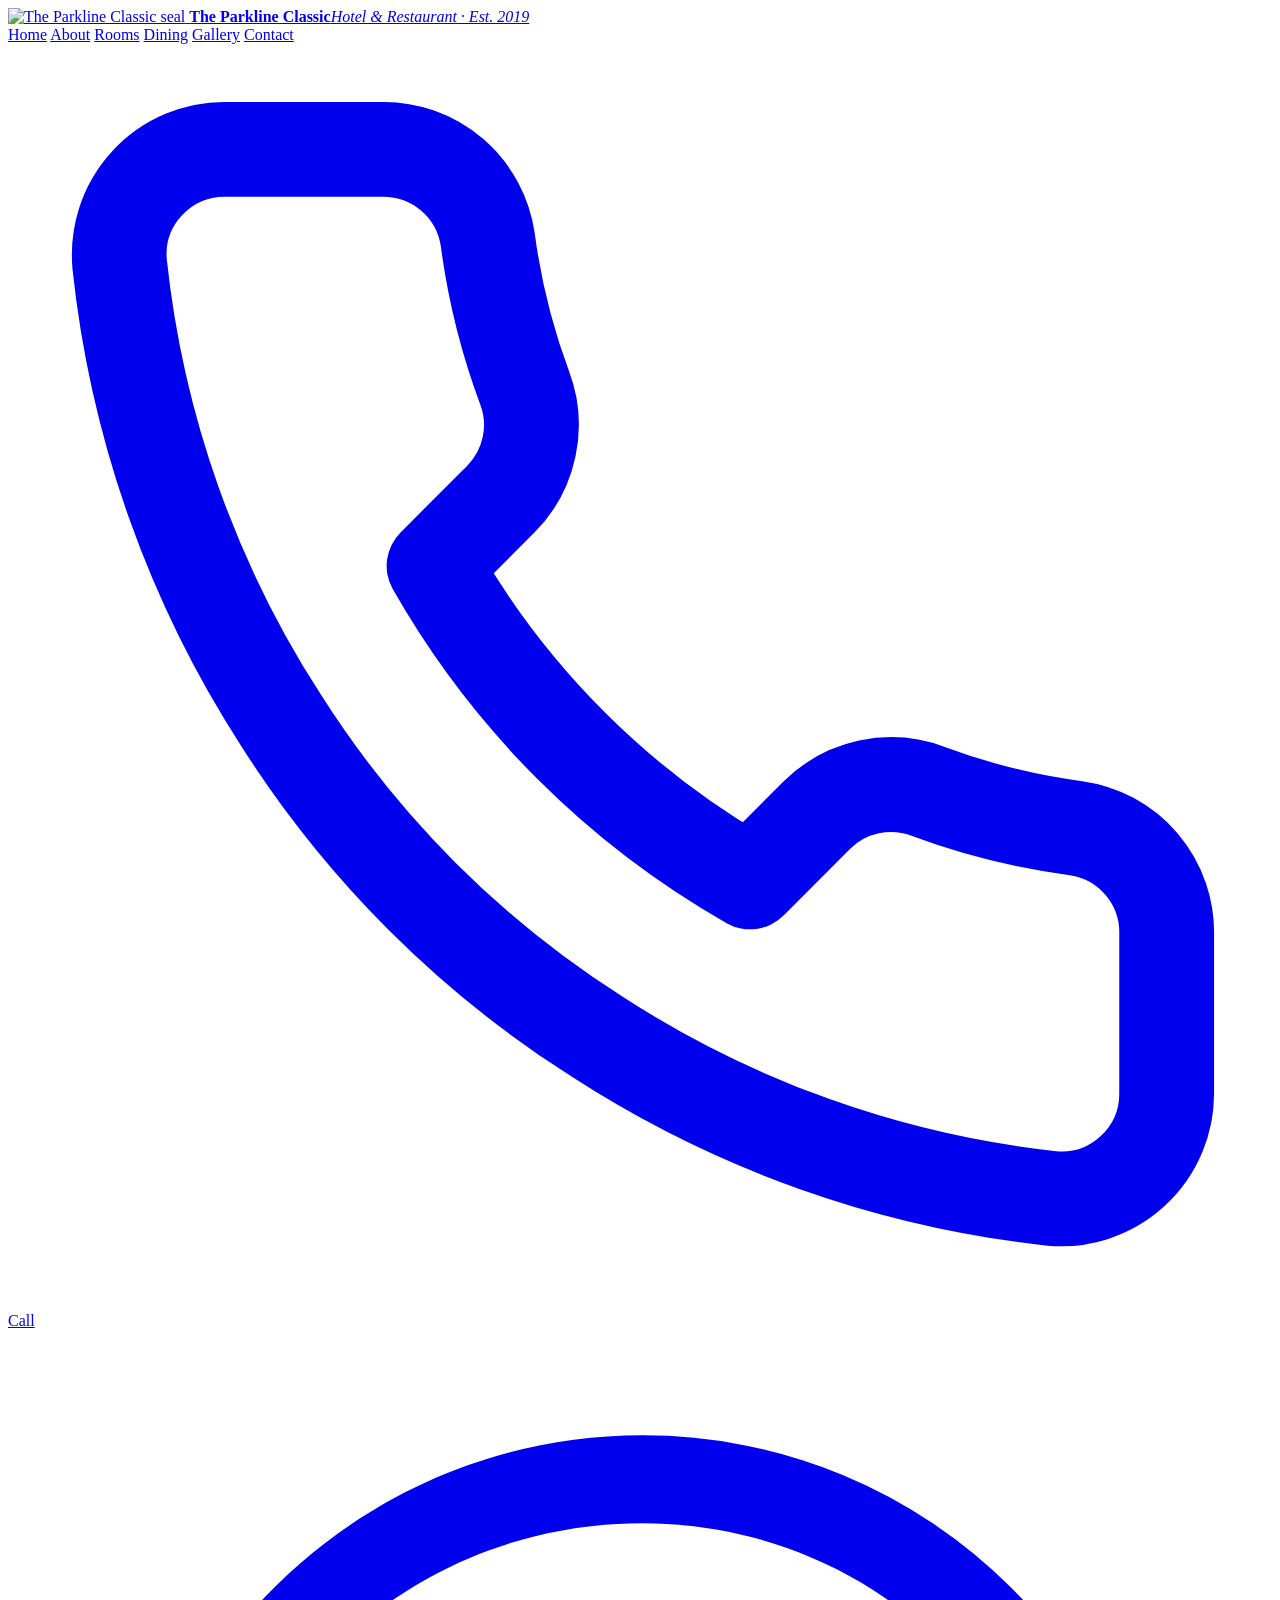
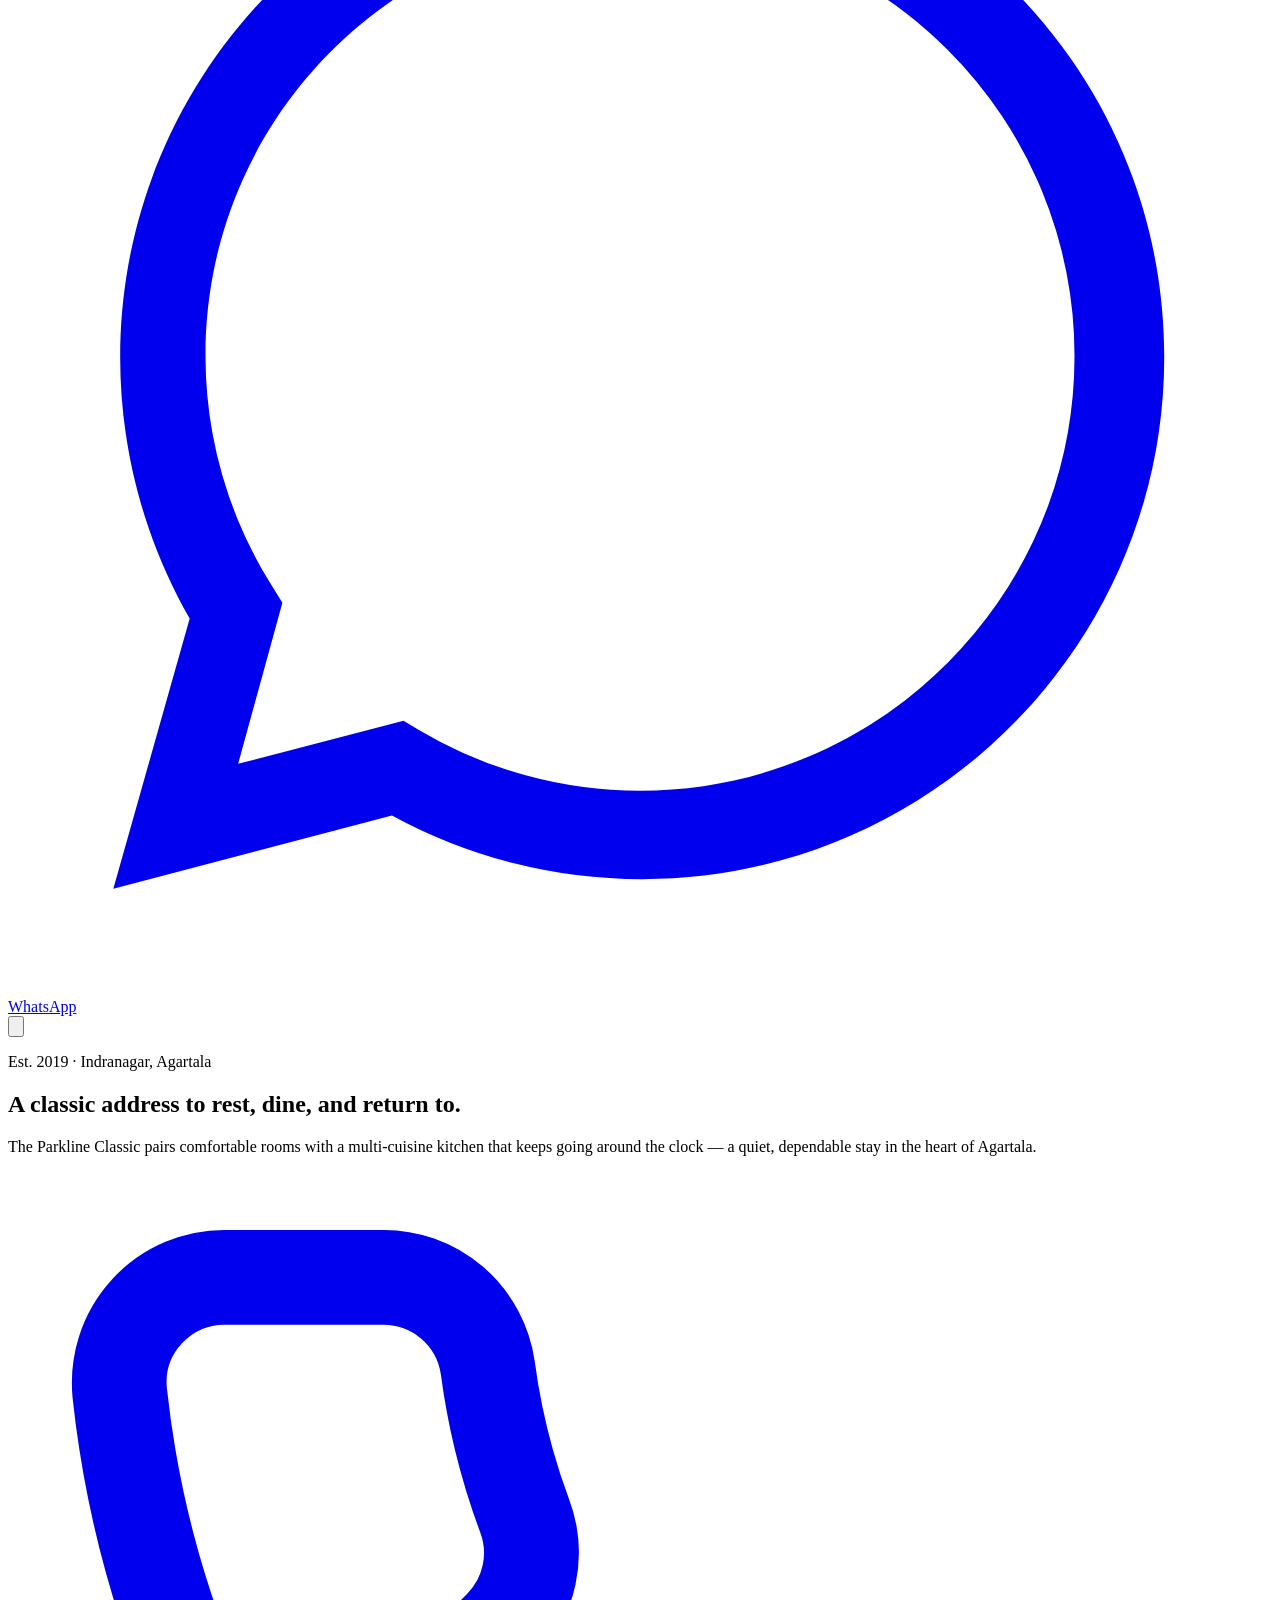
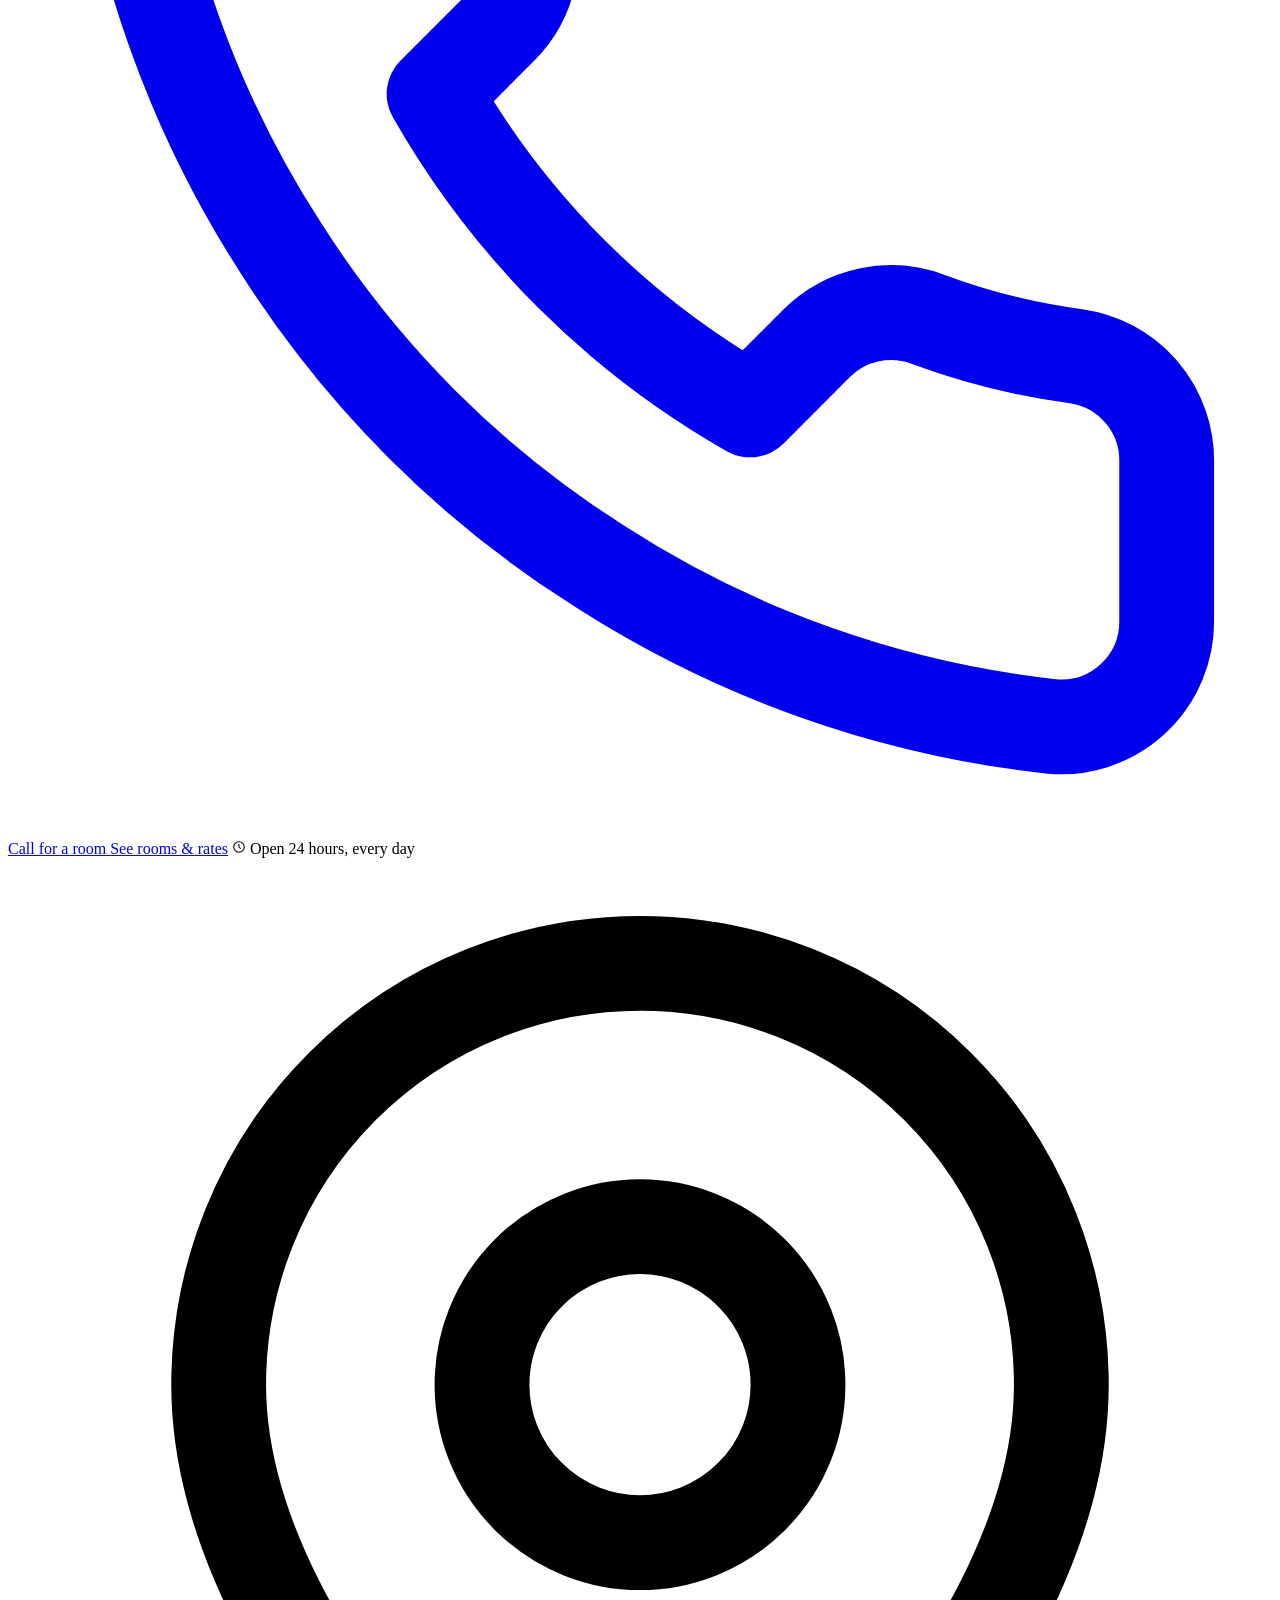
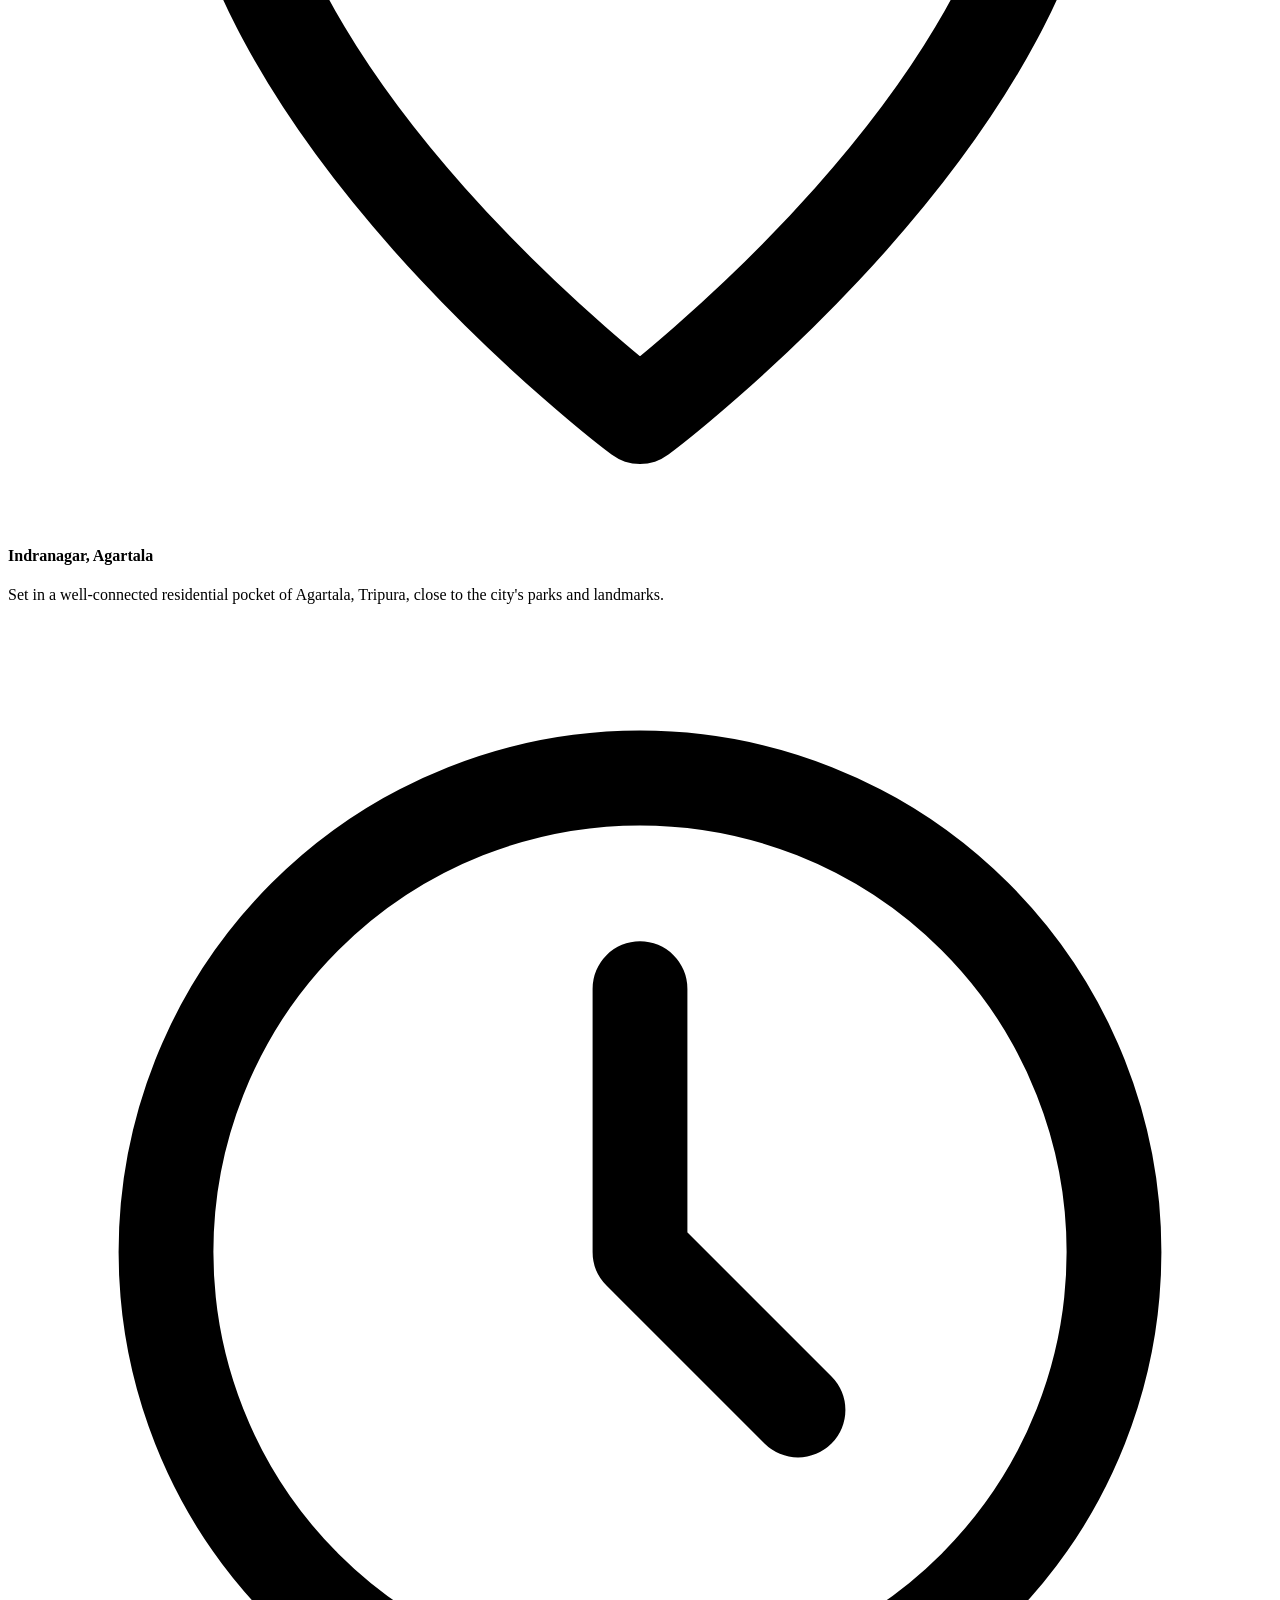
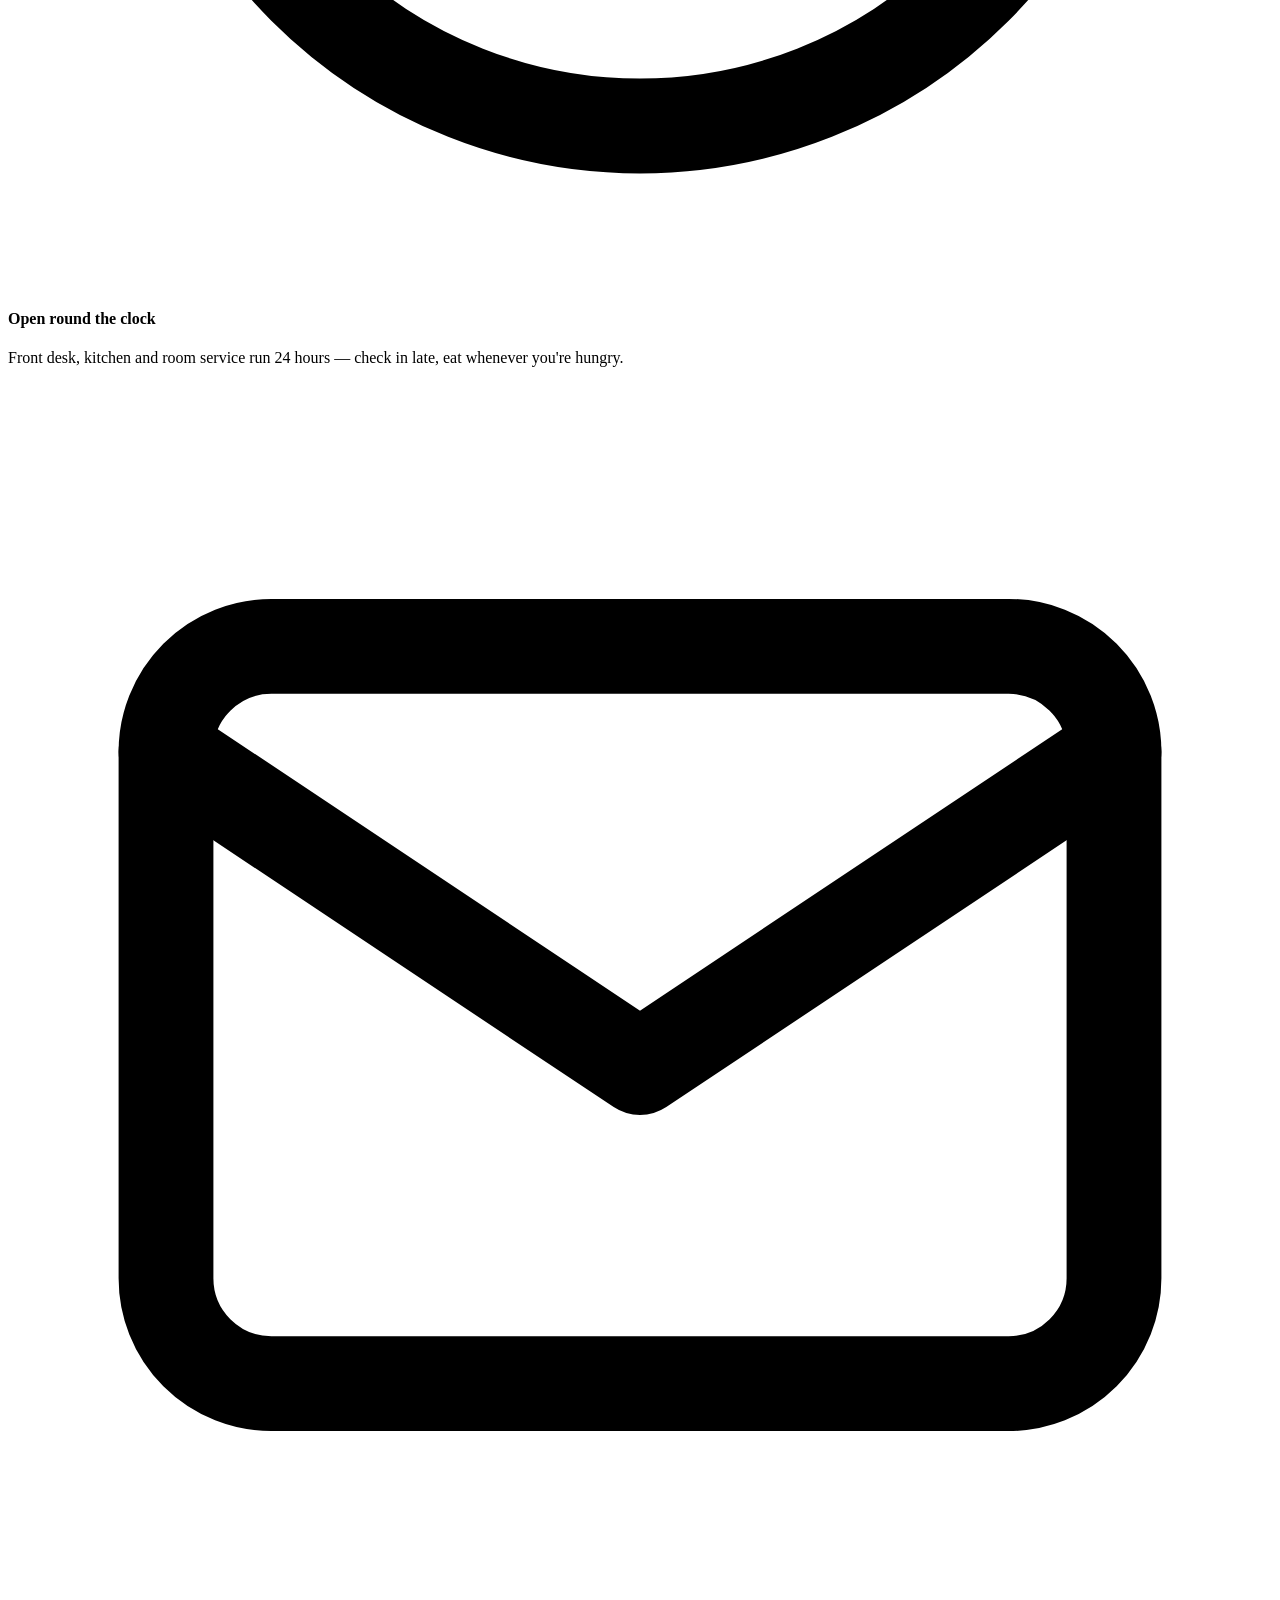
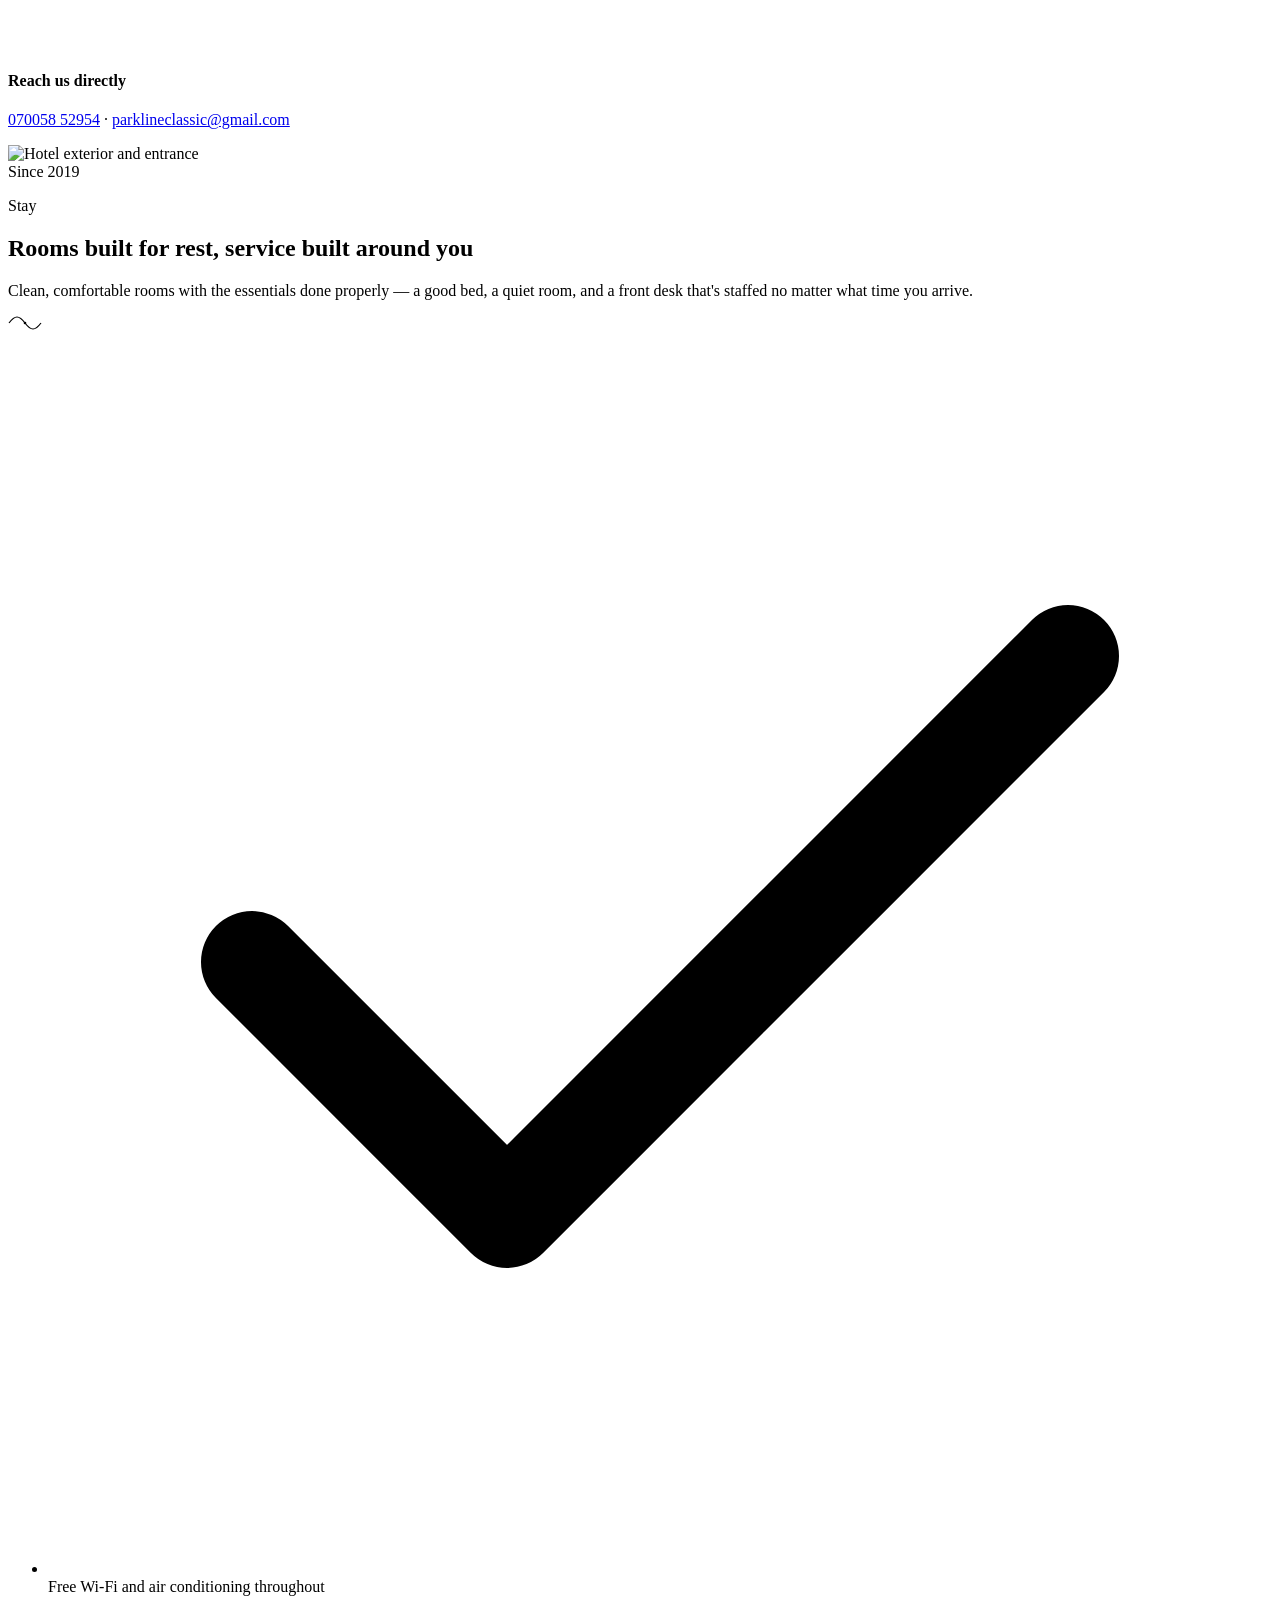
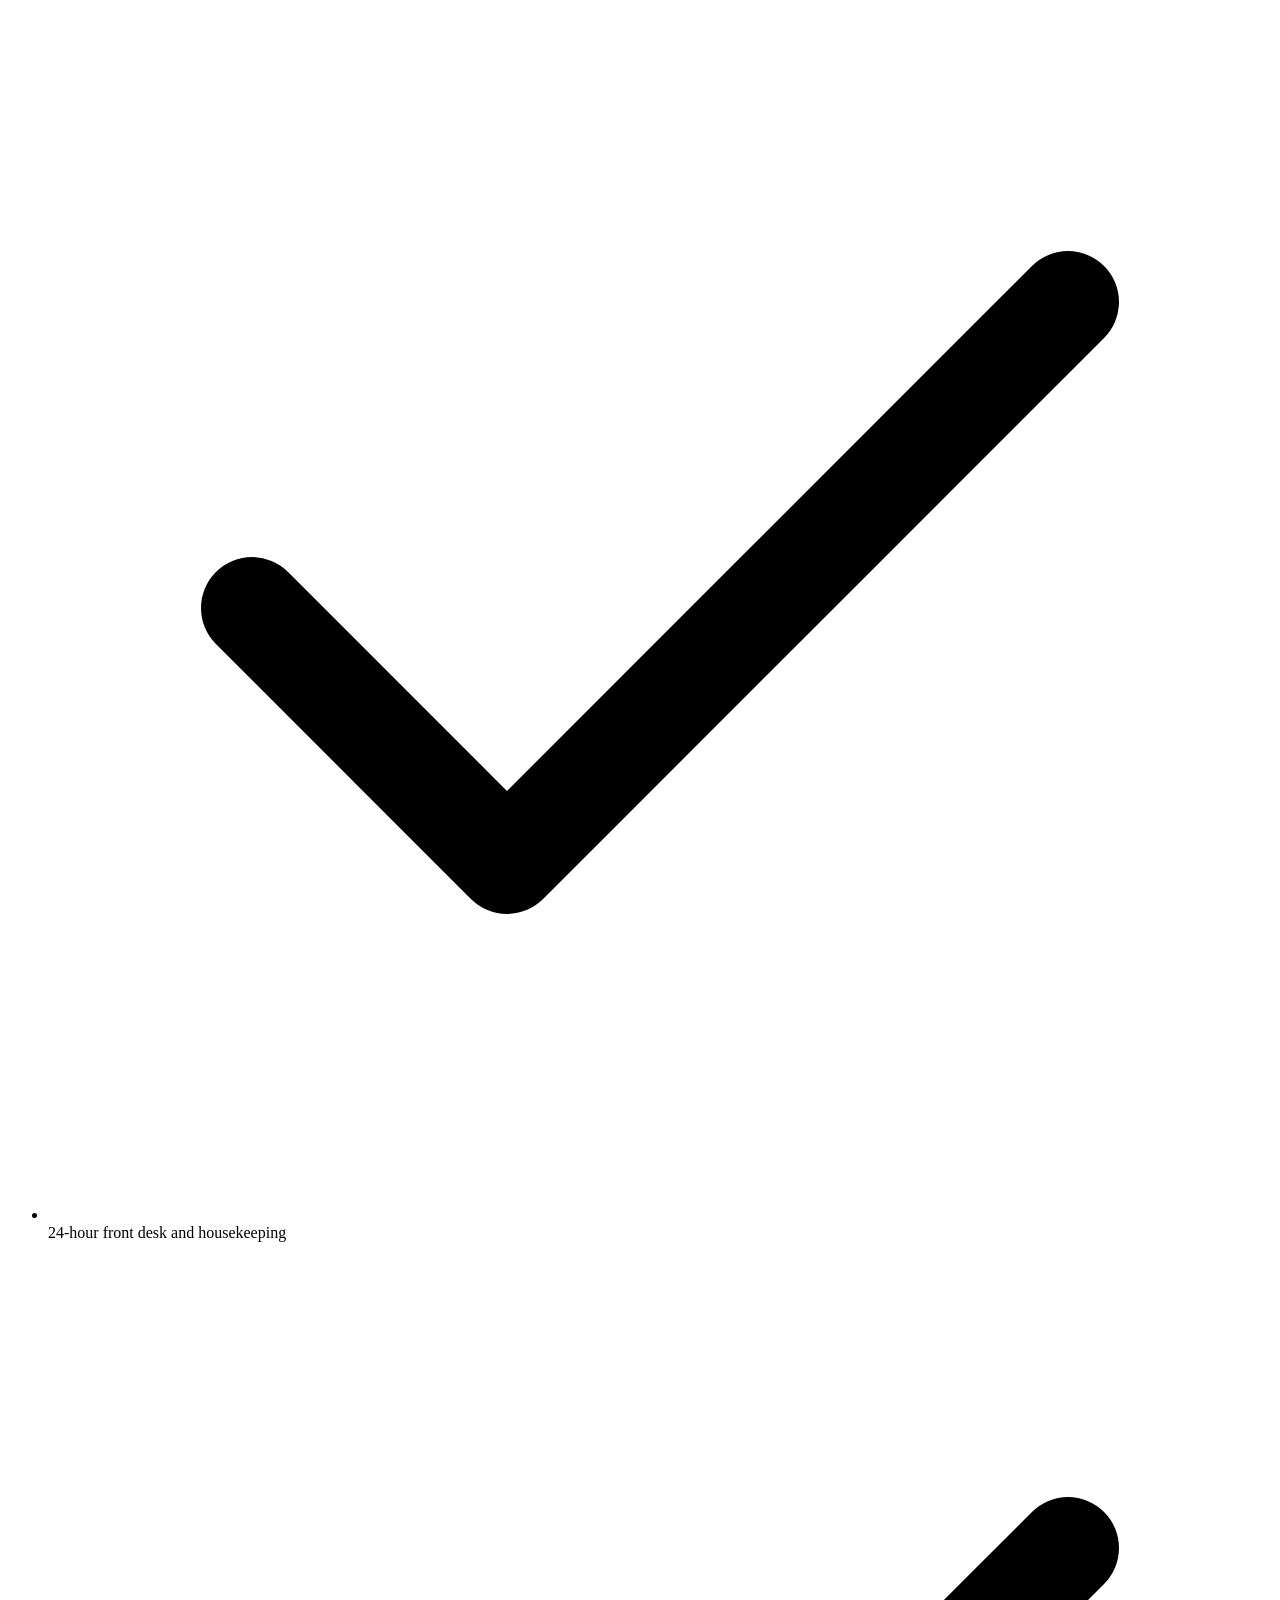
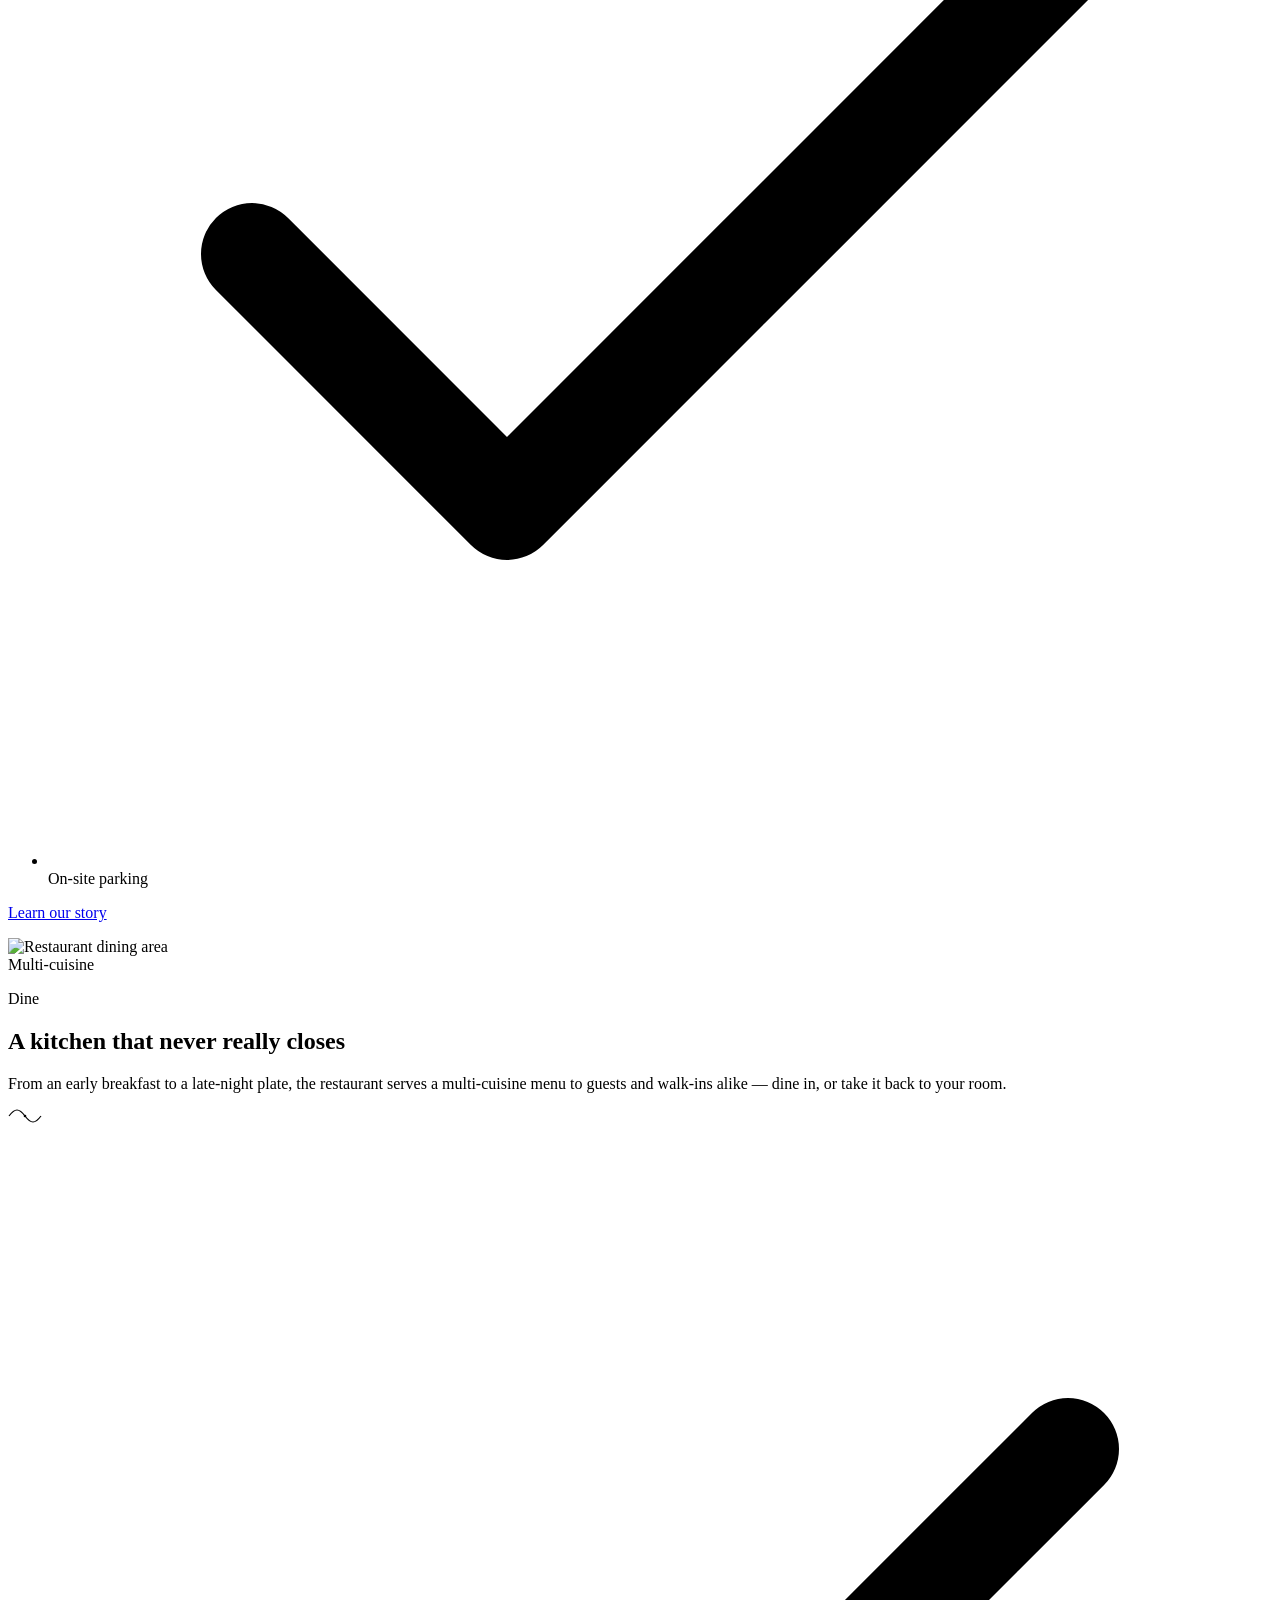
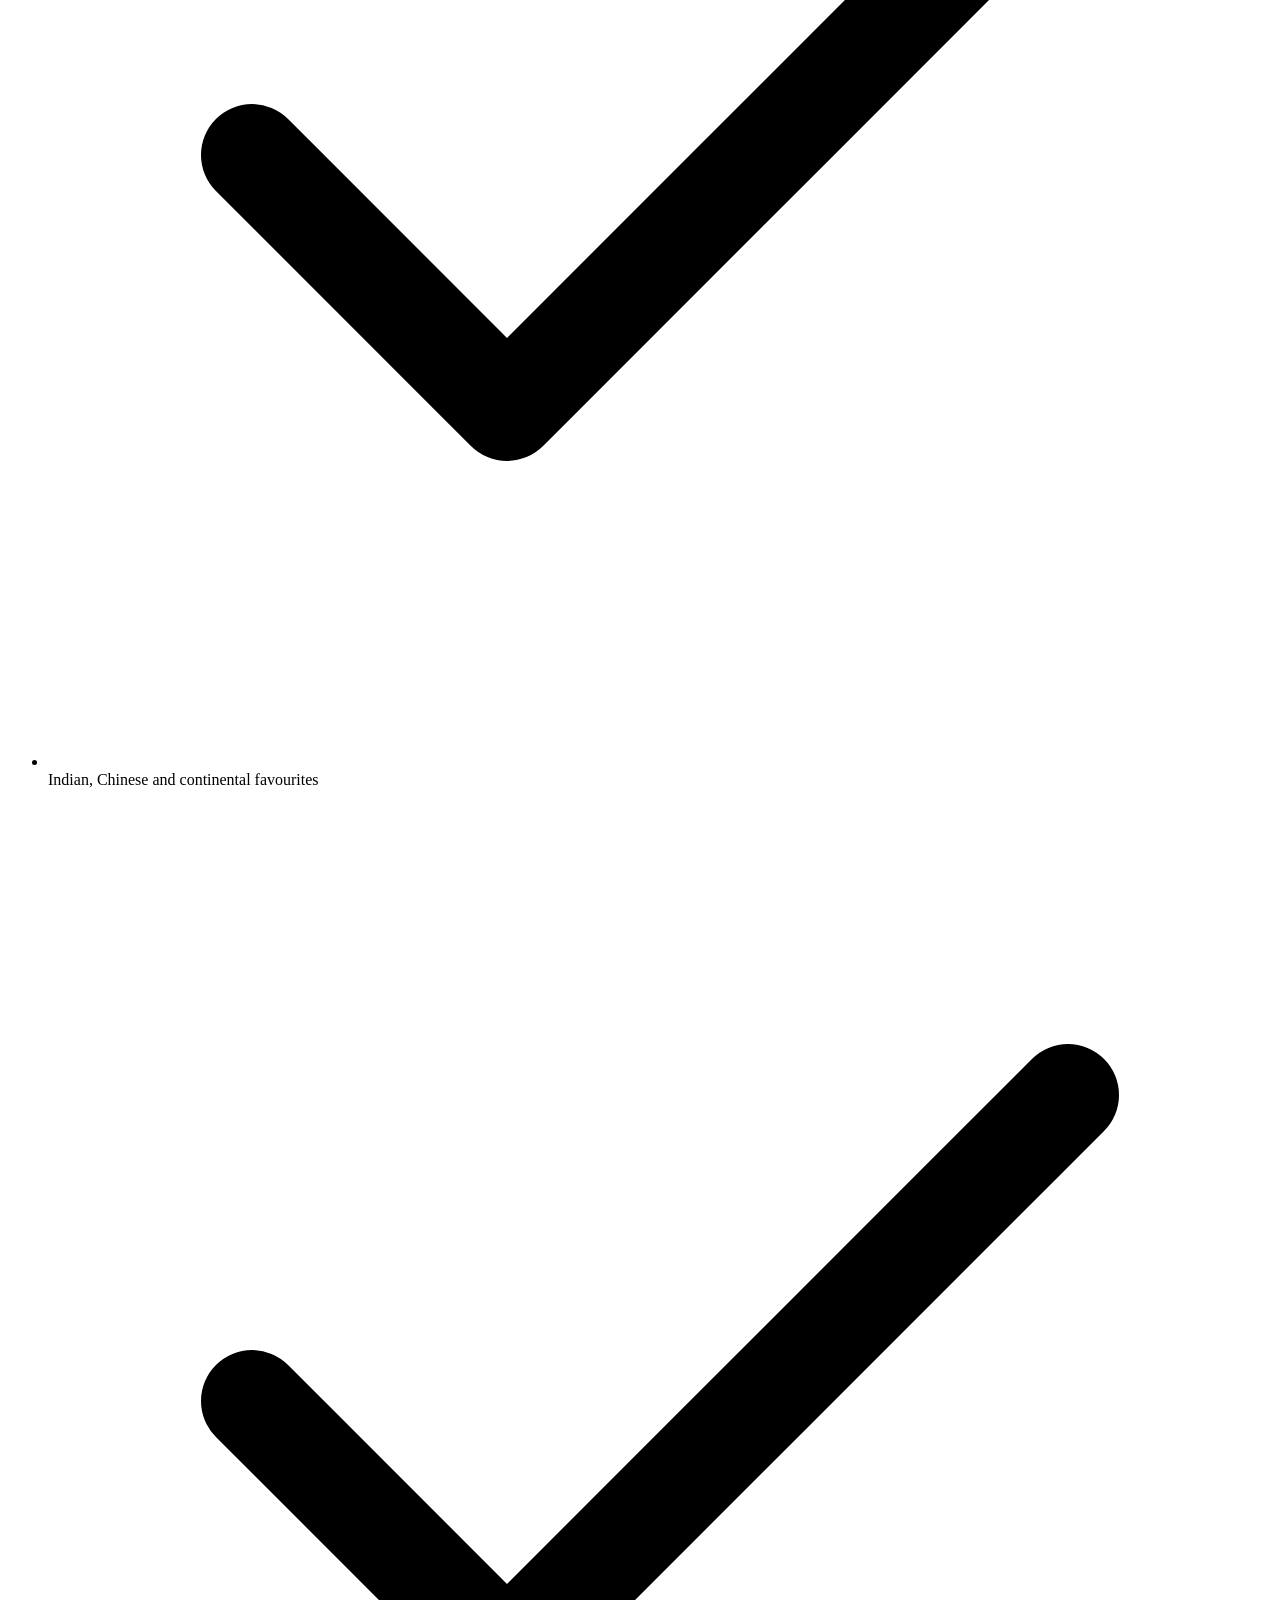
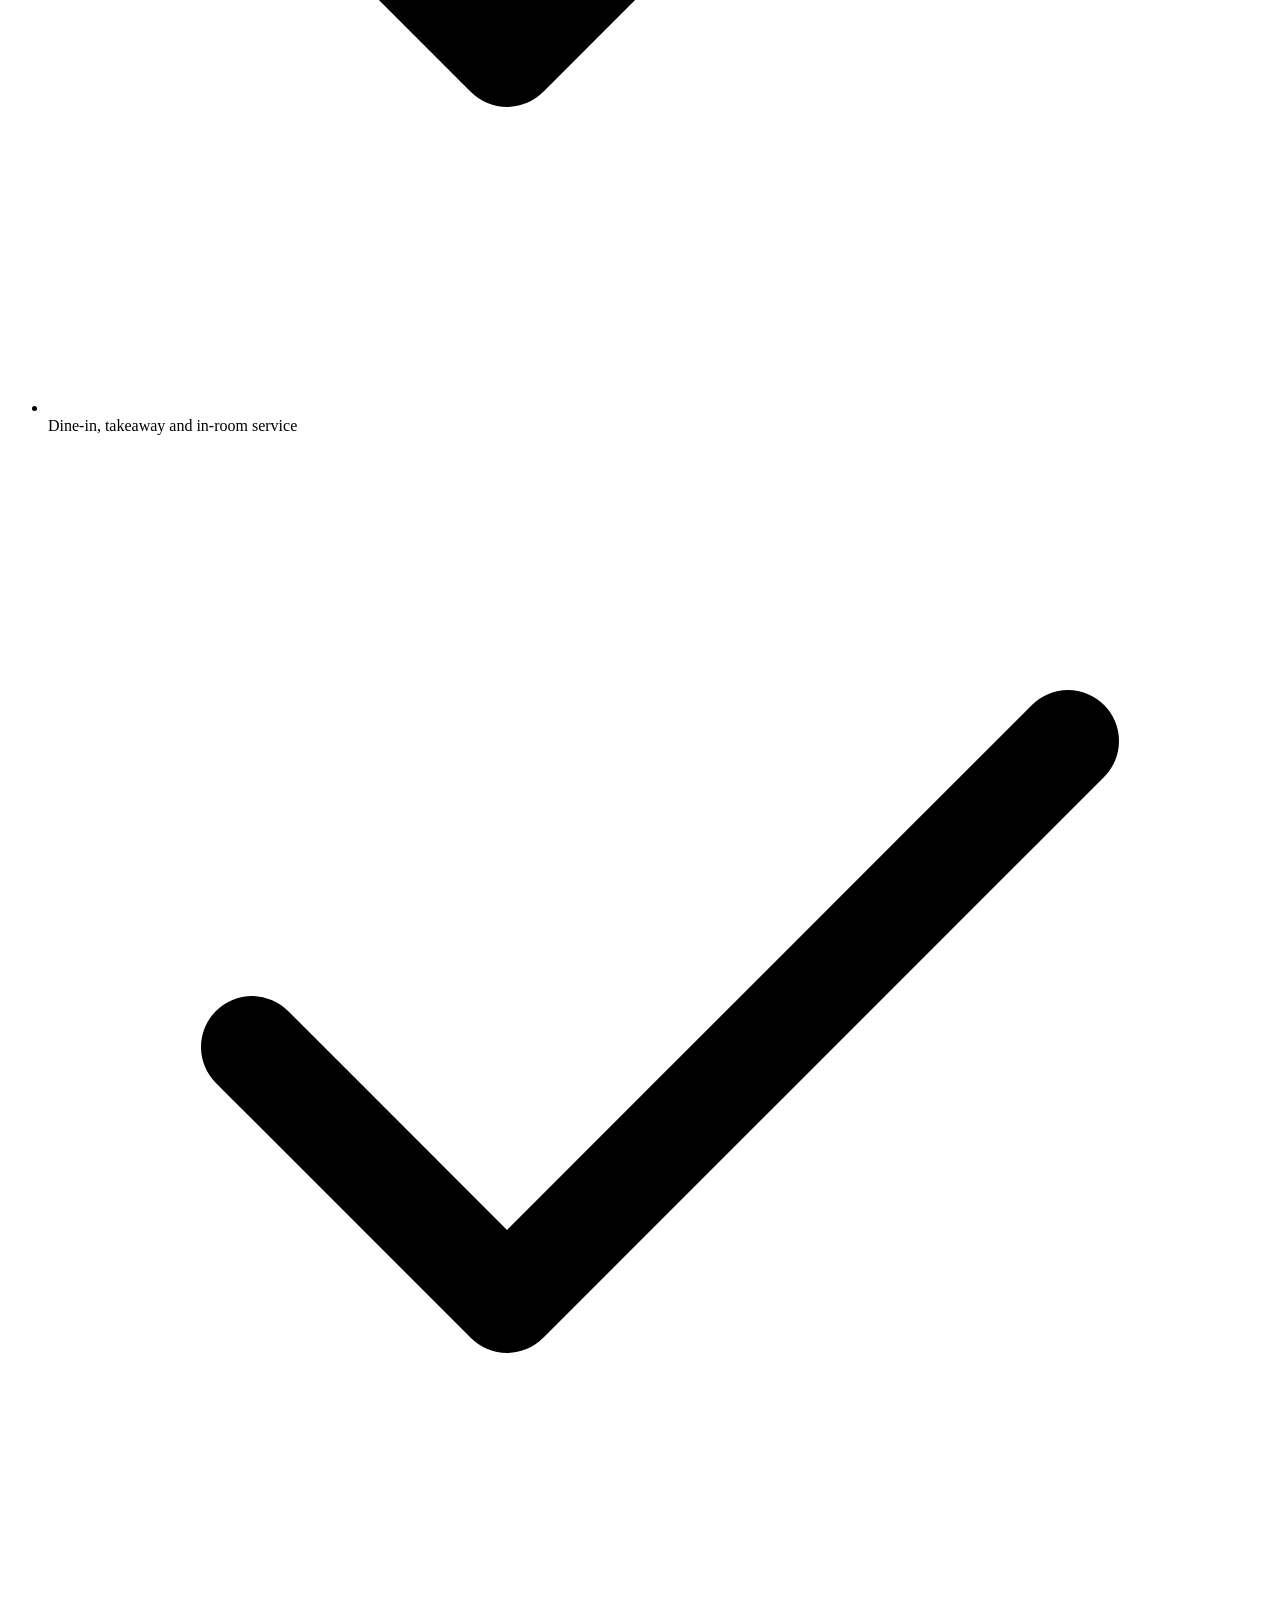
==== commit aa8eef7d: "Add files via upload" ====
--- a/index.html
+++ b/index.html
@@ -3,8 +3,19 @@
 <head>
 <meta charset="UTF-8">
 <meta name="viewport" content="width=device-width, initial-scale=1.0">
-<title>The Parkline Classic — Hotel & Restaurant, Agartala</title>
+<title>The Parkline Classic — Hotel &amp; Restaurant, Agartala</title>
 <meta name="description" content="The Parkline Classic is a hotel and multi-cuisine restaurant in Indranagar, Agartala, open 24 hours. Rooms, dining and reservations.">
+<link rel="canonical" href="https://www.theparklineclassic.in/">
+<meta name="robots" content="index, follow">
+<meta name="theme-color" content="#a97d3f">
+<meta property="og:type" content="website">
+<meta property="og:site_name" content="The Parkline Classic">
+<meta property="og:title" content="The Parkline Classic — Hotel &amp; Restaurant, Agartala">
+<meta property="og:description" content="The Parkline Classic is a hotel and multi-cuisine restaurant in Indranagar, Agartala, open 24 hours. Rooms, dining and reservations.">
+<meta property="og:image" content="https://www.theparklineclassic.in/parkline-seal.png">
+<meta property="og:url" content="https://www.theparklineclassic.in/">
+<meta name="twitter:card" content="summary">
+<link rel="apple-touch-icon" href="parkline-seal.png">
 <link rel="icon" href="parkline-seal.png">
 <link rel="stylesheet" href="styles.css">
 </head>
@@ -101,12 +112,12 @@
         <li><svg viewBox="0 0 24 24" fill="none" stroke="currentColor" stroke-width="2" stroke-linecap="round" stroke-linejoin="round"><path d="M20 6 9 17l-5-5"/></svg> 24-hour front desk and housekeeping</li>
         <li><svg viewBox="0 0 24 24" fill="none" stroke="currentColor" stroke-width="2" stroke-linecap="round" stroke-linejoin="round"><path d="M20 6 9 17l-5-5"/></svg> On-site parking</li>
       </ul>
-      <p style="margin-top:22px;"><a href="about.html" class="btn btn-outline">Learn our story</a></p>
-    </div>
-  </div>
-</section>
-
-<section class="feature reverse" style="background:var(--panel);">
+      <p class="feature-cta"><a href="about.html" class="btn btn-outline">Learn our story</a></p>
+    </div>
+  </div>
+</section>
+
+<section class="feature reverse feature-panel">
   <div class="container">
     <div class="feature-media">
       <img src="https://images.unsplash.com/photo-1414235077428-338989a2e8c0?w=1000&q=80&auto=format" alt="Restaurant dining area">
@@ -122,12 +133,12 @@
         <li><svg viewBox="0 0 24 24" fill="none" stroke="currentColor" stroke-width="2" stroke-linecap="round" stroke-linejoin="round"><path d="M20 6 9 17l-5-5"/></svg> Dine-in, takeaway and in-room service</li>
         <li><svg viewBox="0 0 24 24" fill="none" stroke="currentColor" stroke-width="2" stroke-linecap="round" stroke-linejoin="round"><path d="M20 6 9 17l-5-5"/></svg> Small groups and family get-togethers welcome</li>
       </ul>
-      <p style="margin-top:22px;"><a href="dining.html" class="btn btn-outline">View the dining menu</a></p>
-    </div>
-  </div>
-</section>
-
-<section class="feature" style="border-bottom:none;">
+      <p class="feature-cta"><a href="dining.html" class="btn btn-outline">View the dining menu</a></p>
+    </div>
+  </div>
+</section>
+
+<section class="feature feature-flush">
   <div class="container">
     <div class="feature-media">
       <img src="https://images.unsplash.com/photo-1611892440504-42a792e24d32?w=1000&q=80&auto=format" alt="Hotel guest room">
@@ -137,25 +148,25 @@
       <p class="eyebrow">Choose your room</p>
       <h2>Three room types, one classic standard</h2>
       <p>Whether you're passing through for a night or settling in with family, there's a room sized right for it — each one fitted with the same care.</p>
-      <p style="margin-top:22px;"><a href="rooms.html" class="btn btn-outline">Compare rooms &amp; rates</a></p>
-    </div>
-  </div>
-</section>
-
-<section style="padding: 90px 0; border-top:1px solid var(--line);">
-  <div class="container">
-    <div class="section-head" style="display:flex; align-items:flex-end; justify-content:space-between; flex-wrap:wrap; gap:16px; max-width:none;">
+      <p class="feature-cta"><a href="rooms.html" class="btn btn-outline">Compare rooms &amp; rates</a></p>
+    </div>
+  </div>
+</section>
+
+<section class="section-divided">
+  <div class="container">
+    <div class="section-head section-head-split">
       <div>
         <p class="eyebrow">Around the property</p>
-        <h2 style="font-size:clamp(28px,3.2vw,38px); margin:0;">A quick look inside</h2>
+        <h2>A quick look inside</h2>
       </div>
       <a href="gallery.html" class="btn btn-outline">View full gallery</a>
     </div>
-    <div class="gallery-grid" style="margin-top:36px;">
-      <a class="wide" href="https://images.unsplash.com/photo-1590490360182-c33d57733427?w=1400&q=80" target="_blank" rel="noopener"><img src="https://images.unsplash.com/photo-1590490360182-c33d57733427?w=800&q=80&auto=format" alt="Guest room"></a>
-      <a href="https://images.unsplash.com/photo-1546069901-ba9599a7e63c?w=1000&q=80" target="_blank" rel="noopener"><img src="https://images.unsplash.com/photo-1546069901-ba9599a7e63c?w=600&q=80&auto=format" alt="Signature biryani"></a>
-      <a href="https://images.unsplash.com/photo-1551882547-ff40c63fe5fa?w=1000&q=80" target="_blank" rel="noopener"><img src="https://images.unsplash.com/photo-1551882547-ff40c63fe5fa?w=600&q=80&auto=format" alt="Restaurant seating"></a>
-      <a href="https://images.unsplash.com/photo-1585238341710-4b4971ff975b?w=1000&q=80" target="_blank" rel="noopener"><img src="https://images.unsplash.com/photo-1585238341710-4b4971ff975b?w=600&q=80&auto=format" alt="Dessert plate"></a>
+    <div class="gallery-grid gallery-grid-home">
+      <button type="button" class="gallery-item wide" data-full="https://images.unsplash.com/photo-1590490360182-c33d57733427?w=1400&q=80" data-caption="Guest room"><img src="https://images.unsplash.com/photo-1590490360182-c33d57733427?w=800&q=80&auto=format" alt="Guest room"></button>
+      <button type="button" class="gallery-item" data-full="https://images.unsplash.com/photo-1546069901-ba9599a7e63c?w=1000&q=80" data-caption="Signature biryani"><img src="https://images.unsplash.com/photo-1546069901-ba9599a7e63c?w=600&q=80&auto=format" alt="Signature biryani"></button>
+      <button type="button" class="gallery-item" data-full="https://images.unsplash.com/photo-1551882547-ff40c63fe5fa?w=1000&q=80" data-caption="Restaurant seating"><img src="https://images.unsplash.com/photo-1551882547-ff40c63fe5fa?w=600&q=80&auto=format" alt="Restaurant seating"></button>
+      <button type="button" class="gallery-item" data-full="https://images.unsplash.com/photo-1585238341710-4b4971ff975b?w=1000&q=80" data-caption="Dessert plate"><img src="https://images.unsplash.com/photo-1585238341710-4b4971ff975b?w=600&q=80&auto=format" alt="Dessert plate"></button>
     </div>
   </div>
 </section>
@@ -210,6 +221,39 @@
   </div>
 </footer>
 
+<div class="lightbox" aria-hidden="true">
+  <button type="button" class="lightbox-close" aria-label="Close image">&times;</button>
+  <img src="" alt="">
+  <p class="lightbox-caption"></p>
+</div>
+
+<script type="application/ld+json">
+{
+  "@context": "https://schema.org",
+  "@type": "LodgingBusiness",
+  "name": "The Parkline Classic",
+  "image": "parkline-seal.png",
+  "description": "Hotel and multi-cuisine restaurant in Indranagar, Agartala, open 24 hours.",
+  "address": {
+    "@type": "PostalAddress",
+    "streetAddress": "Lenine Sharoni, Orient Chowmuhani, Indranagar",
+    "addressLocality": "Agartala",
+    "addressRegion": "Tripura",
+    "postalCode": "799001",
+    "addressCountry": "IN"
+  },
+  "telephone": "+91-7005852954",
+  "email": "parklineclassic@gmail.com",
+  "servesCuisine": ["Indian", "Chinese", "Continental"],
+  "openingHoursSpecification": {
+    "@type": "OpeningHoursSpecification",
+    "dayOfWeek": ["Monday","Tuesday","Wednesday","Thursday","Friday","Saturday","Sunday"],
+    "opens": "00:00",
+    "closes": "23:59"
+  }
+}
+</script>
+
 <script src="main.js"></script>
 </body>
 </html>
